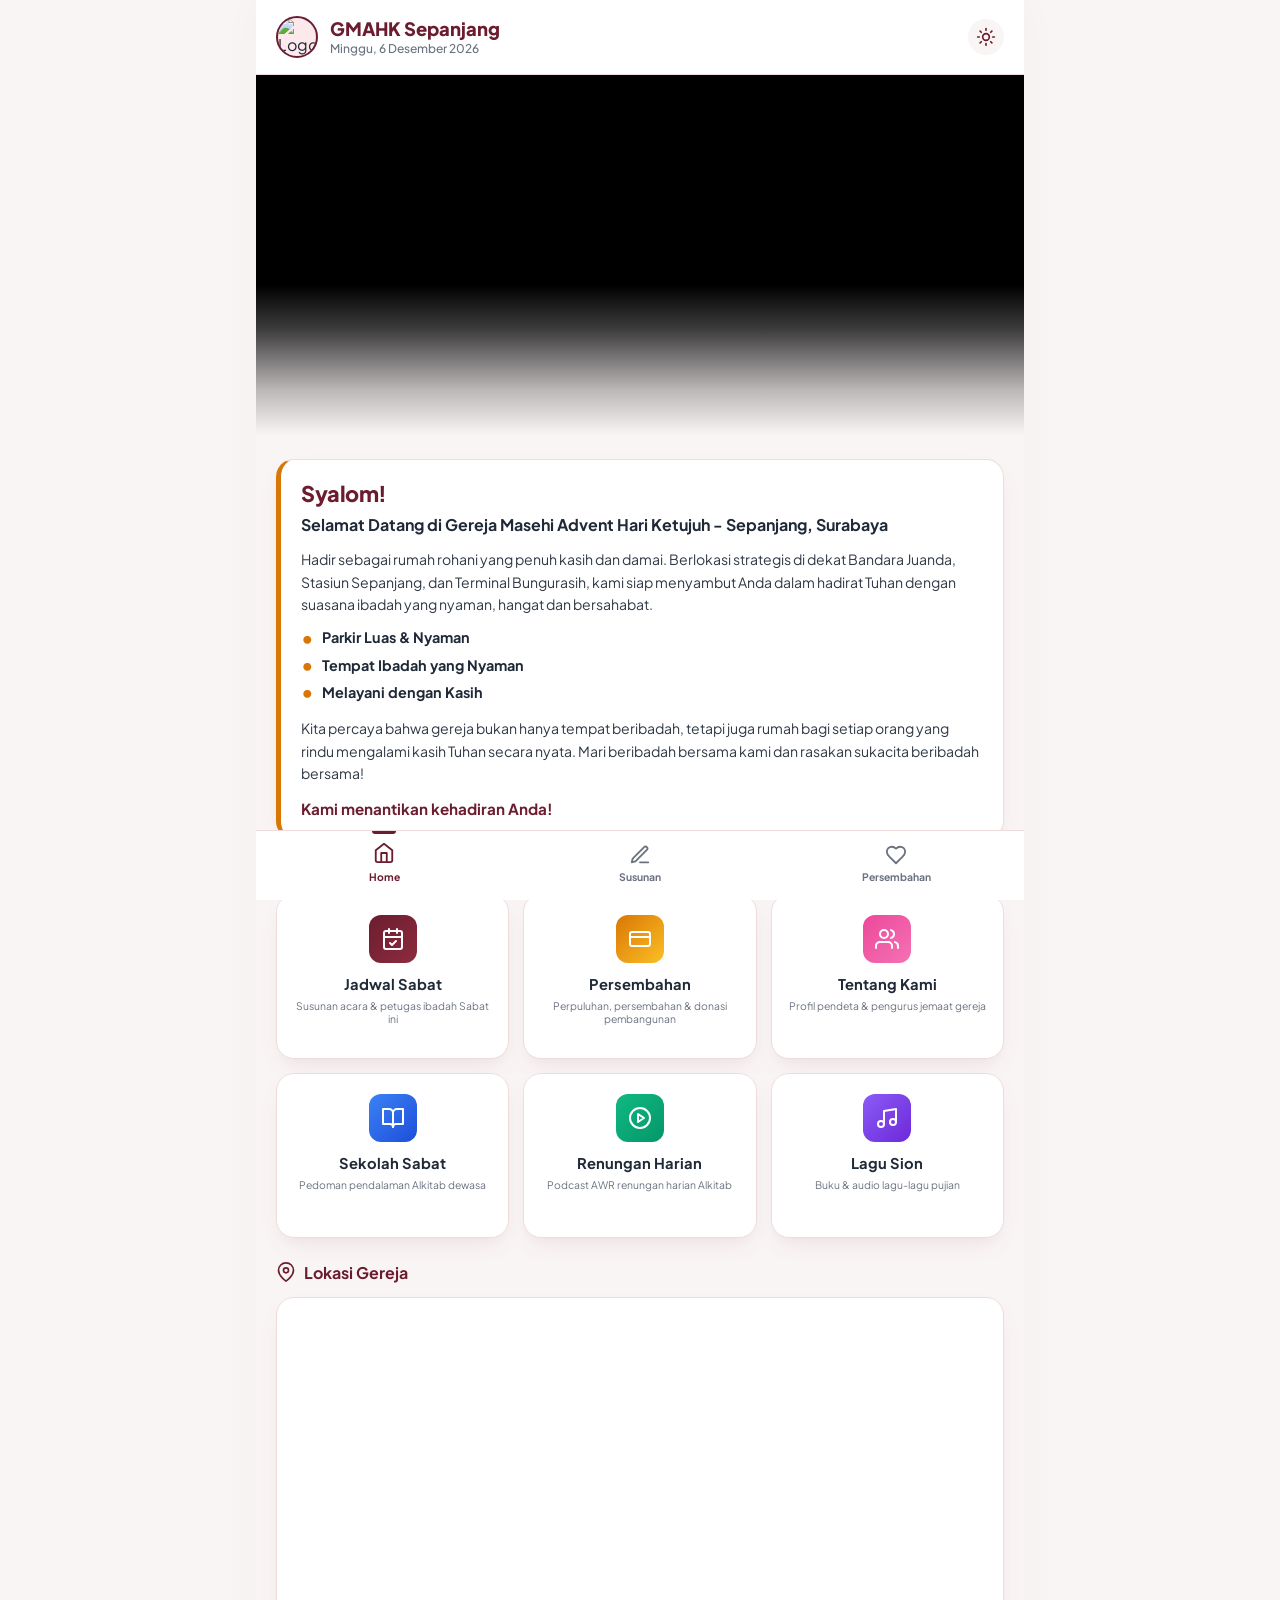
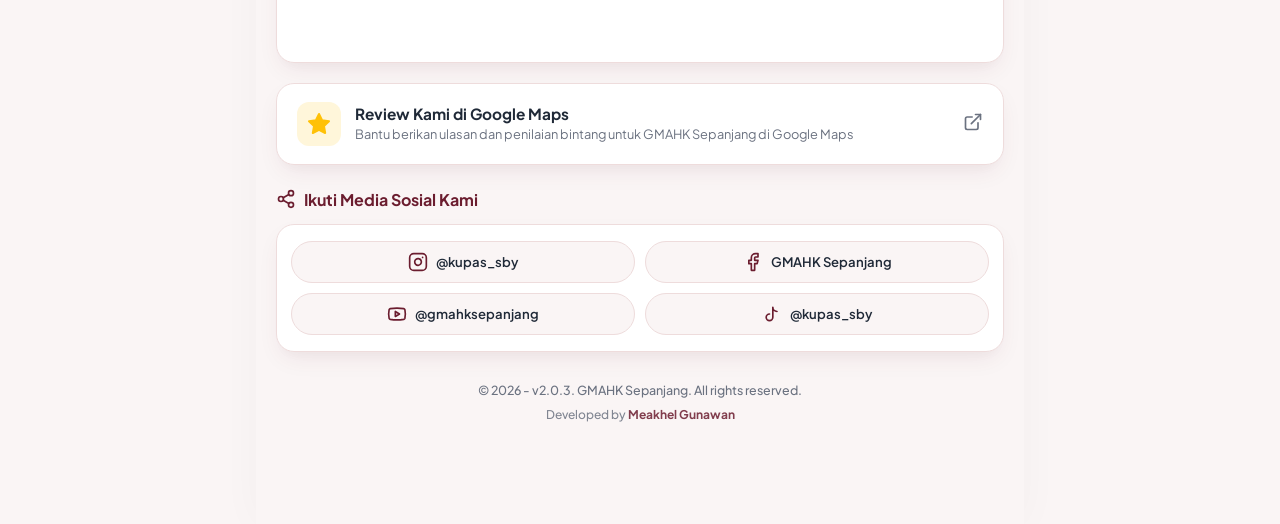
==== index.html @ 657e4d8d "feat: update Zoom meeting details, implement responsive hero slider, and add coming soon status for " ====
<!DOCTYPE html>
<html lang="id">

<head>
    <meta charset="UTF-8">
    <meta name="viewport" content="width=device-width, initial-scale=1.0">
    <title>GMAHK Sepanjang App</title>
    <!-- Favicon / Ikon Website -->
    <link rel="icon" type="image/png" href="icon.png">

    <!-- Google Fonts -->
    <link rel="preconnect" href="https://fonts.googleapis.com">
    <link rel="preconnect" href="https://fonts.gstatic.com" crossorigin>
    <link href="https://fonts.googleapis.com/css2?family=Plus+Jakarta+Sans:wght@400;500;600;700;800&display=swap"
        rel="stylesheet">

    <!-- SweetAlert2 for Toast & Modals -->
    <script src="https://cdn.jsdelivr.net/npm/sweetalert2@11"></script>

    <!-- Stylesheet -->
    <link rel="stylesheet" href="style.css">
</head>

<body class="light-theme">
    <div class="app-container">

        <!-- HEADER -->
        <header class="app-header">
            <div class="header-logo-section">
                <div class="logo-circle">
                    <img src="icon.png" alt="Logo GMAHK" class="app-logo">
                </div>
                <div>
                    <h1>GMAHK Sepanjang</h1>
                    <p class="current-date" id="currentDateText">Sabat, 18 Juli 2026</p>
                </div>
            </div>
            <div class="header-actions">
                <button class="action-btn theme-toggle-btn" id="themeToggleBtn" onclick="toggleTheme()"
                    title="Ubah Tema">
                    <!-- Icon Sun (shown in light mode to switch to dark) -->
                    <svg class="sun-icon" xmlns="http://www.w3.org/2000/svg" width="20" height="20" viewBox="0 0 24 24"
                        fill="none" stroke="currentColor" stroke-width="2" stroke-linecap="round"
                        stroke-linejoin="round">
                        <circle cx="12" cy="12" r="4" />
                        <path d="M12 2v2" />
                        <path d="M12 20v2" />
                        <path d="m4.93 4.93 1.41 1.41" />
                        <path d="m17.66 17.66 1.41 1.41" />
                        <path d="M2 12h2" />
                        <path d="M20 12h2" />
                        <path d="m6.34 17.66-1.41 1.41" />
                        <path d="m19.07 4.93-1.41 1.41" />
                    </svg>
                    <!-- Icon Moon (shown in dark mode to switch to light) -->
                    <svg class="moon-icon" xmlns="http://www.w3.org/2000/svg" width="20" height="20" viewBox="0 0 24 24"
                        fill="none" stroke="currentColor" stroke-width="2" stroke-linecap="round"
                        stroke-linejoin="round">
                        <path d="M12 3a6 6 0 0 0 9 9 9 9 0 1 1-9-9Z" />
                    </svg>
                </button>
            </div>
        </header>

        <!-- MAIN CONTENT AREA -->
        <main class="main-content">

            <!-- ================= HOME TAB ================= -->
            <section id="tab-home" class="tab-pane active">
                <!-- Hero Google Slideshow (Clean Auto-Slide 3s & Gradient Bottom Fade) -->
                <div class="hero-slideshow-container">
                    <div class="hero-slideshow-iframe-wrapper">
                        <iframe id="heroSlideshowIframe" class="hero-slideshow-iframe"
                            src="https://docs.google.com/presentation/d/1YHwJryRsK3Zit8VUBBv2Rwn1OAdzSVZghIzhLAUXP0Q/embed?start=true&loop=true&delayms=3000&rm=minimal"
                            frameborder="0" allowfullscreen="true" mozallowfullscreen="true"
                            webkitallowfullscreen="true" title="Slideshow GMAHK Sepanjang">
                        </iframe>
                    </div>

                    <!-- Bottom Gradient Fade into --bg-app -->
                    <div class="hero-slideshow-fade"></div>
                </div>

                <!-- Greeting Card -->
                <div class="card greeting-card">
                    <div class="greeting-header">
                        <h3 class="greeting-title-main">Syalom!</h3>
                    </div>
                    <h4 class="greeting-subtitle">Selamat Datang di Gereja Masehi Advent Hari Ketujuh - Sepanjang,
                        Surabaya</h4>
                    <p class="greeting-desc">
                        Hadir sebagai rumah rohani yang penuh kasih dan damai. Berlokasi strategis di dekat Bandara
                        Juanda, Stasiun Sepanjang, dan Terminal Bungurasih, kami siap menyambut Anda dalam hadirat Tuhan
                        dengan suasana ibadah yang nyaman, hangat dan bersahabat.
                    </p>
                    <ul class="greeting-features">
                        <li><span class="bullet">•</span> <strong>Parkir Luas & Nyaman</strong></li>
                        <li><span class="bullet">•</span> <strong>Tempat Ibadah yang Nyaman</strong></li>
                        <li><span class="bullet">•</span> <strong>Melayani dengan Kasih</strong></li>
                    </ul>
                    <p class="greeting-desc">
                        Kita percaya bahwa gereja bukan hanya tempat beribadah, tetapi juga rumah bagi setiap orang yang
                        rindu mengalami kasih Tuhan secara nyata. Mari beribadah bersama kami dan rasakan sukacita
                        beribadah bersama!
                    </p>
                    <div class="greeting-footer">
                        <strong>Kami menantikan kehadiran Anda!</strong>
                    </div>
                </div>

                <!-- Quick Services Grid (6 Cards) -->
                <h4 class="section-title">Layanan & Informasi Cepat</h4>
                <div class="services-grid">
                    <div class="service-card" onclick="switchTab('susunan')">
                        <div class="service-icon maroon-bg">
                            <svg xmlns="http://www.w3.org/2000/svg" width="24" height="24" viewBox="0 0 24 24"
                                fill="none" stroke="currentColor" stroke-width="2" stroke-linecap="round"
                                stroke-linejoin="round">
                                <path d="M8 2v4" />
                                <path d="M16 2v4" />
                                <rect width="18" height="18" x="3" y="4" rx="2" />
                                <path d="M3 10h18" />
                                <path d="m9 16 2 2 4-4" />
                            </svg>
                        </div>
                        <h5>Jadwal Sabat</h5>
                        <p>Susunan acara & petugas ibadah Sabat ini</p>
                    </div>

                    <div class="service-card" onclick="switchTab('persembahan')">
                        <div class="service-icon gold-bg">
                            <svg xmlns="http://www.w3.org/2000/svg" width="24" height="24" viewBox="0 0 24 24"
                                fill="none" stroke="currentColor" stroke-width="2" stroke-linecap="round"
                                stroke-linejoin="round">
                                <rect width="20" height="14" x="2" y="5" rx="2" />
                                <line x1="2" x2="22" y1="10" y2="10" />
                            </svg>
                        </div>
                        <h5>Persembahan</h5>
                        <p>Perpuluhan, persembahan & donasi pembangunan</p>
                    </div>

                    <div class="service-card" onclick="switchTab('tentang')">
                        <div class="service-icon rose-bg">
                            <svg xmlns="http://www.w3.org/2000/svg" width="24" height="24" viewBox="0 0 24 24"
                                fill="none" stroke="currentColor" stroke-width="2" stroke-linecap="round"
                                stroke-linejoin="round">
                                <path d="M17 21v-2a4 4 0 0 0-4-4H5a4 4 0 0 0-4 4v2" />
                                <circle cx="9" cy="7" r="4" />
                                <path d="M23 21v-2a4 4 0 0 0-3-3.87" />
                                <path d="M16 3.13a4 4 0 0 1 0 7.75" />
                            </svg>
                        </div>
                        <h5>Tentang Kami</h5>
                        <p>Profil pendeta & pengurus jemaat gereja</p>
                    </div>

                    <div class="service-card"
                        onclick="window.open('https://sabbath-school.adventech.io/in/', '_blank')">
                        <div class="service-icon blue-bg">
                            <svg xmlns="http://www.w3.org/2000/svg" width="24" height="24" viewBox="0 0 24 24"
                                fill="none" stroke="currentColor" stroke-width="2" stroke-linecap="round"
                                stroke-linejoin="round">
                                <path d="M2 3h6a4 4 0 0 1 4 4v14a3 3 0 0 0-3-3H2z" />
                                <path d="M22 3h-6a4 4 0 0 0-4 4v14a3 3 0 0 1 3-3h7z" />
                            </svg>
                        </div>
                        <h5>Sekolah Sabat</h5>
                        <p>Pedoman pendalaman Alkitab dewasa</p>
                    </div>

                    <div class="service-card"
                        onclick="window.open('https://open.spotify.com/show/196nKOCMlvczUHFnglak1n?si=116d5b6b32c41fa', '_blank')">
                        <div class="service-icon green-bg">
                            <svg xmlns="http://www.w3.org/2000/svg" width="24" height="24" viewBox="0 0 24 24"
                                fill="none" stroke="currentColor" stroke-width="2" stroke-linecap="round"
                                stroke-linejoin="round">
                                <circle cx="12" cy="12" r="10" />
                                <polygon points="10 8 16 12 10 16 10 8" />
                            </svg>
                        </div>
                        <h5>Renungan Harian</h5>
                        <p>Podcast AWR renungan harian Alkitab</p>
                    </div>

                    <div class="service-card" onclick="window.open('https://play.lagusion.org/', '_blank')">
                        <div class="service-icon purple-bg">
                            <svg xmlns="http://www.w3.org/2000/svg" width="24" height="24" viewBox="0 0 24 24"
                                fill="none" stroke="currentColor" stroke-width="2" stroke-linecap="round"
                                stroke-linejoin="round">
                                <path d="M9 18V5l12-2v13" />
                                <circle cx="6" cy="18" r="3" />
                                <circle cx="18" cy="16" r="3" />
                            </svg>
                        </div>
                        <h5>Lagu Sion</h5>
                        <p>Buku & audio lagu-lagu pujian</p>
                    </div>
                </div>

                <!-- Location Section (Full 100% Width) -->
                <h4 class="section-title">
                    <svg xmlns="http://www.w3.org/2000/svg" width="20" height="20" viewBox="0 0 24 24" fill="none"
                        stroke="currentColor" stroke-width="2" stroke-linecap="round" stroke-linejoin="round">
                        <path d="M21 10c0 7-9 13-9 13s-9-6-9-13a9 9 0 0 1 18 0z" />
                        <circle cx="12" cy="10" r="3" />
                    </svg>
                    Lokasi Gereja
                </h4>
                <div class="card location-card-full">
                    <div class="map-embed-wrapper">
                        <iframe
                            src="https://www.google.com/maps/embed?pb=!1m18!1m12!1m3!1d3957.3409156488!2d112.6976491!3d-7.3391087!2m3!1f0!2f0!3f0!3m2!1i1024!2i768!4f13.1!3m3!1m2!1s0x2dd7fdec438f2ddb%3A0xa82b5101a9f95ebe!2sGereja%20Masehi%20Advent%20Hari%20Ketujuh%20(GMAHK)%20Sepanjang!5e0!3m2!1sid!2sid!4v1700000000000!5m2!1sid!2sid"
                            width="100%" height="320" style="border:0;" allowfullscreen="" loading="lazy"
                            referrerpolicy="no-referrer-when-downgrade" title="Peta Lokasi GMAHK Sepanjang">
                        </iframe>
                    </div>
                </div>

                <!-- Google Maps Review Card (Fully Clickable Card) -->
                <div class="service-card google-review-card-full"
                    onclick="window.open('https://www.google.com/maps/place/Gereja+Masehi+Advent+Hari+Ketujuh+(GMAHK)+Sepanjang/@-7.3391087,112.6976491,2265m/data=!3m1!1e3!4m6!3m5!1s0x2dd7fdec438f2ddb:0xa82b5101a9f95ebe!8m2!3d-7.3391087!4d112.6976491!16s%2Fg%2F11vdh0dg9_?entry=ttu&g_ep=EgoyMDI2MDcyVi4wIKXMDSoASAFQAw%3D%3D', '_blank')">
                    <div class="review-card-content">
                        <div class="review-card-left">
                            <div class="review-icon-badge">
                                <svg xmlns="http://www.w3.org/2000/svg" width="24" height="24" viewBox="0 0 24 24"
                                    fill="#FFC107" stroke="#FFC107" stroke-width="2" stroke-linecap="round"
                                    stroke-linejoin="round">
                                    <polygon
                                        points="12 2 15.09 8.26 22 9.27 17 14.14 18.18 21.02 12 17.77 5.82 21.02 7 14.14 2 9.27 8.91 8.26 12 2" />
                                </svg>
                            </div>
                            <div>
                                <h5>Review Kami di Google Maps</h5>
                                <p>Bantu berikan ulasan dan penilaian bintang untuk GMAHK Sepanjang di Google Maps</p>
                            </div>
                        </div>
                        <div class="review-external-icon">
                            <svg xmlns="http://www.w3.org/2000/svg" width="20" height="20" viewBox="0 0 24 24"
                                fill="none" stroke="currentColor" stroke-width="2" stroke-linecap="round"
                                stroke-linejoin="round">
                                <path d="M18 13v6a2 2 0 0 1-2 2H5a2 2 0 0 1-2-2V8a2 2 0 0 1 2-2h6" />
                                <polyline points="15 3 21 3 21 9" />
                                <line x1="10" y1="14" x2="21" y2="3" />
                            </svg>
                        </div>
                    </div>
                </div>

                <!-- Horizontal Social Media Footer Bar -->
                <h4 class="section-title">
                    <svg xmlns="http://www.w3.org/2000/svg" width="20" height="20" viewBox="0 0 24 24" fill="none"
                        stroke="currentColor" stroke-width="2" stroke-linecap="round" stroke-linejoin="round">
                        <circle cx="18" cy="5" r="3" />
                        <circle cx="6" cy="12" r="3" />
                        <circle cx="18" cy="19" r="3" />
                        <line x1="8.59" y1="13.51" x2="15.42" y2="17.49" />
                        <line x1="15.41" y1="6.51" x2="8.59" y2="10.49" />
                    </svg>
                    Ikuti Media Sosial Kami
                </h4>
                <div class="social-horizontal-bar">
                    <a href="https://www.instagram.com/kupas_sby" target="_blank" rel="noopener" class="social-h-item">
                        <svg xmlns="http://www.w3.org/2000/svg" width="20" height="20" viewBox="0 0 24 24" fill="none"
                            stroke="currentColor" stroke-width="2" stroke-linecap="round" stroke-linejoin="round">
                            <rect width="20" height="20" x="2" y="2" rx="5" ry="5" />
                            <path d="M16 11.37A4 4 0 1 1 12.63 8 4 4 0 0 1 16 11.37z" />
                            <line x1="17.5" x2="17.51" y1="6.5" y2="6.5" />
                        </svg>
                        <span>@kupas_sby</span>
                    </a>

                    <a href="https://www.facebook.com/profile.php?id=61559546713681" target="_blank" rel="noopener"
                        class="social-h-item">
                        <svg xmlns="http://www.w3.org/2000/svg" width="20" height="20" viewBox="0 0 24 24" fill="none"
                            stroke="currentColor" stroke-width="2" stroke-linecap="round" stroke-linejoin="round">
                            <path d="M18 2h-3a5 5 0 0 0-5 5v3H7v4h3v8h4v-8h3l1-4h-4V7a1 1 0 0 1 1-1h3z" />
                        </svg>
                        <span>GMAHK Sepanjang</span>
                    </a>

                    <a href="https://www.youtube.com/@gmahksepanjang" target="_blank" rel="noopener"
                        class="social-h-item">
                        <svg xmlns="http://www.w3.org/2000/svg" width="20" height="20" viewBox="0 0 24 24" fill="none"
                            stroke="currentColor" stroke-width="2" stroke-linecap="round" stroke-linejoin="round">
                            <path
                                d="M2.5 17a24.12 24.12 0 0 1 0-10 2 2 0 0 1 1.4-1.4 49.56 49.56 0 0 1 16.2 0A2 2 0 0 1 21.5 7a24.12 24.12 0 0 1 0 10 2 2 0 0 1-1.4 1.4 49.56 49.56 0 0 1-16.2 0A2 2 0 0 1 2.5 17" />
                            <polygon points="10 15 15 12 10 9 10 15" />
                        </svg>
                        <span>@gmahksepanjang</span>
                    </a>

                    <a href="https://www.tiktok.com/@kupas_sby" target="_blank" rel="noopener" class="social-h-item">
                        <svg xmlns="http://www.w3.org/2000/svg" width="20" height="20" viewBox="0 0 24 24" fill="none"
                            stroke="currentColor" stroke-width="2" stroke-linecap="round" stroke-linejoin="round">
                            <path d="M9 12a4 4 0 1 0 4 4V4a5 5 0 0 0 5 5" />
                        </svg>
                        <span>@kupas_sby</span>
                    </a>
                </div>

                <!-- FOOTER -->
                <footer class="app-footer">
                    <p>&copy; 2026 - v2.0.3. GMAHK Sepanjang. All rights reserved.</p>
                    <p class="developer-credit">Developed by <span>Meakhel Gunawan</span></p>
                </footer>
            </section>

            <!-- ================= SUSUNAN IBADAH TAB ================= -->
            <section id="tab-susunan" class="tab-pane">
                <div class="susunan-header">
                    <div class="susunan-header-title">
                        <h2>Susunan Ibadah Sabat</h2>
                        <p>Jadwal dan Pelayan Ibadah Jemaat GMAHK Sepanjang</p>
                    </div>
                    <button class="btn btn-secondary-outline admin-header-btn" id="adminLoginBtn"
                        onclick="openLoginModal()" title="Login Admin Supabase">
                        <svg xmlns="http://www.w3.org/2000/svg" width="16" height="16" viewBox="0 0 24 24" fill="none"
                            stroke="currentColor" stroke-width="2" stroke-linecap="round" stroke-linejoin="round">
                            <rect width="18" height="11" x="3" y="11" rx="2" ry="2" />
                            <path d="M7 11V7a5 5 0 0 1 10 0v4" />
                        </svg>
                        <span>Admin</span>
                    </button>
                </div>

                <!-- Sekilas Jam Ibadah Card -->
                <div class="card schedule-summary-card">
                    <div class="schedule-summary-header">
                        <div class="schedule-icon-badge">
                            <svg xmlns="http://www.w3.org/2000/svg" width="20" height="20" viewBox="0 0 24 24"
                                fill="none" stroke="currentColor" stroke-width="2" stroke-linecap="round"
                                stroke-linejoin="round">
                                <circle cx="12" cy="12" r="10" />
                                <polyline points="12 6 12 12 16 14" />
                            </svg>
                        </div>
                        <h3>Jam Ibadah</h3>
                    </div>

                    <div class="schedule-summary-grid">
                        <!-- Rabu -->
                        <div class="schedule-day-group">
                            <div class="day-badge wednesday">Setiap Rabu</div>
                            <ul class="schedule-time-list">
                                <li style="border-bottom: none; padding-bottom: 0;">
                                    <span class="time-range">19.00 - 20.00 WIB</span>
                                    <span class="service-name">Ibadah Permintaan Doa</span>
                                </li>
                            </ul>
                            
                            <!-- Zoom Details Box -->
                            <div class="zoom-details-box" style="margin-top: 12px; padding: 12px; background-color: var(--bg-card); border: 1px solid var(--border-color); border-radius: 8px; display: flex; flex-direction: column; gap: 6px; box-shadow: inset 0 1px 2px rgba(0,0,0,0.05);">
                                <div style="display: flex; align-items: center; gap: 6px; margin-bottom: 2px;">
                                    <!-- SVG Zoom Icon -->
                                    <svg viewBox="0 0 24 24" width="18" height="18" fill="#2D8CFF" style="flex-shrink: 0;">
                                        <path d="M4.585 5.907a3.003 3.003 0 012.83-2.065h9.17a3.003 3.003 0 013 3v9.172a3.003 3.003 0 01-3 3h-9.17a3.003 3.003 0 01-3-3V5.907zM18 9.756l3.413-2.56a.998.998 0 01-1.587.8v7.973a.998.998 0 01-1.587.8L18 14.215V9.756z"/>
                                    </svg>
                                    <span style="font-weight: 700; font-size: 0.82rem; color: var(--text-main);">Zoom Meeting</span>
                                </div>
                                <div style="font-size: 0.78rem; color: var(--text-muted); display: flex; flex-direction: column; gap: 4px; padding-left: 2px; line-height: 1.4;">
                                    <div style="display: flex; justify-content: space-between; border-bottom: 1px dashed var(--border-color); padding-bottom: 4px;">
                                        <strong>Meeting ID:</strong> 
                                        <span style="font-family: monospace; color: var(--text-main); font-weight: 600;">821 0118 7786</span>
                                    </div>
                                    <div style="display: flex; justify-content: space-between; padding-top: 2px;">
                                        <strong>Passcode:</strong> 
                                        <span style="font-family: monospace; color: var(--text-main); font-weight: 600;">sepanjang</span>
                                    </div>
                                </div>
                                
                                <!-- Join Button -->
                                <a href="https://us06web.zoom.us/j/82101187786?pwd=dJOh8nzgiWRMFTkMvxByhbSrbnMtiH.1" target="_blank" class="btn btn-primary" style="margin-top: 6px; display: inline-flex; align-items: center; justify-content: center; gap: 8px; padding: 10px 12px; font-size: 0.8rem; text-decoration: none; border-radius: 8px; background-color: #2D8CFF; border-color: #2D8CFF; color: white; font-weight: 700; transition: background-color 0.2s, transform 0.1s; height: auto; box-shadow: 0 2px 4px rgba(45, 140, 255, 0.25);" onmouseover="this.style.backgroundColor='#1a7be6'" onmouseout="this.style.backgroundColor='#2D8CFF'">
                                    <svg xmlns="http://www.w3.org/2000/svg" width="14" height="14" viewBox="0 0 24 24" fill="none" stroke="currentColor" stroke-width="2.5" stroke-linecap="round" stroke-linejoin="round">
                                        <path d="M18 13v6a2 2 0 0 1-2 2H5a2 2 0 0 1-2-2V8a2 2 0 0 1 2-2h6"/>
                                        <polyline points="15 3 21 3 21 9"/>
                                        <line x1="10" y1="14" x2="21" y2="3"/>
                                    </svg>
                                    <span>Gabung Zoom</span>
                                </a>
                            </div>
                        </div>

                        <!-- Sabtu -->
                        <div class="schedule-day-group">
                            <div class="day-badge saturday">Setiap Sabtu</div>
                            <ul class="schedule-time-list">
                                <li>
                                    <span class="time-range">09.00 - 10.30 WIB</span>
                                    <span class="service-name">Ibadah Sekolah Sabat</span>
                                </li>
                                <li>
                                    <span class="time-range">10.30 - 12.00 WIB</span>
                                    <span class="service-name">Ibadah Khotbah</span>
                                </li>
                                <li>
                                    <span class="time-range">13.00 - 14.00 WIB</span>
                                    <span class="service-name">Pendalaman Alkitab</span>
                                </li>
                                <li>
                                    <span class="time-range">14.00 - 16.00 WIB</span>
                                    <span class="service-name">Ibadah Pemuda</span>
                                </li>
                            </ul>
                        </div>
                    </div>
                </div>

                <!-- Sub-tab Switcher (Segment Control) -->
                <div class="sub-tab-switcher">
                    <button class="sub-tab-btn active" id="sub-tab-btn-acara" onclick="switchSubTab('acara')">
                        <svg xmlns="http://www.w3.org/2000/svg" width="16" height="16" viewBox="0 0 24 24" fill="none"
                            stroke="currentColor" stroke-width="2" stroke-linecap="round" stroke-linejoin="round">
                            <line x1="8" x2="21" y1="6" y2="6" />
                            <line x1="8" x2="21" y1="12" y2="12" />
                            <line x1="8" x2="21" y1="18" y2="18" />
                            <line x1="3" x2="3.01" y1="6" y2="6" />
                            <line x1="3" x2="3.01" y1="12" y2="12" />
                            <line x1="3" x2="3.01" y1="18" y2="18" />
                        </svg>
                        Susunan Acara
                    </button>
                    <button class="sub-tab-btn" id="sub-tab-btn-petugas" onclick="switchSubTab('petugas')">
                        <svg xmlns="http://www.w3.org/2000/svg" width="16" height="16" viewBox="0 0 24 24" fill="none"
                            stroke="currentColor" stroke-width="2" stroke-linecap="round" stroke-linejoin="round">
                            <path d="M16 21v-2a4 4 0 0 0-4-4H6a4 4 0 0 0-4 4v2" />
                            <circle cx="9" cy="7" r="4" />
                            <path d="M22 21v-2a4 4 0 0 0-3-3.87" />
                            <path d="M16 3.13a4 4 0 0 1 0 7.75" />
                        </svg>
                        Jadwal Petugas
                    </button>
                </div>

                <!-- SUB-TAB CONTENT 1: SUSUNAN ACARA -->
                <div id="sub-tab-content-acara" class="sub-tab-pane active">
                    <!-- Program Type Switcher untuk Acara -->
                    <div class="program-switcher">
                        <button class="switcher-btn active" id="program-acara-btn-sabat"
                            onclick="filterProgramAcara('sabat')">Sabat Raya</button>
                        <button class="switcher-btn" id="program-acara-btn-pa" onclick="filterProgramAcara('pa')">Pemuda
                            Advent</button>
                        <button class="switcher-btn" id="program-acara-btn-rabu"
                            onclick="filterProgramAcara('rabu')">Rabu Malam</button>
                    </div>

                    <!-- Main Schedule Card (Static, NO Date Arrows) -->
                    <div class="card schedule-main-card">
                        <div class="schedule-card-header">
                            <div class="header-date-info">
                                <div class="date-badge">
                                    <span class="day" id="acaraDayText">18</span>
                                    <span class="month" id="acaraMonthText">Jul</span>
                                </div>
                                <div class="schedule-title-section">
                                    <h4 id="acaraTitleText">Ibadah Sabat Raya</h4>
                                    <p class="schedule-subtitle" id="acaraSubtitleText">Sabat, 18 Juli 2026</p>
                                </div>
                            </div>
                            <div class="header-actions-group">
                                <button class="btn btn-danger header-action-btn" id="btn-reset-edit"
                                    onclick="resetEditSementara()" title="Reset Data" style="display: none;">
                                    <svg xmlns="http://www.w3.org/2000/svg" width="15" height="15" viewBox="0 0 24 24"
                                        fill="none" stroke="currentColor" stroke-width="2" stroke-linecap="round"
                                        stroke-linejoin="round">
                                        <path d="M3 12a9 9 0 1 0 9-9 9.75 9.75 0 0 0-6.74 2.74L3 8" />
                                        <path d="M3 3v5h5" />
                                    </svg>
                                    <span>Reset Data</span>
                                </button>
                                <button class="btn btn-secondary header-action-btn" id="btn-toggle-edit"
                                    onclick="toggleEditSementara()" title="Edit Sementara">
                                    <svg xmlns="http://www.w3.org/2000/svg" width="15" height="15" viewBox="0 0 24 24"
                                        fill="none" stroke="currentColor" stroke-width="2" stroke-linecap="round"
                                        stroke-linejoin="round">
                                        <path d="M17 3a2.85 2.83 0 1 1 4 4L7.5 20.5 2 22l1.5-5.5Z" />
                                        <path d="m15 5 4 4" />
                                    </svg>
                                    <span>Edit Sementara</span>
                                </button>
                                <button class="btn btn-primary header-action-btn copy-wa-header-btn"
                                    onclick="copyScheduleText()" title="Salin Format WA">
                                    <svg xmlns="http://www.w3.org/2000/svg" width="15" height="15" viewBox="0 0 24 24"
                                        fill="none" stroke="currentColor" stroke-width="2" stroke-linecap="round"
                                        stroke-linejoin="round">
                                        <rect width="14" height="14" x="8" y="8" rx="2" ry="2" />
                                        <path d="M4 16c-1.1 0-2-.9-2-2V4c0-1.1.9-2 2-2h10c1.1 0 2 .9 2 2" />
                                    </svg>
                                    <span>Salin Format WA</span>
                                </button>
                            </div>
                        </div>

                        <div class="schedule-timeline" id="acaraTimelineContainer">
                            <!-- Timeline loaded dynamically by JS -->
                        </div>
                    </div>

                    <!-- Quick info card -->
                    <div class="info-alert-card">
                        <svg xmlns="http://www.w3.org/2000/svg" width="20" height="20" viewBox="0 0 24 24" fill="none"
                            stroke="currentColor" stroke-width="2" stroke-linecap="round" stroke-linejoin="round">
                            <circle cx="12" cy="12" r="10" />
                            <line x1="12" x2="12" y1="16" y2="12" />
                            <line x1="12" x2="12.01" y1="8" y2="8" />
                        </svg>
                        <p>Petugas ibadah diharapkan datang 15 menit sebelum acara dimulai untuk berdoa bersama di
                            konsistori.</p>
                    </div>
                </div>

                <!-- SUB-TAB CONTENT 2: JADWAL PETUGAS -->
                <div id="sub-tab-content-petugas" class="sub-tab-pane">
                    <!-- Google Drive Link Card -->
                    <div class="card drive-banner-card">
                        <div class="drive-banner-icon">
                            <svg xmlns="http://www.w3.org/2000/svg" width="28" height="28" viewBox="0 0 24 24"
                                fill="none" stroke="currentColor" stroke-width="2" stroke-linecap="round"
                                stroke-linejoin="round">
                                <path d="M14.5 2H6a2 2 0 0 0-2 2v16a2 2 0 0 0 2 2h12a2 2 0 0 0 2-2V7.5L14.5 2z" />
                                <polyline points="14 2 14 8 20 8" />
                            </svg>
                        </div>
                        <div class="drive-banner-content">
                            <h5>Jadwal Lengkap</h5>
                            <p>Unduh PDF jadwal pelayanan bulanan / triwulan di Google Drive.</p>
                        </div>
                        <a href="https://drive.google.com" target="_blank" class="btn btn-primary btn-sm drive-btn">
                            Buka Drive
                        </a>
                    </div>

                    <!-- Program Type Switcher untuk Roster -->
                    <div class="program-switcher">
                        <button class="switcher-btn active" id="program-petugas-btn-sabat"
                            onclick="filterProgramPetugas('sabat')">Sabat Raya</button>
                        <button class="switcher-btn" id="program-petugas-btn-pa"
                            onclick="filterProgramPetugas('pa')">Pemuda Advent</button>
                        <button class="switcher-btn" id="program-petugas-btn-rabu"
                            onclick="filterProgramPetugas('rabu')">Rabu Malam</button>
                    </div>

                    <!-- Date Navigator (FOR ROSTER ONLY) -->
                    <div class="date-navigator-container">
                        <button class="nav-arrow-btn" onclick="navigateRosterDate('prev')" title="Sebelumnya">
                            <svg xmlns="http://www.w3.org/2000/svg" width="20" height="20" viewBox="0 0 24 24"
                                fill="none" stroke="currentColor" stroke-width="2" stroke-linecap="round"
                                stroke-linejoin="round">
                                <polyline points="15 18 9 12 15 6" />
                            </svg>
                        </button>

                        <div class="navigator-date-info">
                            <h4 id="rosterDateTitle">Sabtu, 18 Juli 2026</h4>
                            <span class="badge-accent" id="rosterProgramTag">IBADAH SABAT RAYA</span>
                        </div>

                        <button class="nav-arrow-btn" onclick="navigateRosterDate('next')" title="Berikutnya">
                            <svg xmlns="http://www.w3.org/2000/svg" width="20" height="20" viewBox="0 0 24 24"
                                fill="none" stroke="currentColor" stroke-width="2" stroke-linecap="round"
                                stroke-linejoin="round">
                                <polyline points="9 18 15 12 9 6" />
                            </svg>
                        </button>
                    </div>

                    <!-- Roster Dynamic Content Card -->
                    <div class="card roster-card" id="rosterDetailsContainer">
                        <!-- Loaded dynamically by JS -->
                    </div>

                    <!-- Action for sharing current duty list -->
                    <div class="roster-share-section">
                        <button class="btn btn-primary" onclick="copyCurrentRosterWA()" style="width: 100%;">
                            <svg xmlns="http://www.w3.org/2000/svg" width="16" height="16" viewBox="0 0 24 24"
                                fill="none" stroke="currentColor" stroke-width="2" stroke-linecap="round"
                                stroke-linejoin="round">
                                <path d="M4 12v8a2 2 0 0 0 2 2h12a2 2 0 0 0 2-2v-8" />
                                <polyline points="16 6 12 2 8 6" />
                                <line x1="12" x2="12" y1="2" y2="15" />
                            </svg>
                            Bagikan Pengumuman Petugas (WA)
                        </button>
                    </div>
                </div>
            </section>

            <!-- ================= PERSEMBAHAN TAB ================= -->
            <section id="tab-persembahan" class="tab-pane">
                <!-- Fitur Segera Hadir (Coming Soon) Card -->
                <div class="card coming-soon-card" style="text-align: center; padding: 48px 24px; display: flex; flex-direction: column; align-items: center; justify-content: center; gap: 20px; min-height: 380px; margin-top: 10px;">
                    <div class="coming-soon-icon-wrapper" style="width: 72px; height: 72px; border-radius: 50%; background: linear-gradient(135deg, var(--primary-color) 0%, var(--primary-light) 100%); color: white; display: flex; align-items: center; justify-content: center; box-shadow: 0 4px 12px rgba(74, 18, 30, 0.2); animation: pulse 2.5s infinite ease-in-out;">
                        <svg xmlns="http://www.w3.org/2000/svg" width="32" height="32" viewBox="0 0 24 24" fill="none" stroke="currentColor" stroke-width="2.5" stroke-linecap="round" stroke-linejoin="round">
                            <circle cx="12" cy="12" r="10"/>
                            <polyline points="12 6 12 12 16 14"/>
                        </svg>
                    </div>
                    <div style="max-width: 420px; display: flex; flex-direction: column; gap: 8px;">
                        <h2 style="font-size: 1.65rem; font-weight: 800; color: var(--primary-color); margin: 0; letter-spacing: -0.02em;">Segera Hadir!</h2>
                        <p style="font-size: 0.95rem; font-weight: 700; color: var(--text-main); margin: 0;">Fitur Persembahan & Perpuluhan online sedang dipersiapkan.</p>
                        <p style="font-size: 0.85rem; color: var(--text-muted); line-height: 1.5; margin: 4px 0 0 0;">Halaman ini sedang dalam pengembangan untuk mempermudah Anda memberikan persembahan secara digital yang aman, praktis, dan transparan.</p>
                    </div>
                    <button class="btn btn-primary" onclick="switchTab('home')" style="margin-top: 10px; display: inline-flex; align-items: center; gap: 8px; padding: 10px 20px; border-radius: 8px; font-weight: 700; font-size: 0.88rem;">
                        <svg xmlns="http://www.w3.org/2000/svg" width="16" height="16" viewBox="0 0 24 24" fill="none" stroke="currentColor" stroke-width="2" stroke-linecap="round" stroke-linejoin="round">
                            <line x1="19" y1="12" x2="5" y2="12"/>
                            <polyline points="12 19 5 12 12 5"/>
                        </svg>
                        <span>Kembali ke Home</span>
                    </button>
                </div>

                <!-- BACKUP ORIGINAL CONTENT (COMMENTED OUT)
                <div class="persembahan-header">
                    <h2>Persembahan & Perpuluhan</h2>
                    <p>Saluran berkat bagi pekerjaan Tuhan di Jemaat Sepanjang</p>
                </div>

                <div class="donation-grid">

                    <div class="card qris-card">
                        <h4>Pindai QRIS Resmi</h4>
                        <p class="qris-subtitle">GMAHK Jemaat Sepanjang</p>

                        <div class="qris-image-container">
                            <div class="qris-mockup">
                                <div class="qris-corner top-left"></div>
                                <div class="qris-corner top-right"></div>
                                <div class="qris-corner bottom-left"></div>
                                <div class="qris-corner bottom-right"></div>
                                <div class="qris-logo-header">
                                    <span class="qris-brand">QRIS</span>
                                    <span class="gpn-brand">GPN</span>
                                </div>
                                <div class="qris-code-box">
                                    <svg viewBox="0 0 100 100" class="qris-svg">
                                        <rect x="10" y="10" width="25" height="25" fill="currentColor" />
                                        <rect x="15" y="15" width="15" height="15" fill="white" />
                                        <rect x="18" y="18" width="9" height="9" fill="currentColor" />

                                        <rect x="65" y="10" width="25" height="25" fill="currentColor" />
                                        <rect x="70" y="15" width="15" height="15" fill="white" />
                                        <rect x="73" y="18" width="9" height="9" fill="currentColor" />

                                        <rect x="10" y="65" width="25" height="25" fill="currentColor" />
                                        <rect x="15" y="70" width="15" height="15" fill="white" />
                                        <rect x="18" y="73" width="9" height="9" fill="currentColor" />

                                        <rect x="40" y="10" width="5" height="10" fill="currentColor" />
                                        <rect x="50" y="15" width="10" height="5" fill="currentColor" />
                                        <rect x="45" y="25" width="5" height="10" fill="currentColor" />
                                        <rect x="40" y="40" width="20" height="20" fill="currentColor" />
                                        <rect x="45" y="45" width="10" height="10" fill="white" />

                                        <rect x="10" y="45" width="10" height="5" fill="currentColor" />
                                        <rect x="25" y="40" width="5" height="15" fill="currentColor" />

                                        <rect x="70" y="45" width="15" height="5" fill="currentColor" />
                                        <rect x="65" y="55" width="5" height="10" fill="currentColor" />

                                        <rect x="45" y="65" width="15" height="5" fill="currentColor" />
                                        <rect x="40" y="75" width="5" height="15" fill="currentColor" />
                                        <rect x="50" y="80" width="15" height="5" fill="currentColor" />

                                        <rect x="70" y="70" width="20" height="20" fill="currentColor" />
                                        <rect x="75" y="75" width="10" height="10" fill="white" />
                                    </svg>
                                </div>
                                <p class="nmID">NMID: ID1020082729101</p>
                            </div>
                        </div>
                        <button class="btn btn-secondary-outline btn-sm" onclick="downloadQRIS()">
                            <svg xmlns="http://www.w3.org/2000/svg" width="14" height="14" viewBox="0 0 24 24"
                                fill="none" stroke="currentColor" stroke-width="2" stroke-linecap="round"
                                stroke-linejoin="round">
                                <path d="M21 15v4a2 2 0 0 1-2 2H5a2 2 0 0 1-2-2v-4" />
                                <polyline points="7 10 12 15 17 10" />
                                <line x1="12" x2="12" y1="15" y2="3" />
                            </svg>
                            Simpan QR Code
                        </button>
                    </div>

                    <div class="card bank-card">
                        <h4>Transfer Rekening Bank</h4>
                        <p class="bank-subtitle">Gereja Masehi Advent Hari Ketujuh Jemaat Sepanjang</p>

                        <div class="account-item">
                            <div class="account-details">
                                <span class="bank-name">BANK MANDIRI</span>
                                <span class="account-number" id="accNumber1">1410-0177-3800-4</span>
                                <span class="account-holder">GMAHK Jemaat Sepanjang</span>
                            </div>
                            <button class="copy-acc-btn" onclick="copyAccount('accNumber1', 'Mandiri')"
                                title="Salin No. Rekening">
                                <svg xmlns="http://www.w3.org/2000/svg" width="18" height="18" viewBox="0 0 24 24"
                                    fill="none" stroke="currentColor" stroke-width="2" stroke-linecap="round"
                                    stroke-linejoin="round">
                                    <rect width="14" height="14" x="8" y="8" rx="2" ry="2" />
                                    <path d="M4 16c-1.1 0-2-.9-2-2V4c0-1.1.9-2 2-2h10c1.1 0 2 .9 2 2" />
                                </svg>
                            </button>
                        </div>

                        <div class="account-item">
                            <div class="account-details">
                                <span class="bank-name">BANK BCA</span>
                                <span class="account-number" id="accNumber2">0183-4929-11</span>
                                <span class="account-holder">Bendahara Jemaat Sepanjang</span>
                            </div>
                            <button class="copy-acc-btn" onclick="copyAccount('accNumber2', 'BCA')"
                                title="Salin No. Rekening">
                                <svg xmlns="http://www.w3.org/2000/svg" width="18" height="18" viewBox="0 0 24 24"
                                    fill="none" stroke="currentColor" stroke-width="2" stroke-linecap="round"
                                    stroke-linejoin="round">
                                    <rect width="14" height="14" x="8" y="8" rx="2" ry="2" />
                                    <path d="M4 16c-1.1 0-2-.9-2-2V4c0-1.1.9-2 2-2h10c1.1 0 2 .9 2 2" />
                                </svg>
                            </button>
                        </div>

                        <div class="donation-instructions">
                            <h5>Konfirmasi Transfer:</h5>
                            <p>Kirimkan bukti transfer beserta rincian alokasi dana (Persepuluhan / Persembahan /
                                Pembangunan) ke Whatsapp Bendahara:</p>
                            <a href="https://wa.me/6281234567890" target="_blank" class="wa-confirm-btn">
                                <svg xmlns="http://www.w3.org/2000/svg" width="16" height="16" viewBox="0 0 24 24"
                                    fill="none" stroke="currentColor" stroke-width="2" stroke-linecap="round"
                                    stroke-linejoin="round">
                                    <path
                                        d="M22 16.92v3a2 2 0 0 1-2.18 2 19.79 19.79 0 0 1-8.63-3.07 19.5 19.5 0 0 1-6-6 19.79 19.79 0 0 1-3.07-8.67A2 2 0 0 1 4.11 2h3a2 2 0 0 1 2 1.72 12.84 12.84 0 0 0 .7 2.81 2 2 0 0 1-.45 2.11L8.09 9.91a16 16 0 0 0 6 6l1.27-1.27a2 2 0 0 1 2.11-.45 12.84 12.84 0 0 0 2.81.7A2 2 0 0 1 22 16.92z" />
                                </svg>
                                Hubungi Bendahara
                            </a>
                        </div>
                    </div>
                </div>
                -->
            </section>

            <!-- ================= TENTANG KAMI TAB ================= -->
            <section id="tab-tentang" class="tab-pane">
                <div class="about-header">
                    <button class="back-home-btn" onclick="switchTab('home')">
                        <svg xmlns="http://www.w3.org/2000/svg" width="16" height="16" viewBox="0 0 24 24" fill="none"
                            stroke="currentColor" stroke-width="2" stroke-linecap="round" stroke-linejoin="round">
                            <line x1="19" y1="12" x2="5" y2="12" />
                            <polyline points="12 19 5 12 12 5" />
                        </svg>
                        Kembali ke Home
                    </button>
                    <h2>Profil & Pengurus</h2>
                    <p>Pelayan dan Pejabat Jemaat GMAHK Sepanjang</p>
                </div>

                <!-- Pendeta Section -->
                <h4 class="section-title">
                    <svg xmlns="http://www.w3.org/2000/svg" width="20" height="20" viewBox="0 0 24 24" fill="none"
                        stroke="currentColor" stroke-width="2" stroke-linecap="round" stroke-linejoin="round">
                        <path d="M19 21v-2a4 4 0 0 0-4-4H9a4 4 0 0 0-4 4v2" />
                        <circle cx="12" cy="7" r="4" />
                    </svg>
                    Pendeta Jemaat
                </h4>
                <div class="officers-container">
                    <div class="card officer-card">
                        <div class="officer-avatar gradient-avatar-2">BL</div>
                        <div class="officer-info">
                            <h5>Pdt. Benny Lumbantobing</h5>
                            <p class="officer-role">Pendeta Jemaat</p>
                            <span class="officer-badge">Aktif</span>
                        </div>
                        <!-- EDIT_DI_SINI: Ganti nomor WA di href di bawah (gunakan kode negara tanpa +, misal: 6281234567890) -->
                        <a href="https://wa.me/6281234567890" target="_blank" class="officer-wa-btn"
                            title="Hubungi Pendeta via WhatsApp">
                            <svg xmlns="http://www.w3.org/2000/svg" width="20" height="20" viewBox="0 0 24 24"
                                fill="none" stroke="currentColor" stroke-width="2" stroke-linecap="round"
                                stroke-linejoin="round">
                                <path
                                    d="M22 16.92v3a2 2 0 0 1-2.18 2 19.79 19.79 0 0 1-8.63-3.07 19.5 19.5 0 0 1-6-6 19.79 19.79 0 0 1-3.07-8.67A2 2 0 0 1 4.11 2h3a2 2 0 0 1 2 1.72 12.84 12.84 0 0 0 .7 2.81 2 2 0 0 1-.45 2.11L8.09 9.91a16 16 0 0 0 6 6l1.27-1.27a2 2 0 0 1 2.11-.45 12.84 12.84 0 0 0 2.81.7A2 2 0 0 1 22 16.92z" />
                            </svg>
                        </a>
                    </div>
                </div>

                <!-- Officers Section (Hanya 4 orang) -->
                <h4 class="section-title">
                    <svg xmlns="http://www.w3.org/2000/svg" width="20" height="20" viewBox="0 0 24 24" fill="none"
                        stroke="currentColor" stroke-width="2" stroke-linecap="round" stroke-linejoin="round">
                        <path d="M16 21v-2a4 4 0 0 0-4-4H6a4 4 0 0 0-4 4v2" />
                        <circle cx="9" cy="7" r="4" />
                        <path d="M22 21v-2a4 4 0 0 0-3-3.87" />
                        <path d="M16 3.13a4 4 0 0 1 0 7.75" />
                    </svg>
                    Officers
                </h4>

                <div class="officers-grid-layout">
                    <!-- Officer 1 -->
                    <div class="card officer-card compact">
                        <div class="officer-avatar gradient-avatar-3">EF</div>
                        <div class="officer-info">
                            <!-- EDIT_DI_SINI: Ganti nama dan jabatan Officer 1 -->
                            <h5>Enas Febriyanto</h5>
                            <p class="officer-role">Ketua Jemaat</p>
                        </div>
                        <!-- EDIT_DI_SINI: Ganti nomor WA di href di bawah -->
                        <a href="https://wa.me/6281234567890" target="_blank" class="officer-wa-btn"
                            title="Hubungi via WhatsApp">
                            <svg xmlns="http://www.w3.org/2000/svg" width="18" height="18" viewBox="0 0 24 24"
                                fill="none" stroke="currentColor" stroke-width="2" stroke-linecap="round"
                                stroke-linejoin="round">
                                <path
                                    d="M22 16.92v3a2 2 0 0 1-2.18 2 19.79 19.79 0 0 1-8.63-3.07 19.5 19.5 0 0 1-6-6 19.79 19.79 0 0 1-3.07-8.67A2 2 0 0 1 4.11 2h3a2 2 0 0 1 2 1.72 12.84 12.84 0 0 0 .7 2.81 2 2 0 0 1-.45 2.11L8.09 9.91a16 16 0 0 0 6 6l1.27-1.27a2 2 0 0 1 2.11-.45 12.84 12.84 0 0 0 2.81.7A2 2 0 0 1 22 16.92z" />
                            </svg>
                        </a>
                    </div>

                    <!-- Officer 2 -->
                    <div class="card officer-card compact">
                        <div class="officer-avatar gradient-avatar-4">IH</div>
                        <div class="officer-info">
                            <!-- EDIT_DI_SINI: Ganti nama dan jabatan Officer 2 -->
                            <h5>Irfan Hanniffa</h5>
                            <p class="officer-role">Ketua Jemaat</p>
                        </div>
                        <!-- EDIT_DI_SINI: Ganti nomor WA di href di bawah -->
                        <a href="https://wa.me/6281234567890" target="_blank" class="officer-wa-btn"
                            title="Hubungi via WhatsApp">
                            <svg xmlns="http://www.w3.org/2000/svg" width="18" height="18" viewBox="0 0 24 24"
                                fill="none" stroke="currentColor" stroke-width="2" stroke-linecap="round"
                                stroke-linejoin="round">
                                <path
                                    d="M22 16.92v3a2 2 0 0 1-2.18 2 19.79 19.79 0 0 1-8.63-3.07 19.5 19.5 0 0 1-6-6 19.79 19.79 0 0 1-3.07-8.67A2 2 0 0 1 4.11 2h3a2 2 0 0 1 2 1.72 12.84 12.84 0 0 0 .7 2.81 2 2 0 0 1-.45 2.11L8.09 9.91a16 16 0 0 0 6 6l1.27-1.27a2 2 0 0 1 2.11-.45 12.84 12.84 0 0 0 2.81.7A2 2 0 0 1 22 16.92z" />
                            </svg>
                        </a>
                    </div>

                    <!-- Officer 3 -->
                    <div class="card officer-card compact">
                        <div class="officer-avatar gradient-avatar-5">AT</div>
                        <div class="officer-info">
                            <!-- EDIT_DI_SINI: Ganti nama dan jabatan Officer 3 -->
                            <h5>Agus Tinus</h5>
                            <p class="officer-role">Sekretaris Jemaat</p>
                        </div>
                        <!-- EDIT_DI_SINI: Ganti nomor WA di href di bawah -->
                        <a href="https://wa.me/6281234567890" target="_blank" class="officer-wa-btn"
                            title="Hubungi via WhatsApp">
                            <svg xmlns="http://www.w3.org/2000/svg" width="18" height="18" viewBox="0 0 24 24"
                                fill="none" stroke="currentColor" stroke-width="2" stroke-linecap="round"
                                stroke-linejoin="round">
                                <path
                                    d="M22 16.92v3a2 2 0 0 1-2.18 2 19.79 19.79 0 0 1-8.63-3.07 19.5 19.5 0 0 1-6-6 19.79 19.79 0 0 1-3.07-8.67A2 2 0 0 1 4.11 2h3a2 2 0 0 1 2 1.72 12.84 12.84 0 0 0 .7 2.81 2 2 0 0 1-.45 2.11L8.09 9.91a16 16 0 0 0 6 6l1.27-1.27a2 2 0 0 1 2.11-.45 12.84 12.84 0 0 0 2.81.7A2 2 0 0 1 22 16.92z" />
                            </svg>
                        </a>
                    </div>

                    <!-- Officer 4 -->
                    <div class="card officer-card compact">
                        <div class="officer-avatar gradient-avatar-6">DA</div>
                        <div class="officer-info">
                            <!-- EDIT_DI_SINI: Ganti nama dan jabatan Officer 4 -->
                            <h5>Daniel Adjinirmala</h5>
                            <p class="officer-role">Bendahara Jemaat</p>
                        </div>
                        <!-- EDIT_DI_SINI: Ganti nomor WA di href di bawah -->
                        <a href="https://wa.me/6281234567890" target="_blank" class="officer-wa-btn"
                            title="Hubungi via WhatsApp">
                            <svg xmlns="http://www.w3.org/2000/svg" width="18" height="18" viewBox="0 0 24 24"
                                fill="none" stroke="currentColor" stroke-width="2" stroke-linecap="round"
                                stroke-linejoin="round">
                                <path
                                    d="M22 16.92v3a2 2 0 0 1-2.18 2 19.79 19.79 0 0 1-8.63-3.07 19.5 19.5 0 0 1-6-6 19.79 19.79 0 0 1-3.07-8.67A2 2 0 0 1 4.11 2h3a2 2 0 0 1 2 1.72 12.84 12.84 0 0 0 .7 2.81 2 2 0 0 1-.45 2.11L8.09 9.91a16 16 0 0 0 6 6l1.27-1.27a2 2 0 0 1 2.11-.45 12.84 12.84 0 0 0 2.81.7A2 2 0 0 1 22 16.92z" />
                            </svg>
                        </a>
                    </div>
                </div>
        </main>


        <!-- ====================================== -->
        <!-- ADMIN DASHBOARD FULL PAGE VIEW         -->
        <!-- ====================================== -->
        <div id="adminDashboardView" class="admin-dashboard-view" style="display: none;">
            <!-- Top Admin Navigation Bar -->
            <div class="admin-top-bar">
                <div class="admin-top-left">
                    <button class="btn btn-secondary" onclick="closeAdminDashboardView()">
                        <svg xmlns="http://www.w3.org/2000/svg" width="16" height="16" viewBox="0 0 24 24" fill="none"
                            stroke="currentColor" stroke-width="2" stroke-linecap="round" stroke-linejoin="round">
                            <line x1="19" y1="12" x2="5" y2="12" />
                            <polyline points="12 19 5 12 12 5" />
                        </svg>
                        <span>Kembali ke Web App</span>
                    </button>
                    <span class="admin-session-badge">🔒 Sesi Admin Aktif</span>
                </div>
                <button class="btn btn-danger" onclick="handleLogout()">
                    <svg xmlns="http://www.w3.org/2000/svg" width="16" height="16" viewBox="0 0 24 24" fill="none"
                        stroke="currentColor" stroke-width="2" stroke-linecap="round" stroke-linejoin="round">
                        <path d="M9 21H5a2 2 0 0 1-2-2V5a2 2 0 0 1 2-2h4" />
                        <polyline points="16 17 21 12 16 7" />
                        <line x1="21" y1="12" x2="9" y2="12" />
                    </svg>
                    <span>Logout</span>
                </button>
            </div>

            <!-- Dashboard Main Layout (Sidebar + Content) -->
            <div class="admin-main-grid">
                <!-- Sidebar Panel -->
                <div class="admin-sidebar-card">
                    <div class="admin-sidebar-title">
                        <h4>TABEL DATABASE</h4>
                    </div>
                    <nav class="admin-nav-menu">
                        <button class="admin-nav-item active" id="btn-adm-pos" onclick="switchAdminTab('pos')">
                            <svg xmlns="http://www.w3.org/2000/svg" width="18" height="18" viewBox="0 0 24 24"
                                fill="none" stroke="currentColor" stroke-width="2" stroke-linecap="round"
                                stroke-linejoin="round">
                                <rect width="18" height="18" x="3" y="3" rx="2" />
                                <path d="M3 9h18" />
                                <path d="M9 21V9" />
                            </svg>
                            <span>Tabel POS</span>
                        </button>
                        <button class="admin-nav-item" id="btn-adm-ss" onclick="switchAdminTab('ss')">
                            <svg xmlns="http://www.w3.org/2000/svg" width="18" height="18" viewBox="0 0 24 24"
                                fill="none" stroke="currentColor" stroke-width="2" stroke-linecap="round"
                                stroke-linejoin="round">
                                <path d="M4 19.5v-15A2.5 2.5 0 0 1 6.5 2H20v20H6.5a2.5 2.5 0 0 1-2.5-2.5Z" />
                                <path d="M6 6h10" />
                            </svg>
                            <span>Sekolah Sabat</span>
                        </button>
                        <button class="admin-nav-item" id="btn-adm-khotbah" onclick="switchAdminTab('khotbah')">
                            <svg xmlns="http://www.w3.org/2000/svg" width="18" height="18" viewBox="0 0 24 24"
                                fill="none" stroke="currentColor" stroke-width="2" stroke-linecap="round"
                                stroke-linejoin="round">
                                <path
                                    d="m12 3-1.912 5.813a2 2 0 0 1-1.275 1.275L3 12l5.813 1.912a2 2 0 0 1 1.275 1.275L12 21l1.912-5.813a2 2 0 0 1 1.275-1.275L21 12l-5.813-1.912a2 2 0 0 1-1.275-1.275L12 3Z" />
                            </svg>
                            <span>Tabel Khotbah</span>
                        </button>
                        <button class="admin-nav-item" id="btn-adm-pa" onclick="switchAdminTab('pa')">
                            <svg xmlns="http://www.w3.org/2000/svg" width="18" height="18" viewBox="0 0 24 24"
                                fill="none" stroke="currentColor" stroke-width="2" stroke-linecap="round"
                                stroke-linejoin="round">
                                <path d="M16 21v-2a4 4 0 0 0-4-4H6a4 4 0 0 0-4 4v2" />
                                <circle cx="9" cy="7" r="4" />
                                <path d="M22 21v-2a4 4 0 0 0-3-3.87" />
                                <path d="M16 3.13a4 4 0 0 1 0 7.75" />
                            </svg>
                            <span>Pemuda Advent</span>
                        </button>
                    </nav>
                </div>

                <!-- Content Panel -->
                <div class="admin-content-card">
                    <div class="admin-content-header">
                        <div>
                            <h3 id="adminTableTitle">Tabel POS</h3>
                            <p>Kelola data jadwal ibadah permanen di database server Supabase</p>
                        </div>
                        <button class="btn btn-primary" onclick="openFormModal()">
                            <svg xmlns="http://www.w3.org/2000/svg" width="16" height="16" viewBox="0 0 24 24"
                                fill="none" stroke="currentColor" stroke-width="2" stroke-linecap="round"
                                stroke-linejoin="round">
                                <line x1="12" y1="5" x2="12" y2="19" />
                                <line x1="5" y1="12" x2="19" y2="12" />
                            </svg>
                            <span>Tambah Jadwal Baru</span>
                        </button>
                    </div>

                    <div class="admin-table-container">
                        <table class="admin-data-table">
                            <thead>
                                <tr id="adminTableHead"></tr>
                            </thead>
                            <tbody id="adminTableBody">
                                <tr>
                                    <td colspan="10" style="text-align: center; padding: 20px;">Memuat data...</td>
                                </tr>
                            </tbody>
                        </table>
                    </div>
                </div>
            </div>
        </div>

        <!-- BOTTOM NAVIGATION BAR -->
        <nav class="bottom-nav">
            <button class="nav-item active" id="nav-home" onclick="switchTab('home')">
                <svg xmlns="http://www.w3.org/2000/svg" width="22" height="22" viewBox="0 0 24 24" fill="none"
                    stroke="currentColor" stroke-width="2" stroke-linecap="round" stroke-linejoin="round">
                    <path d="m3 9 9-7 9 7v11a2 2 0 0 1-2 2H5a2 2 0 0 1-2-2z" />
                    <polyline points="9 22 9 12 15 12 15 22" />
                </svg>
                <span>Home</span>
            </button>
            <button class="nav-item" id="nav-susunan" onclick="switchTab('susunan')">
                <svg xmlns="http://www.w3.org/2000/svg" width="22" height="22" viewBox="0 0 24 24" fill="none"
                    stroke="currentColor" stroke-width="2" stroke-linecap="round" stroke-linejoin="round">
                    <path d="M12 20h9" />
                    <path d="M16.5 3.5a2.12 2.12 0 0 1 3 3L7 19l-4 1 1-4Z" />
                </svg>
                <span>Susunan</span>
            </button>
            <button class="nav-item" id="nav-persembahan" onclick="switchTab('persembahan')">
                <svg xmlns="http://www.w3.org/2000/svg" width="22" height="22" viewBox="0 0 24 24" fill="none"
                    stroke="currentColor" stroke-width="2" stroke-linecap="round" stroke-linejoin="round">
                    <path
                        d="M19 14c1.49-1.46 3-3.21 3-5.5A5.5 5.5 0 0 0 16.5 3c-1.76 0-3 .5-4.5 2-1.5-1.5-2.74-2-4.5-2A5.5 5.5 0 0 0 2 8.5c0 2.3 1.5 4.05 3 5.5l7 7Z" />
                </svg>
                <span>Persembahan</span>
            </button>
        </nav>
    </div>

    <!-- ====================================== -->
    <!-- ADMIN LOGIN MODAL BEAUTIFIED           -->
    <div id="loginModal" class="modal-overlay">
        <div class="modal-content login-modal-card">
            <button class="modal-close" onclick="closeLoginModal()">&times;</button>
            <div class="login-modal-header">
                <div class="login-modal-icon">
                    <svg xmlns="http://www.w3.org/2000/svg" width="24" height="24" viewBox="0 0 24 24" fill="none"
                        stroke="currentColor" stroke-width="2" stroke-linecap="round" stroke-linejoin="round">
                        <rect width="18" height="11" x="3" y="11" rx="2" ry="2" />
                        <path d="M7 11V7a5 5 0 0 1 10 0v4" />
                    </svg>
                </div>
                <h2>Admin Area</h2>
                <p>Silakan login untuk mengelola data jadwal di Supabase secara permanen.</p>
            </div>
            <form onsubmit="event.preventDefault(); handleLogin();">
                <div class="login-form-body">
                    <div class="input-group">
                        <label for="adminEmail">Email Admin</label>
                        <input type="email" id="adminEmail" placeholder="admin@sepanjang.com" required
                            onkeydown="if(event.key === 'Enter') document.getElementById('adminPassword').focus()">
                    </div>
                    <div class="input-group">
                        <label for="adminPassword">Password</label>
                        <input type="password" id="adminPassword" placeholder="••••••••" required
                            onkeydown="if(event.key === 'Enter') handleLogin()">
                    </div>
                </div>
                <button class="btn btn-primary login-submit-btn" id="loginSubmitBtn" type="submit">Login Admin</button>
            </form>
        </div>
    </div>

    <!-- ====================================== -->
    <!-- ADMIN FORM ADD/EDIT MODAL              -->
    <!-- ====================================== -->
    <div id="dataFormModal" class="modal-overlay">
        <div class="modal-content" style="max-width: 520px; border-radius: 20px; padding: 28px;">
            <button class="modal-close" onclick="closeFormModal()">&times;</button>
            <h3 id="formModalTitle" style="font-size: 1.1rem; font-weight: 800; color: var(--primary-color);">Tambah
                Data</h3>
            <p id="formModalSubtitle" style="font-size: 0.78rem; color: var(--text-muted); margin-bottom: 20px;">
                Formulir dinamis database Supabase</p>

            <div class="form-grid form-scroll" id="dynamicFormContainer"
                style="max-height: 55vh; overflow-y: auto; margin-bottom: 20px; padding-right: 6px; display: flex; flex-direction: column; gap: 14px;">
                <!-- Input dinamis akan di-inject lewat JavaScript -->
            </div>

            <button class="btn btn-primary" id="saveDataBtn" style="width: 100%; height: 44px; border-radius: 10px;"
                onclick="simpanDataTabel()">Simpan Data Permanen</button>
        </div>
    </div>

    <!-- Script Files -->
    <script src="https://cdn.jsdelivr.net/npm/@supabase/supabase-js@2"></script>
    <script src="script.js"></script>
</body>

</html>
---- style.css ----
/* ==========================================
   STYLE SYSTEM - GMAHK SEPANJANG
   ========================================== */

/* Design Tokens & Theme Variables */
:root {
    --font-family: 'Plus Jakarta Sans', sans-serif;

    /* Light Theme (Maroon & Warm Accents) */
    --primary-color: #6B1D2F;
    /* Maroon */
    --primary-dark: #4A121E;
    /* Deep Maroon */
    --primary-light: #8E2B3F;
    /* Soft Maroon */
    --primary-rose: #FDE8EB;
    /* Very light pink/rose tint */
    --accent-color: #D97706;
    /* Warm Gold */
    --accent-light: #FBBF24;
    /* Golden Yellow */
    --accent-hover: #B45309;
    /* Deep Gold */

    --bg-app: #FAF5F5;
    /* Light warm background */
    --bg-card: #FFFFFF;
    --text-main: #1F2937;
    --text-muted: #6B7280;
    --border-color: #EEDCDC;
    --shadow: 0 10px 25px -5px rgba(107, 29, 47, 0.08), 0 8px 16px -6px rgba(107, 29, 47, 0.04);
    --shadow-hover: 0 20px 25px -5px rgba(107, 29, 47, 0.15), 0 10px 10px -5px rgba(107, 29, 47, 0.05);
    --card-radius: 18px;
    --transition: all 0.3s cubic-bezier(0.4, 0, 0.2, 1);
}

/* Dark Theme Variables */
body.dark-theme {
    --bg-app: #140507;
    /* Deep maroon-black */
    --bg-card: #20090D;
    /* Deep maroon card */
    --text-main: #F9FAFB;
    --text-muted: #9CA3AF;
    --border-color: #3D151B;
    --primary-rose: #3D1018;
    --shadow: 0 10px 25px -5px rgba(0, 0, 0, 0.5), 0 8px 16px -6px rgba(0, 0, 0, 0.4);
    --shadow-hover: 0 20px 30px -5px rgba(0, 0, 0, 0.6), 0 15px 15px -5px rgba(0, 0, 0, 0.5);
}

/* Base Styles */
* {
    margin: 0;
    padding: 0;
    box-sizing: border-box;
    -webkit-tap-highlight-color: transparent;
}

body {
    font-family: var(--font-family);
    background-color: var(--bg-app);
    color: var(--text-main);
    transition: var(--transition);
    display: flex;
    justify-content: center;
    min-height: 100vh;
    overflow-x: hidden;
}

/* App Container Layout */
.app-container {
    width: 100%;
    max-width: 480px;
    /* Mobile first maximum width */
    background-color: var(--bg-app);
    min-height: 100vh;
    display: flex;
    flex-direction: column;
    position: relative;
    padding-bottom: 85px;
    /* Spacing for bottom nav */
    box-shadow: 0 0 40px rgba(0, 0, 0, 0.03);
}

/* Desktop layout optimization */
@media (min-width: 768px) {
    .app-container {
        max-width: 768px;
        /* Tablet / Small Desktop scale */
    }
}

/* ==========================================
   HEADER STYLE
   ========================================== */
.app-header {
    background-color: var(--bg-card);
    padding: 16px 20px;
    display: flex;
    justify-content: space-between;
    align-items: center;
    border-bottom: 1px solid var(--border-color);
    position: sticky;
    top: 0;
    z-index: 100;
    transition: var(--transition);
}

.header-logo-section {
    display: flex;
    align-items: center;
    gap: 12px;
}

.logo-circle {
    width: 42px;
    height: 42px;
    border-radius: 50%;
    background-color: var(--primary-rose);
    display: flex;
    align-items: center;
    justify-content: center;
    border: 2px solid var(--primary-color);
    overflow: hidden;
}

.app-logo {
    width: 100%;
    height: 100%;
    object-fit: cover;
}

.app-header h1 {
    font-size: 1.15rem;
    font-weight: 800;
    color: var(--primary-color);
    line-height: 1.2;
}

body.dark-theme .app-header h1 {
    color: var(--accent-light);
}

.current-date {
    font-size: 0.75rem;
    color: var(--text-muted);
    font-weight: 500;
}

.action-btn {
    background: none;
    border: none;
    cursor: pointer;
    color: var(--primary-color);
    padding: 8px;
    border-radius: 50%;
    background-color: var(--bg-app);
    display: flex;
    align-items: center;
    justify-content: center;
    transition: var(--transition);
}

.action-btn:hover {
    transform: scale(1.05);
}

/* Toggle Switcher for Sun/Moon Icons */
.sun-icon {
    display: block;
}

.moon-icon {
    display: none;
}

body.dark-theme .sun-icon {
    display: none;
}

body.dark-theme .moon-icon {
    display: block;
    color: var(--accent-light);
}

/* ==========================================
   MAIN CONTENT & TABS
   ========================================== */
.main-content {
    padding: 20px;
    flex-grow: 1;
}

.tab-pane {
    display: none;
    animation: fadeInUp 0.4s cubic-bezier(0.16, 1, 0.3, 1) forwards;
}

.tab-pane.active {
    display: block;
}

@keyframes fadeInUp {
    from {
        opacity: 0;
        transform: translateY(12px);
    }

    to {
        opacity: 1;
        transform: translateY(0);
    }
}

/* Card design system */
.card {
    background-color: var(--bg-card);
    border-radius: var(--card-radius);
    padding: 20px;
    margin-bottom: 20px;
    box-shadow: var(--shadow);
    border: 1px solid var(--border-color);
    transition: var(--transition);
}

.card:hover {
    box-shadow: var(--shadow-hover);
}

.section-title {
    font-size: 1rem;
    font-weight: 700;
    margin-bottom: 14px;
    color: var(--primary-color);
    display: flex;
    align-items: center;
    gap: 8px;
}

body.dark-theme .section-title {
    color: var(--accent-light);
}

--text-main: #F9FAFB;
--text-muted: #9CA3AF;
--border-color: #3D151B;
--primary-rose: #3D1018;
--shadow: 0 10px 25px -5px rgba(0, 0, 0, 0.5),
0 8px 16px -6px rgba(0, 0, 0, 0.4);
--shadow-hover: 0 20px 30px -5px rgba(0, 0, 0, 0.6),
0 15px 15px -5px rgba(0, 0, 0, 0.5);
}

/* Base Styles */
* {
    margin: 0;
    padding: 0;
    box-sizing: border-box;
    -webkit-tap-highlight-color: transparent;
}

body {
    font-family: var(--font-family);
    background-color: var(--bg-app);
    color: var(--text-main);
    transition: var(--transition);
    display: flex;
    justify-content: center;
    min-height: 100vh;
    overflow-x: hidden;
}

/* App Container Layout */
.app-container {
    width: 100%;
    max-width: 480px;
    /* Mobile first maximum width */
    background-color: var(--bg-app);
    min-height: 100vh;
    display: flex;
    flex-direction: column;
    position: relative;
    padding-bottom: 65px;
    /* Spacing for bottom nav */
    box-shadow: 0 0 40px rgba(0, 0, 0, 0.03);
}

/* Desktop layout optimization */
@media (min-width: 768px) {
    .app-container {
        max-width: 768px;
        /* Tablet / Small Desktop scale */
    }
}

/* ==========================================
   HEADER STYLE
   ========================================== */
.app-header {
    background-color: var(--bg-card);
    padding: 16px 20px;
    display: flex;
    justify-content: space-between;
    align-items: center;
    border-bottom: 1px solid var(--border-color);
    position: sticky;
    top: 0;
    z-index: 100;
    transition: var(--transition);
}

.header-logo-section {
    display: flex;
    align-items: center;
    gap: 12px;
}

.logo-circle {
    width: 42px;
    height: 42px;
    border-radius: 50%;
    background-color: var(--primary-rose);
    display: flex;
    align-items: center;
    justify-content: center;
    border: 2px solid var(--primary-color);
    overflow: hidden;
}

.app-logo {
    width: 100%;
    height: 100%;
    object-fit: cover;
}

.app-header h1 {
    font-size: 1.15rem;
    font-weight: 800;
    color: var(--primary-color);
    line-height: 1.2;
}

body.dark-theme .app-header h1 {
    color: var(--accent-light);
}

.current-date {
    font-size: 0.75rem;
    color: var(--text-muted);
    font-weight: 500;
}

.action-btn {
    background: none;
    border: none;
    cursor: pointer;
    color: var(--primary-color);
    padding: 8px;
    border-radius: 50%;
    background-color: var(--bg-app);
    display: flex;
    align-items: center;
    justify-content: center;
    transition: var(--transition);
}

.action-btn:hover {
    transform: scale(1.05);
}

/* Toggle Switcher for Sun/Moon Icons */
.sun-icon {
    display: block;
}

.moon-icon {
    display: none;
}

body.dark-theme .sun-icon {
    display: none;
}

body.dark-theme .moon-icon {
    display: block;
    color: var(--accent-light);
}

/* ==========================================
   MAIN CONTENT & TABS
   ========================================== */
.main-content {
    padding: 20px;
    flex-grow: 1;
}

.tab-pane {
    display: none;
    animation: fadeInUp 0.4s cubic-bezier(0.16, 1, 0.3, 1) forwards;
}

.tab-pane.active {
    display: block;
}

@keyframes fadeInUp {
    from {
        opacity: 0;
        transform: translateY(12px);
    }

    to {
        opacity: 1;
        transform: translateY(0);
    }
}

/* Card design system */
.card {
    background-color: var(--bg-card);
    border-radius: var(--card-radius);
    padding: 20px;
    margin-bottom: 20px;
    box-shadow: var(--shadow);
    border: 1px solid var(--border-color);
    transition: var(--transition);
}

.card:hover {
    box-shadow: var(--shadow-hover);
}

.section-title {
    font-size: 1rem;
    font-weight: 700;
    margin-bottom: 14px;
    color: var(--primary-color);
    display: flex;
    align-items: center;
    gap: 8px;
}

body.dark-theme .section-title {
    color: var(--accent-light);
}

/* ==========================================
   TAB 1: HOME STYLE
   ========================================== */

/* Hero Slideshow Banner (Flush Top/Left/Right, Hidden Embed UI, Smooth Bottom Fade) */
.hero-slideshow-container {
    position: relative;
    width: calc(100% + 40px); /* Bleeds 20px left & right to touch app container edges flush */
    margin-left: -20px;
    margin-right: -20px;
    margin-top: -20px;        /* Bleeds top to touch app-header directly */
    height: 360px;
    border-radius: 0;         /* Rectangular edge-to-edge layout */
    overflow: hidden;
    margin-bottom: 24px;
    background-color: #000;
}

@media (max-width: 600px) {
    .hero-slideshow-container {
        height: auto;
        aspect-ratio: 16 / 7.8;
    }
}

/* Expands and offsets the Google Slides iframe so the bottom toolbar (< 6 > Google Slides) is completely cropped out */
.hero-slideshow-iframe-wrapper {
    position: absolute;
    top: -6%;
    left: -4%;
    width: 108%;
    height: 125%;
    overflow: hidden;
    pointer-events: auto;
}

.hero-slideshow-iframe {
    width: 100%;
    height: 100%;
    border: none;
    display: block;
    object-fit: cover;
    pointer-events: auto;
}

/* Generous bottom gradient fade overlay blending edge into --bg-app */
.hero-slideshow-fade {
    position: absolute;
    bottom: 0;
    left: 0;
    width: 100%;
    height: 150px; /* Deep, smooth transition space into page background */
    background: linear-gradient(to bottom, 
        rgba(250, 245, 245, 0) 0%, 
        rgba(250, 245, 245, 0.25) 30%, 
        rgba(250, 245, 245, 0.75) 70%, 
        var(--bg-app) 100%
    );
    pointer-events: none;
    z-index: 5;
}

body.dark-theme .hero-slideshow-fade {
    background: linear-gradient(to bottom, 
        rgba(20, 5, 7, 0) 0%, 
        rgba(20, 5, 7, 0.3) 30%, 
        rgba(20, 5, 7, 0.8) 70%, 
        var(--bg-app) 100%
    );
}



.home-banner {
    position: relative;
    border-radius: var(--card-radius);
    background: url('cover.jpg');
    background-size: cover;
    background-position: center;
    background-repeat: no-repeat;
    color: white;
    margin-bottom: 20px;
    overflow: hidden;
    box-shadow: var(--shadow);
    height: 260px;
    /* Thicker/larger height to show the cover clearly */
    display: flex;
    flex-direction: column;
    justify-content: flex-end;
    padding: 0;
}

body.dark-theme .home-banner {
    background: url('cover.jpg');
    background-size: cover;
    background-position: center;
    background-repeat: no-repeat;
}

.banner-overlay {
    position: absolute;
    bottom: 0;
    left: 0;
    width: 100%;
    height: 65%;
    /* Fades top down from transparent to solid dark maroon at the bottom */
    background: linear-gradient(to top, rgba(74, 18, 30, 0.95) 0%, rgba(74, 18, 30, 0.4) 60%, transparent 100%);
    pointer-events: none;
    z-index: 1;
}

body.dark-theme .banner-overlay {
    background: linear-gradient(to top, rgba(32, 9, 13, 0.98) 0%, rgba(32, 9, 13, 0.55) 60%, transparent 100%);
}

.banner-content {
    position: relative;
    z-index: 2;
    padding: 20px 20px 16px 20px;
    /* Pad text contents at the bottom */
}

.banner-tag {
    font-size: 0.7rem;
    font-weight: 700;
    text-transform: uppercase;
    letter-spacing: 1.5px;
    background-color: rgba(255, 255, 255, 0.15);
    padding: 4px 8px;
    border-radius: 20px;
    display: inline-block;
    margin-bottom: 12px;
}

.home-banner h2 {
    font-size: 1.4rem;
    font-weight: 800;
    margin-bottom: 8px;
    line-height: 1.3;
}

.home-banner p {
    font-size: 0.85rem;
    opacity: 0.9;
    line-height: 1.5;
}

/* Greeting Card */
.greeting-card {
    border-left: 5px solid var(--accent-color);
    padding: 20px;
}

.greeting-header {
    margin-bottom: 6px;
}

.greeting-title-main {
    font-size: 1.35rem;
    font-weight: 800;
    color: var(--primary-color);
    letter-spacing: -0.02em;
}

body.dark-theme .greeting-title-main {
    color: var(--accent-light);
}

.greeting-subtitle {
    font-size: 1rem;
    font-weight: 700;
    color: var(--text-main);
    line-height: 1.45;
    margin-bottom: 12px;
}

.greeting-desc {
    font-size: 0.88rem;
    color: var(--text-main);
    line-height: 1.6;
    margin-bottom: 12px;
    opacity: 0.92;
}

.greeting-features {
    list-style: none;
    padding: 0;
    margin: 12px 0 16px 0;
    display: flex;
    flex-direction: column;
    gap: 8px;
}

.greeting-features li {
    font-size: 0.9rem;
    color: var(--text-main);
    display: flex;
    align-items: center;
    gap: 8px;
}

.greeting-features .bullet {
    color: var(--accent-color);
    font-size: 1.2rem;
    line-height: 1;
    font-weight: bold;
}

.greeting-footer {
    margin-top: 14px;
    font-size: 0.95rem;
    color: var(--primary-color);
    font-weight: 700;
}

body.dark-theme .greeting-footer {
    color: var(--accent-light);
}

/* Services Grid */
.services-grid {
    display: grid;
    grid-template-columns: repeat(3, 1fr);
    gap: 14px;
    margin-bottom: 24px;
}

.service-card {
    background-color: var(--bg-card);
    border-radius: var(--card-radius);
    padding: 20px 14px;
    text-align: center;
    border: 1px solid var(--border-color);
    box-shadow: var(--shadow);
    cursor: pointer;
    transition: var(--transition);
    display: flex;
    flex-direction: column;
    align-items: center;
    justify-content: flex-start;
    height: 100%;
    min-height: 165px;
}

.service-card:hover {
    transform: translateY(-4px);
    box-shadow: var(--shadow-hover);
    border-color: var(--primary-light);
}

.service-icon {
    width: 48px;
    height: 48px;
    border-radius: 12px;
    display: flex;
    align-items: center;
    justify-content: center;
    margin-bottom: 12px;
    color: white;
    flex-shrink: 0;
}

.maroon-bg {
    background: linear-gradient(135deg, var(--primary-color) 0%, var(--primary-light) 100%);
}

.gold-bg {
    background: linear-gradient(135deg, var(--accent-color) 0%, var(--accent-light) 100%);
}

.rose-bg {
    background: linear-gradient(135deg, #EC4899 0%, #F472B6 100%);
}

.service-card h5 {
    font-size: 0.92rem;
    font-weight: 700;
    margin-bottom: 6px;
    color: var(--text-main);
}

.service-card p {
    font-size: 0.78rem;
    color: var(--text-muted);
    line-height: 1.4;
}

.service-card p {
    font-size: 0.65rem;
    color: var(--text-muted);
    line-height: 1.3;
}

/* Slideshow Card */
.slideshow-card {
    padding: 10px;
    overflow: hidden;
    margin-bottom: 24px;
}

.responsive-iframe-wrapper {
    position: relative;
    width: 100%;
    padding-top: 56.25%;
    /* 16:9 Aspect Ratio */
    border-radius: 12px;
    overflow: hidden;
    background-color: #000;
}

.responsive-iframe-wrapper iframe {
    position: absolute;
    top: 0;
    left: 0;
    width: 100%;
    height: 100%;
    border: none;
}

/* Schedule Summary Card (Jam Ibadah) */
.schedule-summary-card {
    margin-top: 16px;
    margin-bottom: 20px;
    padding: 18px 20px;
    background: var(--bg-card);
    border: 1px solid var(--border-color);
    border-radius: var(--card-radius);
    box-shadow: var(--shadow);
}

.schedule-summary-header {
    display: flex;
    align-items: center;
    gap: 10px;
    margin-bottom: 14px;
    padding-bottom: 10px;
    border-bottom: 1px dashed var(--border-color);
}

.schedule-icon-badge {
    width: 34px;
    height: 34px;
    border-radius: 10px;
    background-color: var(--primary-rose);
    color: var(--primary-color);
    display: flex;
    align-items: center;
    justify-content: center;
    flex-shrink: 0;
}

body.dark-theme .schedule-icon-badge {
    background-color: rgba(217, 119, 6, 0.15);
    color: var(--accent-light);
}

.schedule-summary-header h3 {
    font-size: 1.15rem;
    font-weight: 800;
    color: var(--primary-color);
    margin: 0;
}

body.dark-theme .schedule-summary-header h3 {
    color: var(--accent-light);
}

.schedule-summary-grid {
    display: grid;
    grid-template-columns: repeat(auto-fit, minmax(260px, 1fr));
    gap: 14px;
}

.schedule-day-group {
    background-color: var(--bg-app);
    border-radius: 12px;
    padding: 14px 16px;
    border: 1px solid var(--border-color);
}

.day-badge {
    display: inline-block;
    font-size: 0.75rem;
    font-weight: 700;
    padding: 4px 10px;
    border-radius: 20px;
    margin-bottom: 10px;
    text-transform: uppercase;
    letter-spacing: 0.03em;
}

.day-badge.wednesday {
    background-color: rgba(79, 70, 229, 0.12);
    color: #4F46E5;
}

body.dark-theme .day-badge.wednesday {
    background-color: rgba(99, 102, 241, 0.2);
    color: #818CF8;
}

.day-badge.saturday {
    background-color: var(--primary-rose);
    color: var(--primary-color);
}

body.dark-theme .day-badge.saturday {
    background-color: rgba(217, 119, 6, 0.2);
    color: var(--accent-light);
}

.schedule-time-list {
    list-style: none;
    padding: 0;
    margin: 0;
    display: flex;
    flex-direction: column;
    gap: 8px;
}

.schedule-time-list li {
    display: flex;
    justify-content: space-between;
    align-items: center;
    gap: 8px;
    font-size: 0.88rem;
    padding-bottom: 6px;
    border-bottom: 1px solid var(--border-color);
}

.schedule-time-list li:last-child {
    border-bottom: none;
    padding-bottom: 0;
}

.schedule-time-list .time-range {
    font-weight: 700;
    color: var(--accent-color);
    font-size: 0.84rem;
    white-space: nowrap;
}

body.dark-theme .schedule-time-list .time-range {
    color: var(--accent-light);
}

.schedule-time-list .service-name {
    font-weight: 600;
    color: var(--text-main);
    text-align: right;
}

/* Video Card */
.video-thumbnail-container {
    position: relative;
    height: 160px;
    border-radius: 12px;
    overflow: hidden;
    margin-bottom: 12px;
}

.video-placeholder-bg {
    width: 100%;
    height: 100%;
    background-image: linear-gradient(rgba(107, 29, 47, 0.4), rgba(0, 0, 0, 0.6)), url('icon.png');
    background-size: cover;
    background-position: center;
}

.play-btn {
    position: absolute;
    top: 50%;
    left: 50%;
    transform: translate(-50%, -50%);
    width: 54px;
    height: 54px;
    border-radius: 50%;
    background-color: var(--accent-color);
    color: white;
    border: none;
    display: flex;
    align-items: center;
    justify-content: center;
    cursor: pointer;
    box-shadow: 0 4px 15px rgba(217, 119, 6, 0.4);
    transition: var(--transition);
}

.play-btn:hover {
    background-color: var(--accent-light);
    transform: translate(-50%, -50%) scale(1.1);
}

.video-duration {
    position: absolute;
    bottom: 8px;
    right: 8px;
    background-color: rgba(0, 0, 0, 0.7);
    color: white;
    font-size: 0.65rem;
    padding: 2px 6px;
    border-radius: 4px;
    font-weight: 600;
}

.video-info h5 {
    font-size: 0.9rem;
    font-weight: 700;
    margin-bottom: 4px;
}

.speaker-name {
    font-size: 0.75rem;
    color: var(--accent-color);
    font-weight: 700;
    margin-bottom: 4px;
}

body.dark-theme .speaker-name {
    color: var(--accent-light);
}

.video-desc {
    font-size: 0.75rem;
    color: var(--text-muted);
    line-height: 1.4;
}

/* ==========================================
   TAB 2: SUSUNAN IBADAH STYLE
   ========================================== */
.susunan-header,
.persembahan-header {
    text-align: center;
    margin-bottom: 20px;
}

.susunan-header h2,
.persembahan-header h2 {
    font-size: 1.3rem;
    font-weight: 800;
    color: var(--primary-color);
}

body.dark-theme .susunan-header h2,
body.dark-theme .persembahan-header h2 {
    color: var(--accent-light);
}

.susunan-header p,
.persembahan-header p {
    font-size: 0.8rem;
    color: var(--text-muted);
    margin-top: 4px;
}

/* Switcher Button Group */
.program-switcher {
    display: flex;
    background-color: var(--primary-rose);
    padding: 5px;
    border-radius: 12px;
    margin-bottom: 20px;
    gap: 5px;
}

.switcher-btn {
    flex: 1;
    border: none;
    background: none;
    font-family: var(--font-family);
    font-size: 0.75rem;
    font-weight: 700;
    padding: 8px 4px;
    border-radius: 8px;
    cursor: pointer;
    color: var(--primary-color);
    transition: var(--transition);
}

body.dark-theme .switcher-btn {
    color: var(--text-main);
}

.switcher-btn.active {
    background-color: var(--primary-color);
    color: white;
}

body.dark-theme .switcher-btn.active {
    background-color: var(--accent-color);
    color: white;
}

/* Timeline */
.schedule-main-card {
    position: relative;
    border-top: 4px solid var(--primary-color);
}

body.dark-theme .schedule-main-card {
    border-top-color: var(--accent-color);
}

.schedule-card-header {
    display: flex;
    justify-content: space-between;
    align-items: center;
    gap: 14px;
    margin-bottom: 20px;
    border-bottom: 1px solid var(--border-color);
    padding-bottom: 14px;
}

.date-badge {
    background: linear-gradient(135deg, var(--primary-color) 0%, var(--primary-dark) 100%);
    color: white;
    width: 48px;
    height: 48px;
    border-radius: 12px;
    display: flex;
    flex-direction: column;
    justify-content: center;
    align-items: center;
}

body.dark-theme .date-badge {
    background: linear-gradient(135deg, var(--accent-color) 0%, var(--accent-hover) 100%);
}

.date-badge .day {
    font-size: 1.15rem;
    font-weight: 800;
    line-height: 1;
}

.date-badge .month {
    font-size: 0.6rem;
    text-transform: uppercase;
    font-weight: 700;
}

.schedule-title-section h4 {
    font-size: 0.95rem;
    font-weight: 700;
}

.schedule-subtitle {
    font-size: 0.75rem;
    color: var(--text-muted);
}

.schedule-timeline {
    position: relative;
    margin-bottom: 20px;
}

.schedule-timeline-group {
    position: relative;
    padding-left: 20px;
    border-left: 2px dashed var(--border-color);
    margin-left: 10px;
    margin-bottom: 24px;
}

.timeline-item {
    position: relative;
    margin-bottom: 20px;
}

.timeline-item:last-child {
    margin-bottom: 0;
}

.timeline-item::before {
    content: '';
    position: absolute;
    left: -26px;
    top: 4px;
    width: 10px;
    height: 10px;
    border-radius: 50%;
    background-color: var(--border-color);
    border: 2px solid var(--bg-card);
    transition: var(--transition);
}

.timeline-item.highlight::before {
    background-color: var(--accent-color);
    box-shadow: 0 0 0 3px var(--primary-rose);
}

.timeline-item .time {
    font-size: 0.7rem;
    font-weight: 700;
    color: var(--accent-color);
    display: block;
    margin-bottom: 2px;
}

body.dark-theme .timeline-item .time {
    color: var(--accent-light);
}

.timeline-content {
    display: flex;
    justify-content: space-between;
    align-items: flex-start;
    gap: 16px;
    width: 100%;
}

.timeline-content h6 {
    font-size: 0.85rem;
    font-weight: 700;
    color: var(--text-main);
    margin: 0;
    flex: 1.1;
    line-height: 1.35;
}

.timeline-desc-wrapper {
    flex: 1.3;
    text-align: right;
    display: flex;
    flex-direction: column;
    align-items: flex-end;
}

.timeline-desc-wrapper p {
    font-size: 0.82rem;
    color: var(--text-muted);
    font-weight: 600;
    margin: 0;
    line-height: 1.35;
}

.detail-note {
    font-size: 0.72rem;
    font-style: italic;
    color: var(--primary-color) !important;
    font-weight: 600;
    margin-top: 2px;
}

body.dark-theme .detail-note {
    color: var(--accent-light) !important;
}

/* Button UI Components */
.btn {
    border: none;
    font-family: var(--font-family);
    font-size: 0.8rem;
    font-weight: 700;
    padding: 10px 16px;
    border-radius: 10px;
    cursor: pointer;
    display: inline-flex;
    align-items: center;
    justify-content: center;
    gap: 8px;
    transition: var(--transition);
}

.btn-primary {
    background-color: var(--primary-color);
    color: white;
}

.btn-primary:hover {
    background-color: var(--primary-dark);
}

body.dark-theme .btn-primary {
    background-color: var(--accent-color);
}

body.dark-theme .btn-primary:hover {
    background-color: var(--accent-hover);
}

.btn-secondary-outline {
    background: none;
    border: 1px solid var(--primary-color);
    color: var(--primary-color);
}

.btn-secondary-outline:hover {
    background-color: var(--primary-rose);
}

body.dark-theme .btn-secondary-outline {
    border-color: var(--accent-color);
    color: var(--accent-color);
}

body.dark-theme .btn-secondary-outline:hover {
    background-color: var(--primary-rose);
}

.btn-sm {
    padding: 6px 12px;
    font-size: 0.7rem;
    border-radius: 8px;
}

.schedule-actions {
    display: flex;
    gap: 10px;
    margin-top: 24px;
}

.schedule-actions button {
    flex: 1;
}

/* Info Alert */
.info-alert-card {
    background-color: var(--primary-rose);
    border-radius: 12px;
    padding: 12px 16px;
    display: flex;
    gap: 12px;
    align-items: center;
    color: var(--primary-color);
}

body.dark-theme .info-alert-card {
    color: #F87171;
}

.info-alert-card p {
    font-size: 0.75rem;
    line-height: 1.4;
    font-weight: 500;
}

.info-alert-card svg {
    flex-shrink: 0;
}

/* ==========================================
   TAB 3: PERSEMBAHAN STYLE
   ========================================== */
.donation-grid {
    display: flex;
    flex-direction: column;
    gap: 20px;
}

/* QRIS UI Card */
.qris-card {
    text-align: center;
    border-top: 4px solid var(--accent-color);
}

.qris-subtitle {
    font-size: 0.75rem;
    color: var(--text-muted);
    margin-top: 2px;
    margin-bottom: 20px;
}

.qris-image-container {
    background-color: white;
    padding: 16px;
    border-radius: 12px;
    display: inline-block;
    box-shadow: 0 4px 12px rgba(0, 0, 0, 0.04);
    margin-bottom: 16px;
}

.qris-mockup {
    border: 1px solid #E5E7EB;
    border-radius: 8px;
    padding: 14px 12px;
    width: 210px;
    position: relative;
    background-color: white;
}

/* QRIS Styling Details */
.qris-logo-header {
    display: flex;
    justify-content: space-between;
    font-size: 0.65rem;
    font-weight: 800;
    color: #1E3A8A;
    margin-bottom: 8px;
    border-bottom: 1px solid #F3F4F6;
    padding-bottom: 4px;
}

.qris-brand {
    color: #EF4444;
}

.gpn-brand {
    color: #2563EB;
}

.qris-code-box {
    width: 150px;
    height: 150px;
    margin: 10px auto;
    color: #111827;
}

.qris-svg {
    width: 100%;
    height: 100%;
}

.nmID {
    font-size: 0.55rem;
    color: var(--text-muted);
    font-weight: 600;
    margin-top: 4px;
}

.qris-corner {
    position: absolute;
    width: 10px;
    height: 10px;
    border: 2px solid var(--accent-color);
}

.top-left {
    top: 6px;
    left: 6px;
    border-right: none;
    border-bottom: none;
}

.top-right {
    top: 6px;
    right: 6px;
    border-left: none;
    border-bottom: none;
}

.bottom-left {
    bottom: 6px;
    left: 6px;
    border-right: none;
    border-top: none;
}

.bottom-right {
    bottom: 6px;
    right: 6px;
    border-left: none;
    border-top: none;
}

/* Bank cards styling */
.bank-card {
    border-top: 4px solid var(--primary-color);
}

body.dark-theme .bank-card {
    border-top-color: var(--accent-color);
}

.bank-subtitle {
    font-size: 0.75rem;
    color: var(--text-muted);
    margin-bottom: 20px;
}

.account-item {
    background-color: var(--bg-app);
    border-radius: 12px;
    padding: 16px;
    display: flex;
    justify-content: space-between;
    align-items: center;
    margin-bottom: 12px;
    border: 1px solid var(--border-color);
}

.account-details {
    display: flex;
    flex-direction: column;
    gap: 4px;
}

.bank-name {
    font-size: 0.7rem;
    font-weight: 800;
    color: var(--accent-color);
    letter-spacing: 0.5px;
}

body.dark-theme .bank-name {
    color: var(--accent-light);
}

.account-number {
    font-size: 1.05rem;
    font-weight: 800;
    font-family: monospace;
    letter-spacing: 0.5px;
}

.account-holder {
    font-size: 0.75rem;
    color: var(--text-muted);
    font-weight: 500;
}

.copy-acc-btn {
    background: none;
    border: none;
    color: var(--primary-color);
    cursor: pointer;
    padding: 10px;
    border-radius: 8px;
    background-color: var(--bg-card);
    display: flex;
    align-items: center;
    justify-content: center;
    box-shadow: 0 2px 6px rgba(0, 0, 0, 0.03);
    transition: var(--transition);
}

body.dark-theme .copy-acc-btn {
    color: var(--accent-color);
}

.copy-acc-btn:hover {
    transform: scale(1.05);
    background-color: var(--primary-rose);
}

.donation-instructions {
    margin-top: 20px;
    padding-top: 16px;
    border-top: 1px solid var(--border-color);
}

.donation-instructions h5 {
    font-size: 0.8rem;
    font-weight: 700;
    margin-bottom: 6px;
}

.donation-instructions p {
    font-size: 0.75rem;
    color: var(--text-muted);
    line-height: 1.4;
    margin-bottom: 12px;
}

.wa-confirm-btn {
    display: inline-flex;
    align-items: center;
    gap: 8px;
    background-color: #25D366;
    color: white;
    text-decoration: none;
    font-size: 0.75rem;
    font-weight: 700;
    padding: 8px 14px;
    border-radius: 8px;
    transition: var(--transition);
}

.wa-confirm-btn:hover {
    transform: translateY(-2px);
    box-shadow: 0 4px 12px rgba(37, 211, 102, 0.35);
}

/* ==========================================
   BOTTOM NAVIGATION BAR
   ========================================== */
.bottom-nav {
    position: fixed;
    bottom: 0;
    left: 50%;
    transform: translateX(-50%);
    width: 100%;
    max-width: 480px;
    /* Aligns with app container maximum width */
    height: 70px;
    background-color: var(--bg-card);
    border-top: 1px solid var(--border-color);
    display: flex;
    justify-content: space-around;
    align-items: center;
    z-index: 100;
    padding-bottom: 4px;
    transition: var(--transition);
}

@media (min-width: 768px) {
    .bottom-nav {
        max-width: 768px;
        /* Tablet / Small Desktop scale */
    }
}

.nav-item {
    background: none;
    border: none;
    font-family: var(--font-family);
    display: flex;
    flex-direction: column;
    align-items: center;
    justify-content: center;
    gap: 4px;
    color: var(--text-muted);
    cursor: pointer;
    height: 100%;
    width: 33.33%;
    transition: var(--transition);
    position: relative;
}

.nav-item svg {
    transition: var(--transition);
}

.nav-item span {
    font-size: 0.65rem;
    font-weight: 700;
}

/* Active bottom navigation tab styles */
.nav-item.active {
    color: var(--primary-color);
}

body.dark-theme .nav-item.active {
    color: var(--accent-light);
}

.nav-item.active svg {
    transform: translateY(-2px);
}

.nav-item.active::after {
    content: '';
    position: absolute;
    top: 0;
    width: 24px;
    height: 3px;
    background-color: var(--primary-color);
    border-radius: 0 0 4px 4px;
}

body.dark-theme .nav-item.active::after {
    background-color: var(--accent-color);
}

/* ==========================================
   INLINE DATE NAVIGATOR & CARD HEADER UTILITIES
   ========================================== */
.header-date-info {
    display: flex;
    align-items: center;
    gap: 14px;
}

.nav-arrow-btn {
    width: 36px;
    height: 36px;
    border-radius: 50%;
    border: none;
    background-color: var(--bg-app);
    color: var(--primary-color);
    display: flex;
    align-items: center;
    justify-content: center;
    cursor: pointer;
    transition: var(--transition);
    box-shadow: 0 2px 4px rgba(0, 0, 0, 0.02);
    flex-shrink: 0;
}

body.dark-theme .nav-arrow-btn {
    color: var(--accent-light);
}

.nav-arrow-btn:hover {
    background-color: var(--primary-color);
    color: white;
    transform: scale(1.05);
}

body.dark-theme .nav-arrow-btn:hover {
    background-color: var(--accent-color);
}

/* ==========================================
   SUB-TABS SWITCHER IN SUSUNAN TAB
   ========================================== */
.sub-tab-switcher {
    display: flex;
    justify-content: center;
    border-bottom: 2px solid var(--border-color);
    margin-bottom: 20px;
    gap: 15px;
}

.sub-tab-btn {
    border: none;
    background: none;
    font-family: var(--font-family);
    font-size: 0.85rem;
    font-weight: 700;
    padding: 10px 16px;
    cursor: pointer;
    color: var(--text-muted);
    transition: var(--transition);
    display: flex;
    align-items: center;
    gap: 8px;
    position: relative;
    bottom: -2px;
    /* Aligns active border with container border */
    border-bottom: 2px solid transparent;
}

.sub-tab-btn:hover {
    color: var(--primary-color);
}

body.dark-theme .sub-tab-btn:hover {
    color: var(--accent-light);
}

.sub-tab-btn.active {
    color: var(--primary-color);
    border-bottom-color: var(--primary-color);
}

body.dark-theme .sub-tab-btn.active {
    color: var(--accent-light);
    border-bottom-color: var(--accent-color);
}

.sub-tab-pane {
    display: none;
    animation: fadeInUp 0.4s cubic-bezier(0.16, 1, 0.3, 1) forwards;
}

.sub-tab-pane.active {
    display: block;
}

/* ==========================================
   GOOGLE DRIVE BANNER
   ========================================== */
.drive-banner-card {
    display: flex;
    align-items: center;
    gap: 15px;
    padding: 16px;
    background-color: var(--primary-rose);
    border-left: 5px solid var(--primary-color);
    margin-bottom: 20px;
}

body.dark-theme .drive-banner-card {
    border-left-color: var(--accent-color);
}

.drive-banner-icon {
    width: 44px;
    height: 44px;
    border-radius: 50%;
    background-color: var(--bg-card);
    display: flex;
    align-items: center;
    justify-content: center;
    color: var(--primary-color);
    box-shadow: 0 2px 8px rgba(0, 0, 0, 0.05);
    flex-shrink: 0;
}

body.dark-theme .drive-banner-icon {
    color: var(--accent-color);
}

.drive-banner-content {
    flex-grow: 1;
}

.drive-banner-content h5 {
    font-size: 0.85rem;
    font-weight: 700;
    margin-bottom: 2px;
}

.drive-banner-content p {
    font-size: 0.7rem;
    color: var(--text-muted);
    line-height: 1.3;
}

.drive-btn {
    flex-shrink: 0;
}

/* ==========================================
   DATE NAVIGATOR IN ROSTER
   ========================================== */
.date-navigator-container {
    display: flex;
    align-items: center;
    justify-content: space-between;
    background-color: var(--bg-card);
    border: 1px solid var(--border-color);
    border-radius: var(--card-radius);
    padding: 12px 20px;
    margin-bottom: 20px;
    box-shadow: var(--shadow);
}

.navigator-date-info {
    text-align: center;
}

.navigator-date-info h4 {
    font-size: 0.95rem;
    font-weight: 800;
    margin-bottom: 4px;
}

.navigator-date-info .badge-accent {
    font-size: 0.65rem;
    padding: 2px 8px;
}

/* ==========================================
   ROSTER CARD & GRID TABLES
   ========================================== */
.roster-card {
    padding: 0;
    overflow: hidden;
    margin-bottom: 20px;
}

.roster-department-section {
    border-bottom: 1px solid var(--border-color);
}

.roster-department-section:last-child {
    border-bottom: none;
}

.roster-dept-header {
    background-color: var(--primary-rose);
    padding: 10px 20px;
    display: flex;
    justify-content: space-between;
    align-items: center;
}

.roster-dept-header h5 {
    font-size: 0.8rem;
    font-weight: 800;
    color: var(--primary-color);
    letter-spacing: 0.5px;
}

body.dark-theme .roster-dept-header h5 {
    color: var(--accent-light);
}

.roster-dept-time {
    font-size: 0.65rem;
    font-weight: 700;
    background-color: var(--bg-card);
    color: var(--text-muted);
    padding: 2px 8px;
    border-radius: 4px;
    border: 1px solid var(--border-color);
}

.roster-rows-list {
    padding: 10px 20px;
}

.roster-row {
    display: flex;
    justify-content: space-between;
    align-items: center;
    padding: 10px 0;
    border-bottom: 1px dashed var(--border-color);
    font-size: 0.8rem;
}

.roster-row:last-child {
    border-bottom: none;
    padding-bottom: 5px;
}

.roster-role {
    color: var(--text-muted);
    font-weight: 500;
}

.roster-name {
    font-weight: 700;
    text-align: right;
}

.roster-share-section {
    margin-bottom: 25px;
}

/* ==========================================
   TENTANG KAMI TAB STYLE
   ========================================== */
.back-home-btn {
    display: inline-flex;
    align-items: center;
    gap: 6px;
    background: var(--bg-card);
    border: 1px solid var(--border-color);
    padding: 6px 12px;
    border-radius: 20px;
    font-size: 0.75rem;
    font-weight: 600;
    color: var(--primary-color);
    cursor: pointer;
    margin-bottom: 12px;
    transition: var(--transition);
}

body.dark-theme .back-home-btn {
    color: var(--accent-light);
}

.back-home-btn:hover {
    transform: translateX(-4px);
    background-color: var(--primary-rose);
}

.about-header {
    background: linear-gradient(135deg, var(--primary-rose) 0%, var(--bg-card) 100%);
    border-radius: var(--card-radius);
    padding: 24px 20px;
    margin-bottom: 24px;
    border: 1px solid var(--border-color);
    text-align: center;
    position: relative;
}

.about-header h2 {
    color: var(--primary-color);
    font-size: 1.4rem;
    font-weight: 800;
    margin-bottom: 6px;
}

body.dark-theme .about-header h2 {
    color: var(--accent-light);
}

.about-header p {
    color: var(--text-muted);
    font-size: 0.85rem;
    font-weight: 500;
}

.officers-container {
    display: flex;
    flex-direction: column;
    gap: 16px;
    margin-bottom: 24px;
}

.officers-grid-layout {
    display: grid;
    grid-template-columns: repeat(1, 1fr);
    gap: 12px;
    margin-bottom: 24px;
}

@media (min-width: 480px) {
    .officers-grid-layout {
        grid-template-columns: repeat(2, 1fr);
    }
}

.officer-card {
    display: flex;
    align-items: center;
    gap: 16px;
    padding: 16px;
    margin-bottom: 0;
    /* Override default card margin */
}

.officer-card.compact {
    padding: 12px 16px;
}

.officer-avatar {
    width: 50px;
    height: 50px;
    border-radius: 50%;
    display: flex;
    align-items: center;
    justify-content: center;
    color: white;
    font-weight: 700;
    font-size: 1.1rem;
    flex-shrink: 0;
    box-shadow: 0 4px 10px rgba(0, 0, 0, 0.1);
}

.officer-card.compact .officer-avatar {
    width: 42px;
    height: 42px;
    font-size: 0.95rem;
}

.officer-info {
    flex-grow: 1;
    display: flex;
    flex-direction: column;
    gap: 2px;
}

.officer-info h5 {
    font-size: 0.95rem;
    font-weight: 700;
    color: var(--text-main);
    margin: 0;
}

.officer-card.compact .officer-info h5 {
    font-size: 0.85rem;
}

.officer-role {
    font-size: 0.8rem;
    color: var(--text-muted);
    margin: 0;
}

.officer-card.compact .officer-role {
    font-size: 0.75rem;
}

.officer-badge {
    align-self: flex-start;
    font-size: 0.65rem;
    font-weight: 700;
    background-color: #DEF7EC;
    color: #03543F;
    padding: 2px 8px;
    border-radius: 10px;
    margin-top: 4px;
}

body.dark-theme .officer-badge {
    background-color: #053023;
    color: #31C48D;
}

/* Gradients for avatars */
.gradient-avatar-1 {
    background: linear-gradient(135deg, #6B1D2F, #8E2B3F);
}

.gradient-avatar-2 {
    background: linear-gradient(135deg, #D97706, #FBBF24);
}

.gradient-avatar-3 {
    background: linear-gradient(135deg, #1E3A8A, #3B82F6);
}

.gradient-avatar-4 {
    background: linear-gradient(135deg, #10B981, #34D399);
}

.gradient-avatar-5 {
    background: linear-gradient(135deg, #8B5CF6, #A78BFA);
}

.gradient-avatar-6 {
    background: linear-gradient(135deg, #EC4899, #F472B6);
}

.gradient-avatar-7 {
    background: linear-gradient(135deg, #06B6D4, #22D3EE);
}

.gradient-avatar-8 {
    background: linear-gradient(135deg, #F59E0B, #D97706);
}

.gradient-avatar-9 {
    background: linear-gradient(135deg, #14B8A6, #2DD4BF);
}

.officer-wa-btn {
    display: flex;
    align-items: center;
    justify-content: center;
    width: 36px;
    height: 36px;
    border-radius: 50%;
    background-color: rgba(37, 211, 102, 0.12);
    color: #25D366;
    border: 1px solid rgba(37, 211, 102, 0.2);
    transition: var(--transition);
    text-decoration: none;
    flex-shrink: 0;
}

.officer-wa-btn:hover {
    background-color: #25D366;
    color: white;
    transform: scale(1.08);
}

.timeline-group-header {
    font-size: 0.85rem;
    font-weight: 800;
    color: var(--primary-color);
    background-color: var(--primary-rose);
    padding: 6px 12px;
    border-radius: 8px;
    margin: 20px 0 12px 0;
    border-left: 4px solid var(--accent-color);
    position: relative;
    z-index: 2;
    display: block;
}

body.dark-theme .timeline-group-header {
    color: var(--accent-light);
    background-color: var(--primary-rose);
    border-left-color: var(--accent-color);
}

/* Header Action Buttons - Responsive Group */
.header-actions-group {
    display: flex;
    align-items: center;
    gap: 6px;
    flex-shrink: 0;
}

.header-action-btn span {
    display: none;
}

.header-action-btn {
    padding: 8px !important;
    border-radius: 10px !important;
    width: 36px;
    height: 36px;
    aspect-ratio: 1 / 1;
    display: inline-flex;
    align-items: center;
    justify-content: center;
    flex-shrink: 0;
    font-size: 0.75rem;
}

@media (min-width: 520px) {
    .header-action-btn span {
        display: inline-block;
        margin-left: 5px;
    }

    .header-action-btn {
        padding: 8px 14px !important;
        width: auto;
        height: 36px;
        aspect-ratio: auto;
    }
}

/* ==========================================
   FOOTER STYLE
   ========================================== */
.app-footer {
    text-align: center;
    padding: 24px 20px 30px 20px;
    margin-top: 30px;
    display: flex;
    flex-direction: column;
    gap: 4px;
    transition: var(--transition);
}

.app-footer p {
    font-size: 0.7rem;
    color: var(--text-muted);
    font-weight: 500;
    line-height: 1.4;
}

.app-footer .developer-credit {
    font-size: 0.65rem;
    opacity: 0.85;
}

.app-footer .developer-credit span {
    color: var(--primary-color);
    font-weight: 700;
}

body.dark-theme .app-footer .developer-credit span {
    color: var(--accent-light);
}

/* Edit Sementara Button Variants */
.btn-secondary {
    background-color: var(--border-color);
    color: var(--primary-color);
}

body.dark-theme .btn-secondary {
    background-color: var(--primary-rose);
    color: var(--text-main);
}

.btn-secondary:hover {
    background-color: var(--primary-rose);
    color: var(--text-main);
}

.btn-danger {
    background-color: #EF4444;
    color: white;
}

.btn-danger:hover {
    background-color: #DC2626;
}

/* Inline Editing Interactive Fields */
.editable-field {
    outline: none;
    border-bottom: 1px dashed var(--accent-color);
    background-color: rgba(217, 119, 6, 0.06);
    padding: 1px 4px;
    border-radius: 4px;
    transition: var(--transition);
    cursor: text;
}

.editable-field:focus {
    background-color: rgba(217, 119, 6, 0.12);
    border-bottom-style: solid;
    box-shadow: 0 0 0 2px rgba(217, 119, 6, 0.2);
}

.placeholder-note {
    opacity: 0.55;
    color: var(--text-muted) !important;
}

/* ==========================================
   ADMIN SIDE & FULL PAGE DASHBOARD (TIPE 2)
   ========================================== */

.susunan-header {
    display: flex;
    justify-content: space-between;
    align-items: center;
    gap: 16px;
    margin-bottom: 24px;
    text-align: left;
}

.susunan-header-title {
    text-align: left;
}

.susunan-header-title h2 {
    font-size: 1.35rem;
    font-weight: 800;
    color: var(--primary-color);
    text-align: left;
    margin: 0;
}

body.dark-theme .susunan-header-title h2 {
    color: var(--accent-light);
}

.susunan-header-title p {
    font-size: 0.82rem;
    color: var(--text-muted);
    margin-top: 4px;
    text-align: left;
}

.admin-header-btn {
    font-size: 0.78rem;
    padding: 8px 16px;
    border-radius: 10px;
    flex-shrink: 0;
}

/* Modal Overlays */
.modal-overlay {
    position: fixed;
    top: 0;
    left: 0;
    width: 100vw;
    height: 100vh;
    background-color: rgba(0, 0, 0, 0.65);
    backdrop-filter: blur(8px);
    -webkit-backdrop-filter: blur(8px);
    display: flex;
    justify-content: center;
    align-items: center;
    z-index: 9999;
    opacity: 0;
    pointer-events: none;
    transition: opacity 0.25s ease;
}

.modal-overlay.active {
    opacity: 1;
    pointer-events: auto;
}

.modal-content {
    background-color: var(--bg-card);
    border: 1px solid var(--border-color);
    border-radius: 16px;
    padding: 24px;
    position: relative;
    max-width: 440px;
    width: 90%;
    box-shadow: 0 20px 40px rgba(0, 0, 0, 0.3);
    color: var(--text-main);
}

.modal-close {
    position: absolute;
    top: 16px;
    right: 18px;
    background: none;
    border: none;
    font-size: 1.5rem;
    color: var(--text-muted);
    cursor: pointer;
    line-height: 1;
    transition: var(--transition);
}

.modal-close:hover {
    color: var(--primary-color);
}

/* Login Modal Beautified */
.login-modal-card {
    max-width: 400px;
    width: 90%;
    padding: 32px 28px;
    border-radius: 20px;
    border: 1px solid var(--border-color);
    background-color: var(--bg-card);
    box-shadow: 0 20px 50px rgba(0, 0, 0, 0.35);
}

.login-modal-header {
    text-align: center;
    margin-bottom: 24px;
}

.login-modal-icon {
    width: 50px;
    height: 50px;
    border-radius: 14px;
    background-color: var(--primary-rose);
    color: var(--primary-color);
    display: inline-flex;
    align-items: center;
    justify-content: center;
    margin-bottom: 12px;
}

body.dark-theme .login-modal-icon {
    color: var(--accent-light);
}

.login-modal-header h2 {
    font-size: 1.25rem;
    font-weight: 800;
    color: var(--text-main);
    margin-bottom: 6px;
}

.login-modal-header p {
    font-size: 0.78rem;
    color: var(--text-muted);
    line-height: 1.45;
}

.login-form-body {
    display: flex;
    flex-direction: column;
    gap: 16px;
    margin-bottom: 24px;
}

.login-form-body .input-group {
    display: flex;
    flex-direction: column;
    gap: 6px;
    text-align: left;
}

.login-form-body label {
    font-size: 0.78rem;
    font-weight: 700;
    color: var(--text-main);
}

.login-form-body input {
    width: 100%;
    padding: 12px 14px;
    border: 1px solid var(--border-color);
    border-radius: 10px;
    background-color: var(--bg-card);
    color: var(--text-main);
    font-family: inherit;
    font-size: 0.85rem;
    outline: none;
    transition: var(--transition);
}

.login-form-body input:focus {
    border-color: var(--accent-color);
    box-shadow: 0 0 0 3px rgba(217, 119, 6, 0.2);
}

.login-submit-btn {
    width: 100%;
    height: 44px;
    font-size: 0.88rem;
    border-radius: 10px;
}

/* Admin Dashboard Mode 100% Viewport Expansion */
body.admin-mode-active {
    display: flex !important;
    justify-content: flex-start !important;
    align-items: stretch !important;
    width: 100% !important;
}

.app-container.admin-mode-active {
    max-width: 100% !important;
    width: 100% !important;
    padding: 20px 32px !important;
    margin: 0 !important;
    box-shadow: none !important;
    transition: max-width 0.3s ease;
}

@media (max-width: 640px) {
    .app-container.admin-mode-active {
        padding: 12px 14px !important;
    }
}

/* FULL PAGE ADMIN DASHBOARD VIEW (V1 STYLE) */
.admin-dashboard-view {
    animation: fadeIn 0.3s ease;
    padding-bottom: 40px;
    width: 100%;
}

.admin-top-bar {
    display: flex;
    justify-content: space-between;
    align-items: center;
    padding: 14px 20px;
    background-color: var(--bg-card);
    border: 1px solid var(--border-color);
    border-radius: 16px;
    margin-bottom: 24px;
    box-shadow: var(--shadow);
    width: 100%;
}

.admin-top-left {
    display: flex;
    align-items: center;
    gap: 12px;
}

.admin-session-badge {
    font-size: 0.75rem;
    font-weight: 700;
    color: #10B981;
    background-color: rgba(16, 185, 129, 0.12);
    padding: 4px 10px;
    border-radius: 20px;
}

.admin-main-grid {
    display: grid;
    grid-template-columns: 220px 1fr;
    gap: 24px;
    align-items: start;
    width: 100%;
}

@media (max-width: 768px) {
    .admin-main-grid {
        grid-template-columns: 1fr;
    }
}

/* Sidebar Card */
.admin-sidebar-card {
    background-color: var(--bg-card);
    border: 1px solid var(--border-color);
    border-radius: 16px;
    padding: 20px 16px;
    box-shadow: var(--shadow);
}

.admin-sidebar-title h4 {
    font-size: 0.7rem;
    font-weight: 800;
    letter-spacing: 0.08em;
    color: var(--text-muted);
    margin-bottom: 14px;
    padding-bottom: 8px;
    border-bottom: 1px dashed var(--border-color);
}

.admin-nav-menu {
    display: flex;
    flex-direction: column;
    gap: 6px;
}

.admin-nav-item {
    display: flex;
    align-items: center;
    gap: 10px;
    padding: 12px 14px;
    border: 1px solid transparent;
    border-radius: 10px;
    background: transparent;
    color: var(--text-muted);
    font-size: 0.85rem;
    font-weight: 600;
    cursor: pointer;
    transition: var(--transition);
    text-align: left;
}

.admin-nav-item:hover {
    background-color: var(--primary-rose);
    color: var(--text-main);
}

.admin-nav-item.active {
    background-color: var(--primary-rose);
    color: var(--primary-color);
    border-color: var(--border-color);
    font-weight: 700;
}

body.dark-theme .admin-nav-item.active {
    color: var(--accent-light);
}

/* Content Panel Card */
.admin-content-card {
    background-color: var(--bg-card);
    border: 1px solid var(--border-color);
    border-radius: 16px;
    padding: 24px;
    box-shadow: var(--shadow);
}

.admin-content-header {
    display: flex;
    justify-content: space-between;
    align-items: center;
    flex-wrap: wrap;
    gap: 16px;
    margin-bottom: 20px;
    padding-bottom: 16px;
    border-bottom: 1px solid var(--border-color);
}

.admin-content-header h3 {
    font-size: 1.15rem;
    font-weight: 800;
    color: var(--primary-color);
    margin: 0;
}

body.dark-theme .admin-content-header h3 {
    color: var(--accent-light);
}

.admin-content-header p {
    font-size: 0.78rem;
    color: var(--text-muted);
    margin-top: 4px;
}

.admin-table-container {
    overflow-x: auto;
    border: 1px solid var(--border-color);
    border-radius: 12px;
}

.admin-data-table {
    width: 100%;
    border-collapse: collapse;
    font-size: 0.82rem;
    text-align: left;
}

.admin-data-table th,
.admin-data-table td {
    padding: 12px 14px;
    border-bottom: 1px solid var(--border-color);
    white-space: nowrap;
}

.admin-data-table th {
    font-weight: 700;
    color: var(--primary-color);
    background-color: var(--primary-rose);
}

body.dark-theme .admin-data-table th {
    color: var(--accent-light);
}

.admin-data-table tbody tr:hover {
    background-color: var(--primary-rose);
}

.date-tag-badge {
    background-color: rgba(16, 185, 129, 0.12);
    color: #059669;
    font-weight: 700;
    padding: 3px 8px;
    border-radius: 6px;
    font-size: 0.75rem;
}

/* Color Background Gradients for Service Cards */
.blue-bg {
    background: linear-gradient(135deg, #3B82F6 0%, #1D4ED8 100%);
}

.green-bg {
    background: linear-gradient(135deg, #10B981 0%, #059669 100%);
}

.purple-bg {
    background: linear-gradient(135deg, #8B5CF6 0%, #6D28D9 100%);
}

/* Services Grid Responsiveness (6 Cards) */
@media (max-width: 580px) {
    .services-grid {
        grid-template-columns: repeat(2, 1fr);
    }
}

/* Full Width Location & Google Review Cards */
.location-card-full {
    padding: 20px;
    margin-bottom: 20px;
}

.google-review-card-full {
    padding: 18px 20px;
    margin-bottom: 24px;
    cursor: pointer;
    align-items: stretch;
    min-height: auto;
    text-align: left;
    width: 100%;
}

.google-review-card-full .review-card-content {
    display: flex;
    justify-content: space-between;
    align-items: center;
    gap: 16px;
    width: 100%;
}

.review-card-left {
    display: flex;
    align-items: center;
    gap: 14px;
}

.review-icon-badge {
    width: 44px;
    height: 44px;
    border-radius: 12px;
    background-color: rgba(255, 193, 7, 0.15);
    display: flex;
    align-items: center;
    justify-content: center;
    flex-shrink: 0;
}

.review-card-left h5 {
    font-size: 0.96rem;
    font-weight: 700;
    color: var(--text-main);
    margin-bottom: 3px;
}

.review-card-left p {
    font-size: 0.8rem;
    color: var(--text-muted);
    line-height: 1.4;
}

.review-external-icon {
    color: var(--text-muted);
    transition: var(--transition);
    flex-shrink: 0;
}

.google-review-card-full:hover .review-external-icon {
    color: var(--primary-color);
    transform: translateX(4px);
}

body.dark-theme .google-review-card-full:hover .review-external-icon {
    color: var(--accent-light);
}

/* Horizontal Social Media Grid (2x2 Balanced Pills so text never overlaps) */
.social-horizontal-bar {
    display: grid;
    grid-template-columns: repeat(2, 1fr);
    gap: 10px;
    padding: 16px 14px;
    background-color: var(--bg-card);
    border-radius: var(--card-radius);
    border: 1px solid var(--border-color);
    box-shadow: var(--shadow);
    margin-bottom: 20px;
}

.social-h-item {
    display: flex;
    align-items: center;
    justify-content: center;
    gap: 8px;
    font-size: 0.82rem;
    font-weight: 600;
    color: var(--text-main);
    text-decoration: none;
    padding: 10px 12px;
    border-radius: 24px;
    background-color: var(--bg-app);
    border: 1px solid var(--border-color);
    transition: var(--transition);
    white-space: nowrap;
    overflow: hidden;
    text-overflow: ellipsis;
}

.social-h-item svg {
    color: var(--primary-color);
    transition: var(--transition);
    flex-shrink: 0;
}

body.dark-theme .social-h-item svg {
    color: var(--accent-light);
}

.social-h-item:hover {
    background-color: var(--primary-rose);
    border-color: var(--primary-color);
    transform: translateY(-2px);
}

/* Compact Footer Styling with Balanced Spacing */
.app-footer {
    text-align: center;
    padding: 8px 0 14px 0;
    margin-top: 0;
}

.app-footer p {
    font-size: 0.78rem;
    color: var(--text-muted);
    margin: 2px 0;
    line-height: 1.35;
}

.app-footer .developer-credit {
    font-size: 0.75rem;
}

.app-footer .developer-credit span {
    font-weight: 700;
    color: var(--primary-color);
}

body.dark-theme .app-footer .developer-credit span {
    color: var(--accent-light);
}

@keyframes pulse {
    0%, 100% {
        transform: scale(1);
        box-shadow: 0 4px 12px rgba(74, 18, 30, 0.2);
    }
    50% {
        transform: scale(1.05);
        box-shadow: 0 6px 18px rgba(74, 18, 30, 0.35);
    }
}
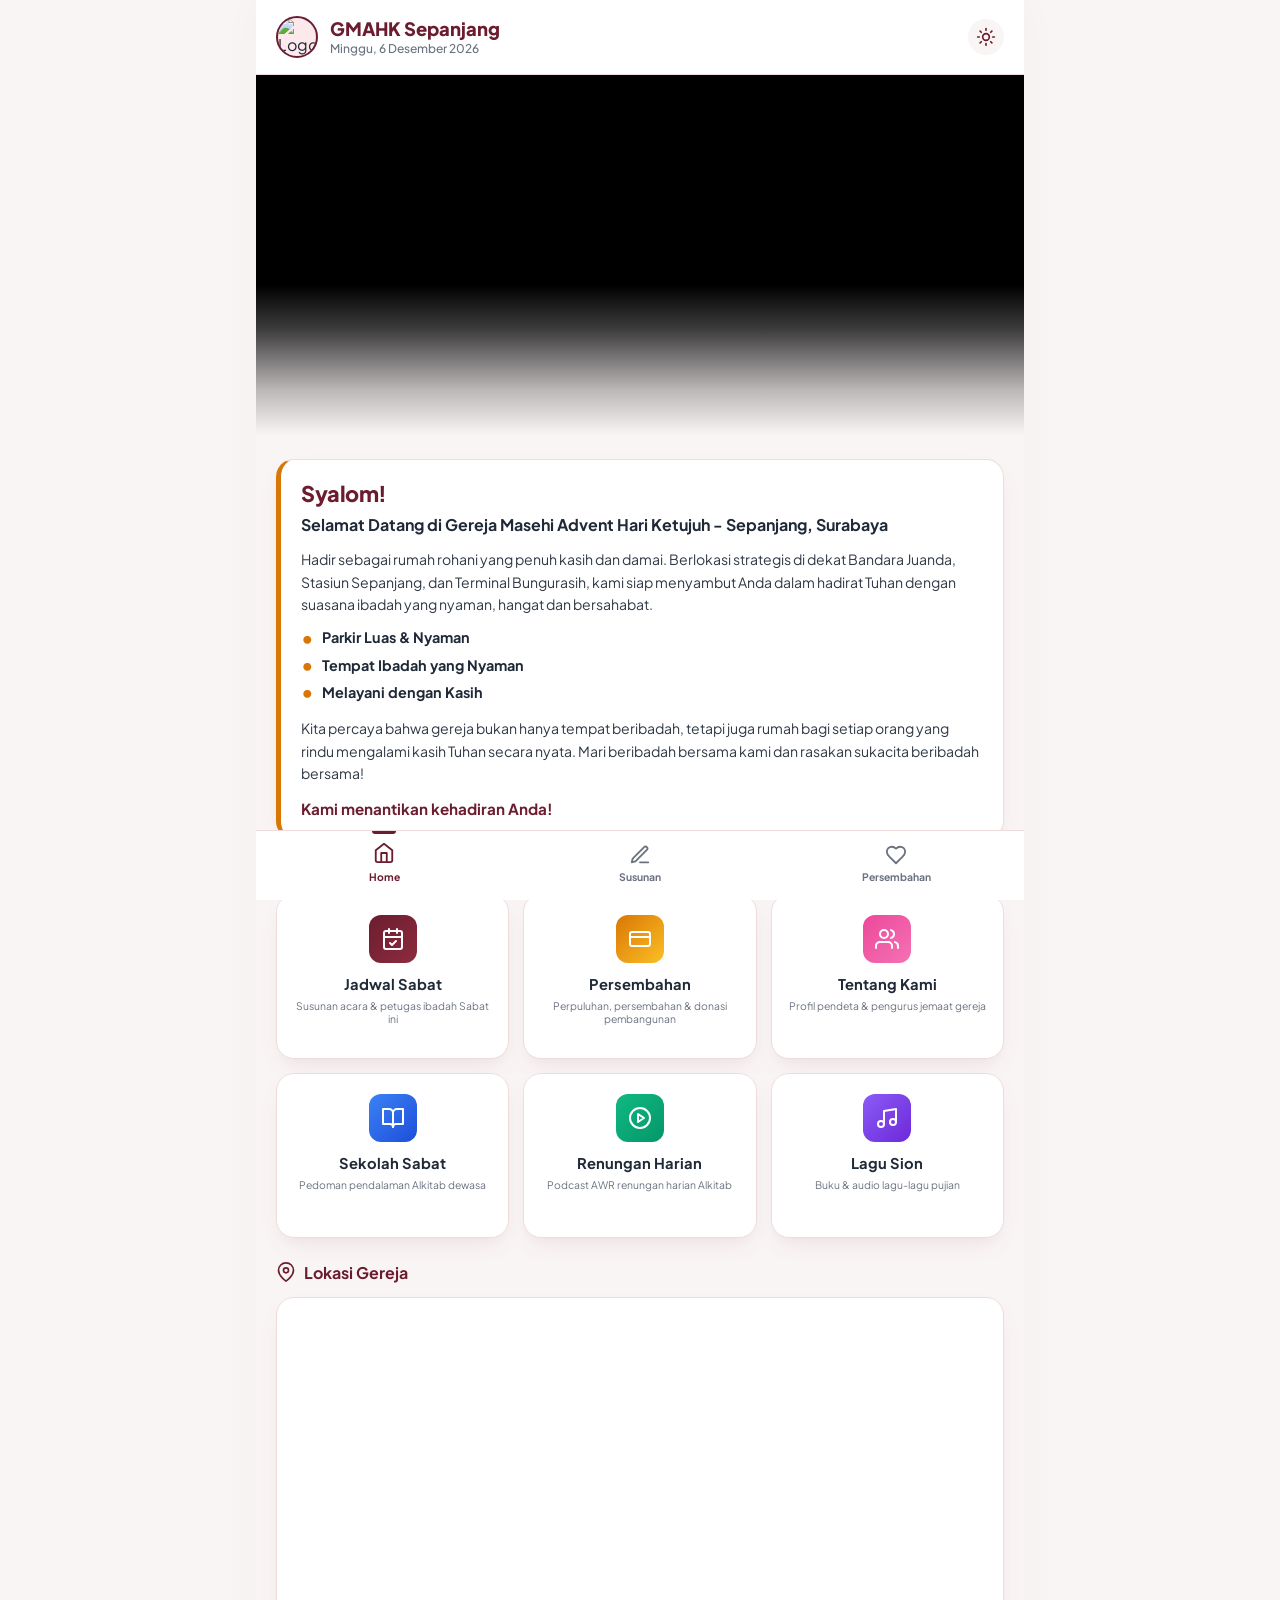
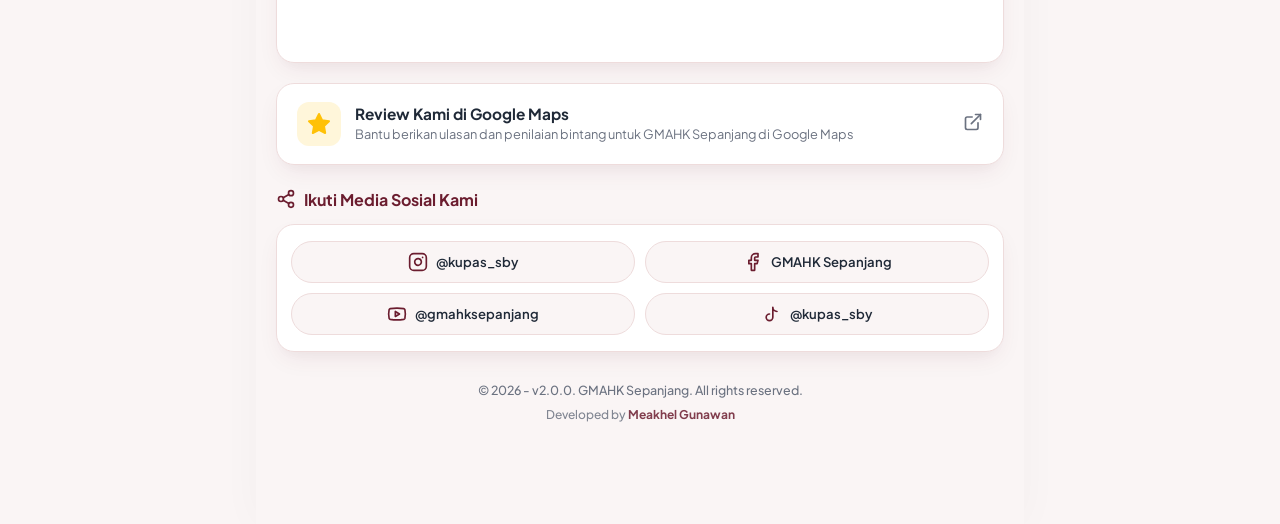
==== commit 2208e9d0: "feat: upgrade UI to v2.0.0 with interactive inline editing, automatic song autocomplete, and enhance" ====
--- a/index.html
+++ b/index.html
@@ -301,7 +301,7 @@
 
                 <!-- FOOTER -->
                 <footer class="app-footer">
-                    <p>&copy; 2026 - v2.0.3. GMAHK Sepanjang. All rights reserved.</p>
+                    <p>&copy; 2026 - v2.0.0. GMAHK Sepanjang. All rights reserved.</p>
                     <p class="developer-credit">Developed by <span>Meakhel Gunawan</span></p>
                 </footer>
             </section>
@@ -348,33 +348,48 @@
                                     <span class="service-name">Ibadah Permintaan Doa</span>
                                 </li>
                             </ul>
-                            
+
                             <!-- Zoom Details Box -->
-                            <div class="zoom-details-box" style="margin-top: 12px; padding: 12px; background-color: var(--bg-card); border: 1px solid var(--border-color); border-radius: 8px; display: flex; flex-direction: column; gap: 6px; box-shadow: inset 0 1px 2px rgba(0,0,0,0.05);">
+                            <div class="zoom-details-box"
+                                style="margin-top: 12px; padding: 12px; background-color: var(--bg-card); border: 1px solid var(--border-color); border-radius: 8px; display: flex; flex-direction: column; gap: 6px; box-shadow: inset 0 1px 2px rgba(0,0,0,0.05);">
                                 <div style="display: flex; align-items: center; gap: 6px; margin-bottom: 2px;">
                                     <!-- SVG Zoom Icon -->
-                                    <svg viewBox="0 0 24 24" width="18" height="18" fill="#2D8CFF" style="flex-shrink: 0;">
-                                        <path d="M4.585 5.907a3.003 3.003 0 012.83-2.065h9.17a3.003 3.003 0 013 3v9.172a3.003 3.003 0 01-3 3h-9.17a3.003 3.003 0 01-3-3V5.907zM18 9.756l3.413-2.56a.998.998 0 01-1.587.8v7.973a.998.998 0 01-1.587.8L18 14.215V9.756z"/>
+                                    <svg viewBox="0 0 24 24" width="18" height="18" fill="#2D8CFF"
+                                        style="flex-shrink: 0;">
+                                        <path
+                                            d="M4.585 5.907a3.003 3.003 0 012.83-2.065h9.17a3.003 3.003 0 013 3v9.172a3.003 3.003 0 01-3 3h-9.17a3.003 3.003 0 01-3-3V5.907zM18 9.756l3.413-2.56a.998.998 0 01-1.587.8v7.973a.998.998 0 01-1.587.8L18 14.215V9.756z" />
                                     </svg>
-                                    <span style="font-weight: 700; font-size: 0.82rem; color: var(--text-main);">Zoom Meeting</span>
+                                    <span style="font-weight: 700; font-size: 0.82rem; color: var(--text-main);">Zoom
+                                        Meeting</span>
                                 </div>
-                                <div style="font-size: 0.78rem; color: var(--text-muted); display: flex; flex-direction: column; gap: 4px; padding-left: 2px; line-height: 1.4;">
-                                    <div style="display: flex; justify-content: space-between; border-bottom: 1px dashed var(--border-color); padding-bottom: 4px;">
-                                        <strong>Meeting ID:</strong> 
-                                        <span style="font-family: monospace; color: var(--text-main); font-weight: 600;">821 0118 7786</span>
+                                <div
+                                    style="font-size: 0.78rem; color: var(--text-muted); display: flex; flex-direction: column; gap: 4px; padding-left: 2px; line-height: 1.4;">
+                                    <div
+                                        style="display: flex; justify-content: space-between; border-bottom: 1px dashed var(--border-color); padding-bottom: 4px;">
+                                        <strong>Meeting ID:</strong>
+                                        <span
+                                            style="font-family: monospace; color: var(--text-main); font-weight: 600;">821
+                                            0118 7786</span>
                                     </div>
                                     <div style="display: flex; justify-content: space-between; padding-top: 2px;">
-                                        <strong>Passcode:</strong> 
-                                        <span style="font-family: monospace; color: var(--text-main); font-weight: 600;">sepanjang</span>
+                                        <strong>Passcode:</strong>
+                                        <span
+                                            style="font-family: monospace; color: var(--text-main); font-weight: 600;">sepanjang</span>
                                     </div>
                                 </div>
-                                
+
                                 <!-- Join Button -->
-                                <a href="https://us06web.zoom.us/j/82101187786?pwd=dJOh8nzgiWRMFTkMvxByhbSrbnMtiH.1" target="_blank" class="btn btn-primary" style="margin-top: 6px; display: inline-flex; align-items: center; justify-content: center; gap: 8px; padding: 10px 12px; font-size: 0.8rem; text-decoration: none; border-radius: 8px; background-color: #2D8CFF; border-color: #2D8CFF; color: white; font-weight: 700; transition: background-color 0.2s, transform 0.1s; height: auto; box-shadow: 0 2px 4px rgba(45, 140, 255, 0.25);" onmouseover="this.style.backgroundColor='#1a7be6'" onmouseout="this.style.backgroundColor='#2D8CFF'">
-                                    <svg xmlns="http://www.w3.org/2000/svg" width="14" height="14" viewBox="0 0 24 24" fill="none" stroke="currentColor" stroke-width="2.5" stroke-linecap="round" stroke-linejoin="round">
-                                        <path d="M18 13v6a2 2 0 0 1-2 2H5a2 2 0 0 1-2-2V8a2 2 0 0 1 2-2h6"/>
-                                        <polyline points="15 3 21 3 21 9"/>
-                                        <line x1="10" y1="14" x2="21" y2="3"/>
+                                <a href="https://us06web.zoom.us/j/82101187786?pwd=dJOh8nzgiWRMFTkMvxByhbSrbnMtiH.1"
+                                    target="_blank" class="btn btn-primary"
+                                    style="margin-top: 6px; display: inline-flex; align-items: center; justify-content: center; gap: 8px; padding: 10px 12px; font-size: 0.8rem; text-decoration: none; border-radius: 8px; background-color: #2D8CFF; border-color: #2D8CFF; color: white; font-weight: 700; transition: background-color 0.2s, transform 0.1s; height: auto; box-shadow: 0 2px 4px rgba(45, 140, 255, 0.25);"
+                                    onmouseover="this.style.backgroundColor='#1a7be6'"
+                                    onmouseout="this.style.backgroundColor='#2D8CFF'">
+                                    <svg xmlns="http://www.w3.org/2000/svg" width="14" height="14" viewBox="0 0 24 24"
+                                        fill="none" stroke="currentColor" stroke-width="2.5" stroke-linecap="round"
+                                        stroke-linejoin="round">
+                                        <path d="M18 13v6a2 2 0 0 1-2 2H5a2 2 0 0 1-2-2V8a2 2 0 0 1 2-2h6" />
+                                        <polyline points="15 3 21 3 21 9" />
+                                        <line x1="10" y1="14" x2="21" y2="3" />
                                     </svg>
                                     <span>Gabung Zoom</span>
                                 </a>
@@ -505,39 +520,45 @@
                             <line x1="12" x2="12.01" y1="8" y2="8" />
                         </svg>
                         <p>Petugas ibadah diharapkan datang 15 menit sebelum acara dimulai untuk berdoa bersama di
-                            konsistori.</p>
+                            ruang persiapan.</p>
                     </div>
                 </div>
 
                 <!-- SUB-TAB CONTENT 2: JADWAL PETUGAS -->
                 <div id="sub-tab-content-petugas" class="sub-tab-pane">
-                    <!-- Google Drive Link Card -->
-                    <div class="card drive-banner-card">
-                        <div class="drive-banner-icon">
-                            <svg xmlns="http://www.w3.org/2000/svg" width="28" height="28" viewBox="0 0 24 24"
-                                fill="none" stroke="currentColor" stroke-width="2" stroke-linecap="round"
-                                stroke-linejoin="round">
-                                <path d="M14.5 2H6a2 2 0 0 0-2 2v16a2 2 0 0 0 2 2h12a2 2 0 0 0 2-2V7.5L14.5 2z" />
-                                <polyline points="14 2 14 8 20 8" />
-                            </svg>
-                        </div>
-                        <div class="drive-banner-content">
-                            <h5>Jadwal Lengkap</h5>
-                            <p>Unduh PDF jadwal pelayanan bulanan / triwulan di Google Drive.</p>
-                        </div>
-                        <a href="https://drive.google.com" target="_blank" class="btn btn-primary btn-sm drive-btn">
-                            Buka Drive
-                        </a>
-                    </div>
-
-                    <!-- Program Type Switcher untuk Roster -->
+                    <!-- Google Drive Link Card (Seluruh Kartu Bisa Diklik) -->
+                    <a href="https://drive.google.com" target="_blank" class="card drive-banner-card">
+                        <div class="drive-banner-left">
+                            <div class="drive-banner-icon">
+                                <svg xmlns="http://www.w3.org/2000/svg" width="24" height="24" viewBox="0 0 24 24"
+                                    fill="none" stroke="currentColor" stroke-width="2" stroke-linecap="round"
+                                    stroke-linejoin="round">
+                                    <path d="M14.5 2H6a2 2 0 0 0-2 2v16a2 2 0 0 0 2 2h12a2 2 0 0 0 2-2V7.5L14.5 2z" />
+                                    <polyline points="14 2 14 8 20 8" />
+                                </svg>
+                            </div>
+                            <div class="drive-banner-content">
+                                <h5>Jadwal Lengkap</h5>
+                                <p>Unduh PDF jadwal pelayanan bulanan / triwulan di Google Drive.</p>
+                            </div>
+                        </div>
+                        <div class="drive-redirect-action">
+                            <svg xmlns="http://www.w3.org/2000/svg" width="20" height="20" viewBox="0 0 24 24"
+                                fill="none" stroke="currentColor" stroke-width="2" stroke-linecap="round"
+                                stroke-linejoin="round">
+                                <path d="M18 13v6a2 2 0 0 1-2 2H5a2 2 0 0 1-2-2V8a2 2 0 0 1 2-2h6"></path>
+                                <polyline points="15 3 21 3 21 9"></polyline>
+                                <line x1="10" y1="14" x2="21" y2="3"></line>
+                            </svg>
+                        </div>
+                    </a>
+
+                    <!-- Program Type Switcher untuk Roster (Hanya Sabat Raya & Pemuda Advent) -->
                     <div class="program-switcher">
                         <button class="switcher-btn active" id="program-petugas-btn-sabat"
                             onclick="filterProgramPetugas('sabat')">Sabat Raya</button>
                         <button class="switcher-btn" id="program-petugas-btn-pa"
                             onclick="filterProgramPetugas('pa')">Pemuda Advent</button>
-                        <button class="switcher-btn" id="program-petugas-btn-rabu"
-                            onclick="filterProgramPetugas('rabu')">Rabu Malam</button>
                     </div>
 
                     <!-- Date Navigator (FOR ROSTER ONLY) -->
@@ -588,22 +609,32 @@
             <!-- ================= PERSEMBAHAN TAB ================= -->
             <section id="tab-persembahan" class="tab-pane">
                 <!-- Fitur Segera Hadir (Coming Soon) Card -->
-                <div class="card coming-soon-card" style="text-align: center; padding: 48px 24px; display: flex; flex-direction: column; align-items: center; justify-content: center; gap: 20px; min-height: 380px; margin-top: 10px;">
-                    <div class="coming-soon-icon-wrapper" style="width: 72px; height: 72px; border-radius: 50%; background: linear-gradient(135deg, var(--primary-color) 0%, var(--primary-light) 100%); color: white; display: flex; align-items: center; justify-content: center; box-shadow: 0 4px 12px rgba(74, 18, 30, 0.2); animation: pulse 2.5s infinite ease-in-out;">
-                        <svg xmlns="http://www.w3.org/2000/svg" width="32" height="32" viewBox="0 0 24 24" fill="none" stroke="currentColor" stroke-width="2.5" stroke-linecap="round" stroke-linejoin="round">
-                            <circle cx="12" cy="12" r="10"/>
-                            <polyline points="12 6 12 12 16 14"/>
+                <div class="card coming-soon-card"
+                    style="text-align: center; padding: 48px 24px; display: flex; flex-direction: column; align-items: center; justify-content: center; gap: 20px; min-height: 380px; margin-top: 10px;">
+                    <div class="coming-soon-icon-wrapper"
+                        style="width: 72px; height: 72px; border-radius: 50%; background: linear-gradient(135deg, var(--primary-color) 0%, var(--primary-light) 100%); color: white; display: flex; align-items: center; justify-content: center; box-shadow: 0 4px 12px rgba(74, 18, 30, 0.2); animation: pulse 2.5s infinite ease-in-out;">
+                        <svg xmlns="http://www.w3.org/2000/svg" width="32" height="32" viewBox="0 0 24 24" fill="none"
+                            stroke="currentColor" stroke-width="2.5" stroke-linecap="round" stroke-linejoin="round">
+                            <circle cx="12" cy="12" r="10" />
+                            <polyline points="12 6 12 12 16 14" />
                         </svg>
                     </div>
                     <div style="max-width: 420px; display: flex; flex-direction: column; gap: 8px;">
-                        <h2 style="font-size: 1.65rem; font-weight: 800; color: var(--primary-color); margin: 0; letter-spacing: -0.02em;">Segera Hadir!</h2>
-                        <p style="font-size: 0.95rem; font-weight: 700; color: var(--text-main); margin: 0;">Fitur Persembahan & Perpuluhan online sedang dipersiapkan.</p>
-                        <p style="font-size: 0.85rem; color: var(--text-muted); line-height: 1.5; margin: 4px 0 0 0;">Halaman ini sedang dalam pengembangan untuk mempermudah Anda memberikan persembahan secara digital yang aman, praktis, dan transparan.</p>
-                    </div>
-                    <button class="btn btn-primary" onclick="switchTab('home')" style="margin-top: 10px; display: inline-flex; align-items: center; gap: 8px; padding: 10px 20px; border-radius: 8px; font-weight: 700; font-size: 0.88rem;">
-                        <svg xmlns="http://www.w3.org/2000/svg" width="16" height="16" viewBox="0 0 24 24" fill="none" stroke="currentColor" stroke-width="2" stroke-linecap="round" stroke-linejoin="round">
-                            <line x1="19" y1="12" x2="5" y2="12"/>
-                            <polyline points="12 19 5 12 12 5"/>
+                        <h2
+                            style="font-size: 1.65rem; font-weight: 800; color: var(--primary-color); margin: 0; letter-spacing: -0.02em;">
+                            Segera Hadir!</h2>
+                        <p style="font-size: 0.95rem; font-weight: 700; color: var(--text-main); margin: 0;">Fitur
+                            Persembahan & Perpuluhan online sedang dipersiapkan.</p>
+                        <p style="font-size: 0.85rem; color: var(--text-muted); line-height: 1.5; margin: 4px 0 0 0;">
+                            Halaman ini sedang dalam pengembangan untuk mempermudah Anda memberikan persembahan secara
+                            digital yang aman, praktis, dan transparan.</p>
+                    </div>
+                    <button class="btn btn-primary" onclick="switchTab('home')"
+                        style="margin-top: 10px; display: inline-flex; align-items: center; gap: 8px; padding: 10px 20px; border-radius: 8px; font-weight: 700; font-size: 0.88rem;">
+                        <svg xmlns="http://www.w3.org/2000/svg" width="16" height="16" viewBox="0 0 24 24" fill="none"
+                            stroke="currentColor" stroke-width="2" stroke-linecap="round" stroke-linejoin="round">
+                            <line x1="19" y1="12" x2="5" y2="12" />
+                            <polyline points="12 19 5 12 12 5" />
                         </svg>
                         <span>Kembali ke Home</span>
                     </button>
--- a/style.css
+++ b/style.css
@@ -520,10 +520,7 @@
 .home-banner {
     position: relative;
     border-radius: var(--card-radius);
-    background: url('cover.jpg');
-    background-size: cover;
-    background-position: center;
-    background-repeat: no-repeat;
+    background: linear-gradient(135deg, var(--primary-color) 0%, var(--primary-light) 100%);
     color: white;
     margin-bottom: 20px;
     overflow: hidden;
@@ -537,10 +534,7 @@
 }
 
 body.dark-theme .home-banner {
-    background: url('cover.jpg');
-    background-size: cover;
-    background-position: center;
-    background-repeat: no-repeat;
+    background: linear-gradient(135deg, var(--bg-card) 0%, var(--primary-rose) 100%);
 }
 
 .banner-overlay {
@@ -2776,4 +2770,211 @@
         transform: scale(1.05);
         box-shadow: 0 6px 18px rgba(74, 18, 30, 0.35);
     }
+}
+
+/* Song Edit Container (Modern Interactive Song Editor) */
+.song-edit-container {
+    display: flex;
+    align-items: center;
+    gap: 8px;
+    background-color: var(--bg-app);
+    padding: 6px 12px;
+    border-radius: 10px;
+    border: 1px dashed var(--primary-color);
+    margin-top: 4px;
+    flex-wrap: wrap;
+    transition: var(--transition);
+}
+
+.song-prefix-label {
+    font-size: 0.78rem;
+    font-weight: 700;
+    color: var(--primary-color);
+    white-space: nowrap;
+}
+
+body.dark-theme .song-prefix-label {
+    color: var(--accent-light);
+}
+
+.song-num-input {
+    width: 70px;
+    padding: 5px 8px;
+    font-size: 0.82rem;
+    font-weight: 700;
+    border-radius: 6px;
+    border: 1px solid var(--border-color);
+    background-color: var(--bg-card);
+    color: var(--text-main);
+    text-align: center;
+}
+
+.song-dash {
+    color: var(--text-muted);
+    font-weight: bold;
+}
+
+.song-title-input {
+    flex: 1;
+    min-width: 140px;
+    padding: 5px 10px;
+    font-size: 0.82rem;
+    border-radius: 6px;
+    border: 1px solid var(--border-color);
+    background-color: var(--bg-card);
+    color: var(--text-main);
+}
+
+.song-num-input:focus,
+.song-title-input:focus {
+    outline: none;
+    border-color: var(--primary-color);
+    box-shadow: 0 0 0 2px var(--primary-rose);
+}
+
+/* Song Suggestions Autocomplete Dropdown */
+.song-edit-container {
+    position: relative;
+}
+
+.song-suggestions-dropdown {
+    position: absolute;
+    top: 100%;
+    left: 0;
+    right: 0;
+    max-height: 220px;
+    overflow-y: auto;
+    background-color: var(--bg-card);
+    border: 1px solid var(--border-color);
+    border-radius: 10px;
+    box-shadow: 0 10px 25px rgba(0, 0, 0, 0.15);
+    z-index: 999;
+    margin-top: 4px;
+    padding: 4px 0;
+}
+
+.song-suggestion-item {
+    padding: 8px 12px;
+    font-size: 0.8rem;
+    color: var(--text-main);
+    cursor: pointer;
+    display: flex;
+    align-items: center;
+    gap: 8px;
+    transition: background-color 0.15s ease;
+}
+
+.song-suggestion-item:hover {
+    background-color: var(--primary-rose);
+    color: var(--primary-color);
+}
+
+.song-suggestion-item .suggestion-num {
+    font-weight: 700;
+    color: var(--primary-color);
+    background-color: var(--bg-app);
+    padding: 2px 6px;
+    border-radius: 4px;
+    font-size: 0.75rem;
+}
+
+body.dark-theme .song-suggestion-item:hover {
+    background-color: rgba(217, 119, 6, 0.15);
+    color: var(--accent-light);
+}
+
+body.dark-theme .song-suggestion-item .suggestion-num {
+    color: var(--accent-light);
+}
+
+/* Placeholder for ContentEditable Fields */
+.editable-field[data-placeholder]:empty:before {
+    content: attr(data-placeholder);
+    color: var(--text-muted);
+    opacity: 0.65;
+    font-style: italic;
+    pointer-events: none;
+}
+
+/* Google Drive Banner Card (Clickable Entire Card) */
+.drive-banner-card {
+    display: flex;
+    align-items: center;
+    justify-content: space-between;
+    gap: 16px;
+    padding: 16px 20px;
+    text-decoration: none !important;
+    background-color: var(--primary-rose);
+    border: 1px solid var(--border-color);
+    border-radius: 16px;
+    cursor: pointer;
+    transition: transform 0.2s ease, box-shadow 0.2s ease, background-color 0.2s ease;
+    margin-bottom: 20px;
+}
+
+.drive-banner-card:hover {
+    transform: translateY(-2px);
+    box-shadow: 0 8px 24px rgba(0, 0, 0, 0.08);
+}
+
+.drive-banner-left {
+    display: flex;
+    align-items: center;
+    gap: 14px;
+    flex: 1;
+}
+
+.drive-banner-icon {
+    width: 44px;
+    height: 44px;
+    border-radius: 12px;
+    background-color: #FFFFFF;
+    color: var(--primary-color);
+    display: flex;
+    align-items: center;
+    justify-content: center;
+    box-shadow: 0 2px 8px rgba(0, 0, 0, 0.06);
+    flex-shrink: 0;
+}
+
+body.dark-theme .drive-banner-icon {
+    background-color: var(--bg-card);
+    color: var(--accent-light);
+}
+
+.drive-banner-content h5 {
+    font-size: 0.95rem;
+    font-weight: 700;
+    color: var(--primary-color);
+    margin: 0 0 2px 0;
+}
+
+body.dark-theme .drive-banner-content h5 {
+    color: var(--accent-light);
+}
+
+.drive-banner-content p {
+    font-size: 0.82rem;
+    color: var(--text-muted);
+    margin: 0;
+    line-height: 1.4;
+}
+
+.drive-redirect-action {
+    color: var(--primary-color);
+    opacity: 0.7;
+    display: flex;
+    align-items: center;
+    justify-content: center;
+    transition: opacity 0.2s ease, transform 0.2s ease;
+    flex-shrink: 0;
+}
+
+body.dark-theme .drive-redirect-action {
+    color: var(--accent-light);
+}
+
+.drive-banner-card:hover .drive-redirect-action {
+    opacity: 1;
+    transform: translate(2px, -2px);
 }
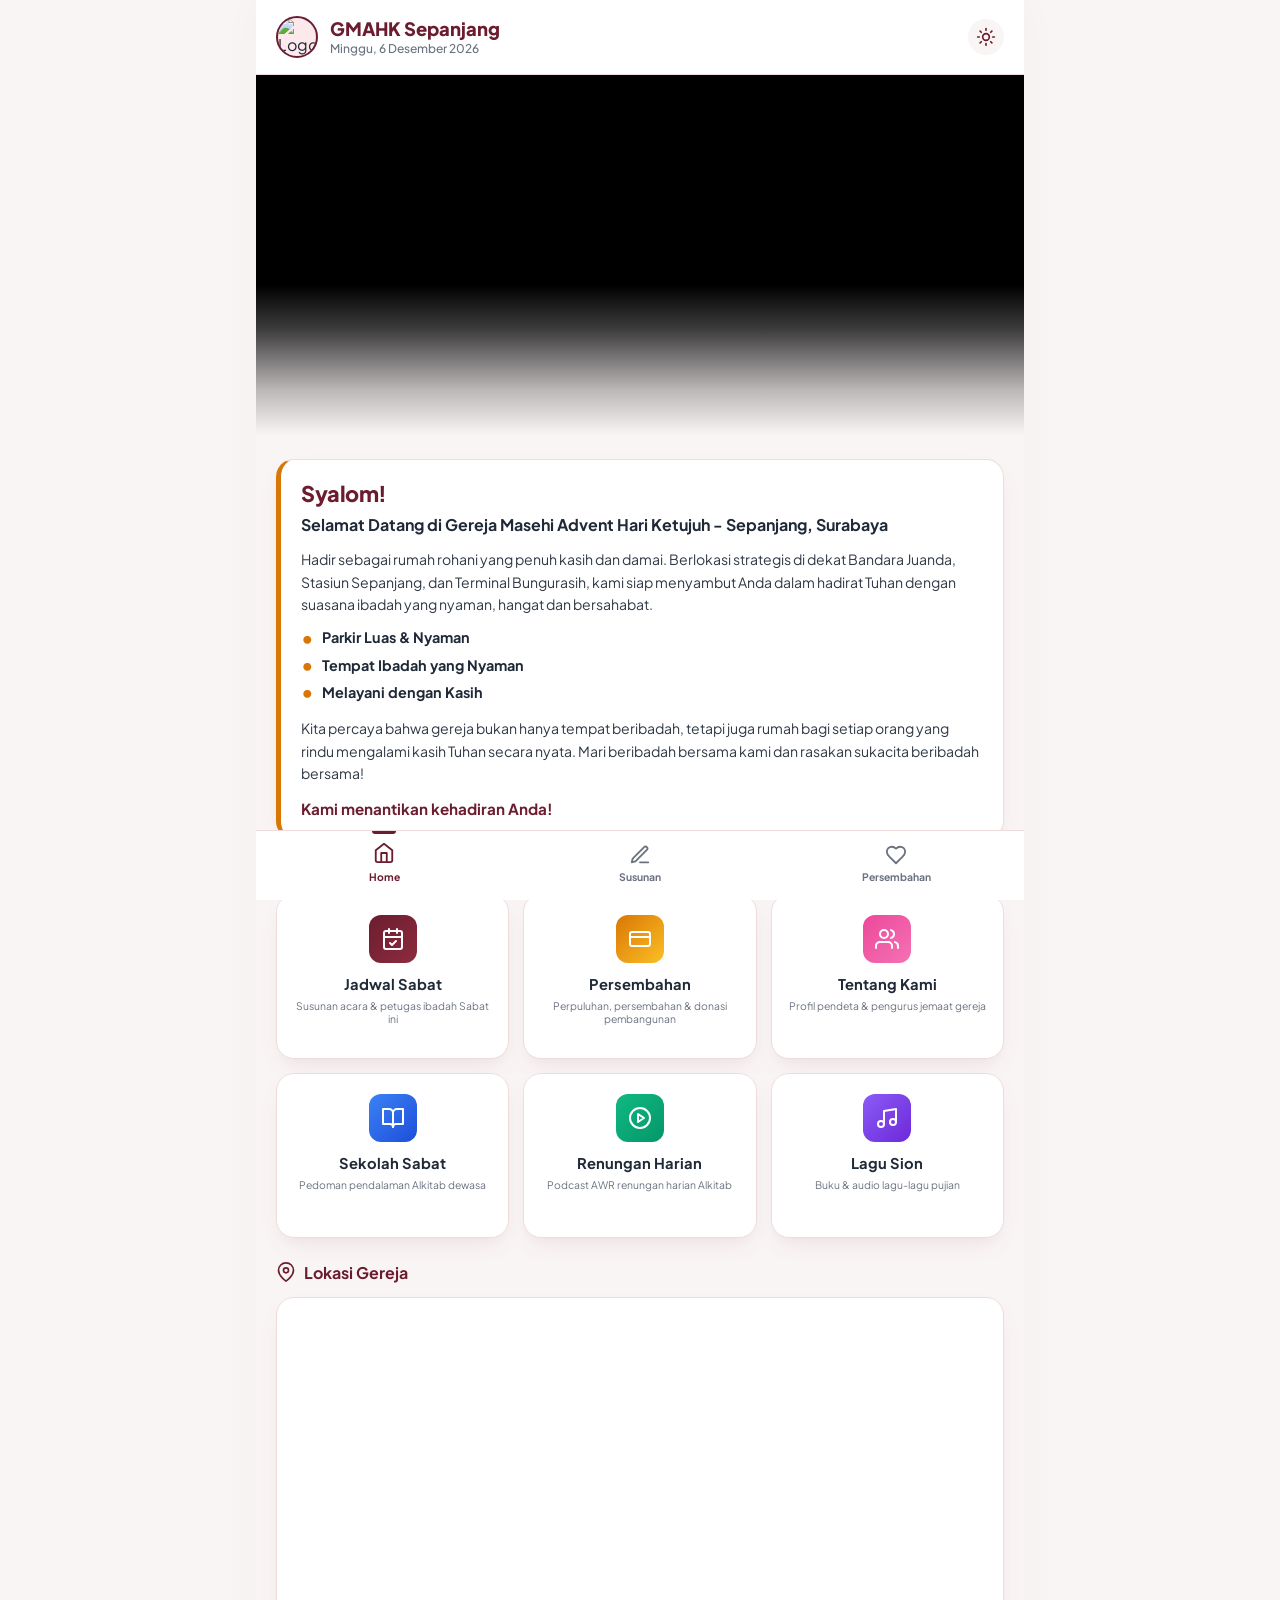
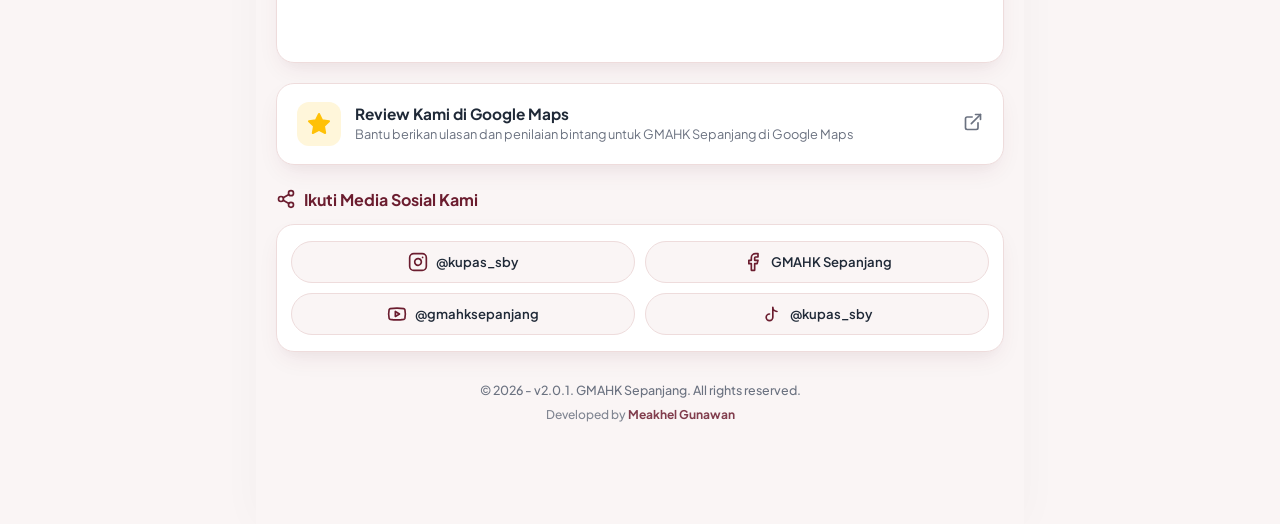
==== commit 0a32c8a6: "feat: add automated WhatsApp song title formatting and update UI layout and version" ====
--- a/index.html
+++ b/index.html
@@ -301,7 +301,7 @@
 
                 <!-- FOOTER -->
                 <footer class="app-footer">
-                    <p>&copy; 2026 - v2.0.0. GMAHK Sepanjang. All rights reserved.</p>
+                    <p>&copy; 2026 - v2.0.1. GMAHK Sepanjang. All rights reserved.</p>
                     <p class="developer-credit">Developed by <span>Meakhel Gunawan</span></p>
                 </footer>
             </section>
@@ -792,28 +792,35 @@
                     </svg>
                     Pendeta Jemaat
                 </h4>
-                <div class="officers-container">
-                    <div class="card officer-card">
-                        <div class="officer-avatar gradient-avatar-2">BL</div>
-                        <div class="officer-info">
-                            <h5>Pdt. Benny Lumbantobing</h5>
-                            <p class="officer-role">Pendeta Jemaat</p>
-                            <span class="officer-badge">Aktif</span>
-                        </div>
-                        <!-- EDIT_DI_SINI: Ganti nomor WA di href di bawah (gunakan kode negara tanpa +, misal: 6281234567890) -->
-                        <a href="https://wa.me/6281234567890" target="_blank" class="officer-wa-btn"
-                            title="Hubungi Pendeta via WhatsApp">
-                            <svg xmlns="http://www.w3.org/2000/svg" width="20" height="20" viewBox="0 0 24 24"
-                                fill="none" stroke="currentColor" stroke-width="2" stroke-linecap="round"
-                                stroke-linejoin="round">
-                                <path
-                                    d="M22 16.92v3a2 2 0 0 1-2.18 2 19.79 19.79 0 0 1-8.63-3.07 19.5 19.5 0 0 1-6-6 19.79 19.79 0 0 1-3.07-8.67A2 2 0 0 1 4.11 2h3a2 2 0 0 1 2 1.72 12.84 12.84 0 0 0 .7 2.81 2 2 0 0 1-.45 2.11L8.09 9.91a16 16 0 0 0 6 6l1.27-1.27a2 2 0 0 1 2.11-.45 12.84 12.84 0 0 0 2.81.7A2 2 0 0 1 22 16.92z" />
-                            </svg>
-                        </a>
-                    </div>
-                </div>
-
-                <!-- Officers Section (Hanya 4 orang) -->
+                <div class="officers-list-single">
+                    <div class="card officer-card-row">
+                        <div class="officer-photo-wrapper">
+                            <img src="avatars/benny-lumbantobing.jpg" alt="Pdt. Benny Lumbantobing"
+                                class="officer-photo"
+                                onerror="if(!this.dataset.tried){this.dataset.tried=1;this.src='avatars/benny-lumbantobing.svg';}else{this.classList.add('hide-img');this.nextElementSibling.classList.add('show-fallback');}">
+                            <div class="officer-photo-fallback gradient-avatar-2">BL</div>
+                            <div class="officer-photo-gradient"></div>
+                        </div>
+                        <div class="officer-details">
+                            <div class="officer-info">
+                                <h5>Pdt. Benny Lumbantobing</h5>
+                                <p class="officer-role">Pendeta Jemaat</p>
+                                <span class="officer-badge">Aktif</span>
+                            </div>
+                            <a href="https://wa.me/6281805590988" target="_blank" class="officer-wa-btn"
+                                title="Hubungi Pendeta via WhatsApp">
+                                <svg xmlns="http://www.w3.org/2000/svg" width="18" height="18" viewBox="0 0 24 24"
+                                    fill="none" stroke="currentColor" stroke-width="2" stroke-linecap="round"
+                                    stroke-linejoin="round">
+                                    <path
+                                        d="M22 16.92v3a2 2 0 0 1-2.18 2 19.79 19.79 0 0 1-8.63-3.07 19.5 19.5 0 0 1-6-6 19.79 19.79 0 0 1-3.07-8.67A2 2 0 0 1 4.11 2h3a2 2 0 0 1 2 1.72 12.84 12.84 0 0 0 .7 2.81 2 2 0 0 1-.45 2.11L8.09 9.91a16 16 0 0 0 6 6l1.27-1.27a2 2 0 0 1 2.11-.45 12.84 12.84 0 0 0 2.81.7A2 2 0 0 1 22 16.92z" />
+                                </svg>
+                            </a>
+                        </div>
+                    </div>
+                </div>
+
+                <!-- Officers Section -->
                 <h4 class="section-title">
                     <svg xmlns="http://www.w3.org/2000/svg" width="20" height="20" viewBox="0 0 24 24" fill="none"
                         stroke="currentColor" stroke-width="2" stroke-linecap="round" stroke-linejoin="round">
@@ -825,87 +832,108 @@
                     Officers
                 </h4>
 
-                <div class="officers-grid-layout">
+                <div class="officers-list-single">
                     <!-- Officer 1 -->
-                    <div class="card officer-card compact">
-                        <div class="officer-avatar gradient-avatar-3">EF</div>
-                        <div class="officer-info">
-                            <!-- EDIT_DI_SINI: Ganti nama dan jabatan Officer 1 -->
-                            <h5>Enas Febriyanto</h5>
-                            <p class="officer-role">Ketua Jemaat</p>
-                        </div>
-                        <!-- EDIT_DI_SINI: Ganti nomor WA di href di bawah -->
-                        <a href="https://wa.me/6281234567890" target="_blank" class="officer-wa-btn"
-                            title="Hubungi via WhatsApp">
-                            <svg xmlns="http://www.w3.org/2000/svg" width="18" height="18" viewBox="0 0 24 24"
-                                fill="none" stroke="currentColor" stroke-width="2" stroke-linecap="round"
-                                stroke-linejoin="round">
-                                <path
-                                    d="M22 16.92v3a2 2 0 0 1-2.18 2 19.79 19.79 0 0 1-8.63-3.07 19.5 19.5 0 0 1-6-6 19.79 19.79 0 0 1-3.07-8.67A2 2 0 0 1 4.11 2h3a2 2 0 0 1 2 1.72 12.84 12.84 0 0 0 .7 2.81 2 2 0 0 1-.45 2.11L8.09 9.91a16 16 0 0 0 6 6l1.27-1.27a2 2 0 0 1 2.11-.45 12.84 12.84 0 0 0 2.81.7A2 2 0 0 1 22 16.92z" />
-                            </svg>
-                        </a>
+                    <div class="card officer-card-row">
+                        <div class="officer-photo-wrapper">
+                            <img src="avatars/enas-febriyanto.jpg" alt="Enas Febriyanto" class="officer-photo"
+                                onerror="if(!this.dataset.tried){this.dataset.tried=1;this.src='avatars/enas-febriyanto.svg';}else{this.classList.add('hide-img');this.nextElementSibling.classList.add('show-fallback');}">
+                            <div class="officer-photo-fallback gradient-avatar-3">EF</div>
+                            <div class="officer-photo-gradient"></div>
+                        </div>
+                        <div class="officer-details">
+                            <div class="officer-info">
+                                <h5>Enas Febriyanto</h5>
+                                <p class="officer-role">Ketua Jemaat</p>
+                            </div>
+                            <a href="https://wa.me/6281234000556" target="_blank" class="officer-wa-btn"
+                                title="Hubungi via WhatsApp">
+                                <svg xmlns="http://www.w3.org/2000/svg" width="18" height="18" viewBox="0 0 24 24"
+                                    fill="none" stroke="currentColor" stroke-width="2" stroke-linecap="round"
+                                    stroke-linejoin="round">
+                                    <path
+                                        d="M22 16.92v3a2 2 0 0 1-2.18 2 19.79 19.79 0 0 1-8.63-3.07 19.5 19.5 0 0 1-6-6 19.79 19.79 0 0 1-3.07-8.67A2 2 0 0 1 4.11 2h3a2 2 0 0 1 2 1.72 12.84 12.84 0 0 0 .7 2.81 2 2 0 0 1-.45 2.11L8.09 9.91a16 16 0 0 0 6 6l1.27-1.27a2 2 0 0 1 2.11-.45 12.84 12.84 0 0 0 2.81.7A2 2 0 0 1 22 16.92z" />
+                                </svg>
+                            </a>
+                        </div>
                     </div>
 
                     <!-- Officer 2 -->
-                    <div class="card officer-card compact">
-                        <div class="officer-avatar gradient-avatar-4">IH</div>
-                        <div class="officer-info">
-                            <!-- EDIT_DI_SINI: Ganti nama dan jabatan Officer 2 -->
-                            <h5>Irfan Hanniffa</h5>
-                            <p class="officer-role">Ketua Jemaat</p>
-                        </div>
-                        <!-- EDIT_DI_SINI: Ganti nomor WA di href di bawah -->
-                        <a href="https://wa.me/6281234567890" target="_blank" class="officer-wa-btn"
-                            title="Hubungi via WhatsApp">
-                            <svg xmlns="http://www.w3.org/2000/svg" width="18" height="18" viewBox="0 0 24 24"
-                                fill="none" stroke="currentColor" stroke-width="2" stroke-linecap="round"
-                                stroke-linejoin="round">
-                                <path
-                                    d="M22 16.92v3a2 2 0 0 1-2.18 2 19.79 19.79 0 0 1-8.63-3.07 19.5 19.5 0 0 1-6-6 19.79 19.79 0 0 1-3.07-8.67A2 2 0 0 1 4.11 2h3a2 2 0 0 1 2 1.72 12.84 12.84 0 0 0 .7 2.81 2 2 0 0 1-.45 2.11L8.09 9.91a16 16 0 0 0 6 6l1.27-1.27a2 2 0 0 1 2.11-.45 12.84 12.84 0 0 0 2.81.7A2 2 0 0 1 22 16.92z" />
-                            </svg>
-                        </a>
+                    <div class="card officer-card-row">
+                        <div class="officer-photo-wrapper">
+                            <img src="avatars/irfan-hanniffa.jpg" alt="Irfan Hanniffa" class="officer-photo"
+                                onerror="if(!this.dataset.tried){this.dataset.tried=1;this.src='avatars/irfan-hanniffa.svg';}else{this.classList.add('hide-img');this.nextElementSibling.classList.add('show-fallback');}">
+                            <div class="officer-photo-fallback gradient-avatar-4">IH</div>
+                            <div class="officer-photo-gradient"></div>
+                        </div>
+                        <div class="officer-details">
+                            <div class="officer-info">
+                                <h5>Irfan Hanniffa</h5>
+                                <p class="officer-role">Ketua Jemaat</p>
+                            </div>
+                            <a href="https://wa.me/6281295416165" target="_blank" class="officer-wa-btn"
+                                title="Hubungi via WhatsApp">
+                                <svg xmlns="http://www.w3.org/2000/svg" width="18" height="18" viewBox="0 0 24 24"
+                                    fill="none" stroke="currentColor" stroke-width="2" stroke-linecap="round"
+                                    stroke-linejoin="round">
+                                    <path
+                                        d="M22 16.92v3a2 2 0 0 1-2.18 2 19.79 19.79 0 0 1-8.63-3.07 19.5 19.5 0 0 1-6-6 19.79 19.79 0 0 1-3.07-8.67A2 2 0 0 1 4.11 2h3a2 2 0 0 1 2 1.72 12.84 12.84 0 0 0 .7 2.81 2 2 0 0 1-.45 2.11L8.09 9.91a16 16 0 0 0 6 6l1.27-1.27a2 2 0 0 1 2.11-.45 12.84 12.84 0 0 0 2.81.7A2 2 0 0 1 22 16.92z" />
+                                </svg>
+                            </a>
+                        </div>
                     </div>
 
                     <!-- Officer 3 -->
-                    <div class="card officer-card compact">
-                        <div class="officer-avatar gradient-avatar-5">AT</div>
-                        <div class="officer-info">
-                            <!-- EDIT_DI_SINI: Ganti nama dan jabatan Officer 3 -->
-                            <h5>Agus Tinus</h5>
-                            <p class="officer-role">Sekretaris Jemaat</p>
-                        </div>
-                        <!-- EDIT_DI_SINI: Ganti nomor WA di href di bawah -->
-                        <a href="https://wa.me/6281234567890" target="_blank" class="officer-wa-btn"
-                            title="Hubungi via WhatsApp">
-                            <svg xmlns="http://www.w3.org/2000/svg" width="18" height="18" viewBox="0 0 24 24"
-                                fill="none" stroke="currentColor" stroke-width="2" stroke-linecap="round"
-                                stroke-linejoin="round">
-                                <path
-                                    d="M22 16.92v3a2 2 0 0 1-2.18 2 19.79 19.79 0 0 1-8.63-3.07 19.5 19.5 0 0 1-6-6 19.79 19.79 0 0 1-3.07-8.67A2 2 0 0 1 4.11 2h3a2 2 0 0 1 2 1.72 12.84 12.84 0 0 0 .7 2.81 2 2 0 0 1-.45 2.11L8.09 9.91a16 16 0 0 0 6 6l1.27-1.27a2 2 0 0 1 2.11-.45 12.84 12.84 0 0 0 2.81.7A2 2 0 0 1 22 16.92z" />
-                            </svg>
-                        </a>
+                    <div class="card officer-card-row">
+                        <div class="officer-photo-wrapper">
+                            <img src="avatars/agus-tinus.jpg" alt="Agus Tinus" class="officer-photo"
+                                onerror="if(!this.dataset.tried){this.dataset.tried=1;this.src='avatars/agus-tinus.svg';}else{this.classList.add('hide-img');this.nextElementSibling.classList.add('show-fallback');}">
+                            <div class="officer-photo-fallback gradient-avatar-5">AT</div>
+                            <div class="officer-photo-gradient"></div>
+                        </div>
+                        <div class="officer-details">
+                            <div class="officer-info">
+                                <h5>Agus Tinus</h5>
+                                <p class="officer-role">Sekretaris Jemaat</p>
+                            </div>
+                            <a href="https://wa.me/6281330035598" target="_blank" class="officer-wa-btn"
+                                title="Hubungi via WhatsApp">
+                                <svg xmlns="http://www.w3.org/2000/svg" width="18" height="18" viewBox="0 0 24 24"
+                                    fill="none" stroke="currentColor" stroke-width="2" stroke-linecap="round"
+                                    stroke-linejoin="round">
+                                    <path
+                                        d="M22 16.92v3a2 2 0 0 1-2.18 2 19.79 19.79 0 0 1-8.63-3.07 19.5 19.5 0 0 1-6-6 19.79 19.79 0 0 1-3.07-8.67A2 2 0 0 1 4.11 2h3a2 2 0 0 1 2 1.72 12.84 12.84 0 0 0 .7 2.81 2 2 0 0 1-.45 2.11L8.09 9.91a16 16 0 0 0 6 6l1.27-1.27a2 2 0 0 1 2.11-.45 12.84 12.84 0 0 0 2.81.7A2 2 0 0 1 22 16.92z" />
+                                </svg>
+                            </a>
+                        </div>
                     </div>
 
                     <!-- Officer 4 -->
-                    <div class="card officer-card compact">
-                        <div class="officer-avatar gradient-avatar-6">DA</div>
-                        <div class="officer-info">
-                            <!-- EDIT_DI_SINI: Ganti nama dan jabatan Officer 4 -->
-                            <h5>Daniel Adjinirmala</h5>
-                            <p class="officer-role">Bendahara Jemaat</p>
-                        </div>
-                        <!-- EDIT_DI_SINI: Ganti nomor WA di href di bawah -->
-                        <a href="https://wa.me/6281234567890" target="_blank" class="officer-wa-btn"
-                            title="Hubungi via WhatsApp">
-                            <svg xmlns="http://www.w3.org/2000/svg" width="18" height="18" viewBox="0 0 24 24"
-                                fill="none" stroke="currentColor" stroke-width="2" stroke-linecap="round"
-                                stroke-linejoin="round">
-                                <path
-                                    d="M22 16.92v3a2 2 0 0 1-2.18 2 19.79 19.79 0 0 1-8.63-3.07 19.5 19.5 0 0 1-6-6 19.79 19.79 0 0 1-3.07-8.67A2 2 0 0 1 4.11 2h3a2 2 0 0 1 2 1.72 12.84 12.84 0 0 0 .7 2.81 2 2 0 0 1-.45 2.11L8.09 9.91a16 16 0 0 0 6 6l1.27-1.27a2 2 0 0 1 2.11-.45 12.84 12.84 0 0 0 2.81.7A2 2 0 0 1 22 16.92z" />
-                            </svg>
-                        </a>
-                    </div>
-                </div>
+                    <div class="card officer-card-row">
+                        <div class="officer-photo-wrapper">
+                            <img src="avatars/daniel-adjinirmala.jpg" alt="Daniel Adjinirmala" class="officer-photo"
+                                onerror="if(!this.dataset.tried){this.dataset.tried=1;this.src='avatars/daniel-adjinirmala.svg';}else{this.classList.add('hide-img');this.nextElementSibling.classList.add('show-fallback');}">
+                            <div class="officer-photo-fallback gradient-avatar-6">DA</div>
+                            <div class="officer-photo-gradient"></div>
+                        </div>
+                        <div class="officer-details">
+                            <div class="officer-info">
+                                <h5>Daniel Adjinirmala</h5>
+                                <p class="officer-role">Bendahara Jemaat</p>
+                            </div>
+                            <a href="https://wa.me/6289695631078" target="_blank" class="officer-wa-btn"
+                                title="Hubungi via WhatsApp">
+                                <svg xmlns="http://www.w3.org/2000/svg" width="18" height="18" viewBox="0 0 24 24"
+                                    fill="none" stroke="currentColor" stroke-width="2" stroke-linecap="round"
+                                    stroke-linejoin="round">
+                                    <path
+                                        d="M22 16.92v3a2 2 0 0 1-2.18 2 19.79 19.79 0 0 1-8.63-3.07 19.5 19.5 0 0 1-6-6 19.79 19.79 0 0 1-3.07-8.67A2 2 0 0 1 4.11 2h3a2 2 0 0 1 2 1.72 12.84 12.84 0 0 0 .7 2.81 2 2 0 0 1-.45 2.11L8.09 9.91a16 16 0 0 0 6 6l1.27-1.27a2 2 0 0 1 2.11-.45 12.84 12.84 0 0 0 2.81.7A2 2 0 0 1 22 16.92z" />
+                                </svg>
+                            </a>
+                        </div>
+                    </div>
+                </div>
+            </section>
         </main>
 
 
@@ -994,15 +1022,27 @@
                             <h3 id="adminTableTitle">Tabel POS</h3>
                             <p>Kelola data jadwal ibadah permanen di database server Supabase</p>
                         </div>
-                        <button class="btn btn-primary" onclick="openFormModal()">
-                            <svg xmlns="http://www.w3.org/2000/svg" width="16" height="16" viewBox="0 0 24 24"
-                                fill="none" stroke="currentColor" stroke-width="2" stroke-linecap="round"
-                                stroke-linejoin="round">
-                                <line x1="12" y1="5" x2="12" y2="19" />
-                                <line x1="5" y1="12" x2="19" y2="12" />
-                            </svg>
-                            <span>Tambah Jadwal Baru</span>
-                        </button>
+                        <div style="display: flex; gap: 8px; flex-wrap: wrap; align-items: center;">
+                            <button class="btn btn-secondary" style="padding: 6px 12px; font-size: 0.8rem;"
+                                onclick="shiftActiveTableSchedule(-7)"
+                                title="Majukan seluruh tanggal jadwal 1 minggu (-7 hari)">
+                                ◀ Majukan 1 Minggu
+                            </button>
+                            <button class="btn btn-secondary" style="padding: 6px 12px; font-size: 0.8rem;"
+                                onclick="shiftActiveTableSchedule(7)"
+                                title="Mundurkan seluruh tanggal jadwal 1 minggu (+7 hari)">
+                                Mundurkan 1 Minggu ▶
+                            </button>
+                            <button class="btn btn-primary" onclick="openFormModal()">
+                                <svg xmlns="http://www.w3.org/2000/svg" width="16" height="16" viewBox="0 0 24 24"
+                                    fill="none" stroke="currentColor" stroke-width="2" stroke-linecap="round"
+                                    stroke-linejoin="round">
+                                    <line x1="12" y1="5" x2="12" y2="19" />
+                                    <line x1="5" y1="12" x2="19" y2="12" />
+                                </svg>
+                                <span>Tambah Data</span>
+                            </button>
+                        </div>
                     </div>
 
                     <div class="admin-table-container">
--- a/style.css
+++ b/style.css
@@ -241,16 +241,6 @@
     color: var(--accent-light);
 }
 
---text-main: #F9FAFB;
---text-muted: #9CA3AF;
---border-color: #3D151B;
---primary-rose: #3D1018;
---shadow: 0 10px 25px -5px rgba(0, 0, 0, 0.5),
-0 8px 16px -6px rgba(0, 0, 0, 0.4);
---shadow-hover: 0 20px 30px -5px rgba(0, 0, 0, 0.6),
-0 15px 15px -5px rgba(0, 0, 0, 0.5);
-}
-
 /* Base Styles */
 * {
     margin: 0;
@@ -451,12 +441,15 @@
 /* Hero Slideshow Banner (Flush Top/Left/Right, Hidden Embed UI, Smooth Bottom Fade) */
 .hero-slideshow-container {
     position: relative;
-    width: calc(100% + 40px); /* Bleeds 20px left & right to touch app container edges flush */
+    width: calc(100% + 40px);
+    /* Bleeds 20px left & right to touch app container edges flush */
     margin-left: -20px;
     margin-right: -20px;
-    margin-top: -20px;        /* Bleeds top to touch app-header directly */
+    margin-top: -20px;
+    /* Bleeds top to touch app-header directly */
     height: 360px;
-    border-radius: 0;         /* Rectangular edge-to-edge layout */
+    border-radius: 0;
+    /* Rectangular edge-to-edge layout */
     overflow: hidden;
     margin-bottom: 24px;
     background-color: #000;
@@ -495,24 +488,23 @@
     bottom: 0;
     left: 0;
     width: 100%;
-    height: 150px; /* Deep, smooth transition space into page background */
-    background: linear-gradient(to bottom, 
-        rgba(250, 245, 245, 0) 0%, 
-        rgba(250, 245, 245, 0.25) 30%, 
-        rgba(250, 245, 245, 0.75) 70%, 
-        var(--bg-app) 100%
-    );
+    height: 150px;
+    /* Deep, smooth transition space into page background */
+    background: linear-gradient(to bottom,
+            rgba(250, 245, 245, 0) 0%,
+            rgba(250, 245, 245, 0.25) 30%,
+            rgba(250, 245, 245, 0.75) 70%,
+            var(--bg-app) 100%);
     pointer-events: none;
     z-index: 5;
 }
 
 body.dark-theme .hero-slideshow-fade {
-    background: linear-gradient(to bottom, 
-        rgba(20, 5, 7, 0) 0%, 
-        rgba(20, 5, 7, 0.3) 30%, 
-        rgba(20, 5, 7, 0.8) 70%, 
-        var(--bg-app) 100%
-    );
+    background: linear-gradient(to bottom,
+            rgba(20, 5, 7, 0) 0%,
+            rgba(20, 5, 7, 0.3) 30%,
+            rgba(20, 5, 7, 0.8) 70%,
+            var(--bg-app) 100%);
 }
 
 
@@ -1907,96 +1899,134 @@
     font-weight: 500;
 }
 
-.officers-container {
+.officers-list-single {
     display: flex;
     flex-direction: column;
     gap: 16px;
     margin-bottom: 24px;
 }
 
-.officers-grid-layout {
-    display: grid;
-    grid-template-columns: repeat(1, 1fr);
-    gap: 12px;
-    margin-bottom: 24px;
-}
-
-@media (min-width: 480px) {
-    .officers-grid-layout {
-        grid-template-columns: repeat(2, 1fr);
+.officer-card-row {
+    display: flex;
+    align-items: center;
+    position: relative;
+    padding: 0 !important;
+    overflow: hidden;
+    background-color: var(--bg-card);
+    border-radius: var(--card-radius);
+    border: 1px solid var(--border-color);
+    box-shadow: var(--shadow);
+    min-height: 120px;
+    margin-bottom: 0 !important;
+    transition: var(--transition);
+}
+
+.officer-card-row:hover {
+    transform: translateY(-2px);
+    box-shadow: 0 10px 28px rgba(0, 0, 0, 0.09);
+}
+
+.officer-photo-wrapper {
+    position: relative;
+    width: 180px;
+    min-width: 180px;
+    height: 120px;
+    align-self: stretch;
+    overflow: hidden;
+    flex-shrink: 0;
+    background-color: var(--primary-rose);
+}
+
+@media (max-width: 480px) {
+    .officer-photo-wrapper {
+        width: 140px;
+        min-width: 140px;
     }
 }
 
-.officer-card {
-    display: flex;
-    align-items: center;
-    gap: 16px;
-    padding: 16px;
-    margin-bottom: 0;
-    /* Override default card margin */
-}
-
-.officer-card.compact {
-    padding: 12px 16px;
-}
-
-.officer-avatar {
-    width: 50px;
-    height: 50px;
-    border-radius: 50%;
-    display: flex;
+.officer-photo {
+    width: 100%;
+    height: 100%;
+    object-fit: cover;
+    object-position: center 20%;
+    display: block;
+}
+
+.officer-photo.hide-img {
+    display: none !important;
+}
+
+.officer-photo-fallback {
+    width: 100%;
+    height: 100%;
+    display: none;
     align-items: center;
     justify-content: center;
     color: white;
-    font-weight: 700;
-    font-size: 1.1rem;
-    flex-shrink: 0;
-    box-shadow: 0 4px 10px rgba(0, 0, 0, 0.1);
-}
-
-.officer-card.compact .officer-avatar {
-    width: 42px;
-    height: 42px;
-    font-size: 0.95rem;
+    font-weight: 800;
+    font-size: 1.4rem;
+    letter-spacing: 1px;
+}
+
+.officer-photo-fallback.show-fallback {
+    display: flex !important;
+}
+
+/* Gradient transition overlay: moved further right so face remains crystal clear */
+.officer-photo-gradient {
+    position: absolute;
+    top: 0;
+    bottom: 0;
+    left: 0;
+    right: 0;
+    background: linear-gradient(to right, rgba(255, 255, 255, 0) 0%, rgba(255, 255, 255, 0) 45%, rgba(255, 255, 255, 0.5) 80%, var(--bg-card) 100%);
+    pointer-events: none;
+}
+
+body.dark-theme .officer-photo-gradient {
+    background: linear-gradient(to right, rgba(0, 0, 0, 0) 0%, rgba(0, 0, 0, 0) 45%, rgba(30, 27, 30, 0.5) 80%, var(--bg-card) 100%);
+}
+
+.officer-details {
+    flex: 1;
+    display: flex;
+    align-items: center;
+    justify-content: space-between;
+    padding: 16px 20px 16px 16px;
+    z-index: 1;
+    gap: 14px;
 }
 
 .officer-info {
-    flex-grow: 1;
     display: flex;
     flex-direction: column;
-    gap: 2px;
+    gap: 4px;
 }
 
 .officer-info h5 {
-    font-size: 0.95rem;
-    font-weight: 700;
+    font-size: 1.05rem;
+    font-weight: 800;
     color: var(--text-main);
     margin: 0;
-}
-
-.officer-card.compact .officer-info h5 {
+    line-height: 1.25;
+}
+
+.officer-role {
     font-size: 0.85rem;
-}
-
-.officer-role {
-    font-size: 0.8rem;
+    font-weight: 600;
     color: var(--text-muted);
     margin: 0;
-}
-
-.officer-card.compact .officer-role {
-    font-size: 0.75rem;
 }
 
 .officer-badge {
     align-self: flex-start;
-    font-size: 0.65rem;
+    font-size: 0.7rem;
     font-weight: 700;
     background-color: #DEF7EC;
     color: #03543F;
-    padding: 2px 8px;
-    border-radius: 10px;
-    margin-top: 4px;
+    padding: 3px 10px;
+    border-radius: 12px;
+    margin-top: 2px;
 }
 
 body.dark-theme .officer-badge {
@@ -2045,8 +2075,8 @@
     display: flex;
     align-items: center;
     justify-content: center;
-    width: 36px;
-    height: 36px;
+    width: 42px;
+    height: 42px;
     border-radius: 50%;
     background-color: rgba(37, 211, 102, 0.12);
     color: #25D366;
@@ -2762,10 +2792,13 @@
 }
 
 @keyframes pulse {
-    0%, 100% {
+
+    0%,
+    100% {
         transform: scale(1);
         box-shadow: 0 4px 12px rgba(74, 18, 30, 0.2);
     }
+
     50% {
         transform: scale(1.05);
         box-shadow: 0 6px 18px rgba(74, 18, 30, 0.35);
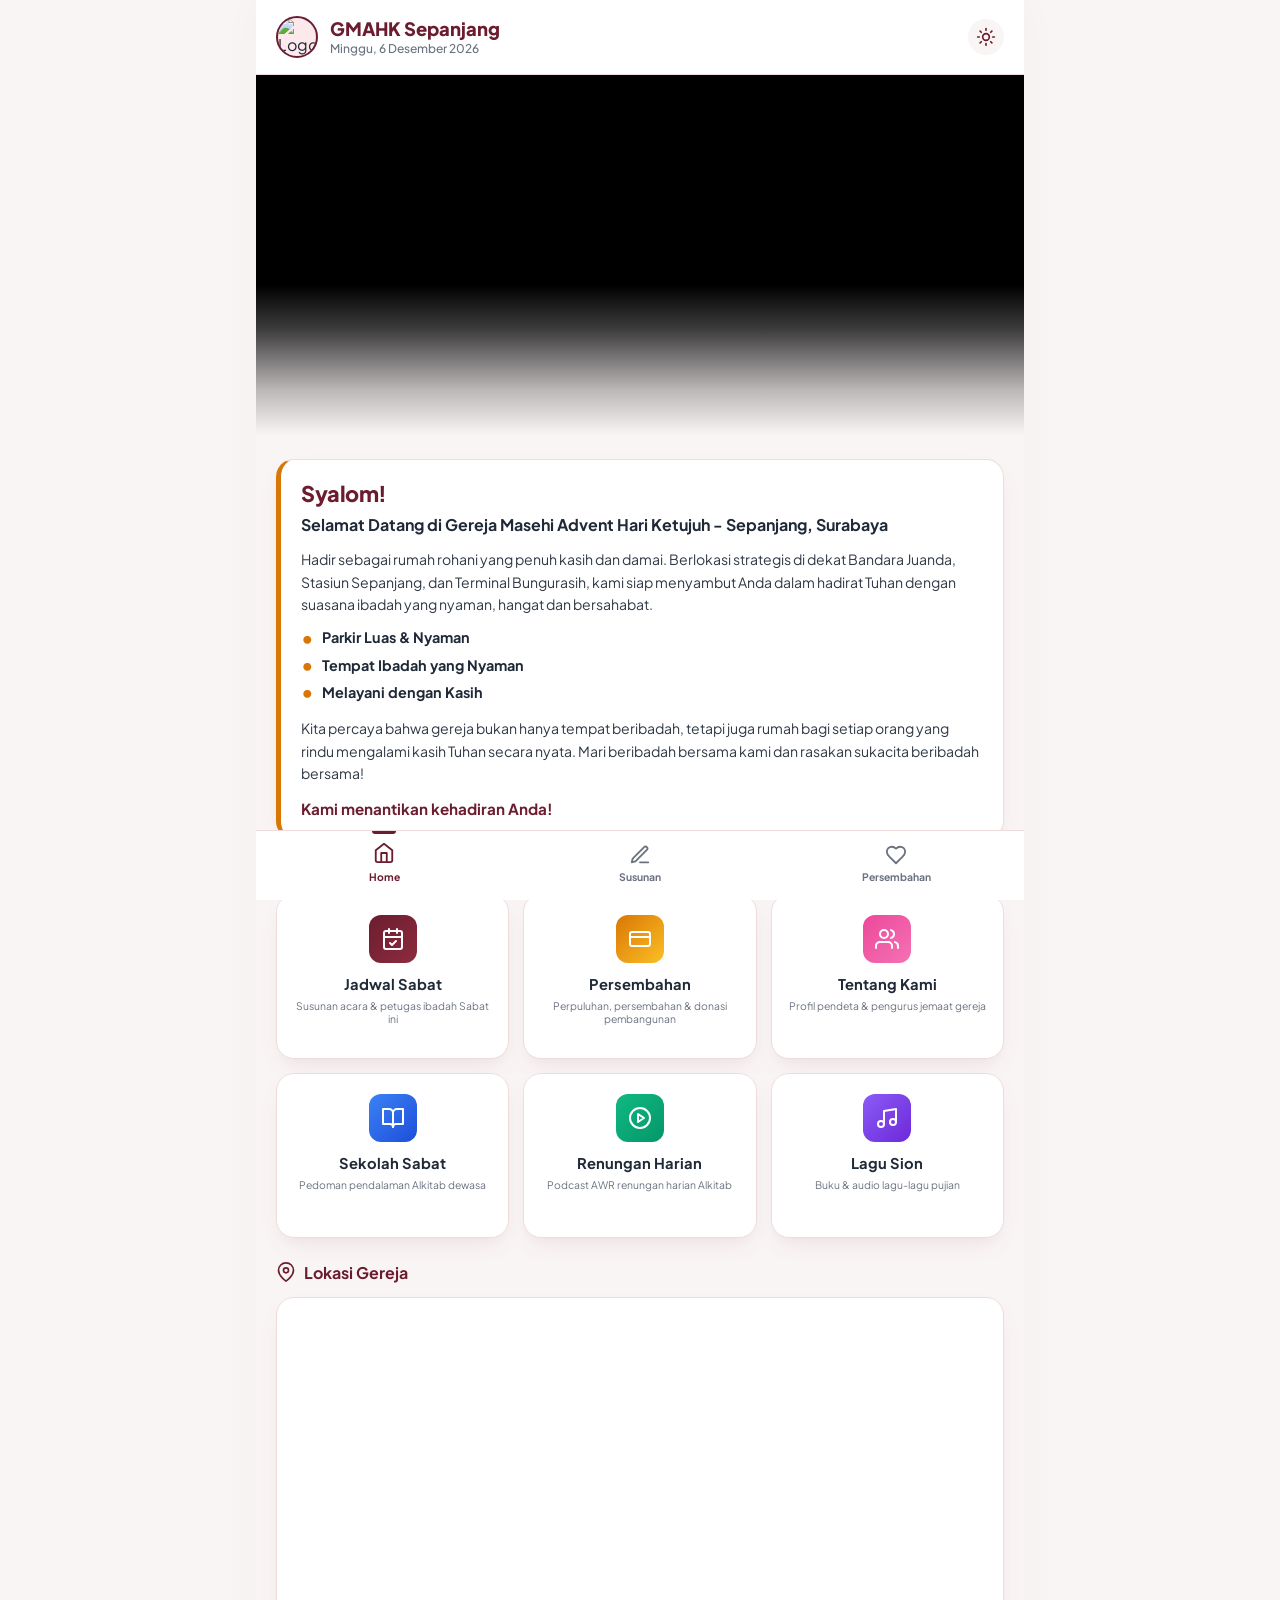
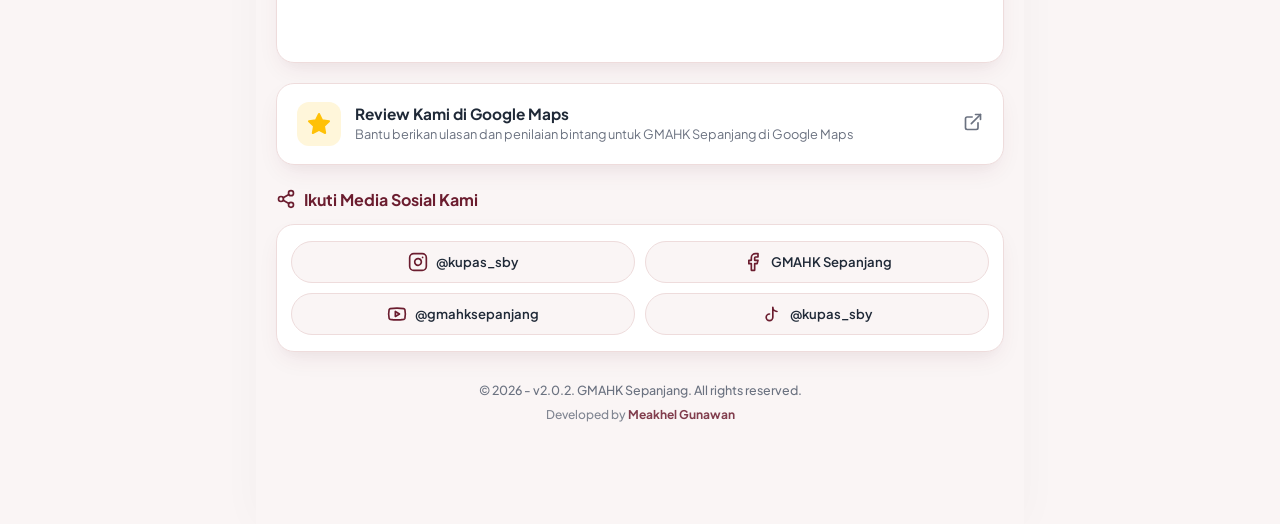
==== commit 8a7ee54f: "refactor: replace local storage schedule overrides with cloud-based synchronization via Supabase" ====
--- a/index.html
+++ b/index.html
@@ -301,7 +301,7 @@
 
                 <!-- FOOTER -->
                 <footer class="app-footer">
-                    <p>&copy; 2026 - v2.0.1. GMAHK Sepanjang. All rights reserved.</p>
+                    <p>&copy; 2026 - v2.0.2. GMAHK Sepanjang. All rights reserved.</p>
                     <p class="developer-credit">Developed by <span>Meakhel Gunawan</span></p>
                 </footer>
             </section>
@@ -484,14 +484,14 @@
                                     <span>Reset Data</span>
                                 </button>
                                 <button class="btn btn-secondary header-action-btn" id="btn-toggle-edit"
-                                    onclick="toggleEditSementara()" title="Edit Sementara">
+                                    onclick="toggleEditSementara()" title="Edit" style="display: none;">
                                     <svg xmlns="http://www.w3.org/2000/svg" width="15" height="15" viewBox="0 0 24 24"
                                         fill="none" stroke="currentColor" stroke-width="2" stroke-linecap="round"
                                         stroke-linejoin="round">
                                         <path d="M17 3a2.85 2.83 0 1 1 4 4L7.5 20.5 2 22l1.5-5.5Z" />
                                         <path d="m15 5 4 4" />
                                     </svg>
-                                    <span>Edit Sementara</span>
+                                    <span>Edit</span>
                                 </button>
                                 <button class="btn btn-primary header-action-btn copy-wa-header-btn"
                                     onclick="copyScheduleText()" title="Salin Format WA">
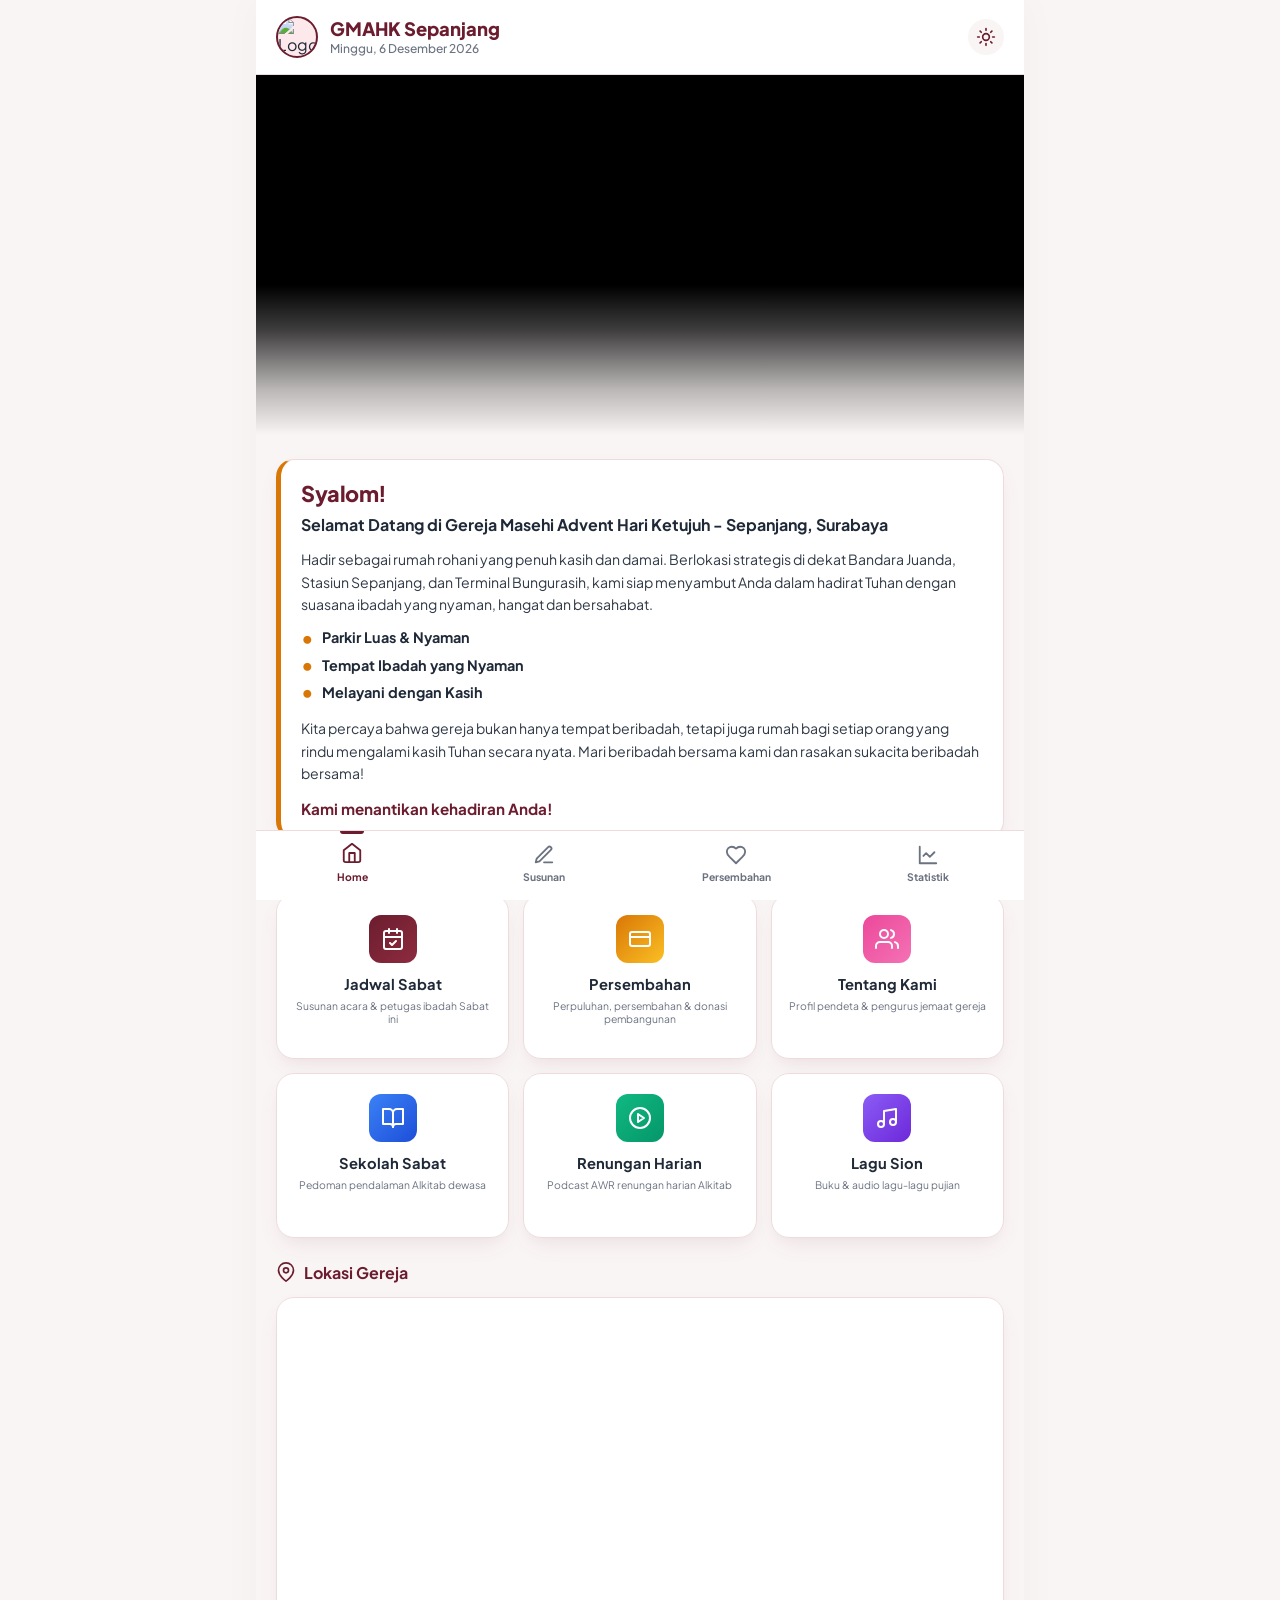
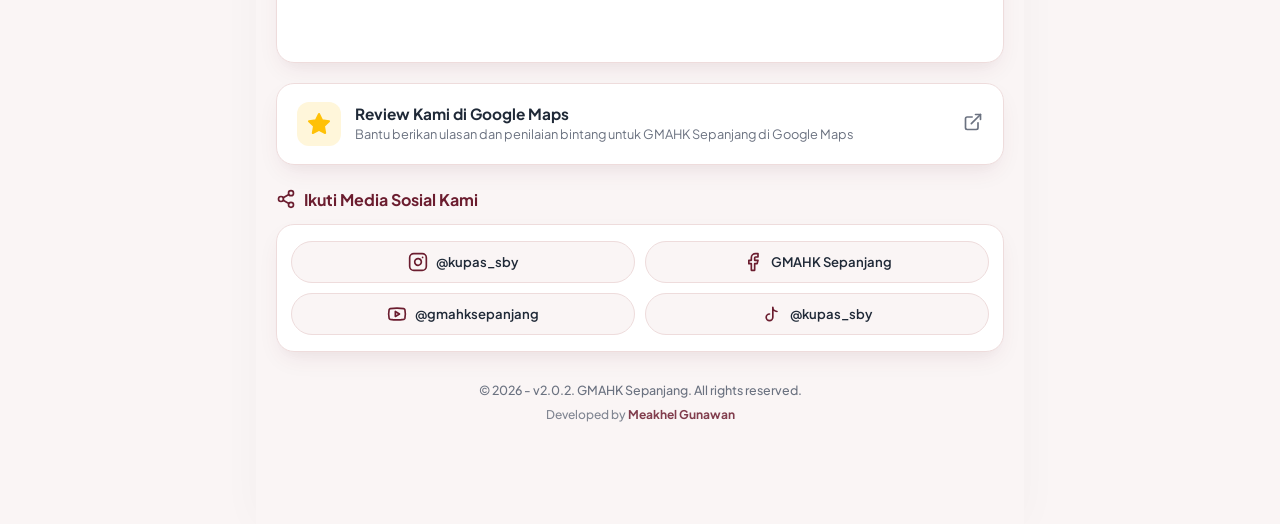
==== commit 1bfd98ac: "feat: add admin-only statistics dashboard tab with membership and attendance analytics" ====
--- a/index.html
+++ b/index.html
@@ -934,6 +934,452 @@
                     </div>
                 </div>
             </section>
+
+            <!-- ================= STATISTIK TAB (ADMIN ONLY) ================= -->
+            <section id="tab-statistik" class="tab-pane">
+                <!-- Header Tab Statistik -->
+                <div class="statistik-header">
+                    <div class="statistik-header-title">
+                        <h2>Statistik Jemaat & Kehadiran</h2>
+                        <p>Dashboard analitik keanggotaan dan tren kehadiran ibadah</p>
+                    </div>
+                    <div class="statistik-header-actions" id="statistikHeaderActions">
+                        <div class="statistik-header-badge" id="statistikSessionStatus">
+                            <span class="badge-lock">🔒 Akses Terbatas</span>
+                        </div>
+                        <button class="btn btn-primary btn-sm edit-stats-btn" id="editStatsBtn"
+                            onclick="openEditStatsActionModal()" style="display: none;"
+                            title="Edit data statistik atau catat kehadiran">
+                            <svg xmlns="http://www.w3.org/2000/svg" width="14" height="14" viewBox="0 0 24 24"
+                                fill="none" stroke="currentColor" stroke-width="2" stroke-linecap="round"
+                                stroke-linejoin="round">
+                                <path d="M17 3a2.85 2.83 0 1 1 4 4L7.5 20.5 2 22l1.5-5.5Z" />
+                                <path d="m15 5 4 4" />
+                            </svg>
+                            <span>Edit Data</span>
+                        </button>
+                    </div>
+                </div>
+
+                <!-- 1. LOCKED VIEW (Shown when NOT logged in as admin) -->
+                <div id="statistikLockState" class="card statistik-lock-card">
+                    <div class="lock-icon-circle">
+                        <svg xmlns="http://www.w3.org/2000/svg" width="36" height="36" viewBox="0 0 24 24" fill="none"
+                            stroke="currentColor" stroke-width="2" stroke-linecap="round" stroke-linejoin="round">
+                            <rect width="18" height="11" x="3" y="11" rx="2" ry="2" />
+                            <path d="M7 11V7a5 5 0 0 1 10 0v4" />
+                        </svg>
+                    </div>
+                    <div class="lock-content-text">
+                        <h3>Akses Khusus Admin</h3>
+                        <p>Halaman statistik keanggotaan jemaat dan analitik kehadiran ibadah hanya dapat diakses oleh
+                            Admin atau Pengurus Jemaat GMAHK Sepanjang.</p>
+                    </div>
+                    <button class="btn btn-primary lock-login-btn" onclick="openLoginModal()">
+                        <svg xmlns="http://www.w3.org/2000/svg" width="16" height="16" viewBox="0 0 24 24" fill="none"
+                            stroke="currentColor" stroke-width="2" stroke-linecap="round" stroke-linejoin="round">
+                            <path d="M15 3h4a2 2 0 0 1 2 2v14a2 2 0 0 1-2 2h-4" />
+                            <polyline points="10 17 15 12 10 7" />
+                            <line x1="15" y1="12" x2="3" y2="12" />
+                        </svg>
+                        <span>Login Sebagai Admin</span>
+                    </button>
+                </div>
+
+                <!-- 2. AUTHENTICATED DASHBOARD VIEW (Shown when logged in as admin) -->
+                <div id="statistikDashboardContent" class="statistik-dashboard-content" style="display: none;">
+
+                    <!-- KPI Cards (4 Cards Grid) -->
+                    <div class="analytics-kpi-grid">
+                        <!-- Card 1: Total Anggota -->
+                        <div class="card stat-kpi-card total-kpi">
+                            <div class="stat-kpi-header">
+                                <span class="stat-kpi-label">Total Anggota</span>
+                                <div class="stat-kpi-icon maroon-soft">
+                                    <svg xmlns="http://www.w3.org/2000/svg" width="18" height="18" viewBox="0 0 24 24"
+                                        fill="none" stroke="currentColor" stroke-width="2" stroke-linecap="round"
+                                        stroke-linejoin="round">
+                                        <path d="M16 21v-2a4 4 0 0 0-4-4H6a4 4 0 0 0-4 4v2" />
+                                        <circle cx="9" cy="7" r="4" />
+                                        <path d="M22 21v-2a4 4 0 0 0-3-3.87" />
+                                        <path d="M16 3.13a4 4 0 0 1 0 7.75" />
+                                    </svg>
+                                </div>
+                            </div>
+                            <div class="stat-kpi-body">
+                                <h3 class="stat-kpi-value" id="statTotalJemaat">158</h3>
+                                <span class="stat-kpi-unit">Jiwa</span>
+                            </div>
+                            <div class="stat-kpi-footer">
+                                <span class="trend-badge positive">
+                                    <svg xmlns="http://www.w3.org/2000/svg" width="12" height="12" viewBox="0 0 24 24"
+                                        fill="none" stroke="currentColor" stroke-width="3" stroke-linecap="round"
+                                        stroke-linejoin="round">
+                                        <polyline points="18 15 12 9 6 15" />
+                                    </svg>
+                                    +3 Jiwa (2026)
+                                </span>
+                                <span class="stat-footer-text">Jemaat Terdaftar</span>
+                            </div>
+                        </div>
+
+                        <!-- Card 2: Rata-rata Kehadiran Sabat -->
+                        <div class="card stat-kpi-card attendance-kpi">
+                            <div class="stat-kpi-header">
+                                <span class="stat-kpi-label">Rata-rata Hadir</span>
+                                <div class="stat-kpi-icon gold-soft">
+                                    <svg xmlns="http://www.w3.org/2000/svg" width="18" height="18" viewBox="0 0 24 24"
+                                        fill="none" stroke="currentColor" stroke-width="2" stroke-linecap="round"
+                                        stroke-linejoin="round">
+                                        <path d="M3 3v18h18" />
+                                        <path d="m19 9-5 5-4-4-3 3" />
+                                    </svg>
+                                </div>
+                            </div>
+                            <div class="stat-kpi-body">
+                                <h3 class="stat-kpi-value" id="statAvgAttendance">112</h3>
+                                <span class="stat-kpi-unit">Jiwa / Sabat</span>
+                            </div>
+                            <div class="stat-kpi-footer">
+                                <span class="trend-badge positive">
+                                    <svg xmlns="http://www.w3.org/2000/svg" width="12" height="12" viewBox="0 0 24 24"
+                                        fill="none" stroke="currentColor" stroke-width="3" stroke-linecap="round"
+                                        stroke-linejoin="round">
+                                        <polyline points="18 15 12 9 6 15" />
+                                    </svg>
+                                    70.9%
+                                </span>
+                                <span class="stat-footer-text">Rasio Partisipasi</span>
+                            </div>
+                        </div>
+
+                        <!-- Card 3: Laki-laki -->
+                        <div class="card stat-kpi-card male-kpi">
+                            <div class="stat-kpi-header">
+                                <span class="stat-kpi-label">Laki-laki</span>
+                                <div class="stat-kpi-icon blue-soft">
+                                    <svg xmlns="http://www.w3.org/2000/svg" width="18" height="18" viewBox="0 0 24 24"
+                                        fill="none" stroke="currentColor" stroke-width="2" stroke-linecap="round"
+                                        stroke-linejoin="round">
+                                        <circle cx="10" cy="14" r="5" />
+                                        <line x1="19" y1="5" x2="13.6" y2="10.4" />
+                                        <polyline points="15 5 19 5 19 9" />
+                                    </svg>
+                                </div>
+                            </div>
+                            <div class="stat-kpi-body">
+                                <h3 class="stat-kpi-value" id="statMaleCount">74</h3>
+                                <span class="stat-kpi-unit">Jiwa</span>
+                            </div>
+                            <div class="stat-kpi-footer">
+                                <span class="ratio-pill blue" id="statMalePct">46.8%</span>
+                                <span class="stat-footer-text">dari Total Jemaat</span>
+                            </div>
+                        </div>
+
+                        <!-- Card 4: Perempuan -->
+                        <div class="card stat-kpi-card female-kpi">
+                            <div class="stat-kpi-header">
+                                <span class="stat-kpi-label">Perempuan</span>
+                                <div class="stat-kpi-icon pink-soft">
+                                    <svg xmlns="http://www.w3.org/2000/svg" width="18" height="18" viewBox="0 0 24 24"
+                                        fill="none" stroke="currentColor" stroke-width="2" stroke-linecap="round"
+                                        stroke-linejoin="round">
+                                        <circle cx="12" cy="9" r="5" />
+                                        <line x1="12" y1="14" x2="12" y2="21" />
+                                        <line x1="9" y1="18" x2="15" y2="18" />
+                                    </svg>
+                                </div>
+                            </div>
+                            <div class="stat-kpi-body">
+                                <h3 class="stat-kpi-value" id="statFemaleCount">84</h3>
+                                <span class="stat-kpi-unit">Jiwa</span>
+                            </div>
+                            <div class="stat-kpi-footer">
+                                <span class="ratio-pill pink" id="statFemalePct">53.2%</span>
+                                <span class="stat-footer-text">dari Total Jemaat</span>
+                            </div>
+                        </div>
+                    </div>
+
+                    <!-- Gender & Demographic Breakdown Card -->
+                    <div class="card gender-demographic-card">
+                        <div class="card-section-header">
+                            <div class="header-with-icon">
+                                <div class="mini-icon-circle maroon">
+                                    <svg xmlns="http://www.w3.org/2000/svg" width="16" height="16" viewBox="0 0 24 24"
+                                        fill="none" stroke="currentColor" stroke-width="2" stroke-linecap="round"
+                                        stroke-linejoin="round">
+                                        <path d="M17 21v-2a4 4 0 0 0-4-4H5a4 4 0 0 0-4 4v2" />
+                                        <circle cx="9" cy="7" r="4" />
+                                        <path d="M23 21v-2a4 4 0 0 0-3-3.87" />
+                                        <path d="M16 3.13a4 4 0 0 1 0 7.75" />
+                                    </svg>
+                                </div>
+                                <div>
+                                    <h4>Komposisi Gender & Usia</h4>
+                                    <p>Proporsi pria & wanita serta kelompok pelayanan jemaat</p>
+                                </div>
+                            </div>
+                        </div>
+
+                        <!-- Gender Ratio Progress Bar -->
+                        <div class="gender-bar-wrapper">
+                            <div class="gender-bar-labels">
+                                <div class="gender-label-item male">
+                                    <span class="dot blue"></span>
+                                    <span>Pria: <strong id="barMaleText">74 Jiwa</strong> (<span
+                                            id="barMalePct">46.8%</span>)</span>
+                                </div>
+                                <div class="gender-label-item female">
+                                    <span>Wanita: <strong id="barFemaleText">84 Jiwa</strong> (<span
+                                            id="barFemalePct">53.2%</span>)</span>
+                                    <span class="dot pink"></span>
+                                </div>
+                            </div>
+                            <div class="gender-progress-track">
+                                <div class="gender-progress-segment male" id="progressMale" style="width: 46.8%;"></div>
+                                <div class="gender-progress-segment female" id="progressFemale" style="width: 53.2%;">
+                                </div>
+                            </div>
+                        </div>
+
+                        <!-- Demographics Age Group Grid -->
+                        <div class="age-demographics-grid">
+                            <div class="age-item">
+                                <span class="age-icon">👶</span>
+                                <div class="age-details">
+                                    <span class="age-label">Anak-anak (SS)</span>
+                                    <strong class="age-count">32 Jiwa</strong>
+                                </div>
+                                <span class="age-pct">20%</span>
+                            </div>
+                            <div class="age-item">
+                                <span class="age-icon">🧑</span>
+                                <div class="age-details">
+                                    <span class="age-label">Pemuda (PA)</span>
+                                    <strong class="age-count">41 Jiwa</strong>
+                                </div>
+                                <span class="age-pct">26%</span>
+                            </div>
+                            <div class="age-item">
+                                <span class="age-icon">👨‍💼</span>
+                                <div class="age-details">
+                                    <span class="age-label">Dewasa</span>
+                                    <strong class="age-count">59 Jiwa</strong>
+                                </div>
+                                <span class="age-pct">37%</span>
+                            </div>
+                            <div class="age-item">
+                                <span class="age-icon">🧓</span>
+                                <div class="age-details">
+                                    <span class="age-label">Senior / Lansia</span>
+                                    <strong class="age-count">26 Jiwa</strong>
+                                </div>
+                                <span class="age-pct">17%</span>
+                            </div>
+                        </div>
+                    </div>
+
+                    <!-- YOUTUBE ANALYTICS STYLE ATTENDANCE LINE CHART CARD -->
+                    <div class="card analytics-chart-card">
+                        <div class="chart-card-header">
+                            <div class="chart-title-area">
+                                <div class="header-with-icon">
+                                    <div class="mini-icon-circle gold">
+                                        <svg xmlns="http://www.w3.org/2000/svg" width="16" height="16"
+                                            viewBox="0 0 24 24" fill="none" stroke="currentColor" stroke-width="2"
+                                            stroke-linecap="round" stroke-linejoin="round">
+                                            <polyline points="22 12 18 12 15 21 9 3 6 12 2 12" />
+                                        </svg>
+                                    </div>
+                                    <div>
+                                        <h4>Tren Kehadiran Ibadah Sabat</h4>
+                                        <p>Grafik metrik kehadiran per minggu (YouTube Analytics style)</p>
+                                    </div>
+                                </div>
+                            </div>
+
+                            <!-- Time Filter Segment Buttons (Triwulan Ini & Triwulan Sebelumnya) -->
+                            <div class="chart-time-switcher">
+                                <button class="time-filter-btn active" id="filter-current-tw"
+                                    onclick="switchAnalyticsRange('current-tw')">Triwulan Ini (TW 3)</button>
+                                <button class="time-filter-btn" id="filter-prev-tw"
+                                    onclick="switchAnalyticsRange('prev-tw')">Triwulan Sebelumnya (TW 2)</button>
+                            </div>
+                        </div>
+
+                        <!-- Chart Summary Highlight Numbers (Berdasarkan Ibadah Khotbah) -->
+                        <div class="chart-metrics-highlight">
+                            <div class="chart-metric-item">
+                                <span class="chart-metric-label">Rata-rata Sekolah Sabat</span>
+                                <div class="chart-metric-value-wrap">
+                                    <strong class="chart-metric-val" id="chartAvgSSVal"
+                                        style="color: #3B82F6;">101</strong>
+                                    <span class="chart-metric-unit">hadir / Sabat</span>
+                                </div>
+                            </div>
+                            <div class="chart-metric-item">
+                                <span class="chart-metric-label">Rata-rata Khotbah</span>
+                                <div class="chart-metric-value-wrap">
+                                    <strong class="chart-metric-val" id="chartAvgVal">122</strong>
+                                    <span class="chart-metric-unit">hadir / Sabat</span>
+                                    <span class="trend-badge positive" id="chartTrendBadge">+6.4%</span>
+                                </div>
+                            </div>
+                            <div class="chart-metric-item">
+                                <span class="chart-metric-label">Puncak Kehadiran</span>
+                                <div class="chart-metric-value-wrap">
+                                    <strong class="chart-metric-val" id="chartPeakVal">138</strong>
+                                    <span class="chart-metric-unit" id="chartPeakDate">(Sabat ke-2, 11 Jul)</span>
+                                </div>
+                            </div>
+                        </div>
+
+                        <!-- SVG Interactive Dual-Line Chart Canvas -->
+                        <div class="chart-canvas-container" id="attendanceChartContainer">
+                            <div class="chart-tooltip" id="chartTooltip" style="display: none;">
+                                <div class="tooltip-header" id="tooltipHeader">Sabat ke-2 • 11 Juli 2026</div>
+                                <div class="tooltip-theme" id="tooltipTheme">Sabat Pelayanan Khusus</div>
+                                <div class="tooltip-stat-row khotbah-row">
+                                    <span class="dot maroon"></span>
+                                    <span>Ibadah Khotbah: <strong id="tooltipKhotbah">138</strong> Jiwa</span>
+                                </div>
+                                <div class="tooltip-stat-row ss-row">
+                                    <span class="dot blue"></span>
+                                    <span>Sekolah Sabat: <strong id="tooltipSS">118</strong> Jiwa</span>
+                                </div>
+                                <div class="tooltip-sub" id="tooltipSub">Pria: 64 | Wanita: 74 | Anak: 28</div>
+                            </div>
+                            <svg id="attendanceSvgChart" class="attendance-svg-chart" viewBox="0 0 700 290">
+                                <!-- Generated dynamically via JavaScript -->
+                            </svg>
+                        </div>
+
+                        <!-- Chart Legend / Details -->
+                        <div class="chart-footer-legend">
+                            <div class="legend-item">
+                                <span class="legend-line secondary"></span>
+                                <span>Sekolah Sabat (09:00)</span>
+                            </div>
+                            <div class="legend-item">
+                                <span class="legend-line dashed-secondary"></span>
+                                <span>Rata-rata SS</span>
+                            </div>
+                            <div class="legend-item">
+                                <span class="legend-line primary"></span>
+                                <span>Ibadah Khotbah (10:30)</span>
+                            </div>
+                            <div class="legend-item">
+                                <span class="legend-line dashed"></span>
+                                <span>Rata-rata Khotbah</span>
+                            </div>
+                            <div class="legend-item highlight-legend">
+                                <span class="legend-star">🌟</span>
+                                <span>Highlight Sabat ke-2 & ke-7</span>
+                            </div>
+                            <div class="legend-hint">
+                                <svg xmlns="http://www.w3.org/2000/svg" width="12" height="12" viewBox="0 0 24 24"
+                                    fill="none" stroke="currentColor" stroke-width="2" stroke-linecap="round"
+                                    stroke-linejoin="round">
+                                    <circle cx="12" cy="12" r="10" />
+                                    <line x1="12" y1="16" x2="12" y2="12" />
+                                    <line x1="12" y1="8" x2="12.01" y2="8" />
+                                </svg>
+                                Sentuh titik grafik untuk detail
+                            </div>
+                        </div>
+                    </div>
+
+                    <!-- Department Attendance Averages -->
+                    <h4 class="section-title">
+                        <svg xmlns="http://www.w3.org/2000/svg" width="20" height="20" viewBox="0 0 24 24" fill="none"
+                            stroke="currentColor" stroke-width="2" stroke-linecap="round" stroke-linejoin="round">
+                            <rect width="18" height="18" x="3" y="3" rx="2" />
+                            <path d="M3 9h18" />
+                            <path d="M9 21V9" />
+                        </svg>
+                        Rata-rata Partisipasi per Ibadah
+                    </h4>
+                    <div class="dept-attendance-grid">
+                        <div class="card dept-card">
+                            <div class="dept-icon blue-bg">📖</div>
+                            <div class="dept-info">
+                                <div class="dept-name-row">
+                                    <h5>Sekolah Sabat</h5>
+                                    <span class="dept-pct">62%</span>
+                                </div>
+                                <p>09.00 - 10.30 WIB</p>
+                                <strong>98 Jiwa</strong>
+                            </div>
+                        </div>
+                        <div class="card dept-card">
+                            <div class="dept-icon maroon-bg">⛪</div>
+                            <div class="dept-info">
+                                <div class="dept-name-row">
+                                    <h5>Ibadah Khotbah</h5>
+                                    <span class="dept-pct">75%</span>
+                                </div>
+                                <p>10.30 - 12.00 WIB</p>
+                                <strong>118 Jiwa</strong>
+                            </div>
+                        </div>
+                        <div class="card dept-card">
+                            <div class="dept-icon purple-bg">🔥</div>
+                            <div class="dept-info">
+                                <div class="dept-name-row">
+                                    <h5>Pemuda Advent</h5>
+                                    <span class="dept-pct">29%</span>
+                                </div>
+                                <p>14.00 - 16.00 WIB</p>
+                                <strong>46 Jiwa</strong>
+                            </div>
+                        </div>
+                        <div class="card dept-card">
+                            <div class="dept-icon green-bg">🙏</div>
+                            <div class="dept-info">
+                                <div class="dept-name-row">
+                                    <h5>Rabu Malam</h5>
+                                    <span class="dept-pct">24%</span>
+                                </div>
+                                <p>19.00 - 20.00 WIB</p>
+                                <strong>38 Jiwa</strong>
+                            </div>
+                        </div>
+                    </div>
+
+                    <!-- Recent Sabbath Attendance Log Table -->
+                    <h4 class="section-title">
+                        <svg xmlns="http://www.w3.org/2000/svg" width="20" height="20" viewBox="0 0 24 24" fill="none"
+                            stroke="currentColor" stroke-width="2" stroke-linecap="round" stroke-linejoin="round">
+                            <path d="M14 2H6a2 2 0 0 0-2 2v16a2 2 0 0 0 2 2h12a2 2 0 0 0 2-2V8z" />
+                            <polyline points="14 2 14 8 20 8" />
+                            <line x1="16" y1="13" x2="8" y2="13" />
+                            <line x1="16" y1="17" x2="8" y2="17" />
+                            <polyline points="10 9 9 9 8 9" />
+                        </svg>
+                        Log Kehadiran Sabat Terkini
+                    </h4>
+                    <div class="card recent-attendance-card">
+                        <div class="table-scroll-wrapper">
+                            <table class="attendance-table">
+                                <thead>
+                                    <tr>
+                                        <th>Tanggal Sabat</th>
+                                        <th>Acara / Tema</th>
+                                        <th>Total Jam SS</th>
+                                        <th>Total Jam Khotbah</th>
+                                    </tr>
+                                </thead>
+                                <tbody id="attendanceTableBody">
+                                    <!-- Populated dynamically via JS -->
+                                </tbody>
+                            </table>
+                        </div>
+                    </div>
+
+                </div>
+            </section>
         </main>
 
 
@@ -1011,6 +1457,26 @@
                                 <path d="M16 3.13a4 4 0 0 1 0 7.75" />
                             </svg>
                             <span>Pemuda Advent</span>
+                        </button>
+                        <button class="admin-nav-item" id="btn-adm-kehadiran" onclick="switchAdminTab('kehadiran')">
+                            <svg xmlns="http://www.w3.org/2000/svg" width="18" height="18" viewBox="0 0 24 24"
+                                fill="none" stroke="currentColor" stroke-width="2" stroke-linecap="round"
+                                stroke-linejoin="round">
+                                <path d="M3 3v18h18" />
+                                <path d="m19 9-5 5-4-4-3 3" />
+                            </svg>
+                            <span>Kehadiran Sabat</span>
+                        </button>
+                        <button class="admin-nav-item" id="btn-adm-jemaat" onclick="switchAdminTab('jemaat')">
+                            <svg xmlns="http://www.w3.org/2000/svg" width="18" height="18" viewBox="0 0 24 24"
+                                fill="none" stroke="currentColor" stroke-width="2" stroke-linecap="round"
+                                stroke-linejoin="round">
+                                <path d="M16 21v-2a4 4 0 0 0-4-4H6a4 4 0 0 0-4 4v2" />
+                                <circle cx="9" cy="7" r="4" />
+                                <path d="M22 21v-2a4 4 0 0 0-3-3.87" />
+                                <path d="M16 3.13a4 4 0 0 1 0 7.75" />
+                            </svg>
+                            <span>Profil Jemaat</span>
                         </button>
                     </nav>
                 </div>
@@ -1087,6 +1553,14 @@
                 </svg>
                 <span>Persembahan</span>
             </button>
+            <button class="nav-item" id="nav-statistik" onclick="switchTab('statistik')">
+                <svg xmlns="http://www.w3.org/2000/svg" width="22" height="22" viewBox="0 0 24 24" fill="none"
+                    stroke="currentColor" stroke-width="2" stroke-linecap="round" stroke-linejoin="round">
+                    <path d="M3 3v18h18" />
+                    <path d="m19 9-5 5-4-4-3 3" />
+                </svg>
+                <span>Statistik</span>
+            </button>
         </nav>
     </div>
 
@@ -1145,6 +1619,207 @@
         </div>
     </div>
 
+    <!-- ====================================== -->
+    <!-- 1. STATISTIK ACTION SELECTOR MODAL     -->
+    <!-- ====================================== -->
+    <div id="modalStatistikAction" class="modal-overlay">
+        <div class="modal-content login-modal-card" style="max-width: 440px;">
+            <button class="modal-close" onclick="closeModalStatistikAction()">&times;</button>
+            <div class="login-modal-header">
+                <div class="login-modal-icon">
+                    <svg xmlns="http://www.w3.org/2000/svg" width="24" height="24" viewBox="0 0 24 24" fill="none"
+                        stroke="currentColor" stroke-width="2" stroke-linecap="round" stroke-linejoin="round">
+                        <path d="M3 3v18h18" />
+                        <path d="m19 9-5 5-4-4-3 3" />
+                    </svg>
+                </div>
+                <h2>Kelola Data Statistik</h2>
+                <p>Pilih data analitik jemaat atau kehadiran ibadah yang ingin Anda kelola.</p>
+            </div>
+            <div class="stats-action-button-list">
+                <button class="stats-action-card-btn" onclick="closeModalStatistikAction(); openModalInputKehadiran();">
+                    <div class="stats-action-icon blue">
+                        <svg xmlns="http://www.w3.org/2000/svg" width="20" height="20" viewBox="0 0 24 24" fill="none"
+                            stroke="currentColor" stroke-width="2" stroke-linecap="round" stroke-linejoin="round">
+                            <rect width="18" height="18" x="3" y="4" rx="2" ry="2" />
+                            <line x1="16" y1="2" x2="16" y2="6" />
+                            <line x1="8" y1="2" x2="8" y2="6" />
+                            <line x1="3" y1="10" x2="21" y2="10" />
+                            <line x1="12" y1="14" x2="12" y2="18" />
+                            <line x1="10" y1="16" x2="14" y2="16" />
+                        </svg>
+                    </div>
+                    <div class="stats-action-text">
+                        <h5>Catat Kehadiran Sabat</h5>
+                        <p>Input kehadiran Sekolah Sabat & Ibadah Khotbah per Sabat</p>
+                    </div>
+                    <span class="stats-action-arrow">➜</span>
+                </button>
+
+                <button class="stats-action-card-btn"
+                    onclick="closeModalStatistikAction(); openModalEditProfilJemaat();">
+                    <div class="stats-action-icon pink">
+                        <svg xmlns="http://www.w3.org/2000/svg" width="20" height="20" viewBox="0 0 24 24" fill="none"
+                            stroke="currentColor" stroke-width="2" stroke-linecap="round" stroke-linejoin="round">
+                            <path d="M17 21v-2a4 4 0 0 0-4-4H5a4 4 0 0 0-4 4v2" />
+                            <circle cx="9" cy="7" r="4" />
+                            <path d="M23 21v-2a4 4 0 0 0-3-3.87" />
+                            <path d="M16 3.13a4 4 0 0 1 0 7.75" />
+                        </svg>
+                    </div>
+                    <div class="stats-action-text">
+                        <h5>Ubah Profil & Jumlah Jemaat</h5>
+                        <p>Update total anggota jemaat terdaftar, pria, & wanita</p>
+                    </div>
+                    <span class="stats-action-arrow">➜</span>
+                </button>
+
+                <button class="stats-action-card-btn"
+                    onclick="closeModalStatistikAction(); openAdminDashboardView(); switchAdminTab('kehadiran');">
+                    <div class="stats-action-icon maroon">
+                        <svg xmlns="http://www.w3.org/2000/svg" width="20" height="20" viewBox="0 0 24 24" fill="none"
+                            stroke="currentColor" stroke-width="2" stroke-linecap="round" stroke-linejoin="round">
+                            <rect width="18" height="18" x="3" y="3" rx="2" />
+                            <path d="M3 9h18" />
+                            <path d="M9 21V9" />
+                        </svg>
+                    </div>
+                    <div class="stats-action-text">
+                        <h5>Buka Database Admin Penuh</h5>
+                        <p>Lihat dan edit seluruh baris data di spreadsheet admin</p>
+                    </div>
+                    <span class="stats-action-arrow">➜</span>
+                </button>
+            </div>
+        </div>
+    </div>
+
+    <!-- ====================================== -->
+    <!-- 2. INPUT KEHADIRAN SABAT MODAL         -->
+    <!-- ====================================== -->
+    <div id="modalInputKehadiran" class="modal-overlay">
+        <div class="modal-content login-modal-card" style="max-width: 480px;">
+            <button class="modal-close" onclick="closeModalInputKehadiran()">&times;</button>
+            <div class="login-modal-header">
+                <div class="login-modal-icon">
+                    <svg xmlns="http://www.w3.org/2000/svg" width="24" height="24" viewBox="0 0 24 24" fill="none"
+                        stroke="currentColor" stroke-width="2" stroke-linecap="round" stroke-linejoin="round">
+                        <rect width="18" height="18" x="3" y="4" rx="2" ry="2" />
+                        <line x1="16" y1="2" x2="16" y2="6" />
+                        <line x1="8" y1="2" x2="8" y2="6" />
+                        <line x1="3" y1="10" x2="21" y2="10" />
+                    </svg>
+                </div>
+                <h2>Catat Kehadiran Sabat</h2>
+                <p>Input absensi Ibadah Khotbah dan Sekolah Sabat.</p>
+            </div>
+            <form onsubmit="event.preventDefault(); handleSimpanKehadiran();">
+                <div class="login-form-body">
+                    <div class="input-group">
+                        <label for="inpKehadiranTanggal">Tanggal Sabat</label>
+                        <input type="date" id="inpKehadiranTanggal" required>
+                    </div>
+                    <div class="input-group">
+                        <label for="inpKehadiranTema">Tema Ibadah / Keterangan</label>
+                        <input type="text" id="inpKehadiranTema" placeholder="Contoh: Ibadah Sabat Raya"
+                            value="Ibadah Sabat Raya" required>
+                    </div>
+
+                    <!-- Dual Session Card Box -->
+                    <div class="form-dual-section-box">
+                        <!-- Sesi 1: Sekolah Sabat -->
+                        <div class="session-input-header blue-accent">
+                            <span class="session-dot blue"></span>
+                            <strong>1. Ibadah Sekolah Sabat (09.00 WIB)</strong>
+                        </div>
+                        <div class="input-group" style="margin-top: 6px;">
+                            <label for="inpKehadiranSS">Jumlah Hadir Sekolah Sabat (Jiwa)</label>
+                            <input type="number" id="inpKehadiranSS" placeholder="0" min="0" value="98" required>
+                        </div>
+
+                        <!-- Sesi 2: Ibadah Khotbah (Patokan Utama) -->
+                        <div class="session-input-header maroon-accent" style="margin-top: 14px;">
+                            <span class="session-dot maroon"></span>
+                            <strong>2. Ibadah Khotbah (10.30 WIB - Patokan Utama)</strong>
+                        </div>
+                        <div style="display: grid; grid-template-columns: 1fr 1fr 1fr; gap: 8px; margin-top: 6px;">
+                            <div class="input-group">
+                                <label for="inpKehadiranPria">Pria</label>
+                                <input type="number" id="inpKehadiranPria" placeholder="0" min="0" value="55"
+                                    oninput="hitungTotalKhotbahModal()" required>
+                            </div>
+                            <div class="input-group">
+                                <label for="inpKehadiranWanita">Wanita</label>
+                                <input type="number" id="inpKehadiranWanita" placeholder="0" min="0" value="63"
+                                    oninput="hitungTotalKhotbahModal()" required>
+                            </div>
+                            <div class="input-group">
+                                <label for="inpKehadiranAnak">Anak</label>
+                                <input type="number" id="inpKehadiranAnak" placeholder="0" min="0" value="24"
+                                    oninput="hitungTotalKhotbahModal()" required>
+                            </div>
+                        </div>
+
+                        <div class="live-total-pill">
+                            <span>Total Hadir Ibadah Khotbah:</span>
+                            <strong id="modalKhotbahTotalPreview">142 Jiwa</strong>
+                        </div>
+                    </div>
+                </div>
+                <button class="btn btn-primary login-submit-btn" id="btnSimpanKehadiran" type="submit">Simpan Kehadiran
+                    Sabat</button>
+            </form>
+        </div>
+    </div>
+
+    <!-- ====================================== -->
+    <!-- 3. EDIT PROFIL JEMAAT MODAL            -->
+    <!-- ====================================== -->
+    <div id="modalEditProfilJemaat" class="modal-overlay">
+        <div class="modal-content login-modal-card" style="max-width: 440px;">
+            <button class="modal-close" onclick="closeModalEditProfilJemaat()">&times;</button>
+            <div class="login-modal-header">
+                <div class="login-modal-icon">
+                    <svg xmlns="http://www.w3.org/2000/svg" width="24" height="24" viewBox="0 0 24 24" fill="none"
+                        stroke="currentColor" stroke-width="2" stroke-linecap="round" stroke-linejoin="round">
+                        <path d="M17 21v-2a4 4 0 0 0-4-4H5a4 4 0 0 0-4 4v2" />
+                        <circle cx="9" cy="7" r="4" />
+                        <path d="M23 21v-2a4 4 0 0 0-3-3.87" />
+                        <path d="M16 3.13a4 4 0 0 1 0 7.75" />
+                    </svg>
+                </div>
+                <h2>Profil & Anggota Jemaat</h2>
+                <p>Kelola data master jumlah keanggotaan jemaat GMAHK Sepanjang.</p>
+            </div>
+            <form onsubmit="event.preventDefault(); handleSimpanProfilJemaat();">
+                <div class="login-form-body">
+                    <div style="display: grid; grid-template-columns: 1fr 1fr; gap: 10px;">
+                        <div class="input-group">
+                            <label for="inpProfilTotal">Total Seluruh Jemaat</label>
+                            <input type="number" id="inpProfilTotal" min="1" value="158" required>
+                        </div>
+                        <div class="input-group">
+                            <label for="inpProfilTahun">Tahun Periode</label>
+                            <input type="number" id="inpProfilTahun" min="2020" max="2099" value="2026" required>
+                        </div>
+                    </div>
+                    <div style="display: grid; grid-template-columns: 1fr 1fr; gap: 10px;">
+                        <div class="input-group">
+                            <label for="inpProfilPria">Laki-laki (Pria)</label>
+                            <input type="number" id="inpProfilPria" min="0" value="74" required>
+                        </div>
+                        <div class="input-group">
+                            <label for="inpProfilWanita">Perempuan (Wanita)</label>
+                            <input type="number" id="inpProfilWanita" min="0" value="84" required>
+                        </div>
+                    </div>
+                </div>
+                <button class="btn btn-primary login-submit-btn" id="btnSimpanProfil" type="submit">Simpan Profil
+                    Jemaat</button>
+            </form>
+        </div>
+    </div>
+
     <!-- Script Files -->
     <script src="https://cdn.jsdelivr.net/npm/@supabase/supabase-js@2"></script>
     <script src="script.js"></script>
--- a/style.css
+++ b/style.css
@@ -1,3013 +1,4139 @@
-/* ==========================================
-   STYLE SYSTEM - GMAHK SEPANJANG
-   ========================================== */
-
-/* Design Tokens & Theme Variables */
-:root {
-    --font-family: 'Plus Jakarta Sans', sans-serif;
-
-    /* Light Theme (Maroon & Warm Accents) */
-    --primary-color: #6B1D2F;
-    /* Maroon */
-    --primary-dark: #4A121E;
-    /* Deep Maroon */
-    --primary-light: #8E2B3F;
-    /* Soft Maroon */
-    --primary-rose: #FDE8EB;
-    /* Very light pink/rose tint */
-    --accent-color: #D97706;
-    /* Warm Gold */
-    --accent-light: #FBBF24;
-    /* Golden Yellow */
-    --accent-hover: #B45309;
-    /* Deep Gold */
-
-    --bg-app: #FAF5F5;
-    /* Light warm background */
-    --bg-card: #FFFFFF;
-    --text-main: #1F2937;
-    --text-muted: #6B7280;
-    --border-color: #EEDCDC;
-    --shadow: 0 10px 25px -5px rgba(107, 29, 47, 0.08), 0 8px 16px -6px rgba(107, 29, 47, 0.04);
-    --shadow-hover: 0 20px 25px -5px rgba(107, 29, 47, 0.15), 0 10px 10px -5px rgba(107, 29, 47, 0.05);
-    --card-radius: 18px;
-    --transition: all 0.3s cubic-bezier(0.4, 0, 0.2, 1);
-}
-
-/* Dark Theme Variables */
-body.dark-theme {
-    --bg-app: #140507;
-    /* Deep maroon-black */
-    --bg-card: #20090D;
-    /* Deep maroon card */
-    --text-main: #F9FAFB;
-    --text-muted: #9CA3AF;
-    --border-color: #3D151B;
-    --primary-rose: #3D1018;
-    --shadow: 0 10px 25px -5px rgba(0, 0, 0, 0.5), 0 8px 16px -6px rgba(0, 0, 0, 0.4);
-    --shadow-hover: 0 20px 30px -5px rgba(0, 0, 0, 0.6), 0 15px 15px -5px rgba(0, 0, 0, 0.5);
-}
-
-/* Base Styles */
-* {
-    margin: 0;
-    padding: 0;
-    box-sizing: border-box;
-    -webkit-tap-highlight-color: transparent;
-}
-
-body {
-    font-family: var(--font-family);
-    background-color: var(--bg-app);
-    color: var(--text-main);
-    transition: var(--transition);
-    display: flex;
-    justify-content: center;
-    min-height: 100vh;
-    overflow-x: hidden;
-}
-
-/* App Container Layout */
-.app-container {
-    width: 100%;
-    max-width: 480px;
-    /* Mobile first maximum width */
-    background-color: var(--bg-app);
-    min-height: 100vh;
-    display: flex;
-    flex-direction: column;
-    position: relative;
-    padding-bottom: 85px;
-    /* Spacing for bottom nav */
-    box-shadow: 0 0 40px rgba(0, 0, 0, 0.03);
-}
-
-/* Desktop layout optimization */
-@media (min-width: 768px) {
-    .app-container {
-        max-width: 768px;
-        /* Tablet / Small Desktop scale */
-    }
-}
-
-/* ==========================================
-   HEADER STYLE
-   ========================================== */
-.app-header {
-    background-color: var(--bg-card);
-    padding: 16px 20px;
-    display: flex;
-    justify-content: space-between;
-    align-items: center;
-    border-bottom: 1px solid var(--border-color);
-    position: sticky;
-    top: 0;
-    z-index: 100;
-    transition: var(--transition);
-}
-
-.header-logo-section {
-    display: flex;
-    align-items: center;
-    gap: 12px;
-}
-
-.logo-circle {
-    width: 42px;
-    height: 42px;
-    border-radius: 50%;
-    background-color: var(--primary-rose);
-    display: flex;
-    align-items: center;
-    justify-content: center;
-    border: 2px solid var(--primary-color);
-    overflow: hidden;
-}
-
-.app-logo {
-    width: 100%;
-    height: 100%;
-    object-fit: cover;
-}
-
-.app-header h1 {
-    font-size: 1.15rem;
-    font-weight: 800;
-    color: var(--primary-color);
-    line-height: 1.2;
-}
-
-body.dark-theme .app-header h1 {
-    color: var(--accent-light);
-}
-
-.current-date {
-    font-size: 0.75rem;
-    color: var(--text-muted);
-    font-weight: 500;
-}
-
-.action-btn {
-    background: none;
-    border: none;
-    cursor: pointer;
-    color: var(--primary-color);
-    padding: 8px;
-    border-radius: 50%;
-    background-color: var(--bg-app);
-    display: flex;
-    align-items: center;
-    justify-content: center;
-    transition: var(--transition);
-}
-
-.action-btn:hover {
-    transform: scale(1.05);
-}
-
-/* Toggle Switcher for Sun/Moon Icons */
-.sun-icon {
-    display: block;
-}
-
-.moon-icon {
-    display: none;
-}
-
-body.dark-theme .sun-icon {
-    display: none;
-}
-
-body.dark-theme .moon-icon {
-    display: block;
-    color: var(--accent-light);
-}
-
-/* ==========================================
-   MAIN CONTENT & TABS
-   ========================================== */
-.main-content {
-    padding: 20px;
-    flex-grow: 1;
-}
-
-.tab-pane {
-    display: none;
-    animation: fadeInUp 0.4s cubic-bezier(0.16, 1, 0.3, 1) forwards;
-}
-
-.tab-pane.active {
-    display: block;
-}
-
-@keyframes fadeInUp {
-    from {
-        opacity: 0;
-        transform: translateY(12px);
-    }
-
-    to {
-        opacity: 1;
-        transform: translateY(0);
-    }
-}
-
-/* Card design system */
-.card {
-    background-color: var(--bg-card);
-    border-radius: var(--card-radius);
-    padding: 20px;
-    margin-bottom: 20px;
-    box-shadow: var(--shadow);
-    border: 1px solid var(--border-color);
-    transition: var(--transition);
-}
-
-.card:hover {
-    box-shadow: var(--shadow-hover);
-}
-
-.section-title {
-    font-size: 1rem;
-    font-weight: 700;
-    margin-bottom: 14px;
-    color: var(--primary-color);
-    display: flex;
-    align-items: center;
-    gap: 8px;
-}
-
-body.dark-theme .section-title {
-    color: var(--accent-light);
-}
-
-/* Base Styles */
-* {
-    margin: 0;
-    padding: 0;
-    box-sizing: border-box;
-    -webkit-tap-highlight-color: transparent;
-}
-
-body {
-    font-family: var(--font-family);
-    background-color: var(--bg-app);
-    color: var(--text-main);
-    transition: var(--transition);
-    display: flex;
-    justify-content: center;
-    min-height: 100vh;
-    overflow-x: hidden;
-}
-
-/* App Container Layout */
-.app-container {
-    width: 100%;
-    max-width: 480px;
-    /* Mobile first maximum width */
-    background-color: var(--bg-app);
-    min-height: 100vh;
-    display: flex;
-    flex-direction: column;
-    position: relative;
-    padding-bottom: 65px;
-    /* Spacing for bottom nav */
-    box-shadow: 0 0 40px rgba(0, 0, 0, 0.03);
-}
-
-/* Desktop layout optimization */
-@media (min-width: 768px) {
-    .app-container {
-        max-width: 768px;
-        /* Tablet / Small Desktop scale */
-    }
-}
-
-/* ==========================================
-   HEADER STYLE
-   ========================================== */
-.app-header {
-    background-color: var(--bg-card);
-    padding: 16px 20px;
-    display: flex;
-    justify-content: space-between;
-    align-items: center;
-    border-bottom: 1px solid var(--border-color);
-    position: sticky;
-    top: 0;
-    z-index: 100;
-    transition: var(--transition);
-}
-
-.header-logo-section {
-    display: flex;
-    align-items: center;
-    gap: 12px;
-}
-
-.logo-circle {
-    width: 42px;
-    height: 42px;
-    border-radius: 50%;
-    background-color: var(--primary-rose);
-    display: flex;
-    align-items: center;
-    justify-content: center;
-    border: 2px solid var(--primary-color);
-    overflow: hidden;
-}
-
-.app-logo {
-    width: 100%;
-    height: 100%;
-    object-fit: cover;
-}
-
-.app-header h1 {
-    font-size: 1.15rem;
-    font-weight: 800;
-    color: var(--primary-color);
-    line-height: 1.2;
-}
-
-body.dark-theme .app-header h1 {
-    color: var(--accent-light);
-}
-
-.current-date {
-    font-size: 0.75rem;
-    color: var(--text-muted);
-    font-weight: 500;
-}
-
-.action-btn {
-    background: none;
-    border: none;
-    cursor: pointer;
-    color: var(--primary-color);
-    padding: 8px;
-    border-radius: 50%;
-    background-color: var(--bg-app);
-    display: flex;
-    align-items: center;
-    justify-content: center;
-    transition: var(--transition);
-}
-
-.action-btn:hover {
-    transform: scale(1.05);
-}
-
-/* Toggle Switcher for Sun/Moon Icons */
-.sun-icon {
-    display: block;
-}
-
-.moon-icon {
-    display: none;
-}
-
-body.dark-theme .sun-icon {
-    display: none;
-}
-
-body.dark-theme .moon-icon {
-    display: block;
-    color: var(--accent-light);
-}
-
-/* ==========================================
-   MAIN CONTENT & TABS
-   ========================================== */
-.main-content {
-    padding: 20px;
-    flex-grow: 1;
-}
-
-.tab-pane {
-    display: none;
-    animation: fadeInUp 0.4s cubic-bezier(0.16, 1, 0.3, 1) forwards;
-}
-
-.tab-pane.active {
-    display: block;
-}
-
-@keyframes fadeInUp {
-    from {
-        opacity: 0;
-        transform: translateY(12px);
-    }
-
-    to {
-        opacity: 1;
-        transform: translateY(0);
-    }
-}
-
-/* Card design system */
-.card {
-    background-color: var(--bg-card);
-    border-radius: var(--card-radius);
-    padding: 20px;
-    margin-bottom: 20px;
-    box-shadow: var(--shadow);
-    border: 1px solid var(--border-color);
-    transition: var(--transition);
-}
-
-.card:hover {
-    box-shadow: var(--shadow-hover);
-}
-
-.section-title {
-    font-size: 1rem;
-    font-weight: 700;
-    margin-bottom: 14px;
-    color: var(--primary-color);
-    display: flex;
-    align-items: center;
-    gap: 8px;
-}
-
-body.dark-theme .section-title {
-    color: var(--accent-light);
-}
-
-/* ==========================================
-   TAB 1: HOME STYLE
-   ========================================== */
-
-/* Hero Slideshow Banner (Flush Top/Left/Right, Hidden Embed UI, Smooth Bottom Fade) */
-.hero-slideshow-container {
-    position: relative;
-    width: calc(100% + 40px);
-    /* Bleeds 20px left & right to touch app container edges flush */
-    margin-left: -20px;
-    margin-right: -20px;
-    margin-top: -20px;
-    /* Bleeds top to touch app-header directly */
-    height: 360px;
-    border-radius: 0;
-    /* Rectangular edge-to-edge layout */
-    overflow: hidden;
-    margin-bottom: 24px;
-    background-color: #000;
-}
-
-@media (max-width: 600px) {
-    .hero-slideshow-container {
-        height: auto;
-        aspect-ratio: 16 / 7.8;
-    }
-}
-
-/* Expands and offsets the Google Slides iframe so the bottom toolbar (< 6 > Google Slides) is completely cropped out */
-.hero-slideshow-iframe-wrapper {
-    position: absolute;
-    top: -6%;
-    left: -4%;
-    width: 108%;
-    height: 125%;
-    overflow: hidden;
-    pointer-events: auto;
-}
-
-.hero-slideshow-iframe {
-    width: 100%;
-    height: 100%;
-    border: none;
-    display: block;
-    object-fit: cover;
-    pointer-events: auto;
-}
-
-/* Generous bottom gradient fade overlay blending edge into --bg-app */
-.hero-slideshow-fade {
-    position: absolute;
-    bottom: 0;
-    left: 0;
-    width: 100%;
-    height: 150px;
-    /* Deep, smooth transition space into page background */
-    background: linear-gradient(to bottom,
-            rgba(250, 245, 245, 0) 0%,
-            rgba(250, 245, 245, 0.25) 30%,
-            rgba(250, 245, 245, 0.75) 70%,
-            var(--bg-app) 100%);
-    pointer-events: none;
-    z-index: 5;
-}
-
-body.dark-theme .hero-slideshow-fade {
-    background: linear-gradient(to bottom,
-            rgba(20, 5, 7, 0) 0%,
-            rgba(20, 5, 7, 0.3) 30%,
-            rgba(20, 5, 7, 0.8) 70%,
-            var(--bg-app) 100%);
-}
-
-
-
-.home-banner {
-    position: relative;
-    border-radius: var(--card-radius);
-    background: linear-gradient(135deg, var(--primary-color) 0%, var(--primary-light) 100%);
-    color: white;
-    margin-bottom: 20px;
-    overflow: hidden;
-    box-shadow: var(--shadow);
-    height: 260px;
-    /* Thicker/larger height to show the cover clearly */
-    display: flex;
-    flex-direction: column;
-    justify-content: flex-end;
-    padding: 0;
-}
-
-body.dark-theme .home-banner {
-    background: linear-gradient(135deg, var(--bg-card) 0%, var(--primary-rose) 100%);
-}
-
-.banner-overlay {
-    position: absolute;
-    bottom: 0;
-    left: 0;
-    width: 100%;
-    height: 65%;
-    /* Fades top down from transparent to solid dark maroon at the bottom */
-    background: linear-gradient(to top, rgba(74, 18, 30, 0.95) 0%, rgba(74, 18, 30, 0.4) 60%, transparent 100%);
-    pointer-events: none;
-    z-index: 1;
-}
-
-body.dark-theme .banner-overlay {
-    background: linear-gradient(to top, rgba(32, 9, 13, 0.98) 0%, rgba(32, 9, 13, 0.55) 60%, transparent 100%);
-}
-
-.banner-content {
-    position: relative;
-    z-index: 2;
-    padding: 20px 20px 16px 20px;
-    /* Pad text contents at the bottom */
-}
-
-.banner-tag {
-    font-size: 0.7rem;
-    font-weight: 700;
-    text-transform: uppercase;
-    letter-spacing: 1.5px;
-    background-color: rgba(255, 255, 255, 0.15);
-    padding: 4px 8px;
-    border-radius: 20px;
-    display: inline-block;
-    margin-bottom: 12px;
-}
-
-.home-banner h2 {
-    font-size: 1.4rem;
-    font-weight: 800;
-    margin-bottom: 8px;
-    line-height: 1.3;
-}
-
-.home-banner p {
-    font-size: 0.85rem;
-    opacity: 0.9;
-    line-height: 1.5;
-}
-
-/* Greeting Card */
-.greeting-card {
-    border-left: 5px solid var(--accent-color);
-    padding: 20px;
-}
-
-.greeting-header {
-    margin-bottom: 6px;
-}
-
-.greeting-title-main {
-    font-size: 1.35rem;
-    font-weight: 800;
-    color: var(--primary-color);
-    letter-spacing: -0.02em;
-}
-
-body.dark-theme .greeting-title-main {
-    color: var(--accent-light);
-}
-
-.greeting-subtitle {
-    font-size: 1rem;
-    font-weight: 700;
-    color: var(--text-main);
-    line-height: 1.45;
-    margin-bottom: 12px;
-}
-
-.greeting-desc {
-    font-size: 0.88rem;
-    color: var(--text-main);
-    line-height: 1.6;
-    margin-bottom: 12px;
-    opacity: 0.92;
-}
-
-.greeting-features {
-    list-style: none;
-    padding: 0;
-    margin: 12px 0 16px 0;
-    display: flex;
-    flex-direction: column;
-    gap: 8px;
-}
-
-.greeting-features li {
-    font-size: 0.9rem;
-    color: var(--text-main);
-    display: flex;
-    align-items: center;
-    gap: 8px;
-}
-
-.greeting-features .bullet {
-    color: var(--accent-color);
-    font-size: 1.2rem;
-    line-height: 1;
-    font-weight: bold;
-}
-
-.greeting-footer {
-    margin-top: 14px;
-    font-size: 0.95rem;
-    color: var(--primary-color);
-    font-weight: 700;
-}
-
-body.dark-theme .greeting-footer {
-    color: var(--accent-light);
-}
-
-/* Services Grid */
-.services-grid {
-    display: grid;
-    grid-template-columns: repeat(3, 1fr);
-    gap: 14px;
-    margin-bottom: 24px;
-}
-
-.service-card {
-    background-color: var(--bg-card);
-    border-radius: var(--card-radius);
-    padding: 20px 14px;
-    text-align: center;
-    border: 1px solid var(--border-color);
-    box-shadow: var(--shadow);
-    cursor: pointer;
-    transition: var(--transition);
-    display: flex;
-    flex-direction: column;
-    align-items: center;
-    justify-content: flex-start;
-    height: 100%;
-    min-height: 165px;
-}
-
-.service-card:hover {
-    transform: translateY(-4px);
-    box-shadow: var(--shadow-hover);
-    border-color: var(--primary-light);
-}
-
-.service-icon {
-    width: 48px;
-    height: 48px;
-    border-radius: 12px;
-    display: flex;
-    align-items: center;
-    justify-content: center;
-    margin-bottom: 12px;
-    color: white;
-    flex-shrink: 0;
-}
-
-.maroon-bg {
-    background: linear-gradient(135deg, var(--primary-color) 0%, var(--primary-light) 100%);
-}
-
-.gold-bg {
-    background: linear-gradient(135deg, var(--accent-color) 0%, var(--accent-light) 100%);
-}
-
-.rose-bg {
-    background: linear-gradient(135deg, #EC4899 0%, #F472B6 100%);
-}
-
-.service-card h5 {
-    font-size: 0.92rem;
-    font-weight: 700;
-    margin-bottom: 6px;
-    color: var(--text-main);
-}
-
-.service-card p {
-    font-size: 0.78rem;
-    color: var(--text-muted);
-    line-height: 1.4;
-}
-
-.service-card p {
-    font-size: 0.65rem;
-    color: var(--text-muted);
-    line-height: 1.3;
-}
-
-/* Slideshow Card */
-.slideshow-card {
-    padding: 10px;
-    overflow: hidden;
-    margin-bottom: 24px;
-}
-
-.responsive-iframe-wrapper {
-    position: relative;
-    width: 100%;
-    padding-top: 56.25%;
-    /* 16:9 Aspect Ratio */
-    border-radius: 12px;
-    overflow: hidden;
-    background-color: #000;
-}
-
-.responsive-iframe-wrapper iframe {
-    position: absolute;
-    top: 0;
-    left: 0;
-    width: 100%;
-    height: 100%;
-    border: none;
-}
-
-/* Schedule Summary Card (Jam Ibadah) */
-.schedule-summary-card {
-    margin-top: 16px;
-    margin-bottom: 20px;
-    padding: 18px 20px;
-    background: var(--bg-card);
-    border: 1px solid var(--border-color);
-    border-radius: var(--card-radius);
-    box-shadow: var(--shadow);
-}
-
-.schedule-summary-header {
-    display: flex;
-    align-items: center;
-    gap: 10px;
-    margin-bottom: 14px;
-    padding-bottom: 10px;
-    border-bottom: 1px dashed var(--border-color);
-}
-
-.schedule-icon-badge {
-    width: 34px;
-    height: 34px;
-    border-radius: 10px;
-    background-color: var(--primary-rose);
-    color: var(--primary-color);
-    display: flex;
-    align-items: center;
-    justify-content: center;
-    flex-shrink: 0;
-}
-
-body.dark-theme .schedule-icon-badge {
-    background-color: rgba(217, 119, 6, 0.15);
-    color: var(--accent-light);
-}
-
-.schedule-summary-header h3 {
-    font-size: 1.15rem;
-    font-weight: 800;
-    color: var(--primary-color);
-    margin: 0;
-}
-
-body.dark-theme .schedule-summary-header h3 {
-    color: var(--accent-light);
-}
-
-.schedule-summary-grid {
-    display: grid;
-    grid-template-columns: repeat(auto-fit, minmax(260px, 1fr));
-    gap: 14px;
-}
-
-.schedule-day-group {
-    background-color: var(--bg-app);
-    border-radius: 12px;
-    padding: 14px 16px;
-    border: 1px solid var(--border-color);
-}
-
-.day-badge {
-    display: inline-block;
-    font-size: 0.75rem;
-    font-weight: 700;
-    padding: 4px 10px;
-    border-radius: 20px;
-    margin-bottom: 10px;
-    text-transform: uppercase;
-    letter-spacing: 0.03em;
-}
-
-.day-badge.wednesday {
-    background-color: rgba(79, 70, 229, 0.12);
-    color: #4F46E5;
-}
-
-body.dark-theme .day-badge.wednesday {
-    background-color: rgba(99, 102, 241, 0.2);
-    color: #818CF8;
-}
-
-.day-badge.saturday {
-    background-color: var(--primary-rose);
-    color: var(--primary-color);
-}
-
-body.dark-theme .day-badge.saturday {
-    background-color: rgba(217, 119, 6, 0.2);
-    color: var(--accent-light);
-}
-
-.schedule-time-list {
-    list-style: none;
-    padding: 0;
-    margin: 0;
-    display: flex;
-    flex-direction: column;
-    gap: 8px;
-}
-
-.schedule-time-list li {
-    display: flex;
-    justify-content: space-between;
-    align-items: center;
-    gap: 8px;
-    font-size: 0.88rem;
-    padding-bottom: 6px;
-    border-bottom: 1px solid var(--border-color);
-}
-
-.schedule-time-list li:last-child {
-    border-bottom: none;
-    padding-bottom: 0;
-}
-
-.schedule-time-list .time-range {
-    font-weight: 700;
-    color: var(--accent-color);
-    font-size: 0.84rem;
-    white-space: nowrap;
-}
-
-body.dark-theme .schedule-time-list .time-range {
-    color: var(--accent-light);
-}
-
-.schedule-time-list .service-name {
-    font-weight: 600;
-    color: var(--text-main);
-    text-align: right;
-}
-
-/* Video Card */
-.video-thumbnail-container {
-    position: relative;
-    height: 160px;
-    border-radius: 12px;
-    overflow: hidden;
-    margin-bottom: 12px;
-}
-
-.video-placeholder-bg {
-    width: 100%;
-    height: 100%;
-    background-image: linear-gradient(rgba(107, 29, 47, 0.4), rgba(0, 0, 0, 0.6)), url('icon.png');
-    background-size: cover;
-    background-position: center;
-}
-
-.play-btn {
-    position: absolute;
-    top: 50%;
-    left: 50%;
-    transform: translate(-50%, -50%);
-    width: 54px;
-    height: 54px;
-    border-radius: 50%;
-    background-color: var(--accent-color);
-    color: white;
-    border: none;
-    display: flex;
-    align-items: center;
-    justify-content: center;
-    cursor: pointer;
-    box-shadow: 0 4px 15px rgba(217, 119, 6, 0.4);
-    transition: var(--transition);
-}
-
-.play-btn:hover {
-    background-color: var(--accent-light);
-    transform: translate(-50%, -50%) scale(1.1);
-}
-
-.video-duration {
-    position: absolute;
-    bottom: 8px;
-    right: 8px;
-    background-color: rgba(0, 0, 0, 0.7);
-    color: white;
-    font-size: 0.65rem;
-    padding: 2px 6px;
-    border-radius: 4px;
-    font-weight: 600;
-}
-
-.video-info h5 {
-    font-size: 0.9rem;
-    font-weight: 700;
-    margin-bottom: 4px;
-}
-
-.speaker-name {
-    font-size: 0.75rem;
-    color: var(--accent-color);
-    font-weight: 700;
-    margin-bottom: 4px;
-}
-
-body.dark-theme .speaker-name {
-    color: var(--accent-light);
-}
-
-.video-desc {
-    font-size: 0.75rem;
-    color: var(--text-muted);
-    line-height: 1.4;
-}
-
-/* ==========================================
-   TAB 2: SUSUNAN IBADAH STYLE
-   ========================================== */
-.susunan-header,
-.persembahan-header {
-    text-align: center;
-    margin-bottom: 20px;
-}
-
-.susunan-header h2,
-.persembahan-header h2 {
-    font-size: 1.3rem;
-    font-weight: 800;
-    color: var(--primary-color);
-}
-
-body.dark-theme .susunan-header h2,
-body.dark-theme .persembahan-header h2 {
-    color: var(--accent-light);
-}
-
-.susunan-header p,
-.persembahan-header p {
-    font-size: 0.8rem;
-    color: var(--text-muted);
-    margin-top: 4px;
-}
-
-/* Switcher Button Group */
-.program-switcher {
-    display: flex;
-    background-color: var(--primary-rose);
-    padding: 5px;
-    border-radius: 12px;
-    margin-bottom: 20px;
-    gap: 5px;
-}
-
-.switcher-btn {
-    flex: 1;
-    border: none;
-    background: none;
-    font-family: var(--font-family);
-    font-size: 0.75rem;
-    font-weight: 700;
-    padding: 8px 4px;
-    border-radius: 8px;
-    cursor: pointer;
-    color: var(--primary-color);
-    transition: var(--transition);
-}
-
-body.dark-theme .switcher-btn {
-    color: var(--text-main);
-}
-
-.switcher-btn.active {
-    background-color: var(--primary-color);
-    color: white;
-}
-
-body.dark-theme .switcher-btn.active {
-    background-color: var(--accent-color);
-    color: white;
-}
-
-/* Timeline */
-.schedule-main-card {
-    position: relative;
-    border-top: 4px solid var(--primary-color);
-}
-
-body.dark-theme .schedule-main-card {
-    border-top-color: var(--accent-color);
-}
-
-.schedule-card-header {
-    display: flex;
-    justify-content: space-between;
-    align-items: center;
-    gap: 14px;
-    margin-bottom: 20px;
-    border-bottom: 1px solid var(--border-color);
-    padding-bottom: 14px;
-}
-
-.date-badge {
-    background: linear-gradient(135deg, var(--primary-color) 0%, var(--primary-dark) 100%);
-    color: white;
-    width: 48px;
-    height: 48px;
-    border-radius: 12px;
-    display: flex;
-    flex-direction: column;
-    justify-content: center;
-    align-items: center;
-}
-
-body.dark-theme .date-badge {
-    background: linear-gradient(135deg, var(--accent-color) 0%, var(--accent-hover) 100%);
-}
-
-.date-badge .day {
-    font-size: 1.15rem;
-    font-weight: 800;
-    line-height: 1;
-}
-
-.date-badge .month {
-    font-size: 0.6rem;
-    text-transform: uppercase;
-    font-weight: 700;
-}
-
-.schedule-title-section h4 {
-    font-size: 0.95rem;
-    font-weight: 700;
-}
-
-.schedule-subtitle {
-    font-size: 0.75rem;
-    color: var(--text-muted);
-}
-
-.schedule-timeline {
-    position: relative;
-    margin-bottom: 20px;
-}
-
-.schedule-timeline-group {
-    position: relative;
-    padding-left: 20px;
-    border-left: 2px dashed var(--border-color);
-    margin-left: 10px;
-    margin-bottom: 24px;
-}
-
-.timeline-item {
-    position: relative;
-    margin-bottom: 20px;
-}
-
-.timeline-item:last-child {
-    margin-bottom: 0;
-}
-
-.timeline-item::before {
-    content: '';
-    position: absolute;
-    left: -26px;
-    top: 4px;
-    width: 10px;
-    height: 10px;
-    border-radius: 50%;
-    background-color: var(--border-color);
-    border: 2px solid var(--bg-card);
-    transition: var(--transition);
-}
-
-.timeline-item.highlight::before {
-    background-color: var(--accent-color);
-    box-shadow: 0 0 0 3px var(--primary-rose);
-}
-
-.timeline-item .time {
-    font-size: 0.7rem;
-    font-weight: 700;
-    color: var(--accent-color);
-    display: block;
-    margin-bottom: 2px;
-}
-
-body.dark-theme .timeline-item .time {
-    color: var(--accent-light);
-}
-
-.timeline-content {
-    display: flex;
-    justify-content: space-between;
-    align-items: flex-start;
-    gap: 16px;
-    width: 100%;
-}
-
-.timeline-content h6 {
-    font-size: 0.85rem;
-    font-weight: 700;
-    color: var(--text-main);
-    margin: 0;
-    flex: 1.1;
-    line-height: 1.35;
-}
-
-.timeline-desc-wrapper {
-    flex: 1.3;
-    text-align: right;
-    display: flex;
-    flex-direction: column;
-    align-items: flex-end;
-}
-
-.timeline-desc-wrapper p {
-    font-size: 0.82rem;
-    color: var(--text-muted);
-    font-weight: 600;
-    margin: 0;
-    line-height: 1.35;
-}
-
-.detail-note {
-    font-size: 0.72rem;
-    font-style: italic;
-    color: var(--primary-color) !important;
-    font-weight: 600;
-    margin-top: 2px;
-}
-
-body.dark-theme .detail-note {
-    color: var(--accent-light) !important;
-}
-
-/* Button UI Components */
-.btn {
-    border: none;
-    font-family: var(--font-family);
-    font-size: 0.8rem;
-    font-weight: 700;
-    padding: 10px 16px;
-    border-radius: 10px;
-    cursor: pointer;
-    display: inline-flex;
-    align-items: center;
-    justify-content: center;
-    gap: 8px;
-    transition: var(--transition);
-}
-
-.btn-primary {
-    background-color: var(--primary-color);
-    color: white;
-}
-
-.btn-primary:hover {
-    background-color: var(--primary-dark);
-}
-
-body.dark-theme .btn-primary {
-    background-color: var(--accent-color);
-}
-
-body.dark-theme .btn-primary:hover {
-    background-color: var(--accent-hover);
-}
-
-.btn-secondary-outline {
-    background: none;
-    border: 1px solid var(--primary-color);
-    color: var(--primary-color);
-}
-
-.btn-secondary-outline:hover {
-    background-color: var(--primary-rose);
-}
-
-body.dark-theme .btn-secondary-outline {
-    border-color: var(--accent-color);
-    color: var(--accent-color);
-}
-
-body.dark-theme .btn-secondary-outline:hover {
-    background-color: var(--primary-rose);
-}
-
-.btn-sm {
-    padding: 6px 12px;
-    font-size: 0.7rem;
-    border-radius: 8px;
-}
-
-.schedule-actions {
-    display: flex;
-    gap: 10px;
-    margin-top: 24px;
-}
-
-.schedule-actions button {
-    flex: 1;
-}
-
-/* Info Alert */
-.info-alert-card {
-    background-color: var(--primary-rose);
-    border-radius: 12px;
-    padding: 12px 16px;
-    display: flex;
-    gap: 12px;
-    align-items: center;
-    color: var(--primary-color);
-}
-
-body.dark-theme .info-alert-card {
-    color: #F87171;
-}
-
-.info-alert-card p {
-    font-size: 0.75rem;
-    line-height: 1.4;
-    font-weight: 500;
-}
-
-.info-alert-card svg {
-    flex-shrink: 0;
-}
-
-/* ==========================================
-   TAB 3: PERSEMBAHAN STYLE
-   ========================================== */
-.donation-grid {
-    display: flex;
-    flex-direction: column;
-    gap: 20px;
-}
-
-/* QRIS UI Card */
-.qris-card {
-    text-align: center;
-    border-top: 4px solid var(--accent-color);
-}
-
-.qris-subtitle {
-    font-size: 0.75rem;
-    color: var(--text-muted);
-    margin-top: 2px;
-    margin-bottom: 20px;
-}
-
-.qris-image-container {
-    background-color: white;
-    padding: 16px;
-    border-radius: 12px;
-    display: inline-block;
-    box-shadow: 0 4px 12px rgba(0, 0, 0, 0.04);
-    margin-bottom: 16px;
-}
-
-.qris-mockup {
-    border: 1px solid #E5E7EB;
-    border-radius: 8px;
-    padding: 14px 12px;
-    width: 210px;
-    position: relative;
-    background-color: white;
-}
-
-/* QRIS Styling Details */
-.qris-logo-header {
-    display: flex;
-    justify-content: space-between;
-    font-size: 0.65rem;
-    font-weight: 800;
-    color: #1E3A8A;
-    margin-bottom: 8px;
-    border-bottom: 1px solid #F3F4F6;
-    padding-bottom: 4px;
-}
-
-.qris-brand {
-    color: #EF4444;
-}
-
-.gpn-brand {
-    color: #2563EB;
-}
-
-.qris-code-box {
-    width: 150px;
-    height: 150px;
-    margin: 10px auto;
-    color: #111827;
-}
-
-.qris-svg {
-    width: 100%;
-    height: 100%;
-}
-
-.nmID {
-    font-size: 0.55rem;
-    color: var(--text-muted);
-    font-weight: 600;
-    margin-top: 4px;
-}
-
-.qris-corner {
-    position: absolute;
-    width: 10px;
-    height: 10px;
-    border: 2px solid var(--accent-color);
-}
-
-.top-left {
-    top: 6px;
-    left: 6px;
-    border-right: none;
-    border-bottom: none;
-}
-
-.top-right {
-    top: 6px;
-    right: 6px;
-    border-left: none;
-    border-bottom: none;
-}
-
-.bottom-left {
-    bottom: 6px;
-    left: 6px;
-    border-right: none;
-    border-top: none;
-}
-
-.bottom-right {
-    bottom: 6px;
-    right: 6px;
-    border-left: none;
-    border-top: none;
-}
-
-/* Bank cards styling */
-.bank-card {
-    border-top: 4px solid var(--primary-color);
-}
-
-body.dark-theme .bank-card {
-    border-top-color: var(--accent-color);
-}
-
-.bank-subtitle {
-    font-size: 0.75rem;
-    color: var(--text-muted);
-    margin-bottom: 20px;
-}
-
-.account-item {
-    background-color: var(--bg-app);
-    border-radius: 12px;
-    padding: 16px;
-    display: flex;
-    justify-content: space-between;
-    align-items: center;
-    margin-bottom: 12px;
-    border: 1px solid var(--border-color);
-}
-
-.account-details {
-    display: flex;
-    flex-direction: column;
-    gap: 4px;
-}
-
-.bank-name {
-    font-size: 0.7rem;
-    font-weight: 800;
-    color: var(--accent-color);
-    letter-spacing: 0.5px;
-}
-
-body.dark-theme .bank-name {
-    color: var(--accent-light);
-}
-
-.account-number {
-    font-size: 1.05rem;
-    font-weight: 800;
-    font-family: monospace;
-    letter-spacing: 0.5px;
-}
-
-.account-holder {
-    font-size: 0.75rem;
-    color: var(--text-muted);
-    font-weight: 500;
-}
-
-.copy-acc-btn {
-    background: none;
-    border: none;
-    color: var(--primary-color);
-    cursor: pointer;
-    padding: 10px;
-    border-radius: 8px;
-    background-color: var(--bg-card);
-    display: flex;
-    align-items: center;
-    justify-content: center;
-    box-shadow: 0 2px 6px rgba(0, 0, 0, 0.03);
-    transition: var(--transition);
-}
-
-body.dark-theme .copy-acc-btn {
-    color: var(--accent-color);
-}
-
-.copy-acc-btn:hover {
-    transform: scale(1.05);
-    background-color: var(--primary-rose);
-}
-
-.donation-instructions {
-    margin-top: 20px;
-    padding-top: 16px;
-    border-top: 1px solid var(--border-color);
-}
-
-.donation-instructions h5 {
-    font-size: 0.8rem;
-    font-weight: 700;
-    margin-bottom: 6px;
-}
-
-.donation-instructions p {
-    font-size: 0.75rem;
-    color: var(--text-muted);
-    line-height: 1.4;
-    margin-bottom: 12px;
-}
-
-.wa-confirm-btn {
-    display: inline-flex;
-    align-items: center;
-    gap: 8px;
-    background-color: #25D366;
-    color: white;
-    text-decoration: none;
-    font-size: 0.75rem;
-    font-weight: 700;
-    padding: 8px 14px;
-    border-radius: 8px;
-    transition: var(--transition);
-}
-
-.wa-confirm-btn:hover {
-    transform: translateY(-2px);
-    box-shadow: 0 4px 12px rgba(37, 211, 102, 0.35);
-}
-
-/* ==========================================
-   BOTTOM NAVIGATION BAR
-   ========================================== */
-.bottom-nav {
-    position: fixed;
-    bottom: 0;
-    left: 50%;
-    transform: translateX(-50%);
-    width: 100%;
-    max-width: 480px;
-    /* Aligns with app container maximum width */
-    height: 70px;
-    background-color: var(--bg-card);
-    border-top: 1px solid var(--border-color);
-    display: flex;
-    justify-content: space-around;
-    align-items: center;
-    z-index: 100;
-    padding-bottom: 4px;
-    transition: var(--transition);
-}
-
-@media (min-width: 768px) {
-    .bottom-nav {
-        max-width: 768px;
-        /* Tablet / Small Desktop scale */
-    }
-}
-
-.nav-item {
-    background: none;
-    border: none;
-    font-family: var(--font-family);
-    display: flex;
-    flex-direction: column;
-    align-items: center;
-    justify-content: center;
-    gap: 4px;
-    color: var(--text-muted);
-    cursor: pointer;
-    height: 100%;
-    width: 33.33%;
-    transition: var(--transition);
-    position: relative;
-}
-
-.nav-item svg {
-    transition: var(--transition);
-}
-
-.nav-item span {
-    font-size: 0.65rem;
-    font-weight: 700;
-}
-
-/* Active bottom navigation tab styles */
-.nav-item.active {
-    color: var(--primary-color);
-}
-
-body.dark-theme .nav-item.active {
-    color: var(--accent-light);
-}
-
-.nav-item.active svg {
-    transform: translateY(-2px);
-}
-
-.nav-item.active::after {
-    content: '';
-    position: absolute;
-    top: 0;
-    width: 24px;
-    height: 3px;
-    background-color: var(--primary-color);
-    border-radius: 0 0 4px 4px;
-}
-
-body.dark-theme .nav-item.active::after {
-    background-color: var(--accent-color);
-}
-
-/* ==========================================
-   INLINE DATE NAVIGATOR & CARD HEADER UTILITIES
-   ========================================== */
-.header-date-info {
-    display: flex;
-    align-items: center;
-    gap: 14px;
-}
-
-.nav-arrow-btn {
-    width: 36px;
-    height: 36px;
-    border-radius: 50%;
-    border: none;
-    background-color: var(--bg-app);
-    color: var(--primary-color);
-    display: flex;
-    align-items: center;
-    justify-content: center;
-    cursor: pointer;
-    transition: var(--transition);
-    box-shadow: 0 2px 4px rgba(0, 0, 0, 0.02);
-    flex-shrink: 0;
-}
-
-body.dark-theme .nav-arrow-btn {
-    color: var(--accent-light);
-}
-
-.nav-arrow-btn:hover {
-    background-color: var(--primary-color);
-    color: white;
-    transform: scale(1.05);
-}
-
-body.dark-theme .nav-arrow-btn:hover {
-    background-color: var(--accent-color);
-}
-
-/* ==========================================
-   SUB-TABS SWITCHER IN SUSUNAN TAB
-   ========================================== */
-.sub-tab-switcher {
-    display: flex;
-    justify-content: center;
-    border-bottom: 2px solid var(--border-color);
-    margin-bottom: 20px;
-    gap: 15px;
-}
-
-.sub-tab-btn {
-    border: none;
-    background: none;
-    font-family: var(--font-family);
-    font-size: 0.85rem;
-    font-weight: 700;
-    padding: 10px 16px;
-    cursor: pointer;
-    color: var(--text-muted);
-    transition: var(--transition);
-    display: flex;
-    align-items: center;
-    gap: 8px;
-    position: relative;
-    bottom: -2px;
-    /* Aligns active border with container border */
-    border-bottom: 2px solid transparent;
-}
-
-.sub-tab-btn:hover {
-    color: var(--primary-color);
-}
-
-body.dark-theme .sub-tab-btn:hover {
-    color: var(--accent-light);
-}
-
-.sub-tab-btn.active {
-    color: var(--primary-color);
-    border-bottom-color: var(--primary-color);
-}
-
-body.dark-theme .sub-tab-btn.active {
-    color: var(--accent-light);
-    border-bottom-color: var(--accent-color);
-}
-
-.sub-tab-pane {
-    display: none;
-    animation: fadeInUp 0.4s cubic-bezier(0.16, 1, 0.3, 1) forwards;
-}
-
-.sub-tab-pane.active {
-    display: block;
-}
-
-/* ==========================================
-   GOOGLE DRIVE BANNER
-   ========================================== */
-.drive-banner-card {
-    display: flex;
-    align-items: center;
-    gap: 15px;
-    padding: 16px;
-    background-color: var(--primary-rose);
-    border-left: 5px solid var(--primary-color);
-    margin-bottom: 20px;
-}
-
-body.dark-theme .drive-banner-card {
-    border-left-color: var(--accent-color);
-}
-
-.drive-banner-icon {
-    width: 44px;
-    height: 44px;
-    border-radius: 50%;
-    background-color: var(--bg-card);
-    display: flex;
-    align-items: center;
-    justify-content: center;
-    color: var(--primary-color);
-    box-shadow: 0 2px 8px rgba(0, 0, 0, 0.05);
-    flex-shrink: 0;
-}
-
-body.dark-theme .drive-banner-icon {
-    color: var(--accent-color);
-}
-
-.drive-banner-content {
-    flex-grow: 1;
-}
-
-.drive-banner-content h5 {
-    font-size: 0.85rem;
-    font-weight: 700;
-    margin-bottom: 2px;
-}
-
-.drive-banner-content p {
-    font-size: 0.7rem;
-    color: var(--text-muted);
-    line-height: 1.3;
-}
-
-.drive-btn {
-    flex-shrink: 0;
-}
-
-/* ==========================================
-   DATE NAVIGATOR IN ROSTER
-   ========================================== */
-.date-navigator-container {
-    display: flex;
-    align-items: center;
-    justify-content: space-between;
-    background-color: var(--bg-card);
-    border: 1px solid var(--border-color);
-    border-radius: var(--card-radius);
-    padding: 12px 20px;
-    margin-bottom: 20px;
-    box-shadow: var(--shadow);
-}
-
-.navigator-date-info {
-    text-align: center;
-}
-
-.navigator-date-info h4 {
-    font-size: 0.95rem;
-    font-weight: 800;
-    margin-bottom: 4px;
-}
-
-.navigator-date-info .badge-accent {
-    font-size: 0.65rem;
-    padding: 2px 8px;
-}
-
-/* ==========================================
-   ROSTER CARD & GRID TABLES
-   ========================================== */
-.roster-card {
-    padding: 0;
-    overflow: hidden;
-    margin-bottom: 20px;
-}
-
-.roster-department-section {
-    border-bottom: 1px solid var(--border-color);
-}
-
-.roster-department-section:last-child {
-    border-bottom: none;
-}
-
-.roster-dept-header {
-    background-color: var(--primary-rose);
-    padding: 10px 20px;
-    display: flex;
-    justify-content: space-between;
-    align-items: center;
-}
-
-.roster-dept-header h5 {
-    font-size: 0.8rem;
-    font-weight: 800;
-    color: var(--primary-color);
-    letter-spacing: 0.5px;
-}
-
-body.dark-theme .roster-dept-header h5 {
-    color: var(--accent-light);
-}
-
-.roster-dept-time {
-    font-size: 0.65rem;
-    font-weight: 700;
-    background-color: var(--bg-card);
-    color: var(--text-muted);
-    padding: 2px 8px;
-    border-radius: 4px;
-    border: 1px solid var(--border-color);
-}
-
-.roster-rows-list {
-    padding: 10px 20px;
-}
-
-.roster-row {
-    display: flex;
-    justify-content: space-between;
-    align-items: center;
-    padding: 10px 0;
-    border-bottom: 1px dashed var(--border-color);
-    font-size: 0.8rem;
-}
-
-.roster-row:last-child {
-    border-bottom: none;
-    padding-bottom: 5px;
-}
-
-.roster-role {
-    color: var(--text-muted);
-    font-weight: 500;
-}
-
-.roster-name {
-    font-weight: 700;
-    text-align: right;
-}
-
-.roster-share-section {
-    margin-bottom: 25px;
-}
-
-/* ==========================================
-   TENTANG KAMI TAB STYLE
-   ========================================== */
-.back-home-btn {
-    display: inline-flex;
-    align-items: center;
-    gap: 6px;
-    background: var(--bg-card);
-    border: 1px solid var(--border-color);
-    padding: 6px 12px;
-    border-radius: 20px;
-    font-size: 0.75rem;
-    font-weight: 600;
-    color: var(--primary-color);
-    cursor: pointer;
-    margin-bottom: 12px;
-    transition: var(--transition);
-}
-
-body.dark-theme .back-home-btn {
-    color: var(--accent-light);
-}
-
-.back-home-btn:hover {
-    transform: translateX(-4px);
-    background-color: var(--primary-rose);
-}
-
-.about-header {
-    background: linear-gradient(135deg, var(--primary-rose) 0%, var(--bg-card) 100%);
-    border-radius: var(--card-radius);
-    padding: 24px 20px;
-    margin-bottom: 24px;
-    border: 1px solid var(--border-color);
-    text-align: center;
-    position: relative;
-}
-
-.about-header h2 {
-    color: var(--primary-color);
-    font-size: 1.4rem;
-    font-weight: 800;
-    margin-bottom: 6px;
-}
-
-body.dark-theme .about-header h2 {
-    color: var(--accent-light);
-}
-
-.about-header p {
-    color: var(--text-muted);
-    font-size: 0.85rem;
-    font-weight: 500;
-}
-
-.officers-list-single {
-    display: flex;
-    flex-direction: column;
-    gap: 16px;
-    margin-bottom: 24px;
-}
-
-.officer-card-row {
-    display: flex;
-    align-items: center;
-    position: relative;
-    padding: 0 !important;
-    overflow: hidden;
-    background-color: var(--bg-card);
-    border-radius: var(--card-radius);
-    border: 1px solid var(--border-color);
-    box-shadow: var(--shadow);
-    min-height: 120px;
-    margin-bottom: 0 !important;
-    transition: var(--transition);
-}
-
-.officer-card-row:hover {
-    transform: translateY(-2px);
-    box-shadow: 0 10px 28px rgba(0, 0, 0, 0.09);
-}
-
-.officer-photo-wrapper {
-    position: relative;
-    width: 180px;
-    min-width: 180px;
-    height: 120px;
-    align-self: stretch;
-    overflow: hidden;
-    flex-shrink: 0;
-    background-color: var(--primary-rose);
-}
-
-@media (max-width: 480px) {
-    .officer-photo-wrapper {
-        width: 140px;
-        min-width: 140px;
-    }
-}
-
-.officer-photo {
-    width: 100%;
-    height: 100%;
-    object-fit: cover;
-    object-position: center 20%;
-    display: block;
-}
-
-.officer-photo.hide-img {
-    display: none !important;
-}
-
-.officer-photo-fallback {
-    width: 100%;
-    height: 100%;
-    display: none;
-    align-items: center;
-    justify-content: center;
-    color: white;
-    font-weight: 800;
-    font-size: 1.4rem;
-    letter-spacing: 1px;
-}
-
-.officer-photo-fallback.show-fallback {
-    display: flex !important;
-}
-
-/* Gradient transition overlay: moved further right so face remains crystal clear */
-.officer-photo-gradient {
-    position: absolute;
-    top: 0;
-    bottom: 0;
-    left: 0;
-    right: 0;
-    background: linear-gradient(to right, rgba(255, 255, 255, 0) 0%, rgba(255, 255, 255, 0) 45%, rgba(255, 255, 255, 0.5) 80%, var(--bg-card) 100%);
-    pointer-events: none;
-}
-
-body.dark-theme .officer-photo-gradient {
-    background: linear-gradient(to right, rgba(0, 0, 0, 0) 0%, rgba(0, 0, 0, 0) 45%, rgba(30, 27, 30, 0.5) 80%, var(--bg-card) 100%);
-}
-
-.officer-details {
-    flex: 1;
-    display: flex;
-    align-items: center;
-    justify-content: space-between;
-    padding: 16px 20px 16px 16px;
-    z-index: 1;
-    gap: 14px;
-}
-
-.officer-info {
-    display: flex;
-    flex-direction: column;
-    gap: 4px;
-}
-
-.officer-info h5 {
-    font-size: 1.05rem;
-    font-weight: 800;
-    color: var(--text-main);
-    margin: 0;
-    line-height: 1.25;
-}
-
-.officer-role {
-    font-size: 0.85rem;
-    font-weight: 600;
-    color: var(--text-muted);
-    margin: 0;
-}
-
-.officer-badge {
-    align-self: flex-start;
-    font-size: 0.7rem;
-    font-weight: 700;
-    background-color: #DEF7EC;
-    color: #03543F;
-    padding: 3px 10px;
-    border-radius: 12px;
-    margin-top: 2px;
-}
-
-body.dark-theme .officer-badge {
-    background-color: #053023;
-    color: #31C48D;
-}
-
-/* Gradients for avatars */
-.gradient-avatar-1 {
-    background: linear-gradient(135deg, #6B1D2F, #8E2B3F);
-}
-
-.gradient-avatar-2 {
-    background: linear-gradient(135deg, #D97706, #FBBF24);
-}
-
-.gradient-avatar-3 {
-    background: linear-gradient(135deg, #1E3A8A, #3B82F6);
-}
-
-.gradient-avatar-4 {
-    background: linear-gradient(135deg, #10B981, #34D399);
-}
-
-.gradient-avatar-5 {
-    background: linear-gradient(135deg, #8B5CF6, #A78BFA);
-}
-
-.gradient-avatar-6 {
-    background: linear-gradient(135deg, #EC4899, #F472B6);
-}
-
-.gradient-avatar-7 {
-    background: linear-gradient(135deg, #06B6D4, #22D3EE);
-}
-
-.gradient-avatar-8 {
-    background: linear-gradient(135deg, #F59E0B, #D97706);
-}
-
-.gradient-avatar-9 {
-    background: linear-gradient(135deg, #14B8A6, #2DD4BF);
-}
-
-.officer-wa-btn {
-    display: flex;
-    align-items: center;
-    justify-content: center;
-    width: 42px;
-    height: 42px;
-    border-radius: 50%;
-    background-color: rgba(37, 211, 102, 0.12);
-    color: #25D366;
-    border: 1px solid rgba(37, 211, 102, 0.2);
-    transition: var(--transition);
-    text-decoration: none;
-    flex-shrink: 0;
-}
-
-.officer-wa-btn:hover {
-    background-color: #25D366;
-    color: white;
-    transform: scale(1.08);
-}
-
-.timeline-group-header {
-    font-size: 0.85rem;
-    font-weight: 800;
-    color: var(--primary-color);
-    background-color: var(--primary-rose);
-    padding: 6px 12px;
-    border-radius: 8px;
-    margin: 20px 0 12px 0;
-    border-left: 4px solid var(--accent-color);
-    position: relative;
-    z-index: 2;
-    display: block;
-}
-
-body.dark-theme .timeline-group-header {
-    color: var(--accent-light);
-    background-color: var(--primary-rose);
-    border-left-color: var(--accent-color);
-}
-
-/* Header Action Buttons - Responsive Group */
-.header-actions-group {
-    display: flex;
-    align-items: center;
-    gap: 6px;
-    flex-shrink: 0;
-}
-
-.header-action-btn span {
-    display: none;
-}
-
-.header-action-btn {
-    padding: 8px !important;
-    border-radius: 10px !important;
-    width: 36px;
-    height: 36px;
-    aspect-ratio: 1 / 1;
-    display: inline-flex;
-    align-items: center;
-    justify-content: center;
-    flex-shrink: 0;
-    font-size: 0.75rem;
-}
-
-@media (min-width: 520px) {
-    .header-action-btn span {
-        display: inline-block;
-        margin-left: 5px;
-    }
-
-    .header-action-btn {
-        padding: 8px 14px !important;
-        width: auto;
-        height: 36px;
-        aspect-ratio: auto;
-    }
-}
-
-/* ==========================================
-   FOOTER STYLE
-   ========================================== */
-.app-footer {
-    text-align: center;
-    padding: 24px 20px 30px 20px;
-    margin-top: 30px;
-    display: flex;
-    flex-direction: column;
-    gap: 4px;
-    transition: var(--transition);
-}
-
-.app-footer p {
-    font-size: 0.7rem;
-    color: var(--text-muted);
-    font-weight: 500;
-    line-height: 1.4;
-}
-
-.app-footer .developer-credit {
-    font-size: 0.65rem;
-    opacity: 0.85;
-}
-
-.app-footer .developer-credit span {
-    color: var(--primary-color);
-    font-weight: 700;
-}
-
-body.dark-theme .app-footer .developer-credit span {
-    color: var(--accent-light);
-}
-
-/* Edit Sementara Button Variants */
-.btn-secondary {
-    background-color: var(--border-color);
-    color: var(--primary-color);
-}
-
-body.dark-theme .btn-secondary {
-    background-color: var(--primary-rose);
-    color: var(--text-main);
-}
-
-.btn-secondary:hover {
-    background-color: var(--primary-rose);
-    color: var(--text-main);
-}
-
-.btn-danger {
-    background-color: #EF4444;
-    color: white;
-}
-
-.btn-danger:hover {
-    background-color: #DC2626;
-}
-
-/* Inline Editing Interactive Fields */
-.editable-field {
-    outline: none;
-    border-bottom: 1px dashed var(--accent-color);
-    background-color: rgba(217, 119, 6, 0.06);
-    padding: 1px 4px;
-    border-radius: 4px;
-    transition: var(--transition);
-    cursor: text;
-}
-
-.editable-field:focus {
-    background-color: rgba(217, 119, 6, 0.12);
-    border-bottom-style: solid;
-    box-shadow: 0 0 0 2px rgba(217, 119, 6, 0.2);
-}
-
-.placeholder-note {
-    opacity: 0.55;
-    color: var(--text-muted) !important;
-}
-
-/* ==========================================
-   ADMIN SIDE & FULL PAGE DASHBOARD (TIPE 2)
-   ========================================== */
-
-.susunan-header {
-    display: flex;
-    justify-content: space-between;
-    align-items: center;
-    gap: 16px;
-    margin-bottom: 24px;
-    text-align: left;
-}
-
-.susunan-header-title {
-    text-align: left;
-}
-
-.susunan-header-title h2 {
-    font-size: 1.35rem;
-    font-weight: 800;
-    color: var(--primary-color);
-    text-align: left;
-    margin: 0;
-}
-
-body.dark-theme .susunan-header-title h2 {
-    color: var(--accent-light);
-}
-
-.susunan-header-title p {
-    font-size: 0.82rem;
-    color: var(--text-muted);
-    margin-top: 4px;
-    text-align: left;
-}
-
-.admin-header-btn {
-    font-size: 0.78rem;
-    padding: 8px 16px;
-    border-radius: 10px;
-    flex-shrink: 0;
-}
-
-/* Modal Overlays */
-.modal-overlay {
-    position: fixed;
-    top: 0;
-    left: 0;
-    width: 100vw;
-    height: 100vh;
-    background-color: rgba(0, 0, 0, 0.65);
-    backdrop-filter: blur(8px);
-    -webkit-backdrop-filter: blur(8px);
-    display: flex;
-    justify-content: center;
-    align-items: center;
-    z-index: 9999;
-    opacity: 0;
-    pointer-events: none;
-    transition: opacity 0.25s ease;
-}
-
-.modal-overlay.active {
-    opacity: 1;
-    pointer-events: auto;
-}
-
-.modal-content {
-    background-color: var(--bg-card);
-    border: 1px solid var(--border-color);
-    border-radius: 16px;
-    padding: 24px;
-    position: relative;
-    max-width: 440px;
-    width: 90%;
-    box-shadow: 0 20px 40px rgba(0, 0, 0, 0.3);
-    color: var(--text-main);
-}
-
-.modal-close {
-    position: absolute;
-    top: 16px;
-    right: 18px;
-    background: none;
-    border: none;
-    font-size: 1.5rem;
-    color: var(--text-muted);
-    cursor: pointer;
-    line-height: 1;
-    transition: var(--transition);
-}
-
-.modal-close:hover {
-    color: var(--primary-color);
-}
-
-/* Login Modal Beautified */
-.login-modal-card {
-    max-width: 400px;
-    width: 90%;
-    padding: 32px 28px;
-    border-radius: 20px;
-    border: 1px solid var(--border-color);
-    background-color: var(--bg-card);
-    box-shadow: 0 20px 50px rgba(0, 0, 0, 0.35);
-}
-
-.login-modal-header {
-    text-align: center;
-    margin-bottom: 24px;
-}
-
-.login-modal-icon {
-    width: 50px;
-    height: 50px;
-    border-radius: 14px;
-    background-color: var(--primary-rose);
-    color: var(--primary-color);
-    display: inline-flex;
-    align-items: center;
-    justify-content: center;
-    margin-bottom: 12px;
-}
-
-body.dark-theme .login-modal-icon {
-    color: var(--accent-light);
-}
-
-.login-modal-header h2 {
-    font-size: 1.25rem;
-    font-weight: 800;
-    color: var(--text-main);
-    margin-bottom: 6px;
-}
-
-.login-modal-header p {
-    font-size: 0.78rem;
-    color: var(--text-muted);
-    line-height: 1.45;
-}
-
-.login-form-body {
-    display: flex;
-    flex-direction: column;
-    gap: 16px;
-    margin-bottom: 24px;
-}
-
-.login-form-body .input-group {
-    display: flex;
-    flex-direction: column;
-    gap: 6px;
-    text-align: left;
-}
-
-.login-form-body label {
-    font-size: 0.78rem;
-    font-weight: 700;
-    color: var(--text-main);
-}
-
-.login-form-body input {
-    width: 100%;
-    padding: 12px 14px;
-    border: 1px solid var(--border-color);
-    border-radius: 10px;
-    background-color: var(--bg-card);
-    color: var(--text-main);
-    font-family: inherit;
-    font-size: 0.85rem;
-    outline: none;
-    transition: var(--transition);
-}
-
-.login-form-body input:focus {
-    border-color: var(--accent-color);
-    box-shadow: 0 0 0 3px rgba(217, 119, 6, 0.2);
-}
-
-.login-submit-btn {
-    width: 100%;
-    height: 44px;
-    font-size: 0.88rem;
-    border-radius: 10px;
-}
-
-/* Admin Dashboard Mode 100% Viewport Expansion */
-body.admin-mode-active {
-    display: flex !important;
-    justify-content: flex-start !important;
-    align-items: stretch !important;
-    width: 100% !important;
-}
-
-.app-container.admin-mode-active {
-    max-width: 100% !important;
-    width: 100% !important;
-    padding: 20px 32px !important;
-    margin: 0 !important;
-    box-shadow: none !important;
-    transition: max-width 0.3s ease;
-}
-
-@media (max-width: 640px) {
-    .app-container.admin-mode-active {
-        padding: 12px 14px !important;
-    }
-}
-
-/* FULL PAGE ADMIN DASHBOARD VIEW (V1 STYLE) */
-.admin-dashboard-view {
-    animation: fadeIn 0.3s ease;
-    padding-bottom: 40px;
-    width: 100%;
-}
-
-.admin-top-bar {
-    display: flex;
-    justify-content: space-between;
-    align-items: center;
-    padding: 14px 20px;
-    background-color: var(--bg-card);
-    border: 1px solid var(--border-color);
-    border-radius: 16px;
-    margin-bottom: 24px;
-    box-shadow: var(--shadow);
-    width: 100%;
-}
-
-.admin-top-left {
-    display: flex;
-    align-items: center;
-    gap: 12px;
-}
-
-.admin-session-badge {
-    font-size: 0.75rem;
-    font-weight: 700;
-    color: #10B981;
-    background-color: rgba(16, 185, 129, 0.12);
-    padding: 4px 10px;
-    border-radius: 20px;
-}
-
-.admin-main-grid {
-    display: grid;
-    grid-template-columns: 220px 1fr;
-    gap: 24px;
-    align-items: start;
-    width: 100%;
-}
-
-@media (max-width: 768px) {
-    .admin-main-grid {
-        grid-template-columns: 1fr;
-    }
-}
-
-/* Sidebar Card */
-.admin-sidebar-card {
-    background-color: var(--bg-card);
-    border: 1px solid var(--border-color);
-    border-radius: 16px;
-    padding: 20px 16px;
-    box-shadow: var(--shadow);
-}
-
-.admin-sidebar-title h4 {
-    font-size: 0.7rem;
-    font-weight: 800;
-    letter-spacing: 0.08em;
-    color: var(--text-muted);
-    margin-bottom: 14px;
-    padding-bottom: 8px;
-    border-bottom: 1px dashed var(--border-color);
-}
-
-.admin-nav-menu {
-    display: flex;
-    flex-direction: column;
-    gap: 6px;
-}
-
-.admin-nav-item {
-    display: flex;
-    align-items: center;
-    gap: 10px;
-    padding: 12px 14px;
-    border: 1px solid transparent;
-    border-radius: 10px;
-    background: transparent;
-    color: var(--text-muted);
-    font-size: 0.85rem;
-    font-weight: 600;
-    cursor: pointer;
-    transition: var(--transition);
-    text-align: left;
-}
-
-.admin-nav-item:hover {
-    background-color: var(--primary-rose);
-    color: var(--text-main);
-}
-
-.admin-nav-item.active {
-    background-color: var(--primary-rose);
-    color: var(--primary-color);
-    border-color: var(--border-color);
-    font-weight: 700;
-}
-
-body.dark-theme .admin-nav-item.active {
-    color: var(--accent-light);
-}
-
-/* Content Panel Card */
-.admin-content-card {
-    background-color: var(--bg-card);
-    border: 1px solid var(--border-color);
-    border-radius: 16px;
-    padding: 24px;
-    box-shadow: var(--shadow);
-}
-
-.admin-content-header {
-    display: flex;
-    justify-content: space-between;
-    align-items: center;
-    flex-wrap: wrap;
-    gap: 16px;
-    margin-bottom: 20px;
-    padding-bottom: 16px;
-    border-bottom: 1px solid var(--border-color);
-}
-
-.admin-content-header h3 {
-    font-size: 1.15rem;
-    font-weight: 800;
-    color: var(--primary-color);
-    margin: 0;
-}
-
-body.dark-theme .admin-content-header h3 {
-    color: var(--accent-light);
-}
-
-.admin-content-header p {
-    font-size: 0.78rem;
-    color: var(--text-muted);
-    margin-top: 4px;
-}
-
-.admin-table-container {
-    overflow-x: auto;
-    border: 1px solid var(--border-color);
-    border-radius: 12px;
-}
-
-.admin-data-table {
-    width: 100%;
-    border-collapse: collapse;
-    font-size: 0.82rem;
-    text-align: left;
-}
-
-.admin-data-table th,
-.admin-data-table td {
-    padding: 12px 14px;
-    border-bottom: 1px solid var(--border-color);
-    white-space: nowrap;
-}
-
-.admin-data-table th {
-    font-weight: 700;
-    color: var(--primary-color);
-    background-color: var(--primary-rose);
-}
-
-body.dark-theme .admin-data-table th {
-    color: var(--accent-light);
-}
-
-.admin-data-table tbody tr:hover {
-    background-color: var(--primary-rose);
-}
-
-.date-tag-badge {
-    background-color: rgba(16, 185, 129, 0.12);
-    color: #059669;
-    font-weight: 700;
-    padding: 3px 8px;
-    border-radius: 6px;
-    font-size: 0.75rem;
-}
-
-/* Color Background Gradients for Service Cards */
-.blue-bg {
-    background: linear-gradient(135deg, #3B82F6 0%, #1D4ED8 100%);
-}
-
-.green-bg {
-    background: linear-gradient(135deg, #10B981 0%, #059669 100%);
-}
-
-.purple-bg {
-    background: linear-gradient(135deg, #8B5CF6 0%, #6D28D9 100%);
-}
-
-/* Services Grid Responsiveness (6 Cards) */
-@media (max-width: 580px) {
-    .services-grid {
-        grid-template-columns: repeat(2, 1fr);
-    }
-}
-
-/* Full Width Location & Google Review Cards */
-.location-card-full {
-    padding: 20px;
-    margin-bottom: 20px;
-}
-
-.google-review-card-full {
-    padding: 18px 20px;
-    margin-bottom: 24px;
-    cursor: pointer;
-    align-items: stretch;
-    min-height: auto;
-    text-align: left;
-    width: 100%;
-}
-
-.google-review-card-full .review-card-content {
-    display: flex;
-    justify-content: space-between;
-    align-items: center;
-    gap: 16px;
-    width: 100%;
-}
-
-.review-card-left {
-    display: flex;
-    align-items: center;
-    gap: 14px;
-}
-
-.review-icon-badge {
-    width: 44px;
-    height: 44px;
-    border-radius: 12px;
-    background-color: rgba(255, 193, 7, 0.15);
-    display: flex;
-    align-items: center;
-    justify-content: center;
-    flex-shrink: 0;
-}
-
-.review-card-left h5 {
-    font-size: 0.96rem;
-    font-weight: 700;
-    color: var(--text-main);
-    margin-bottom: 3px;
-}
-
-.review-card-left p {
-    font-size: 0.8rem;
-    color: var(--text-muted);
-    line-height: 1.4;
-}
-
-.review-external-icon {
-    color: var(--text-muted);
-    transition: var(--transition);
-    flex-shrink: 0;
-}
-
-.google-review-card-full:hover .review-external-icon {
-    color: var(--primary-color);
-    transform: translateX(4px);
-}
-
-body.dark-theme .google-review-card-full:hover .review-external-icon {
-    color: var(--accent-light);
-}
-
-/* Horizontal Social Media Grid (2x2 Balanced Pills so text never overlaps) */
-.social-horizontal-bar {
-    display: grid;
-    grid-template-columns: repeat(2, 1fr);
-    gap: 10px;
-    padding: 16px 14px;
-    background-color: var(--bg-card);
-    border-radius: var(--card-radius);
-    border: 1px solid var(--border-color);
-    box-shadow: var(--shadow);
-    margin-bottom: 20px;
-}
-
-.social-h-item {
-    display: flex;
-    align-items: center;
-    justify-content: center;
-    gap: 8px;
-    font-size: 0.82rem;
-    font-weight: 600;
-    color: var(--text-main);
-    text-decoration: none;
-    padding: 10px 12px;
-    border-radius: 24px;
-    background-color: var(--bg-app);
-    border: 1px solid var(--border-color);
-    transition: var(--transition);
-    white-space: nowrap;
-    overflow: hidden;
-    text-overflow: ellipsis;
-}
-
-.social-h-item svg {
-    color: var(--primary-color);
-    transition: var(--transition);
-    flex-shrink: 0;
-}
-
-body.dark-theme .social-h-item svg {
-    color: var(--accent-light);
-}
-
-.social-h-item:hover {
-    background-color: var(--primary-rose);
-    border-color: var(--primary-color);
-    transform: translateY(-2px);
-}
-
-/* Compact Footer Styling with Balanced Spacing */
-.app-footer {
-    text-align: center;
-    padding: 8px 0 14px 0;
-    margin-top: 0;
-}
-
-.app-footer p {
-    font-size: 0.78rem;
-    color: var(--text-muted);
-    margin: 2px 0;
-    line-height: 1.35;
-}
-
-.app-footer .developer-credit {
-    font-size: 0.75rem;
-}
-
-.app-footer .developer-credit span {
-    font-weight: 700;
-    color: var(--primary-color);
-}
-
-body.dark-theme .app-footer .developer-credit span {
-    color: var(--accent-light);
-}
-
-@keyframes pulse {
-
-    0%,
-    100% {
-        transform: scale(1);
-        box-shadow: 0 4px 12px rgba(74, 18, 30, 0.2);
-    }
-
-    50% {
-        transform: scale(1.05);
-        box-shadow: 0 6px 18px rgba(74, 18, 30, 0.35);
-    }
-}
-
-/* Song Edit Container (Modern Interactive Song Editor) */
-.song-edit-container {
-    display: flex;
-    align-items: center;
-    gap: 8px;
-    background-color: var(--bg-app);
-    padding: 6px 12px;
-    border-radius: 10px;
-    border: 1px dashed var(--primary-color);
-    margin-top: 4px;
-    flex-wrap: wrap;
-    transition: var(--transition);
-}
-
-.song-prefix-label {
-    font-size: 0.78rem;
-    font-weight: 700;
-    color: var(--primary-color);
-    white-space: nowrap;
-}
-
-body.dark-theme .song-prefix-label {
-    color: var(--accent-light);
-}
-
-.song-num-input {
-    width: 70px;
-    padding: 5px 8px;
-    font-size: 0.82rem;
-    font-weight: 700;
-    border-radius: 6px;
-    border: 1px solid var(--border-color);
-    background-color: var(--bg-card);
-    color: var(--text-main);
-    text-align: center;
-}
-
-.song-dash {
-    color: var(--text-muted);
-    font-weight: bold;
-}
-
-.song-title-input {
-    flex: 1;
-    min-width: 140px;
-    padding: 5px 10px;
-    font-size: 0.82rem;
-    border-radius: 6px;
-    border: 1px solid var(--border-color);
-    background-color: var(--bg-card);
-    color: var(--text-main);
-}
-
-.song-num-input:focus,
-.song-title-input:focus {
-    outline: none;
-    border-color: var(--primary-color);
-    box-shadow: 0 0 0 2px var(--primary-rose);
-}
-
-/* Song Suggestions Autocomplete Dropdown */
-.song-edit-container {
-    position: relative;
-}
-
-.song-suggestions-dropdown {
-    position: absolute;
-    top: 100%;
-    left: 0;
-    right: 0;
-    max-height: 220px;
-    overflow-y: auto;
-    background-color: var(--bg-card);
-    border: 1px solid var(--border-color);
-    border-radius: 10px;
-    box-shadow: 0 10px 25px rgba(0, 0, 0, 0.15);
-    z-index: 999;
-    margin-top: 4px;
-    padding: 4px 0;
-}
-
-.song-suggestion-item {
-    padding: 8px 12px;
-    font-size: 0.8rem;
-    color: var(--text-main);
-    cursor: pointer;
-    display: flex;
-    align-items: center;
-    gap: 8px;
-    transition: background-color 0.15s ease;
-}
-
-.song-suggestion-item:hover {
-    background-color: var(--primary-rose);
-    color: var(--primary-color);
-}
-
-.song-suggestion-item .suggestion-num {
-    font-weight: 700;
-    color: var(--primary-color);
-    background-color: var(--bg-app);
-    padding: 2px 6px;
-    border-radius: 4px;
-    font-size: 0.75rem;
-}
-
-body.dark-theme .song-suggestion-item:hover {
-    background-color: rgba(217, 119, 6, 0.15);
-    color: var(--accent-light);
-}
-
-body.dark-theme .song-suggestion-item .suggestion-num {
-    color: var(--accent-light);
-}
-
-/* Placeholder for ContentEditable Fields */
-.editable-field[data-placeholder]:empty:before {
-    content: attr(data-placeholder);
-    color: var(--text-muted);
-    opacity: 0.65;
-    font-style: italic;
-    pointer-events: none;
-}
-
-/* Google Drive Banner Card (Clickable Entire Card) */
-.drive-banner-card {
-    display: flex;
-    align-items: center;
-    justify-content: space-between;
-    gap: 16px;
-    padding: 16px 20px;
-    text-decoration: none !important;
-    background-color: var(--primary-rose);
-    border: 1px solid var(--border-color);
-    border-radius: 16px;
-    cursor: pointer;
-    transition: transform 0.2s ease, box-shadow 0.2s ease, background-color 0.2s ease;
-    margin-bottom: 20px;
-}
-
-.drive-banner-card:hover {
-    transform: translateY(-2px);
-    box-shadow: 0 8px 24px rgba(0, 0, 0, 0.08);
-}
-
-.drive-banner-left {
-    display: flex;
-    align-items: center;
-    gap: 14px;
-    flex: 1;
-}
-
-.drive-banner-icon {
-    width: 44px;
-    height: 44px;
-    border-radius: 12px;
-    background-color: #FFFFFF;
-    color: var(--primary-color);
-    display: flex;
-    align-items: center;
-    justify-content: center;
-    box-shadow: 0 2px 8px rgba(0, 0, 0, 0.06);
-    flex-shrink: 0;
-}
-
-body.dark-theme .drive-banner-icon {
-    background-color: var(--bg-card);
-    color: var(--accent-light);
-}
-
-.drive-banner-content h5 {
-    font-size: 0.95rem;
-    font-weight: 700;
-    color: var(--primary-color);
-    margin: 0 0 2px 0;
-}
-
-body.dark-theme .drive-banner-content h5 {
-    color: var(--accent-light);
-}
-
-.drive-banner-content p {
-    font-size: 0.82rem;
-    color: var(--text-muted);
-    margin: 0;
-    line-height: 1.4;
-}
-
-.drive-redirect-action {
-    color: var(--primary-color);
-    opacity: 0.7;
-    display: flex;
-    align-items: center;
-    justify-content: center;
-    transition: opacity 0.2s ease, transform 0.2s ease;
-    flex-shrink: 0;
-}
-
-body.dark-theme .drive-redirect-action {
-    color: var(--accent-light);
-}
-
-.drive-banner-card:hover .drive-redirect-action {
-    opacity: 1;
-    transform: translate(2px, -2px);
-}+/* ==========================================
+   STYLE SYSTEM - GMAHK SEPANJANG
+   ========================================== */
+
+/* Design Tokens & Theme Variables */
+:root {
+    --font-family: 'Plus Jakarta Sans', sans-serif;
+
+    /* Light Theme (Maroon & Warm Accents) */
+    --primary-color: #6B1D2F;
+    /* Maroon */
+    --primary-dark: #4A121E;
+    /* Deep Maroon */
+    --primary-light: #8E2B3F;
+    /* Soft Maroon */
+    --primary-rose: #FDE8EB;
+    /* Very light pink/rose tint */
+    --accent-color: #D97706;
+    /* Warm Gold */
+    --accent-light: #FBBF24;
+    /* Golden Yellow */
+    --accent-hover: #B45309;
+    /* Deep Gold */
+
+    --bg-app: #FAF5F5;
+    /* Light warm background */
+    --bg-card: #FFFFFF;
+    --text-main: #1F2937;
+    --text-muted: #6B7280;
+    --border-color: #EEDCDC;
+    --shadow: 0 10px 25px -5px rgba(107, 29, 47, 0.08), 0 8px 16px -6px rgba(107, 29, 47, 0.04);
+    --shadow-hover: 0 20px 25px -5px rgba(107, 29, 47, 0.15), 0 10px 10px -5px rgba(107, 29, 47, 0.05);
+    --card-radius: 18px;
+    --transition: all 0.3s cubic-bezier(0.4, 0, 0.2, 1);
+}
+
+/* Dark Theme Variables */
+body.dark-theme {
+    --bg-app: #140507;
+    /* Deep maroon-black */
+    --bg-card: #20090D;
+    /* Deep maroon card */
+    --text-main: #F9FAFB;
+    --text-muted: #9CA3AF;
+    --border-color: #3D151B;
+    --primary-rose: #3D1018;
+    --shadow: 0 10px 25px -5px rgba(0, 0, 0, 0.5), 0 8px 16px -6px rgba(0, 0, 0, 0.4);
+    --shadow-hover: 0 20px 30px -5px rgba(0, 0, 0, 0.6), 0 15px 15px -5px rgba(0, 0, 0, 0.5);
+}
+
+/* Base Styles */
+* {
+    margin: 0;
+    padding: 0;
+    box-sizing: border-box;
+    -webkit-tap-highlight-color: transparent;
+}
+
+body {
+    font-family: var(--font-family);
+    background-color: var(--bg-app);
+    color: var(--text-main);
+    transition: var(--transition);
+    display: flex;
+    justify-content: center;
+    min-height: 100vh;
+    overflow-x: hidden;
+}
+
+/* App Container Layout */
+.app-container {
+    width: 100%;
+    max-width: 480px;
+    /* Mobile first maximum width */
+    background-color: var(--bg-app);
+    min-height: 100vh;
+    display: flex;
+    flex-direction: column;
+    position: relative;
+    padding-bottom: 85px;
+    /* Spacing for bottom nav */
+    box-shadow: 0 0 40px rgba(0, 0, 0, 0.03);
+}
+
+/* Desktop layout optimization */
+@media (min-width: 768px) {
+    .app-container {
+        max-width: 768px;
+        /* Tablet / Small Desktop scale */
+    }
+}
+
+/* ==========================================
+   HEADER STYLE
+   ========================================== */
+.app-header {
+    background-color: var(--bg-card);
+    padding: 16px 20px;
+    display: flex;
+    justify-content: space-between;
+    align-items: center;
+    border-bottom: 1px solid var(--border-color);
+    position: sticky;
+    top: 0;
+    z-index: 100;
+    transition: var(--transition);
+}
+
+.header-logo-section {
+    display: flex;
+    align-items: center;
+    gap: 12px;
+}
+
+.logo-circle {
+    width: 42px;
+    height: 42px;
+    border-radius: 50%;
+    background-color: var(--primary-rose);
+    display: flex;
+    align-items: center;
+    justify-content: center;
+    border: 2px solid var(--primary-color);
+    overflow: hidden;
+}
+
+.app-logo {
+    width: 100%;
+    height: 100%;
+    object-fit: cover;
+}
+
+.app-header h1 {
+    font-size: 1.15rem;
+    font-weight: 800;
+    color: var(--primary-color);
+    line-height: 1.2;
+}
+
+body.dark-theme .app-header h1 {
+    color: var(--accent-light);
+}
+
+.current-date {
+    font-size: 0.75rem;
+    color: var(--text-muted);
+    font-weight: 500;
+}
+
+.action-btn {
+    background: none;
+    border: none;
+    cursor: pointer;
+    color: var(--primary-color);
+    padding: 8px;
+    border-radius: 50%;
+    background-color: var(--bg-app);
+    display: flex;
+    align-items: center;
+    justify-content: center;
+    transition: var(--transition);
+}
+
+.action-btn:hover {
+    transform: scale(1.05);
+}
+
+/* Toggle Switcher for Sun/Moon Icons */
+.sun-icon {
+    display: block;
+}
+
+.moon-icon {
+    display: none;
+}
+
+body.dark-theme .sun-icon {
+    display: none;
+}
+
+body.dark-theme .moon-icon {
+    display: block;
+    color: var(--accent-light);
+}
+
+/* ==========================================
+   MAIN CONTENT & TABS
+   ========================================== */
+.main-content {
+    padding: 20px;
+    flex-grow: 1;
+}
+
+.tab-pane {
+    display: none;
+    animation: fadeInUp 0.4s cubic-bezier(0.16, 1, 0.3, 1) forwards;
+}
+
+.tab-pane.active {
+    display: block;
+}
+
+@keyframes fadeInUp {
+    from {
+        opacity: 0;
+        transform: translateY(12px);
+    }
+
+    to {
+        opacity: 1;
+        transform: translateY(0);
+    }
+}
+
+/* Card design system */
+.card {
+    background-color: var(--bg-card);
+    border-radius: var(--card-radius);
+    padding: 20px;
+    margin-bottom: 20px;
+    box-shadow: var(--shadow);
+    border: 1px solid var(--border-color);
+    transition: var(--transition);
+}
+
+.card:hover {
+    box-shadow: var(--shadow-hover);
+}
+
+.section-title {
+    font-size: 1rem;
+    font-weight: 700;
+    margin-bottom: 14px;
+    color: var(--primary-color);
+    display: flex;
+    align-items: center;
+    gap: 8px;
+}
+
+body.dark-theme .section-title {
+    color: var(--accent-light);
+}
+
+/* Base Styles */
+* {
+    margin: 0;
+    padding: 0;
+    box-sizing: border-box;
+    -webkit-tap-highlight-color: transparent;
+}
+
+body {
+    font-family: var(--font-family);
+    background-color: var(--bg-app);
+    color: var(--text-main);
+    transition: var(--transition);
+    display: flex;
+    justify-content: center;
+    min-height: 100vh;
+    overflow-x: hidden;
+}
+
+/* App Container Layout */
+.app-container {
+    width: 100%;
+    max-width: 480px;
+    /* Mobile first maximum width */
+    background-color: var(--bg-app);
+    min-height: 100vh;
+    display: flex;
+    flex-direction: column;
+    position: relative;
+    padding-bottom: 65px;
+    /* Spacing for bottom nav */
+    box-shadow: 0 0 40px rgba(0, 0, 0, 0.03);
+}
+
+/* Desktop layout optimization */
+@media (min-width: 768px) {
+    .app-container {
+        max-width: 768px;
+        /* Tablet / Small Desktop scale */
+    }
+}
+
+/* ==========================================
+   HEADER STYLE
+   ========================================== */
+.app-header {
+    background-color: var(--bg-card);
+    padding: 16px 20px;
+    display: flex;
+    justify-content: space-between;
+    align-items: center;
+    border-bottom: 1px solid var(--border-color);
+    position: sticky;
+    top: 0;
+    z-index: 100;
+    transition: var(--transition);
+}
+
+.header-logo-section {
+    display: flex;
+    align-items: center;
+    gap: 12px;
+}
+
+.logo-circle {
+    width: 42px;
+    height: 42px;
+    border-radius: 50%;
+    background-color: var(--primary-rose);
+    display: flex;
+    align-items: center;
+    justify-content: center;
+    border: 2px solid var(--primary-color);
+    overflow: hidden;
+}
+
+.app-logo {
+    width: 100%;
+    height: 100%;
+    object-fit: cover;
+}
+
+.app-header h1 {
+    font-size: 1.15rem;
+    font-weight: 800;
+    color: var(--primary-color);
+    line-height: 1.2;
+}
+
+body.dark-theme .app-header h1 {
+    color: var(--accent-light);
+}
+
+.current-date {
+    font-size: 0.75rem;
+    color: var(--text-muted);
+    font-weight: 500;
+}
+
+.action-btn {
+    background: none;
+    border: none;
+    cursor: pointer;
+    color: var(--primary-color);
+    padding: 8px;
+    border-radius: 50%;
+    background-color: var(--bg-app);
+    display: flex;
+    align-items: center;
+    justify-content: center;
+    transition: var(--transition);
+}
+
+.action-btn:hover {
+    transform: scale(1.05);
+}
+
+/* Toggle Switcher for Sun/Moon Icons */
+.sun-icon {
+    display: block;
+}
+
+.moon-icon {
+    display: none;
+}
+
+body.dark-theme .sun-icon {
+    display: none;
+}
+
+body.dark-theme .moon-icon {
+    display: block;
+    color: var(--accent-light);
+}
+
+/* ==========================================
+   MAIN CONTENT & TABS
+   ========================================== */
+.main-content {
+    padding: 20px;
+    flex-grow: 1;
+}
+
+.tab-pane {
+    display: none;
+    animation: fadeInUp 0.4s cubic-bezier(0.16, 1, 0.3, 1) forwards;
+}
+
+.tab-pane.active {
+    display: block;
+}
+
+@keyframes fadeInUp {
+    from {
+        opacity: 0;
+        transform: translateY(12px);
+    }
+
+    to {
+        opacity: 1;
+        transform: translateY(0);
+    }
+}
+
+/* Card design system */
+.card {
+    background-color: var(--bg-card);
+    border-radius: var(--card-radius);
+    padding: 20px;
+    margin-bottom: 20px;
+    box-shadow: var(--shadow);
+    border: 1px solid var(--border-color);
+    transition: var(--transition);
+}
+
+.card:hover {
+    box-shadow: var(--shadow-hover);
+}
+
+.section-title {
+    font-size: 1rem;
+    font-weight: 700;
+    margin-bottom: 14px;
+    color: var(--primary-color);
+    display: flex;
+    align-items: center;
+    gap: 8px;
+}
+
+body.dark-theme .section-title {
+    color: var(--accent-light);
+}
+
+/* ==========================================
+   TAB 1: HOME STYLE
+   ========================================== */
+
+/* Hero Slideshow Banner (Flush Top/Left/Right, Hidden Embed UI, Smooth Bottom Fade) */
+.hero-slideshow-container {
+    position: relative;
+    width: calc(100% + 40px);
+    /* Bleeds 20px left & right to touch app container edges flush */
+    margin-left: -20px;
+    margin-right: -20px;
+    margin-top: -20px;
+    /* Bleeds top to touch app-header directly */
+    height: 360px;
+    border-radius: 0;
+    /* Rectangular edge-to-edge layout */
+    overflow: hidden;
+    margin-bottom: 24px;
+    background-color: #000;
+}
+
+@media (max-width: 600px) {
+    .hero-slideshow-container {
+        height: auto;
+        aspect-ratio: 16 / 7.8;
+    }
+}
+
+/* Expands and offsets the Google Slides iframe so the bottom toolbar (< 6 > Google Slides) is completely cropped out */
+.hero-slideshow-iframe-wrapper {
+    position: absolute;
+    top: -6%;
+    left: -4%;
+    width: 108%;
+    height: 125%;
+    overflow: hidden;
+    pointer-events: auto;
+}
+
+.hero-slideshow-iframe {
+    width: 100%;
+    height: 100%;
+    border: none;
+    display: block;
+    object-fit: cover;
+    pointer-events: auto;
+}
+
+/* Generous bottom gradient fade overlay blending edge into --bg-app */
+.hero-slideshow-fade {
+    position: absolute;
+    bottom: 0;
+    left: 0;
+    width: 100%;
+    height: 150px;
+    /* Deep, smooth transition space into page background */
+    background: linear-gradient(to bottom,
+            rgba(250, 245, 245, 0) 0%,
+            rgba(250, 245, 245, 0.25) 30%,
+            rgba(250, 245, 245, 0.75) 70%,
+            var(--bg-app) 100%);
+    pointer-events: none;
+    z-index: 5;
+}
+
+body.dark-theme .hero-slideshow-fade {
+    background: linear-gradient(to bottom,
+            rgba(20, 5, 7, 0) 0%,
+            rgba(20, 5, 7, 0.3) 30%,
+            rgba(20, 5, 7, 0.8) 70%,
+            var(--bg-app) 100%);
+}
+
+
+
+.home-banner {
+    position: relative;
+    border-radius: var(--card-radius);
+    background: linear-gradient(135deg, var(--primary-color) 0%, var(--primary-light) 100%);
+    color: white;
+    margin-bottom: 20px;
+    overflow: hidden;
+    box-shadow: var(--shadow);
+    height: 260px;
+    /* Thicker/larger height to show the cover clearly */
+    display: flex;
+    flex-direction: column;
+    justify-content: flex-end;
+    padding: 0;
+}
+
+body.dark-theme .home-banner {
+    background: linear-gradient(135deg, var(--bg-card) 0%, var(--primary-rose) 100%);
+}
+
+.banner-overlay {
+    position: absolute;
+    bottom: 0;
+    left: 0;
+    width: 100%;
+    height: 65%;
+    /* Fades top down from transparent to solid dark maroon at the bottom */
+    background: linear-gradient(to top, rgba(74, 18, 30, 0.95) 0%, rgba(74, 18, 30, 0.4) 60%, transparent 100%);
+    pointer-events: none;
+    z-index: 1;
+}
+
+body.dark-theme .banner-overlay {
+    background: linear-gradient(to top, rgba(32, 9, 13, 0.98) 0%, rgba(32, 9, 13, 0.55) 60%, transparent 100%);
+}
+
+.banner-content {
+    position: relative;
+    z-index: 2;
+    padding: 20px 20px 16px 20px;
+    /* Pad text contents at the bottom */
+}
+
+.banner-tag {
+    font-size: 0.7rem;
+    font-weight: 700;
+    text-transform: uppercase;
+    letter-spacing: 1.5px;
+    background-color: rgba(255, 255, 255, 0.15);
+    padding: 4px 8px;
+    border-radius: 20px;
+    display: inline-block;
+    margin-bottom: 12px;
+}
+
+.home-banner h2 {
+    font-size: 1.4rem;
+    font-weight: 800;
+    margin-bottom: 8px;
+    line-height: 1.3;
+}
+
+.home-banner p {
+    font-size: 0.85rem;
+    opacity: 0.9;
+    line-height: 1.5;
+}
+
+/* Greeting Card */
+.greeting-card {
+    border-left: 5px solid var(--accent-color);
+    padding: 20px;
+}
+
+.greeting-header {
+    margin-bottom: 6px;
+}
+
+.greeting-title-main {
+    font-size: 1.35rem;
+    font-weight: 800;
+    color: var(--primary-color);
+    letter-spacing: -0.02em;
+}
+
+body.dark-theme .greeting-title-main {
+    color: var(--accent-light);
+}
+
+.greeting-subtitle {
+    font-size: 1rem;
+    font-weight: 700;
+    color: var(--text-main);
+    line-height: 1.45;
+    margin-bottom: 12px;
+}
+
+.greeting-desc {
+    font-size: 0.88rem;
+    color: var(--text-main);
+    line-height: 1.6;
+    margin-bottom: 12px;
+    opacity: 0.92;
+}
+
+.greeting-features {
+    list-style: none;
+    padding: 0;
+    margin: 12px 0 16px 0;
+    display: flex;
+    flex-direction: column;
+    gap: 8px;
+}
+
+.greeting-features li {
+    font-size: 0.9rem;
+    color: var(--text-main);
+    display: flex;
+    align-items: center;
+    gap: 8px;
+}
+
+.greeting-features .bullet {
+    color: var(--accent-color);
+    font-size: 1.2rem;
+    line-height: 1;
+    font-weight: bold;
+}
+
+.greeting-footer {
+    margin-top: 14px;
+    font-size: 0.95rem;
+    color: var(--primary-color);
+    font-weight: 700;
+}
+
+body.dark-theme .greeting-footer {
+    color: var(--accent-light);
+}
+
+/* Services Grid */
+.services-grid {
+    display: grid;
+    grid-template-columns: repeat(3, 1fr);
+    gap: 14px;
+    margin-bottom: 24px;
+}
+
+.service-card {
+    background-color: var(--bg-card);
+    border-radius: var(--card-radius);
+    padding: 20px 14px;
+    text-align: center;
+    border: 1px solid var(--border-color);
+    box-shadow: var(--shadow);
+    cursor: pointer;
+    transition: var(--transition);
+    display: flex;
+    flex-direction: column;
+    align-items: center;
+    justify-content: flex-start;
+    height: 100%;
+    min-height: 165px;
+}
+
+.service-card:hover {
+    transform: translateY(-4px);
+    box-shadow: var(--shadow-hover);
+    border-color: var(--primary-light);
+}
+
+.service-icon {
+    width: 48px;
+    height: 48px;
+    border-radius: 12px;
+    display: flex;
+    align-items: center;
+    justify-content: center;
+    margin-bottom: 12px;
+    color: white;
+    flex-shrink: 0;
+}
+
+.maroon-bg {
+    background: linear-gradient(135deg, var(--primary-color) 0%, var(--primary-light) 100%);
+}
+
+.gold-bg {
+    background: linear-gradient(135deg, var(--accent-color) 0%, var(--accent-light) 100%);
+}
+
+.rose-bg {
+    background: linear-gradient(135deg, #EC4899 0%, #F472B6 100%);
+}
+
+.service-card h5 {
+    font-size: 0.92rem;
+    font-weight: 700;
+    margin-bottom: 6px;
+    color: var(--text-main);
+}
+
+.service-card p {
+    font-size: 0.78rem;
+    color: var(--text-muted);
+    line-height: 1.4;
+}
+
+.service-card p {
+    font-size: 0.65rem;
+    color: var(--text-muted);
+    line-height: 1.3;
+}
+
+/* Slideshow Card */
+.slideshow-card {
+    padding: 10px;
+    overflow: hidden;
+    margin-bottom: 24px;
+}
+
+.responsive-iframe-wrapper {
+    position: relative;
+    width: 100%;
+    padding-top: 56.25%;
+    /* 16:9 Aspect Ratio */
+    border-radius: 12px;
+    overflow: hidden;
+    background-color: #000;
+}
+
+.responsive-iframe-wrapper iframe {
+    position: absolute;
+    top: 0;
+    left: 0;
+    width: 100%;
+    height: 100%;
+    border: none;
+}
+
+/* Schedule Summary Card (Jam Ibadah) */
+.schedule-summary-card {
+    margin-top: 16px;
+    margin-bottom: 20px;
+    padding: 18px 20px;
+    background: var(--bg-card);
+    border: 1px solid var(--border-color);
+    border-radius: var(--card-radius);
+    box-shadow: var(--shadow);
+}
+
+.schedule-summary-header {
+    display: flex;
+    align-items: center;
+    gap: 10px;
+    margin-bottom: 14px;
+    padding-bottom: 10px;
+    border-bottom: 1px dashed var(--border-color);
+}
+
+.schedule-icon-badge {
+    width: 34px;
+    height: 34px;
+    border-radius: 10px;
+    background-color: var(--primary-rose);
+    color: var(--primary-color);
+    display: flex;
+    align-items: center;
+    justify-content: center;
+    flex-shrink: 0;
+}
+
+body.dark-theme .schedule-icon-badge {
+    background-color: rgba(217, 119, 6, 0.15);
+    color: var(--accent-light);
+}
+
+.schedule-summary-header h3 {
+    font-size: 1.15rem;
+    font-weight: 800;
+    color: var(--primary-color);
+    margin: 0;
+}
+
+body.dark-theme .schedule-summary-header h3 {
+    color: var(--accent-light);
+}
+
+.schedule-summary-grid {
+    display: grid;
+    grid-template-columns: repeat(auto-fit, minmax(260px, 1fr));
+    gap: 14px;
+}
+
+.schedule-day-group {
+    background-color: var(--bg-app);
+    border-radius: 12px;
+    padding: 14px 16px;
+    border: 1px solid var(--border-color);
+}
+
+.day-badge {
+    display: inline-block;
+    font-size: 0.75rem;
+    font-weight: 700;
+    padding: 4px 10px;
+    border-radius: 20px;
+    margin-bottom: 10px;
+    text-transform: uppercase;
+    letter-spacing: 0.03em;
+}
+
+.day-badge.wednesday {
+    background-color: rgba(79, 70, 229, 0.12);
+    color: #4F46E5;
+}
+
+body.dark-theme .day-badge.wednesday {
+    background-color: rgba(99, 102, 241, 0.2);
+    color: #818CF8;
+}
+
+.day-badge.saturday {
+    background-color: var(--primary-rose);
+    color: var(--primary-color);
+}
+
+body.dark-theme .day-badge.saturday {
+    background-color: rgba(217, 119, 6, 0.2);
+    color: var(--accent-light);
+}
+
+.schedule-time-list {
+    list-style: none;
+    padding: 0;
+    margin: 0;
+    display: flex;
+    flex-direction: column;
+    gap: 8px;
+}
+
+.schedule-time-list li {
+    display: flex;
+    justify-content: space-between;
+    align-items: center;
+    gap: 8px;
+    font-size: 0.88rem;
+    padding-bottom: 6px;
+    border-bottom: 1px solid var(--border-color);
+}
+
+.schedule-time-list li:last-child {
+    border-bottom: none;
+    padding-bottom: 0;
+}
+
+.schedule-time-list .time-range {
+    font-weight: 700;
+    color: var(--accent-color);
+    font-size: 0.84rem;
+    white-space: nowrap;
+}
+
+body.dark-theme .schedule-time-list .time-range {
+    color: var(--accent-light);
+}
+
+.schedule-time-list .service-name {
+    font-weight: 600;
+    color: var(--text-main);
+    text-align: right;
+}
+
+/* Video Card */
+.video-thumbnail-container {
+    position: relative;
+    height: 160px;
+    border-radius: 12px;
+    overflow: hidden;
+    margin-bottom: 12px;
+}
+
+.video-placeholder-bg {
+    width: 100%;
+    height: 100%;
+    background-image: linear-gradient(rgba(107, 29, 47, 0.4), rgba(0, 0, 0, 0.6)), url('icon.png');
+    background-size: cover;
+    background-position: center;
+}
+
+.play-btn {
+    position: absolute;
+    top: 50%;
+    left: 50%;
+    transform: translate(-50%, -50%);
+    width: 54px;
+    height: 54px;
+    border-radius: 50%;
+    background-color: var(--accent-color);
+    color: white;
+    border: none;
+    display: flex;
+    align-items: center;
+    justify-content: center;
+    cursor: pointer;
+    box-shadow: 0 4px 15px rgba(217, 119, 6, 0.4);
+    transition: var(--transition);
+}
+
+.play-btn:hover {
+    background-color: var(--accent-light);
+    transform: translate(-50%, -50%) scale(1.1);
+}
+
+.video-duration {
+    position: absolute;
+    bottom: 8px;
+    right: 8px;
+    background-color: rgba(0, 0, 0, 0.7);
+    color: white;
+    font-size: 0.65rem;
+    padding: 2px 6px;
+    border-radius: 4px;
+    font-weight: 600;
+}
+
+.video-info h5 {
+    font-size: 0.9rem;
+    font-weight: 700;
+    margin-bottom: 4px;
+}
+
+.speaker-name {
+    font-size: 0.75rem;
+    color: var(--accent-color);
+    font-weight: 700;
+    margin-bottom: 4px;
+}
+
+body.dark-theme .speaker-name {
+    color: var(--accent-light);
+}
+
+.video-desc {
+    font-size: 0.75rem;
+    color: var(--text-muted);
+    line-height: 1.4;
+}
+
+/* ==========================================
+   TAB 2: SUSUNAN IBADAH STYLE
+   ========================================== */
+.susunan-header,
+.persembahan-header {
+    text-align: center;
+    margin-bottom: 20px;
+}
+
+.susunan-header h2,
+.persembahan-header h2 {
+    font-size: 1.3rem;
+    font-weight: 800;
+    color: var(--primary-color);
+}
+
+body.dark-theme .susunan-header h2,
+body.dark-theme .persembahan-header h2 {
+    color: var(--accent-light);
+}
+
+.susunan-header p,
+.persembahan-header p {
+    font-size: 0.8rem;
+    color: var(--text-muted);
+    margin-top: 4px;
+}
+
+/* Switcher Button Group */
+.program-switcher {
+    display: flex;
+    background-color: var(--primary-rose);
+    padding: 5px;
+    border-radius: 12px;
+    margin-bottom: 20px;
+    gap: 5px;
+}
+
+.switcher-btn {
+    flex: 1;
+    border: none;
+    background: none;
+    font-family: var(--font-family);
+    font-size: 0.75rem;
+    font-weight: 700;
+    padding: 8px 4px;
+    border-radius: 8px;
+    cursor: pointer;
+    color: var(--primary-color);
+    transition: var(--transition);
+}
+
+body.dark-theme .switcher-btn {
+    color: var(--text-main);
+}
+
+.switcher-btn.active {
+    background-color: var(--primary-color);
+    color: white;
+}
+
+body.dark-theme .switcher-btn.active {
+    background-color: var(--accent-color);
+    color: white;
+}
+
+/* Timeline */
+.schedule-main-card {
+    position: relative;
+    border-top: 4px solid var(--primary-color);
+}
+
+body.dark-theme .schedule-main-card {
+    border-top-color: var(--accent-color);
+}
+
+.schedule-card-header {
+    display: flex;
+    justify-content: space-between;
+    align-items: center;
+    gap: 14px;
+    margin-bottom: 20px;
+    border-bottom: 1px solid var(--border-color);
+    padding-bottom: 14px;
+}
+
+.date-badge {
+    background: linear-gradient(135deg, var(--primary-color) 0%, var(--primary-dark) 100%);
+    color: white;
+    width: 48px;
+    height: 48px;
+    border-radius: 12px;
+    display: flex;
+    flex-direction: column;
+    justify-content: center;
+    align-items: center;
+}
+
+body.dark-theme .date-badge {
+    background: linear-gradient(135deg, var(--accent-color) 0%, var(--accent-hover) 100%);
+}
+
+.date-badge .day {
+    font-size: 1.15rem;
+    font-weight: 800;
+    line-height: 1;
+}
+
+.date-badge .month {
+    font-size: 0.6rem;
+    text-transform: uppercase;
+    font-weight: 700;
+}
+
+.schedule-title-section h4 {
+    font-size: 0.95rem;
+    font-weight: 700;
+}
+
+.schedule-subtitle {
+    font-size: 0.75rem;
+    color: var(--text-muted);
+}
+
+.schedule-timeline {
+    position: relative;
+    margin-bottom: 20px;
+}
+
+.schedule-timeline-group {
+    position: relative;
+    padding-left: 20px;
+    border-left: 2px dashed var(--border-color);
+    margin-left: 10px;
+    margin-bottom: 24px;
+}
+
+.timeline-item {
+    position: relative;
+    margin-bottom: 20px;
+}
+
+.timeline-item:last-child {
+    margin-bottom: 0;
+}
+
+.timeline-item::before {
+    content: '';
+    position: absolute;
+    left: -26px;
+    top: 4px;
+    width: 10px;
+    height: 10px;
+    border-radius: 50%;
+    background-color: var(--border-color);
+    border: 2px solid var(--bg-card);
+    transition: var(--transition);
+}
+
+.timeline-item.highlight::before {
+    background-color: var(--accent-color);
+    box-shadow: 0 0 0 3px var(--primary-rose);
+}
+
+.timeline-item .time {
+    font-size: 0.7rem;
+    font-weight: 700;
+    color: var(--accent-color);
+    display: block;
+    margin-bottom: 2px;
+}
+
+body.dark-theme .timeline-item .time {
+    color: var(--accent-light);
+}
+
+.timeline-content {
+    display: flex;
+    justify-content: space-between;
+    align-items: flex-start;
+    gap: 16px;
+    width: 100%;
+}
+
+.timeline-content h6 {
+    font-size: 0.85rem;
+    font-weight: 700;
+    color: var(--text-main);
+    margin: 0;
+    flex: 1.1;
+    line-height: 1.35;
+}
+
+.timeline-desc-wrapper {
+    flex: 1.3;
+    text-align: right;
+    display: flex;
+    flex-direction: column;
+    align-items: flex-end;
+}
+
+.timeline-desc-wrapper p {
+    font-size: 0.82rem;
+    color: var(--text-muted);
+    font-weight: 600;
+    margin: 0;
+    line-height: 1.35;
+}
+
+.detail-note {
+    font-size: 0.72rem;
+    font-style: italic;
+    color: var(--primary-color) !important;
+    font-weight: 600;
+    margin-top: 2px;
+}
+
+body.dark-theme .detail-note {
+    color: var(--accent-light) !important;
+}
+
+/* Button UI Components */
+.btn {
+    border: none;
+    font-family: var(--font-family);
+    font-size: 0.8rem;
+    font-weight: 700;
+    padding: 10px 16px;
+    border-radius: 10px;
+    cursor: pointer;
+    display: inline-flex;
+    align-items: center;
+    justify-content: center;
+    gap: 8px;
+    transition: var(--transition);
+}
+
+.btn-primary {
+    background-color: var(--primary-color);
+    color: white;
+}
+
+.btn-primary:hover {
+    background-color: var(--primary-dark);
+}
+
+body.dark-theme .btn-primary {
+    background-color: var(--accent-color);
+}
+
+body.dark-theme .btn-primary:hover {
+    background-color: var(--accent-hover);
+}
+
+.btn-secondary-outline {
+    background: none;
+    border: 1px solid var(--primary-color);
+    color: var(--primary-color);
+}
+
+.btn-secondary-outline:hover {
+    background-color: var(--primary-rose);
+}
+
+body.dark-theme .btn-secondary-outline {
+    border-color: var(--accent-color);
+    color: var(--accent-color);
+}
+
+body.dark-theme .btn-secondary-outline:hover {
+    background-color: var(--primary-rose);
+}
+
+.btn-sm {
+    padding: 6px 12px;
+    font-size: 0.7rem;
+    border-radius: 8px;
+}
+
+.schedule-actions {
+    display: flex;
+    gap: 10px;
+    margin-top: 24px;
+}
+
+.schedule-actions button {
+    flex: 1;
+}
+
+/* Info Alert */
+.info-alert-card {
+    background-color: var(--primary-rose);
+    border-radius: 12px;
+    padding: 12px 16px;
+    display: flex;
+    gap: 12px;
+    align-items: center;
+    color: var(--primary-color);
+}
+
+body.dark-theme .info-alert-card {
+    color: #F87171;
+}
+
+.info-alert-card p {
+    font-size: 0.75rem;
+    line-height: 1.4;
+    font-weight: 500;
+}
+
+.info-alert-card svg {
+    flex-shrink: 0;
+}
+
+/* ==========================================
+   TAB 3: PERSEMBAHAN STYLE
+   ========================================== */
+.donation-grid {
+    display: flex;
+    flex-direction: column;
+    gap: 20px;
+}
+
+/* QRIS UI Card */
+.qris-card {
+    text-align: center;
+    border-top: 4px solid var(--accent-color);
+}
+
+.qris-subtitle {
+    font-size: 0.75rem;
+    color: var(--text-muted);
+    margin-top: 2px;
+    margin-bottom: 20px;
+}
+
+.qris-image-container {
+    background-color: white;
+    padding: 16px;
+    border-radius: 12px;
+    display: inline-block;
+    box-shadow: 0 4px 12px rgba(0, 0, 0, 0.04);
+    margin-bottom: 16px;
+}
+
+.qris-mockup {
+    border: 1px solid #E5E7EB;
+    border-radius: 8px;
+    padding: 14px 12px;
+    width: 210px;
+    position: relative;
+    background-color: white;
+}
+
+/* QRIS Styling Details */
+.qris-logo-header {
+    display: flex;
+    justify-content: space-between;
+    font-size: 0.65rem;
+    font-weight: 800;
+    color: #1E3A8A;
+    margin-bottom: 8px;
+    border-bottom: 1px solid #F3F4F6;
+    padding-bottom: 4px;
+}
+
+.qris-brand {
+    color: #EF4444;
+}
+
+.gpn-brand {
+    color: #2563EB;
+}
+
+.qris-code-box {
+    width: 150px;
+    height: 150px;
+    margin: 10px auto;
+    color: #111827;
+}
+
+.qris-svg {
+    width: 100%;
+    height: 100%;
+}
+
+.nmID {
+    font-size: 0.55rem;
+    color: var(--text-muted);
+    font-weight: 600;
+    margin-top: 4px;
+}
+
+.qris-corner {
+    position: absolute;
+    width: 10px;
+    height: 10px;
+    border: 2px solid var(--accent-color);
+}
+
+.top-left {
+    top: 6px;
+    left: 6px;
+    border-right: none;
+    border-bottom: none;
+}
+
+.top-right {
+    top: 6px;
+    right: 6px;
+    border-left: none;
+    border-bottom: none;
+}
+
+.bottom-left {
+    bottom: 6px;
+    left: 6px;
+    border-right: none;
+    border-top: none;
+}
+
+.bottom-right {
+    bottom: 6px;
+    right: 6px;
+    border-left: none;
+    border-top: none;
+}
+
+/* Bank cards styling */
+.bank-card {
+    border-top: 4px solid var(--primary-color);
+}
+
+body.dark-theme .bank-card {
+    border-top-color: var(--accent-color);
+}
+
+.bank-subtitle {
+    font-size: 0.75rem;
+    color: var(--text-muted);
+    margin-bottom: 20px;
+}
+
+.account-item {
+    background-color: var(--bg-app);
+    border-radius: 12px;
+    padding: 16px;
+    display: flex;
+    justify-content: space-between;
+    align-items: center;
+    margin-bottom: 12px;
+    border: 1px solid var(--border-color);
+}
+
+.account-details {
+    display: flex;
+    flex-direction: column;
+    gap: 4px;
+}
+
+.bank-name {
+    font-size: 0.7rem;
+    font-weight: 800;
+    color: var(--accent-color);
+    letter-spacing: 0.5px;
+}
+
+body.dark-theme .bank-name {
+    color: var(--accent-light);
+}
+
+.account-number {
+    font-size: 1.05rem;
+    font-weight: 800;
+    font-family: monospace;
+    letter-spacing: 0.5px;
+}
+
+.account-holder {
+    font-size: 0.75rem;
+    color: var(--text-muted);
+    font-weight: 500;
+}
+
+.copy-acc-btn {
+    background: none;
+    border: none;
+    color: var(--primary-color);
+    cursor: pointer;
+    padding: 10px;
+    border-radius: 8px;
+    background-color: var(--bg-card);
+    display: flex;
+    align-items: center;
+    justify-content: center;
+    box-shadow: 0 2px 6px rgba(0, 0, 0, 0.03);
+    transition: var(--transition);
+}
+
+body.dark-theme .copy-acc-btn {
+    color: var(--accent-color);
+}
+
+.copy-acc-btn:hover {
+    transform: scale(1.05);
+    background-color: var(--primary-rose);
+}
+
+.donation-instructions {
+    margin-top: 20px;
+    padding-top: 16px;
+    border-top: 1px solid var(--border-color);
+}
+
+.donation-instructions h5 {
+    font-size: 0.8rem;
+    font-weight: 700;
+    margin-bottom: 6px;
+}
+
+.donation-instructions p {
+    font-size: 0.75rem;
+    color: var(--text-muted);
+    line-height: 1.4;
+    margin-bottom: 12px;
+}
+
+.wa-confirm-btn {
+    display: inline-flex;
+    align-items: center;
+    gap: 8px;
+    background-color: #25D366;
+    color: white;
+    text-decoration: none;
+    font-size: 0.75rem;
+    font-weight: 700;
+    padding: 8px 14px;
+    border-radius: 8px;
+    transition: var(--transition);
+}
+
+.wa-confirm-btn:hover {
+    transform: translateY(-2px);
+    box-shadow: 0 4px 12px rgba(37, 211, 102, 0.35);
+}
+
+/* ==========================================
+   BOTTOM NAVIGATION BAR
+   ========================================== */
+.bottom-nav {
+    position: fixed;
+    bottom: 0;
+    left: 50%;
+    transform: translateX(-50%);
+    width: 100%;
+    max-width: 480px;
+    /* Aligns with app container maximum width */
+    height: 70px;
+    background-color: var(--bg-card);
+    border-top: 1px solid var(--border-color);
+    display: flex;
+    justify-content: space-around;
+    align-items: center;
+    z-index: 100;
+    padding-bottom: 4px;
+    transition: var(--transition);
+}
+
+@media (min-width: 768px) {
+    .bottom-nav {
+        max-width: 768px;
+        /* Tablet / Small Desktop scale */
+    }
+}
+
+.nav-item {
+    background: none;
+    border: none;
+    font-family: var(--font-family);
+    display: flex;
+    flex-direction: column;
+    align-items: center;
+    justify-content: center;
+    gap: 4px;
+    color: var(--text-muted);
+    cursor: pointer;
+    height: 100%;
+    flex: 1;
+    min-width: 0;
+    transition: var(--transition);
+    position: relative;
+}
+
+.nav-item svg {
+    transition: var(--transition);
+}
+
+.nav-item span {
+    font-size: 0.65rem;
+    font-weight: 700;
+}
+
+/* Active bottom navigation tab styles */
+.nav-item.active {
+    color: var(--primary-color);
+}
+
+body.dark-theme .nav-item.active {
+    color: var(--accent-light);
+}
+
+.nav-item.active svg {
+    transform: translateY(-2px);
+}
+
+.nav-item.active::after {
+    content: '';
+    position: absolute;
+    top: 0;
+    width: 24px;
+    height: 3px;
+    background-color: var(--primary-color);
+    border-radius: 0 0 4px 4px;
+}
+
+body.dark-theme .nav-item.active::after {
+    background-color: var(--accent-color);
+}
+
+/* ==========================================
+   INLINE DATE NAVIGATOR & CARD HEADER UTILITIES
+   ========================================== */
+.header-date-info {
+    display: flex;
+    align-items: center;
+    gap: 14px;
+}
+
+.nav-arrow-btn {
+    width: 36px;
+    height: 36px;
+    border-radius: 50%;
+    border: none;
+    background-color: var(--bg-app);
+    color: var(--primary-color);
+    display: flex;
+    align-items: center;
+    justify-content: center;
+    cursor: pointer;
+    transition: var(--transition);
+    box-shadow: 0 2px 4px rgba(0, 0, 0, 0.02);
+    flex-shrink: 0;
+}
+
+body.dark-theme .nav-arrow-btn {
+    color: var(--accent-light);
+}
+
+.nav-arrow-btn:hover {
+    background-color: var(--primary-color);
+    color: white;
+    transform: scale(1.05);
+}
+
+body.dark-theme .nav-arrow-btn:hover {
+    background-color: var(--accent-color);
+}
+
+/* ==========================================
+   SUB-TABS SWITCHER IN SUSUNAN TAB
+   ========================================== */
+.sub-tab-switcher {
+    display: flex;
+    justify-content: center;
+    border-bottom: 2px solid var(--border-color);
+    margin-bottom: 20px;
+    gap: 15px;
+}
+
+.sub-tab-btn {
+    border: none;
+    background: none;
+    font-family: var(--font-family);
+    font-size: 0.85rem;
+    font-weight: 700;
+    padding: 10px 16px;
+    cursor: pointer;
+    color: var(--text-muted);
+    transition: var(--transition);
+    display: flex;
+    align-items: center;
+    gap: 8px;
+    position: relative;
+    bottom: -2px;
+    /* Aligns active border with container border */
+    border-bottom: 2px solid transparent;
+}
+
+.sub-tab-btn:hover {
+    color: var(--primary-color);
+}
+
+body.dark-theme .sub-tab-btn:hover {
+    color: var(--accent-light);
+}
+
+.sub-tab-btn.active {
+    color: var(--primary-color);
+    border-bottom-color: var(--primary-color);
+}
+
+body.dark-theme .sub-tab-btn.active {
+    color: var(--accent-light);
+    border-bottom-color: var(--accent-color);
+}
+
+.sub-tab-pane {
+    display: none;
+    animation: fadeInUp 0.4s cubic-bezier(0.16, 1, 0.3, 1) forwards;
+}
+
+.sub-tab-pane.active {
+    display: block;
+}
+
+/* ==========================================
+   GOOGLE DRIVE BANNER
+   ========================================== */
+.drive-banner-card {
+    display: flex;
+    align-items: center;
+    gap: 15px;
+    padding: 16px;
+    background-color: var(--primary-rose);
+    border-left: 5px solid var(--primary-color);
+    margin-bottom: 20px;
+}
+
+body.dark-theme .drive-banner-card {
+    border-left-color: var(--accent-color);
+}
+
+.drive-banner-icon {
+    width: 44px;
+    height: 44px;
+    border-radius: 50%;
+    background-color: var(--bg-card);
+    display: flex;
+    align-items: center;
+    justify-content: center;
+    color: var(--primary-color);
+    box-shadow: 0 2px 8px rgba(0, 0, 0, 0.05);
+    flex-shrink: 0;
+}
+
+body.dark-theme .drive-banner-icon {
+    color: var(--accent-color);
+}
+
+.drive-banner-content {
+    flex-grow: 1;
+}
+
+.drive-banner-content h5 {
+    font-size: 0.85rem;
+    font-weight: 700;
+    margin-bottom: 2px;
+}
+
+.drive-banner-content p {
+    font-size: 0.7rem;
+    color: var(--text-muted);
+    line-height: 1.3;
+}
+
+.drive-btn {
+    flex-shrink: 0;
+}
+
+/* ==========================================
+   DATE NAVIGATOR IN ROSTER
+   ========================================== */
+.date-navigator-container {
+    display: flex;
+    align-items: center;
+    justify-content: space-between;
+    background-color: var(--bg-card);
+    border: 1px solid var(--border-color);
+    border-radius: var(--card-radius);
+    padding: 12px 20px;
+    margin-bottom: 20px;
+    box-shadow: var(--shadow);
+}
+
+.navigator-date-info {
+    text-align: center;
+}
+
+.navigator-date-info h4 {
+    font-size: 0.95rem;
+    font-weight: 800;
+    margin-bottom: 4px;
+}
+
+.navigator-date-info .badge-accent {
+    font-size: 0.65rem;
+    padding: 2px 8px;
+}
+
+/* ==========================================
+   ROSTER CARD & GRID TABLES
+   ========================================== */
+.roster-card {
+    padding: 0;
+    overflow: hidden;
+    margin-bottom: 20px;
+}
+
+.roster-department-section {
+    border-bottom: 1px solid var(--border-color);
+}
+
+.roster-department-section:last-child {
+    border-bottom: none;
+}
+
+.roster-dept-header {
+    background-color: var(--primary-rose);
+    padding: 10px 20px;
+    display: flex;
+    justify-content: space-between;
+    align-items: center;
+}
+
+.roster-dept-header h5 {
+    font-size: 0.8rem;
+    font-weight: 800;
+    color: var(--primary-color);
+    letter-spacing: 0.5px;
+}
+
+body.dark-theme .roster-dept-header h5 {
+    color: var(--accent-light);
+}
+
+.roster-dept-time {
+    font-size: 0.65rem;
+    font-weight: 700;
+    background-color: var(--bg-card);
+    color: var(--text-muted);
+    padding: 2px 8px;
+    border-radius: 4px;
+    border: 1px solid var(--border-color);
+}
+
+.roster-rows-list {
+    padding: 10px 20px;
+}
+
+.roster-row {
+    display: flex;
+    justify-content: space-between;
+    align-items: center;
+    padding: 10px 0;
+    border-bottom: 1px dashed var(--border-color);
+    font-size: 0.8rem;
+}
+
+.roster-row:last-child {
+    border-bottom: none;
+    padding-bottom: 5px;
+}
+
+.roster-role {
+    color: var(--text-muted);
+    font-weight: 500;
+}
+
+.roster-name {
+    font-weight: 700;
+    text-align: right;
+}
+
+.roster-share-section {
+    margin-bottom: 25px;
+}
+
+/* ==========================================
+   TENTANG KAMI TAB STYLE
+   ========================================== */
+.back-home-btn {
+    display: inline-flex;
+    align-items: center;
+    gap: 6px;
+    background: var(--bg-card);
+    border: 1px solid var(--border-color);
+    padding: 6px 12px;
+    border-radius: 20px;
+    font-size: 0.75rem;
+    font-weight: 600;
+    color: var(--primary-color);
+    cursor: pointer;
+    margin-bottom: 12px;
+    transition: var(--transition);
+}
+
+body.dark-theme .back-home-btn {
+    color: var(--accent-light);
+}
+
+.back-home-btn:hover {
+    transform: translateX(-4px);
+    background-color: var(--primary-rose);
+}
+
+.about-header {
+    background: linear-gradient(135deg, var(--primary-rose) 0%, var(--bg-card) 100%);
+    border-radius: var(--card-radius);
+    padding: 24px 20px;
+    margin-bottom: 24px;
+    border: 1px solid var(--border-color);
+    text-align: center;
+    position: relative;
+}
+
+.about-header h2 {
+    color: var(--primary-color);
+    font-size: 1.4rem;
+    font-weight: 800;
+    margin-bottom: 6px;
+}
+
+body.dark-theme .about-header h2 {
+    color: var(--accent-light);
+}
+
+.about-header p {
+    color: var(--text-muted);
+    font-size: 0.85rem;
+    font-weight: 500;
+}
+
+.officers-list-single {
+    display: flex;
+    flex-direction: column;
+    gap: 16px;
+    margin-bottom: 24px;
+}
+
+.officer-card-row {
+    display: flex;
+    align-items: center;
+    position: relative;
+    padding: 0 !important;
+    overflow: hidden;
+    background-color: var(--bg-card);
+    border-radius: var(--card-radius);
+    border: 1px solid var(--border-color);
+    box-shadow: var(--shadow);
+    min-height: 120px;
+    margin-bottom: 0 !important;
+    transition: var(--transition);
+}
+
+.officer-card-row:hover {
+    transform: translateY(-2px);
+    box-shadow: 0 10px 28px rgba(0, 0, 0, 0.09);
+}
+
+.officer-photo-wrapper {
+    position: relative;
+    width: 180px;
+    min-width: 180px;
+    height: 120px;
+    align-self: stretch;
+    overflow: hidden;
+    flex-shrink: 0;
+    background-color: var(--primary-rose);
+}
+
+@media (max-width: 480px) {
+    .officer-photo-wrapper {
+        width: 140px;
+        min-width: 140px;
+    }
+}
+
+.officer-photo {
+    width: 100%;
+    height: 100%;
+    object-fit: cover;
+    object-position: center 20%;
+    display: block;
+}
+
+.officer-photo.hide-img {
+    display: none !important;
+}
+
+.officer-photo-fallback {
+    width: 100%;
+    height: 100%;
+    display: none;
+    align-items: center;
+    justify-content: center;
+    color: white;
+    font-weight: 800;
+    font-size: 1.4rem;
+    letter-spacing: 1px;
+}
+
+.officer-photo-fallback.show-fallback {
+    display: flex !important;
+}
+
+/* Gradient transition overlay: moved further right so face remains crystal clear */
+.officer-photo-gradient {
+    position: absolute;
+    top: 0;
+    bottom: 0;
+    left: 0;
+    right: 0;
+    background: linear-gradient(to right, rgba(255, 255, 255, 0) 0%, rgba(255, 255, 255, 0) 45%, rgba(255, 255, 255, 0.5) 80%, var(--bg-card) 100%);
+    pointer-events: none;
+}
+
+body.dark-theme .officer-photo-gradient {
+    background: linear-gradient(to right, rgba(0, 0, 0, 0) 0%, rgba(0, 0, 0, 0) 45%, rgba(30, 27, 30, 0.5) 80%, var(--bg-card) 100%);
+}
+
+.officer-details {
+    flex: 1;
+    display: flex;
+    align-items: center;
+    justify-content: space-between;
+    padding: 16px 20px 16px 16px;
+    z-index: 1;
+    gap: 14px;
+}
+
+.officer-info {
+    display: flex;
+    flex-direction: column;
+    gap: 4px;
+}
+
+.officer-info h5 {
+    font-size: 1.05rem;
+    font-weight: 800;
+    color: var(--text-main);
+    margin: 0;
+    line-height: 1.25;
+}
+
+.officer-role {
+    font-size: 0.85rem;
+    font-weight: 600;
+    color: var(--text-muted);
+    margin: 0;
+}
+
+.officer-badge {
+    align-self: flex-start;
+    font-size: 0.7rem;
+    font-weight: 700;
+    background-color: #DEF7EC;
+    color: #03543F;
+    padding: 3px 10px;
+    border-radius: 12px;
+    margin-top: 2px;
+}
+
+body.dark-theme .officer-badge {
+    background-color: #053023;
+    color: #31C48D;
+}
+
+/* Gradients for avatars */
+.gradient-avatar-1 {
+    background: linear-gradient(135deg, #6B1D2F, #8E2B3F);
+}
+
+.gradient-avatar-2 {
+    background: linear-gradient(135deg, #D97706, #FBBF24);
+}
+
+.gradient-avatar-3 {
+    background: linear-gradient(135deg, #1E3A8A, #3B82F6);
+}
+
+.gradient-avatar-4 {
+    background: linear-gradient(135deg, #10B981, #34D399);
+}
+
+.gradient-avatar-5 {
+    background: linear-gradient(135deg, #8B5CF6, #A78BFA);
+}
+
+.gradient-avatar-6 {
+    background: linear-gradient(135deg, #EC4899, #F472B6);
+}
+
+.gradient-avatar-7 {
+    background: linear-gradient(135deg, #06B6D4, #22D3EE);
+}
+
+.gradient-avatar-8 {
+    background: linear-gradient(135deg, #F59E0B, #D97706);
+}
+
+.gradient-avatar-9 {
+    background: linear-gradient(135deg, #14B8A6, #2DD4BF);
+}
+
+.officer-wa-btn {
+    display: flex;
+    align-items: center;
+    justify-content: center;
+    width: 42px;
+    height: 42px;
+    border-radius: 50%;
+    background-color: rgba(37, 211, 102, 0.12);
+    color: #25D366;
+    border: 1px solid rgba(37, 211, 102, 0.2);
+    transition: var(--transition);
+    text-decoration: none;
+    flex-shrink: 0;
+}
+
+.officer-wa-btn:hover {
+    background-color: #25D366;
+    color: white;
+    transform: scale(1.08);
+}
+
+.timeline-group-header {
+    font-size: 0.85rem;
+    font-weight: 800;
+    color: var(--primary-color);
+    background-color: var(--primary-rose);
+    padding: 6px 12px;
+    border-radius: 8px;
+    margin: 20px 0 12px 0;
+    border-left: 4px solid var(--accent-color);
+    position: relative;
+    z-index: 2;
+    display: block;
+}
+
+body.dark-theme .timeline-group-header {
+    color: var(--accent-light);
+    background-color: var(--primary-rose);
+    border-left-color: var(--accent-color);
+}
+
+/* Header Action Buttons - Responsive Group */
+.header-actions-group {
+    display: flex;
+    align-items: center;
+    gap: 6px;
+    flex-shrink: 0;
+}
+
+.header-action-btn span {
+    display: none;
+}
+
+.header-action-btn {
+    padding: 8px !important;
+    border-radius: 10px !important;
+    width: 36px;
+    height: 36px;
+    aspect-ratio: 1 / 1;
+    display: inline-flex;
+    align-items: center;
+    justify-content: center;
+    flex-shrink: 0;
+    font-size: 0.75rem;
+}
+
+@media (min-width: 520px) {
+    .header-action-btn span {
+        display: inline-block;
+        margin-left: 5px;
+    }
+
+    .header-action-btn {
+        padding: 8px 14px !important;
+        width: auto;
+        height: 36px;
+        aspect-ratio: auto;
+    }
+}
+
+/* ==========================================
+   FOOTER STYLE
+   ========================================== */
+.app-footer {
+    text-align: center;
+    padding: 24px 20px 30px 20px;
+    margin-top: 30px;
+    display: flex;
+    flex-direction: column;
+    gap: 4px;
+    transition: var(--transition);
+}
+
+.app-footer p {
+    font-size: 0.7rem;
+    color: var(--text-muted);
+    font-weight: 500;
+    line-height: 1.4;
+}
+
+.app-footer .developer-credit {
+    font-size: 0.65rem;
+    opacity: 0.85;
+}
+
+.app-footer .developer-credit span {
+    color: var(--primary-color);
+    font-weight: 700;
+}
+
+body.dark-theme .app-footer .developer-credit span {
+    color: var(--accent-light);
+}
+
+/* Edit Sementara Button Variants */
+.btn-secondary {
+    background-color: var(--border-color);
+    color: var(--primary-color);
+}
+
+body.dark-theme .btn-secondary {
+    background-color: var(--primary-rose);
+    color: var(--text-main);
+}
+
+.btn-secondary:hover {
+    background-color: var(--primary-rose);
+    color: var(--text-main);
+}
+
+.btn-danger {
+    background-color: #EF4444;
+    color: white;
+}
+
+.btn-danger:hover {
+    background-color: #DC2626;
+}
+
+/* Inline Editing Interactive Fields */
+.editable-field {
+    outline: none;
+    border-bottom: 1px dashed var(--accent-color);
+    background-color: rgba(217, 119, 6, 0.06);
+    padding: 1px 4px;
+    border-radius: 4px;
+    transition: var(--transition);
+    cursor: text;
+}
+
+.editable-field:focus {
+    background-color: rgba(217, 119, 6, 0.12);
+    border-bottom-style: solid;
+    box-shadow: 0 0 0 2px rgba(217, 119, 6, 0.2);
+}
+
+.placeholder-note {
+    opacity: 0.55;
+    color: var(--text-muted) !important;
+}
+
+/* ==========================================
+   ADMIN SIDE & FULL PAGE DASHBOARD (TIPE 2)
+   ========================================== */
+
+.susunan-header {
+    display: flex;
+    justify-content: space-between;
+    align-items: center;
+    gap: 16px;
+    margin-bottom: 24px;
+    text-align: left;
+}
+
+.susunan-header-title {
+    text-align: left;
+}
+
+.susunan-header-title h2 {
+    font-size: 1.35rem;
+    font-weight: 800;
+    color: var(--primary-color);
+    text-align: left;
+    margin: 0;
+}
+
+body.dark-theme .susunan-header-title h2 {
+    color: var(--accent-light);
+}
+
+.susunan-header-title p {
+    font-size: 0.82rem;
+    color: var(--text-muted);
+    margin-top: 4px;
+    text-align: left;
+}
+
+.admin-header-btn {
+    font-size: 0.78rem;
+    padding: 8px 16px;
+    border-radius: 10px;
+    flex-shrink: 0;
+}
+
+/* Modal Overlays */
+.modal-overlay {
+    position: fixed;
+    top: 0;
+    left: 0;
+    width: 100vw;
+    height: 100vh;
+    background-color: rgba(0, 0, 0, 0.65);
+    backdrop-filter: blur(8px);
+    -webkit-backdrop-filter: blur(8px);
+    display: flex;
+    justify-content: center;
+    align-items: center;
+    z-index: 9999;
+    opacity: 0;
+    pointer-events: none;
+    transition: opacity 0.25s ease;
+}
+
+.modal-overlay.active {
+    opacity: 1;
+    pointer-events: auto;
+}
+
+.modal-content {
+    background-color: var(--bg-card);
+    border: 1px solid var(--border-color);
+    border-radius: 16px;
+    padding: 24px;
+    position: relative;
+    max-width: 440px;
+    width: 90%;
+    box-shadow: 0 20px 40px rgba(0, 0, 0, 0.3);
+    color: var(--text-main);
+}
+
+.modal-close {
+    position: absolute;
+    top: 16px;
+    right: 18px;
+    background: none;
+    border: none;
+    font-size: 1.5rem;
+    color: var(--text-muted);
+    cursor: pointer;
+    line-height: 1;
+    transition: var(--transition);
+}
+
+.modal-close:hover {
+    color: var(--primary-color);
+}
+
+/* Login Modal Beautified */
+.login-modal-card {
+    max-width: 400px;
+    width: 90%;
+    padding: 32px 28px;
+    border-radius: 20px;
+    border: 1px solid var(--border-color);
+    background-color: var(--bg-card);
+    box-shadow: 0 20px 50px rgba(0, 0, 0, 0.35);
+}
+
+.login-modal-header {
+    text-align: center;
+    margin-bottom: 24px;
+}
+
+.login-modal-icon {
+    width: 50px;
+    height: 50px;
+    border-radius: 14px;
+    background-color: var(--primary-rose);
+    color: var(--primary-color);
+    display: inline-flex;
+    align-items: center;
+    justify-content: center;
+    margin-bottom: 12px;
+}
+
+body.dark-theme .login-modal-icon {
+    color: var(--accent-light);
+}
+
+.login-modal-header h2 {
+    font-size: 1.25rem;
+    font-weight: 800;
+    color: var(--text-main);
+    margin-bottom: 6px;
+}
+
+.login-modal-header p {
+    font-size: 0.78rem;
+    color: var(--text-muted);
+    line-height: 1.45;
+}
+
+.login-form-body {
+    display: flex;
+    flex-direction: column;
+    gap: 16px;
+    margin-bottom: 24px;
+}
+
+.login-form-body .input-group {
+    display: flex;
+    flex-direction: column;
+    gap: 6px;
+    text-align: left;
+}
+
+.login-form-body label {
+    font-size: 0.78rem;
+    font-weight: 700;
+    color: var(--text-main);
+}
+
+.login-form-body input {
+    width: 100%;
+    padding: 12px 14px;
+    border: 1px solid var(--border-color);
+    border-radius: 10px;
+    background-color: var(--bg-card);
+    color: var(--text-main);
+    font-family: inherit;
+    font-size: 0.85rem;
+    outline: none;
+    transition: var(--transition);
+}
+
+.login-form-body input:focus {
+    border-color: var(--accent-color);
+    box-shadow: 0 0 0 3px rgba(217, 119, 6, 0.2);
+}
+
+.login-submit-btn {
+    width: 100%;
+    height: 44px;
+    font-size: 0.88rem;
+    border-radius: 10px;
+}
+
+/* Admin Dashboard Mode 100% Viewport Expansion */
+body.admin-mode-active {
+    display: flex !important;
+    justify-content: flex-start !important;
+    align-items: stretch !important;
+    width: 100% !important;
+}
+
+.app-container.admin-mode-active {
+    max-width: 100% !important;
+    width: 100% !important;
+    padding: 20px 32px !important;
+    margin: 0 !important;
+    box-shadow: none !important;
+    transition: max-width 0.3s ease;
+}
+
+@media (max-width: 640px) {
+    .app-container.admin-mode-active {
+        padding: 12px 14px !important;
+    }
+}
+
+/* FULL PAGE ADMIN DASHBOARD VIEW (V1 STYLE) */
+.admin-dashboard-view {
+    animation: fadeIn 0.3s ease;
+    padding-bottom: 40px;
+    width: 100%;
+}
+
+.admin-top-bar {
+    display: flex;
+    justify-content: space-between;
+    align-items: center;
+    padding: 14px 20px;
+    background-color: var(--bg-card);
+    border: 1px solid var(--border-color);
+    border-radius: 16px;
+    margin-bottom: 24px;
+    box-shadow: var(--shadow);
+    width: 100%;
+}
+
+.admin-top-left {
+    display: flex;
+    align-items: center;
+    gap: 12px;
+}
+
+.admin-session-badge {
+    font-size: 0.75rem;
+    font-weight: 700;
+    color: #10B981;
+    background-color: rgba(16, 185, 129, 0.12);
+    padding: 4px 10px;
+    border-radius: 20px;
+}
+
+.admin-main-grid {
+    display: grid;
+    grid-template-columns: 220px 1fr;
+    gap: 24px;
+    align-items: start;
+    width: 100%;
+}
+
+@media (max-width: 768px) {
+    .admin-main-grid {
+        grid-template-columns: 1fr;
+    }
+}
+
+/* Sidebar Card */
+.admin-sidebar-card {
+    background-color: var(--bg-card);
+    border: 1px solid var(--border-color);
+    border-radius: 16px;
+    padding: 20px 16px;
+    box-shadow: var(--shadow);
+}
+
+.admin-sidebar-title h4 {
+    font-size: 0.7rem;
+    font-weight: 800;
+    letter-spacing: 0.08em;
+    color: var(--text-muted);
+    margin-bottom: 14px;
+    padding-bottom: 8px;
+    border-bottom: 1px dashed var(--border-color);
+}
+
+.admin-nav-menu {
+    display: flex;
+    flex-direction: column;
+    gap: 6px;
+}
+
+.admin-nav-item {
+    display: flex;
+    align-items: center;
+    gap: 10px;
+    padding: 12px 14px;
+    border: 1px solid transparent;
+    border-radius: 10px;
+    background: transparent;
+    color: var(--text-muted);
+    font-size: 0.85rem;
+    font-weight: 600;
+    cursor: pointer;
+    transition: var(--transition);
+    text-align: left;
+}
+
+.admin-nav-item:hover {
+    background-color: var(--primary-rose);
+    color: var(--text-main);
+}
+
+.admin-nav-item.active {
+    background-color: var(--primary-rose);
+    color: var(--primary-color);
+    border-color: var(--border-color);
+    font-weight: 700;
+}
+
+body.dark-theme .admin-nav-item.active {
+    color: var(--accent-light);
+}
+
+/* Content Panel Card */
+.admin-content-card {
+    background-color: var(--bg-card);
+    border: 1px solid var(--border-color);
+    border-radius: 16px;
+    padding: 24px;
+    box-shadow: var(--shadow);
+}
+
+.admin-content-header {
+    display: flex;
+    justify-content: space-between;
+    align-items: center;
+    flex-wrap: wrap;
+    gap: 16px;
+    margin-bottom: 20px;
+    padding-bottom: 16px;
+    border-bottom: 1px solid var(--border-color);
+}
+
+.admin-content-header h3 {
+    font-size: 1.15rem;
+    font-weight: 800;
+    color: var(--primary-color);
+    margin: 0;
+}
+
+body.dark-theme .admin-content-header h3 {
+    color: var(--accent-light);
+}
+
+.admin-content-header p {
+    font-size: 0.78rem;
+    color: var(--text-muted);
+    margin-top: 4px;
+}
+
+.admin-table-container {
+    overflow-x: auto;
+    border: 1px solid var(--border-color);
+    border-radius: 12px;
+}
+
+.admin-data-table {
+    width: 100%;
+    border-collapse: collapse;
+    font-size: 0.82rem;
+    text-align: left;
+}
+
+.admin-data-table th,
+.admin-data-table td {
+    padding: 12px 14px;
+    border-bottom: 1px solid var(--border-color);
+    white-space: nowrap;
+}
+
+.admin-data-table th {
+    font-weight: 700;
+    color: var(--primary-color);
+    background-color: var(--primary-rose);
+}
+
+body.dark-theme .admin-data-table th {
+    color: var(--accent-light);
+}
+
+.admin-data-table tbody tr:hover {
+    background-color: var(--primary-rose);
+}
+
+.date-tag-badge {
+    background-color: rgba(16, 185, 129, 0.12);
+    color: #059669;
+    font-weight: 700;
+    padding: 3px 8px;
+    border-radius: 6px;
+    font-size: 0.75rem;
+}
+
+/* Color Background Gradients for Service Cards */
+.blue-bg {
+    background: linear-gradient(135deg, #3B82F6 0%, #1D4ED8 100%);
+}
+
+.green-bg {
+    background: linear-gradient(135deg, #10B981 0%, #059669 100%);
+}
+
+.purple-bg {
+    background: linear-gradient(135deg, #8B5CF6 0%, #6D28D9 100%);
+}
+
+/* Services Grid Responsiveness (6 Cards) */
+@media (max-width: 580px) {
+    .services-grid {
+        grid-template-columns: repeat(2, 1fr);
+    }
+}
+
+/* Full Width Location & Google Review Cards */
+.location-card-full {
+    padding: 20px;
+    margin-bottom: 20px;
+}
+
+.google-review-card-full {
+    padding: 18px 20px;
+    margin-bottom: 24px;
+    cursor: pointer;
+    align-items: stretch;
+    min-height: auto;
+    text-align: left;
+    width: 100%;
+}
+
+.google-review-card-full .review-card-content {
+    display: flex;
+    justify-content: space-between;
+    align-items: center;
+    gap: 16px;
+    width: 100%;
+}
+
+.review-card-left {
+    display: flex;
+    align-items: center;
+    gap: 14px;
+}
+
+.review-icon-badge {
+    width: 44px;
+    height: 44px;
+    border-radius: 12px;
+    background-color: rgba(255, 193, 7, 0.15);
+    display: flex;
+    align-items: center;
+    justify-content: center;
+    flex-shrink: 0;
+}
+
+.review-card-left h5 {
+    font-size: 0.96rem;
+    font-weight: 700;
+    color: var(--text-main);
+    margin-bottom: 3px;
+}
+
+.review-card-left p {
+    font-size: 0.8rem;
+    color: var(--text-muted);
+    line-height: 1.4;
+}
+
+.review-external-icon {
+    color: var(--text-muted);
+    transition: var(--transition);
+    flex-shrink: 0;
+}
+
+.google-review-card-full:hover .review-external-icon {
+    color: var(--primary-color);
+    transform: translateX(4px);
+}
+
+body.dark-theme .google-review-card-full:hover .review-external-icon {
+    color: var(--accent-light);
+}
+
+/* Horizontal Social Media Grid (2x2 Balanced Pills so text never overlaps) */
+.social-horizontal-bar {
+    display: grid;
+    grid-template-columns: repeat(2, 1fr);
+    gap: 10px;
+    padding: 16px 14px;
+    background-color: var(--bg-card);
+    border-radius: var(--card-radius);
+    border: 1px solid var(--border-color);
+    box-shadow: var(--shadow);
+    margin-bottom: 20px;
+}
+
+.social-h-item {
+    display: flex;
+    align-items: center;
+    justify-content: center;
+    gap: 8px;
+    font-size: 0.82rem;
+    font-weight: 600;
+    color: var(--text-main);
+    text-decoration: none;
+    padding: 10px 12px;
+    border-radius: 24px;
+    background-color: var(--bg-app);
+    border: 1px solid var(--border-color);
+    transition: var(--transition);
+    white-space: nowrap;
+    overflow: hidden;
+    text-overflow: ellipsis;
+}
+
+.social-h-item svg {
+    color: var(--primary-color);
+    transition: var(--transition);
+    flex-shrink: 0;
+}
+
+body.dark-theme .social-h-item svg {
+    color: var(--accent-light);
+}
+
+.social-h-item:hover {
+    background-color: var(--primary-rose);
+    border-color: var(--primary-color);
+    transform: translateY(-2px);
+}
+
+/* Compact Footer Styling with Balanced Spacing */
+.app-footer {
+    text-align: center;
+    padding: 8px 0 14px 0;
+    margin-top: 0;
+}
+
+.app-footer p {
+    font-size: 0.78rem;
+    color: var(--text-muted);
+    margin: 2px 0;
+    line-height: 1.35;
+}
+
+.app-footer .developer-credit {
+    font-size: 0.75rem;
+}
+
+.app-footer .developer-credit span {
+    font-weight: 700;
+    color: var(--primary-color);
+}
+
+body.dark-theme .app-footer .developer-credit span {
+    color: var(--accent-light);
+}
+
+@keyframes pulse {
+
+    0%,
+    100% {
+        transform: scale(1);
+        box-shadow: 0 4px 12px rgba(74, 18, 30, 0.2);
+    }
+
+    50% {
+        transform: scale(1.05);
+        box-shadow: 0 6px 18px rgba(74, 18, 30, 0.35);
+    }
+}
+
+/* Song Edit Container (Modern Interactive Song Editor) */
+.song-edit-container {
+    display: flex;
+    align-items: center;
+    gap: 8px;
+    background-color: var(--bg-app);
+    padding: 6px 12px;
+    border-radius: 10px;
+    border: 1px dashed var(--primary-color);
+    margin-top: 4px;
+    flex-wrap: wrap;
+    transition: var(--transition);
+}
+
+.song-prefix-label {
+    font-size: 0.78rem;
+    font-weight: 700;
+    color: var(--primary-color);
+    white-space: nowrap;
+}
+
+body.dark-theme .song-prefix-label {
+    color: var(--accent-light);
+}
+
+.song-num-input {
+    width: 70px;
+    padding: 5px 8px;
+    font-size: 0.82rem;
+    font-weight: 700;
+    border-radius: 6px;
+    border: 1px solid var(--border-color);
+    background-color: var(--bg-card);
+    color: var(--text-main);
+    text-align: center;
+}
+
+.song-dash {
+    color: var(--text-muted);
+    font-weight: bold;
+}
+
+.song-title-input {
+    flex: 1;
+    min-width: 140px;
+    padding: 5px 10px;
+    font-size: 0.82rem;
+    border-radius: 6px;
+    border: 1px solid var(--border-color);
+    background-color: var(--bg-card);
+    color: var(--text-main);
+}
+
+.song-num-input:focus,
+.song-title-input:focus {
+    outline: none;
+    border-color: var(--primary-color);
+    box-shadow: 0 0 0 2px var(--primary-rose);
+}
+
+/* Song Suggestions Autocomplete Dropdown */
+.song-edit-container {
+    position: relative;
+}
+
+.song-suggestions-dropdown {
+    position: absolute;
+    top: 100%;
+    left: 0;
+    right: 0;
+    max-height: 220px;
+    overflow-y: auto;
+    background-color: var(--bg-card);
+    border: 1px solid var(--border-color);
+    border-radius: 10px;
+    box-shadow: 0 10px 25px rgba(0, 0, 0, 0.15);
+    z-index: 999;
+    margin-top: 4px;
+    padding: 4px 0;
+}
+
+.song-suggestion-item {
+    padding: 8px 12px;
+    font-size: 0.8rem;
+    color: var(--text-main);
+    cursor: pointer;
+    display: flex;
+    align-items: center;
+    gap: 8px;
+    transition: background-color 0.15s ease;
+}
+
+.song-suggestion-item:hover {
+    background-color: var(--primary-rose);
+    color: var(--primary-color);
+}
+
+.song-suggestion-item .suggestion-num {
+    font-weight: 700;
+    color: var(--primary-color);
+    background-color: var(--bg-app);
+    padding: 2px 6px;
+    border-radius: 4px;
+    font-size: 0.75rem;
+}
+
+body.dark-theme .song-suggestion-item:hover {
+    background-color: rgba(217, 119, 6, 0.15);
+    color: var(--accent-light);
+}
+
+body.dark-theme .song-suggestion-item .suggestion-num {
+    color: var(--accent-light);
+}
+
+/* Placeholder for ContentEditable Fields */
+.editable-field[data-placeholder]:empty:before {
+    content: attr(data-placeholder);
+    color: var(--text-muted);
+    opacity: 0.65;
+    font-style: italic;
+    pointer-events: none;
+}
+
+/* Google Drive Banner Card (Clickable Entire Card) */
+.drive-banner-card {
+    display: flex;
+    align-items: center;
+    justify-content: space-between;
+    gap: 16px;
+    padding: 16px 20px;
+    text-decoration: none !important;
+    background-color: var(--primary-rose);
+    border: 1px solid var(--border-color);
+    border-radius: 16px;
+    cursor: pointer;
+    transition: transform 0.2s ease, box-shadow 0.2s ease, background-color 0.2s ease;
+    margin-bottom: 20px;
+}
+
+.drive-banner-card:hover {
+    transform: translateY(-2px);
+    box-shadow: 0 8px 24px rgba(0, 0, 0, 0.08);
+}
+
+.drive-banner-left {
+    display: flex;
+    align-items: center;
+    gap: 14px;
+    flex: 1;
+}
+
+.drive-banner-icon {
+    width: 44px;
+    height: 44px;
+    border-radius: 12px;
+    background-color: #FFFFFF;
+    color: var(--primary-color);
+    display: flex;
+    align-items: center;
+    justify-content: center;
+    box-shadow: 0 2px 8px rgba(0, 0, 0, 0.06);
+    flex-shrink: 0;
+}
+
+body.dark-theme .drive-banner-icon {
+    background-color: var(--bg-card);
+    color: var(--accent-light);
+}
+
+.drive-banner-content h5 {
+    font-size: 0.95rem;
+    font-weight: 700;
+    color: var(--primary-color);
+    margin: 0 0 2px 0;
+}
+
+body.dark-theme .drive-banner-content h5 {
+    color: var(--accent-light);
+}
+
+.drive-banner-content p {
+    font-size: 0.82rem;
+    color: var(--text-muted);
+    margin: 0;
+    line-height: 1.4;
+}
+
+.drive-redirect-action {
+    color: var(--primary-color);
+    opacity: 0.7;
+    display: flex;
+    align-items: center;
+    justify-content: center;
+    transition: opacity 0.2s ease, transform 0.2s ease;
+    flex-shrink: 0;
+}
+
+body.dark-theme .drive-redirect-action {
+    color: var(--accent-light);
+}
+
+.drive-banner-card:hover .drive-redirect-action {
+    opacity: 1;
+    transform: translate(2px, -2px);
+}
+
+/* ==========================================
+   TAB 4: STATISTIK & ANALYTICS DASHBOARD
+   ========================================== */
+.statistik-header {
+    display: flex;
+    justify-content: space-between;
+    align-items: flex-start;
+    gap: 12px;
+    margin-bottom: 20px;
+}
+
+.statistik-header-title h2 {
+    font-size: 1.35rem;
+    font-weight: 800;
+    color: var(--primary-color);
+    letter-spacing: -0.02em;
+    margin-bottom: 4px;
+}
+
+body.dark-theme .statistik-header-title h2 {
+    color: var(--accent-light);
+}
+
+.statistik-header-title p {
+    font-size: 0.8rem;
+    color: var(--text-muted);
+}
+
+.statistik-header-actions {
+    display: flex;
+    align-items: center;
+    gap: 8px;
+    flex-shrink: 0;
+    flex-wrap: wrap;
+    justify-content: flex-end;
+}
+
+.statistik-header-badge {
+    flex-shrink: 0;
+}
+
+.edit-stats-btn {
+    display: inline-flex;
+    align-items: center;
+    gap: 6px;
+    padding: 6px 12px;
+    font-size: 0.75rem;
+    font-weight: 700;
+    border-radius: 8px;
+    cursor: pointer;
+    transition: var(--transition);
+}
+
+.edit-stats-btn:hover {
+    transform: translateY(-1px);
+    box-shadow: 0 4px 10px rgba(107, 29, 47, 0.25);
+}
+
+body.dark-theme .edit-stats-btn:hover {
+    box-shadow: 0 4px 10px rgba(217, 119, 6, 0.35);
+}
+
+.badge-lock {
+    display: inline-flex;
+    align-items: center;
+    gap: 6px;
+    padding: 6px 12px;
+    border-radius: 20px;
+    background-color: var(--primary-rose);
+    color: var(--primary-color);
+    font-size: 0.72rem;
+    font-weight: 700;
+    border: 1px solid var(--border-color);
+}
+
+body.dark-theme .badge-lock {
+    background-color: rgba(239, 68, 68, 0.15);
+    color: #F87171;
+    border-color: rgba(239, 68, 68, 0.3);
+}
+
+.badge-active-session {
+    display: inline-flex;
+    align-items: center;
+    gap: 6px;
+    padding: 6px 12px;
+    border-radius: 20px;
+    background-color: rgba(16, 185, 129, 0.12);
+    color: #059669;
+    font-size: 0.72rem;
+    font-weight: 700;
+    border: 1px solid rgba(16, 185, 129, 0.25);
+}
+
+body.dark-theme .badge-active-session {
+    background-color: rgba(16, 185, 129, 0.2);
+    color: #34D399;
+    border-color: rgba(16, 185, 129, 0.4);
+}
+
+/* 1. Locked State Card */
+.statistik-lock-card {
+    text-align: center;
+    padding: 44px 24px;
+    display: flex;
+    flex-direction: column;
+    align-items: center;
+    justify-content: center;
+    gap: 18px;
+    min-height: 380px;
+    margin-top: 10px;
+}
+
+.lock-icon-circle {
+    width: 72px;
+    height: 72px;
+    border-radius: 50%;
+    background: linear-gradient(135deg, var(--primary-color) 0%, var(--primary-light) 100%);
+    color: white;
+    display: flex;
+    align-items: center;
+    justify-content: center;
+    box-shadow: 0 8px 20px rgba(107, 29, 47, 0.25);
+}
+
+body.dark-theme .lock-icon-circle {
+    background: linear-gradient(135deg, var(--accent-color) 0%, var(--accent-light) 100%);
+    box-shadow: 0 8px 20px rgba(217, 119, 6, 0.3);
+    color: #140507;
+}
+
+.lock-content-text {
+    max-width: 380px;
+    display: flex;
+    flex-direction: column;
+    gap: 8px;
+}
+
+.lock-content-text h3 {
+    font-size: 1.4rem;
+    font-weight: 800;
+    color: var(--primary-color);
+    margin: 0;
+}
+
+body.dark-theme .lock-content-text h3 {
+    color: var(--accent-light);
+}
+
+.lock-content-text p {
+    font-size: 0.85rem;
+    color: var(--text-muted);
+    line-height: 1.5;
+    margin: 0;
+}
+
+.lock-login-btn {
+    margin-top: 8px;
+    display: inline-flex;
+    align-items: center;
+    gap: 8px;
+    padding: 10px 24px;
+    border-radius: 10px;
+    font-weight: 700;
+    font-size: 0.88rem;
+    box-shadow: 0 4px 14px rgba(107, 29, 47, 0.2);
+}
+
+/* 2. KPI Cards Grid */
+.analytics-kpi-grid {
+    display: grid;
+    grid-template-columns: repeat(2, 1fr);
+    gap: 12px;
+    margin-bottom: 20px;
+}
+
+@media (min-width: 640px) {
+    .analytics-kpi-grid {
+        grid-template-columns: repeat(4, 1fr);
+    }
+}
+
+.stat-kpi-card {
+    padding: 16px 14px;
+    display: flex;
+    flex-direction: column;
+    justify-content: space-between;
+    min-height: 125px;
+    border-top: 3px solid transparent;
+    transition: var(--transition);
+}
+
+.stat-kpi-card:hover {
+    transform: translateY(-2px);
+}
+
+.stat-kpi-card.total-kpi {
+    border-top-color: var(--primary-color);
+}
+
+.stat-kpi-card.attendance-kpi {
+    border-top-color: var(--accent-color);
+}
+
+.stat-kpi-card.male-kpi {
+    border-top-color: #3B82F6;
+}
+
+.stat-kpi-card.female-kpi {
+    border-top-color: #EC4899;
+}
+
+.stat-kpi-header {
+    display: flex;
+    justify-content: space-between;
+    align-items: center;
+    margin-bottom: 8px;
+}
+
+.stat-kpi-label {
+    font-size: 0.72rem;
+    font-weight: 700;
+    color: var(--text-muted);
+    text-transform: uppercase;
+    letter-spacing: 0.04em;
+}
+
+.stat-kpi-icon {
+    width: 28px;
+    height: 28px;
+    border-radius: 8px;
+    display: flex;
+    align-items: center;
+    justify-content: center;
+}
+
+.maroon-soft {
+    background-color: var(--primary-rose);
+    color: var(--primary-color);
+}
+
+.gold-soft {
+    background-color: #FEF3C7;
+    color: #D97706;
+}
+
+.blue-soft {
+    background-color: #EFF6FF;
+    color: #2563EB;
+}
+
+.pink-soft {
+    background-color: #FDF2F8;
+    color: #DB2777;
+}
+
+body.dark-theme .maroon-soft {
+    background-color: rgba(107, 29, 47, 0.3);
+    color: #F87171;
+}
+
+body.dark-theme .gold-soft {
+    background-color: rgba(217, 119, 6, 0.2);
+    color: var(--accent-light);
+}
+
+body.dark-theme .blue-soft {
+    background-color: rgba(59, 130, 246, 0.2);
+    color: #60A5FA;
+}
+
+body.dark-theme .pink-soft {
+    background-color: rgba(236, 72, 153, 0.2);
+    color: #F472B6;
+}
+
+.stat-kpi-body {
+    display: flex;
+    align-items: baseline;
+    gap: 6px;
+    margin-bottom: 6px;
+}
+
+.stat-kpi-value {
+    font-size: 1.6rem;
+    font-weight: 800;
+    color: var(--text-main);
+    letter-spacing: -0.03em;
+    line-height: 1;
+    margin: 0;
+}
+
+.stat-kpi-unit {
+    font-size: 0.75rem;
+    font-weight: 600;
+    color: var(--text-muted);
+}
+
+.stat-kpi-footer {
+    display: flex;
+    align-items: center;
+    justify-content: space-between;
+    font-size: 0.68rem;
+    gap: 4px;
+    flex-wrap: wrap;
+}
+
+.trend-badge {
+    display: inline-flex;
+    align-items: center;
+    gap: 3px;
+    padding: 2px 6px;
+    border-radius: 4px;
+    font-weight: 800;
+    font-size: 0.65rem;
+}
+
+.trend-badge.positive {
+    background-color: rgba(16, 185, 129, 0.12);
+    color: #059669;
+}
+
+body.dark-theme .trend-badge.positive {
+    background-color: rgba(16, 185, 129, 0.2);
+    color: #34D399;
+}
+
+.stat-footer-text {
+    color: var(--text-muted);
+    font-size: 0.65rem;
+}
+
+.ratio-pill {
+    padding: 2px 6px;
+    border-radius: 4px;
+    font-weight: 800;
+    font-size: 0.65rem;
+}
+
+.ratio-pill.blue {
+    background-color: rgba(59, 130, 246, 0.12);
+    color: #2563EB;
+}
+
+.ratio-pill.pink {
+    background-color: rgba(236, 72, 153, 0.12);
+    color: #DB2777;
+}
+
+body.dark-theme .ratio-pill.blue {
+    background-color: rgba(59, 130, 246, 0.2);
+    color: #60A5FA;
+}
+
+body.dark-theme .ratio-pill.pink {
+    background-color: rgba(236, 72, 153, 0.2);
+    color: #F472B6;
+}
+
+/* 3. Gender & Demographic Card */
+.gender-demographic-card {
+    padding: 20px;
+    margin-bottom: 20px;
+    display: flex;
+    flex-direction: column;
+    gap: 16px;
+}
+
+.header-with-icon {
+    display: flex;
+    align-items: center;
+    gap: 10px;
+}
+
+.mini-icon-circle {
+    width: 32px;
+    height: 32px;
+    border-radius: 8px;
+    display: flex;
+    align-items: center;
+    justify-content: center;
+    flex-shrink: 0;
+}
+
+.mini-icon-circle.maroon {
+    background-color: var(--primary-rose);
+    color: var(--primary-color);
+}
+
+.mini-icon-circle.gold {
+    background-color: #FEF3C7;
+    color: #D97706;
+}
+
+body.dark-theme .mini-icon-circle.maroon {
+    background-color: rgba(107, 29, 47, 0.3);
+    color: #F87171;
+}
+
+body.dark-theme .mini-icon-circle.gold {
+    background-color: rgba(217, 119, 6, 0.2);
+    color: var(--accent-light);
+}
+
+.header-with-icon h4 {
+    font-size: 0.95rem;
+    font-weight: 800;
+    color: var(--text-main);
+    margin: 0;
+}
+
+.header-with-icon p {
+    font-size: 0.72rem;
+    color: var(--text-muted);
+    margin: 0;
+}
+
+.gender-bar-wrapper {
+    display: flex;
+    flex-direction: column;
+    gap: 8px;
+}
+
+.gender-bar-labels {
+    display: flex;
+    justify-content: space-between;
+    font-size: 0.78rem;
+    color: var(--text-main);
+}
+
+.gender-label-item {
+    display: flex;
+    align-items: center;
+    gap: 6px;
+}
+
+.dot {
+    width: 8px;
+    height: 8px;
+    border-radius: 50%;
+}
+
+.dot.blue { background-color: #3B82F6; }
+.dot.pink { background-color: #EC4899; }
+
+.gender-progress-track {
+    height: 12px;
+    width: 100%;
+    background-color: var(--border-color);
+    border-radius: 6px;
+    overflow: hidden;
+    display: flex;
+}
+
+.gender-progress-segment.male {
+    background: linear-gradient(90deg, #3B82F6 0%, #60A5FA 100%);
+    transition: width 0.8s ease-in-out;
+}
+
+.gender-progress-segment.female {
+    background: linear-gradient(90deg, #F472B6 0%, #EC4899 100%);
+    transition: width 0.8s ease-in-out;
+}
+
+.age-demographics-grid {
+    display: grid;
+    grid-template-columns: repeat(2, 1fr);
+    gap: 10px;
+    padding-top: 8px;
+    border-top: 1px dashed var(--border-color);
+}
+
+@media (min-width: 640px) {
+    .age-demographics-grid {
+        grid-template-columns: repeat(4, 1fr);
+    }
+}
+
+.age-item {
+    display: flex;
+    align-items: center;
+    gap: 8px;
+    padding: 10px 12px;
+    border-radius: 10px;
+    background-color: var(--bg-app);
+    border: 1px solid var(--border-color);
+}
+
+.age-icon {
+    font-size: 1.25rem;
+}
+
+.age-details {
+    display: flex;
+    flex-direction: column;
+    flex: 1;
+}
+
+.age-label {
+    font-size: 0.68rem;
+    color: var(--text-muted);
+    font-weight: 600;
+}
+
+.age-count {
+    font-size: 0.85rem;
+    font-weight: 800;
+    color: var(--text-main);
+}
+
+.age-pct {
+    font-size: 0.72rem;
+    font-weight: 700;
+    color: var(--accent-color);
+}
+
+body.dark-theme .age-pct {
+    color: var(--accent-light);
+}
+
+/* 4. YouTube Analytics Style Chart Card */
+.analytics-chart-card {
+    padding: 20px;
+    margin-bottom: 20px;
+    display: flex;
+    flex-direction: column;
+    gap: 16px;
+    overflow: hidden;
+}
+
+.chart-card-header {
+    display: flex;
+    justify-content: space-between;
+    align-items: flex-start;
+    gap: 12px;
+    flex-wrap: wrap;
+}
+
+.chart-time-switcher {
+    display: flex;
+    background-color: var(--bg-app);
+    border: 1px solid var(--border-color);
+    padding: 3px;
+    border-radius: 10px;
+    gap: 2px;
+}
+
+.time-filter-btn {
+    border: none;
+    background: none;
+    font-family: var(--font-family);
+    font-size: 0.72rem;
+    font-weight: 700;
+    color: var(--text-muted);
+    padding: 5px 10px;
+    border-radius: 8px;
+    cursor: pointer;
+    transition: var(--transition);
+}
+
+.time-filter-btn:hover {
+    color: var(--text-main);
+}
+
+.time-filter-btn.active {
+    background-color: var(--bg-card);
+    color: var(--primary-color);
+    box-shadow: 0 2px 6px rgba(0, 0, 0, 0.08);
+}
+
+body.dark-theme .time-filter-btn.active {
+    color: var(--accent-light);
+    background-color: #2D0F14;
+}
+
+.chart-metrics-highlight {
+    display: flex;
+    gap: 24px;
+    flex-wrap: wrap;
+    padding-bottom: 4px;
+}
+
+.chart-metric-item {
+    display: flex;
+    flex-direction: column;
+    gap: 2px;
+}
+
+.chart-metric-label {
+    font-size: 0.68rem;
+    font-weight: 700;
+    color: var(--text-muted);
+    text-transform: uppercase;
+    letter-spacing: 0.03em;
+}
+
+.chart-metric-value-wrap {
+    display: flex;
+    align-items: baseline;
+    gap: 6px;
+}
+
+.chart-metric-val {
+    font-size: 1.4rem;
+    font-weight: 800;
+    color: var(--text-main);
+    line-height: 1;
+}
+
+.chart-metric-unit {
+    font-size: 0.72rem;
+    color: var(--text-muted);
+}
+
+.chart-canvas-container {
+    position: relative;
+    width: 100%;
+    height: 240px;
+    background-color: var(--bg-app);
+    border-radius: 12px;
+    border: 1px solid var(--border-color);
+    padding: 8px;
+    overflow: hidden;
+}
+
+.attendance-svg-chart {
+    width: 100%;
+    height: 100%;
+    display: block;
+    overflow: visible;
+}
+
+/* Tooltip on Chart */
+.chart-tooltip {
+    position: absolute;
+    top: 10px;
+    left: 10px;
+    background-color: var(--bg-card);
+    border: 1px solid var(--border-color);
+    box-shadow: 0 8px 24px rgba(0, 0, 0, 0.15);
+    border-radius: 10px;
+    padding: 8px 12px;
+    pointer-events: none;
+    z-index: 10;
+    transition: transform 0.1s ease-out, opacity 0.15s ease-out;
+    display: flex;
+    flex-direction: column;
+    gap: 2px;
+    min-width: 140px;
+}
+
+body.dark-theme .chart-tooltip {
+    box-shadow: 0 8px 24px rgba(0, 0, 0, 0.6);
+}
+
+.tooltip-date {
+    font-size: 0.68rem;
+    color: var(--text-muted);
+    font-weight: 600;
+}
+
+.tooltip-total {
+    font-size: 0.88rem;
+    color: var(--primary-color);
+    font-weight: 700;
+}
+
+body.dark-theme .tooltip-total {
+    color: var(--accent-light);
+}
+
+.tooltip-sub {
+    font-size: 0.65rem;
+    color: var(--text-muted);
+}
+
+.chart-footer-legend {
+    display: flex;
+    align-items: center;
+    justify-content: space-between;
+    font-size: 0.7rem;
+    color: var(--text-muted);
+    padding-top: 4px;
+    flex-wrap: wrap;
+    gap: 8px;
+}
+
+.legend-item {
+    display: flex;
+    align-items: center;
+    gap: 6px;
+}
+
+.legend-line {
+    width: 16px;
+    height: 3px;
+    border-radius: 2px;
+}
+
+.legend-line.primary {
+    background-color: var(--primary-color);
+}
+
+body.dark-theme .legend-line.primary {
+    background-color: var(--accent-color);
+}
+
+.legend-line.dashed {
+    background: repeating-linear-gradient(90deg, var(--text-muted) 0, var(--text-muted) 4px, transparent 4px, transparent 8px);
+    height: 2px;
+}
+
+.legend-line.dashed-secondary {
+    background: repeating-linear-gradient(90deg, #3B82F6 0, #3B82F6 4px, transparent 4px, transparent 8px);
+    height: 2px;
+}
+
+.legend-hint {
+    display: flex;
+    align-items: center;
+    gap: 4px;
+    font-size: 0.65rem;
+    color: var(--text-muted);
+    opacity: 0.8;
+}
+
+/* 5. Department Attendance Cards */
+.dept-attendance-grid {
+    display: grid;
+    grid-template-columns: repeat(2, 1fr);
+    gap: 10px;
+    margin-bottom: 20px;
+}
+
+@media (min-width: 600px) {
+    .dept-attendance-grid {
+        grid-template-columns: repeat(4, 1fr);
+    }
+}
+
+.dept-card {
+    padding: 10px 12px;
+    display: flex;
+    align-items: flex-start;
+    gap: 8px;
+    position: relative;
+    border: 1px solid var(--border-color);
+}
+
+.dept-icon {
+    width: 32px;
+    height: 32px;
+    min-width: 32px;
+    border-radius: 9px;
+    display: flex;
+    align-items: center;
+    justify-content: center;
+    font-size: 1rem;
+    flex-shrink: 0;
+    margin-top: 2px;
+}
+
+.dept-info {
+    display: flex;
+    flex-direction: column;
+    flex: 1;
+    min-width: 0;
+}
+
+.dept-name-row {
+    display: flex;
+    align-items: center;
+    gap: 4px;
+    flex-wrap: wrap;
+    margin-bottom: 1px;
+}
+
+.dept-info h5 {
+    font-size: 0.78rem;
+    font-weight: 700;
+    color: var(--text-main);
+    margin: 0;
+    line-height: 1.25;
+    white-space: normal;
+    word-break: break-word;
+    padding-right: 0;
+}
+
+.dept-pct {
+    font-size: 0.62rem;
+    font-weight: 700;
+    color: var(--text-muted);
+    background-color: var(--bg-app);
+    padding: 1px 5px;
+    border-radius: 4px;
+    white-space: nowrap;
+    flex-shrink: 0;
+}
+
+.dept-info p {
+    font-size: 0.62rem;
+    color: var(--text-muted);
+    margin: 1px 0 3px 0;
+    white-space: nowrap;
+    overflow: hidden;
+    text-overflow: ellipsis;
+}
+
+.dept-info strong {
+    font-size: 0.85rem;
+    color: var(--primary-color);
+    font-weight: 800;
+}
+
+body.dark-theme .dept-info strong {
+    color: var(--accent-light);
+}
+
+/* 6. Recent Attendance Log Table */
+.recent-attendance-card {
+    padding: 14px;
+    margin-bottom: 24px;
+    overflow: hidden;
+}
+
+.table-scroll-wrapper {
+    overflow-x: auto;
+    -webkit-overflow-scrolling: touch;
+}
+
+.attendance-table {
+    width: 100%;
+    border-collapse: collapse;
+    font-size: 0.78rem;
+}
+
+.attendance-table th {
+    text-align: left;
+    padding: 10px 12px;
+    font-weight: 700;
+    color: var(--text-muted);
+    border-bottom: 1px solid var(--border-color);
+    white-space: nowrap;
+    font-size: 0.72rem;
+    text-transform: uppercase;
+    letter-spacing: 0.03em;
+}
+
+.attendance-table td {
+    padding: 12px;
+    border-bottom: 1px solid var(--border-color);
+    color: var(--text-main);
+    white-space: nowrap;
+}
+
+.attendance-table tr:last-child td {
+    border-bottom: none;
+}
+
+.attendance-table .date-col {
+    font-weight: 700;
+    color: var(--primary-color);
+}
+
+body.dark-theme .attendance-table .date-col {
+    color: var(--accent-light);
+}
+
+.attendance-table .total-badge {
+    display: inline-block;
+    padding: 4px 8px;
+    border-radius: 6px;
+    background-color: var(--primary-rose);
+    color: var(--primary-color);
+    font-weight: 800;
+}
+
+body.dark-theme .attendance-table .total-badge {
+    background-color: rgba(217, 119, 6, 0.2);
+    color: var(--accent-light);
+}
+
+/* ==========================================
+   DUAL-LINE CHART & STATISTIK MODALS STYLING
+   ========================================== */
+.legend-line.secondary {
+    background-color: #3B82F6;
+}
+
+.legend-item.highlight-legend {
+    display: flex;
+    align-items: center;
+    gap: 4px;
+    color: var(--accent-color);
+    font-weight: 700;
+}
+
+body.dark-theme .legend-item.highlight-legend {
+    color: var(--accent-light);
+}
+
+.legend-star {
+    font-size: 0.85rem;
+}
+
+.tooltip-header {
+    font-size: 0.72rem;
+    font-weight: 700;
+    color: var(--text-main);
+}
+
+.tooltip-theme {
+    font-size: 0.65rem;
+    color: var(--accent-color);
+    font-weight: 600;
+    margin-bottom: 3px;
+}
+
+body.dark-theme .tooltip-theme {
+    color: var(--accent-light);
+}
+
+.tooltip-stat-row {
+    display: flex;
+    align-items: center;
+    gap: 6px;
+    font-size: 0.72rem;
+    color: var(--text-main);
+}
+
+.tooltip-stat-row.khotbah-row strong {
+    color: var(--primary-color);
+}
+
+body.dark-theme .tooltip-stat-row.khotbah-row strong {
+    color: var(--accent-light);
+}
+
+.tooltip-stat-row.ss-row strong {
+    color: #3B82F6;
+}
+
+/* Action Selector Modal Button List */
+.stats-action-button-list {
+    display: flex;
+    flex-direction: column;
+    gap: 10px;
+    margin-top: 16px;
+}
+
+.stats-action-card-btn {
+    display: flex;
+    align-items: center;
+    gap: 14px;
+    padding: 14px;
+    border-radius: 14px;
+    background-color: var(--bg-app);
+    border: 1px solid var(--border-color);
+    cursor: pointer;
+    text-align: left;
+    transition: var(--transition);
+    width: 100%;
+    color: var(--text-main);
+}
+
+.stats-action-card-btn:hover {
+    transform: translateY(-2px);
+    border-color: var(--primary-color);
+    background-color: var(--bg-card);
+    box-shadow: 0 8px 20px rgba(0, 0, 0, 0.08);
+}
+
+body.dark-theme .stats-action-card-btn:hover {
+    border-color: var(--accent-color);
+    box-shadow: 0 8px 20px rgba(0, 0, 0, 0.4);
+}
+
+.stats-action-icon {
+    width: 42px;
+    height: 42px;
+    border-radius: 12px;
+    display: flex;
+    align-items: center;
+    justify-content: center;
+    flex-shrink: 0;
+}
+
+.stats-action-icon.blue {
+    background: rgba(59, 130, 246, 0.14);
+    color: #3B82F6;
+}
+
+.stats-action-icon.pink {
+    background: rgba(236, 72, 153, 0.14);
+    color: #EC4899;
+}
+
+.stats-action-icon.maroon {
+    background: var(--primary-rose);
+    color: var(--primary-color);
+}
+
+body.dark-theme .stats-action-icon.maroon {
+    background: rgba(217, 119, 6, 0.15);
+    color: var(--accent-light);
+}
+
+.stats-action-text {
+    flex: 1;
+    min-width: 0;
+}
+
+.stats-action-text h5 {
+    font-size: 0.88rem;
+    font-weight: 800;
+    margin: 0 0 2px 0;
+    color: var(--text-main);
+}
+
+.stats-action-text p {
+    font-size: 0.72rem;
+    color: var(--text-muted);
+    margin: 0;
+    line-height: 1.35;
+}
+
+.stats-action-arrow {
+    font-size: 0.9rem;
+    color: var(--text-muted);
+    transition: var(--transition);
+}
+
+.stats-action-card-btn:hover .stats-action-arrow {
+    color: var(--primary-color);
+    transform: translateX(4px);
+}
+
+body.dark-theme .stats-action-card-btn:hover .stats-action-arrow {
+    color: var(--accent-light);
+}
+
+/* Dual Session Input Box in Modal */
+.form-dual-section-box {
+    background-color: var(--bg-app);
+    border: 1px solid var(--border-color);
+    border-radius: 14px;
+    padding: 14px;
+    margin-top: 4px;
+    display: flex;
+    flex-direction: column;
+    gap: 8px;
+}
+
+.session-input-header {
+    display: flex;
+    align-items: center;
+    gap: 6px;
+    font-size: 0.75rem;
+    font-weight: 800;
+}
+
+.session-input-header.blue-accent {
+    color: #2563EB;
+}
+
+body.dark-theme .session-input-header.blue-accent {
+    color: #60A5FA;
+}
+
+.session-input-header.maroon-accent {
+    color: var(--primary-color);
+}
+
+body.dark-theme .session-input-header.maroon-accent {
+    color: var(--accent-light);
+}
+
+.session-dot {
+    width: 8px;
+    height: 8px;
+    border-radius: 50%;
+    display: inline-block;
+    flex-shrink: 0;
+}
+
+.session-dot.blue {
+    background-color: #3B82F6;
+}
+
+.session-dot.maroon {
+    background-color: var(--primary-color);
+}
+
+body.dark-theme .session-dot.maroon {
+    background-color: var(--accent-color);
+}
+
+.live-total-pill {
+    display: flex;
+    justify-content: space-between;
+    align-items: center;
+    padding: 10px 14px;
+    background: rgba(107, 29, 47, 0.06);
+    border: 1px dashed var(--primary-color);
+    border-radius: 10px;
+    margin-top: 8px;
+    font-size: 0.78rem;
+    font-weight: 700;
+    color: var(--text-main);
+}
+
+body.dark-theme .live-total-pill {
+    background: rgba(217, 119, 6, 0.1);
+    border-color: var(--accent-color);
+}
+
+.live-total-pill strong {
+    font-size: 1.05rem;
+    color: var(--primary-color);
+}
+
+body.dark-theme .live-total-pill strong {
+    color: var(--accent-light);
+}
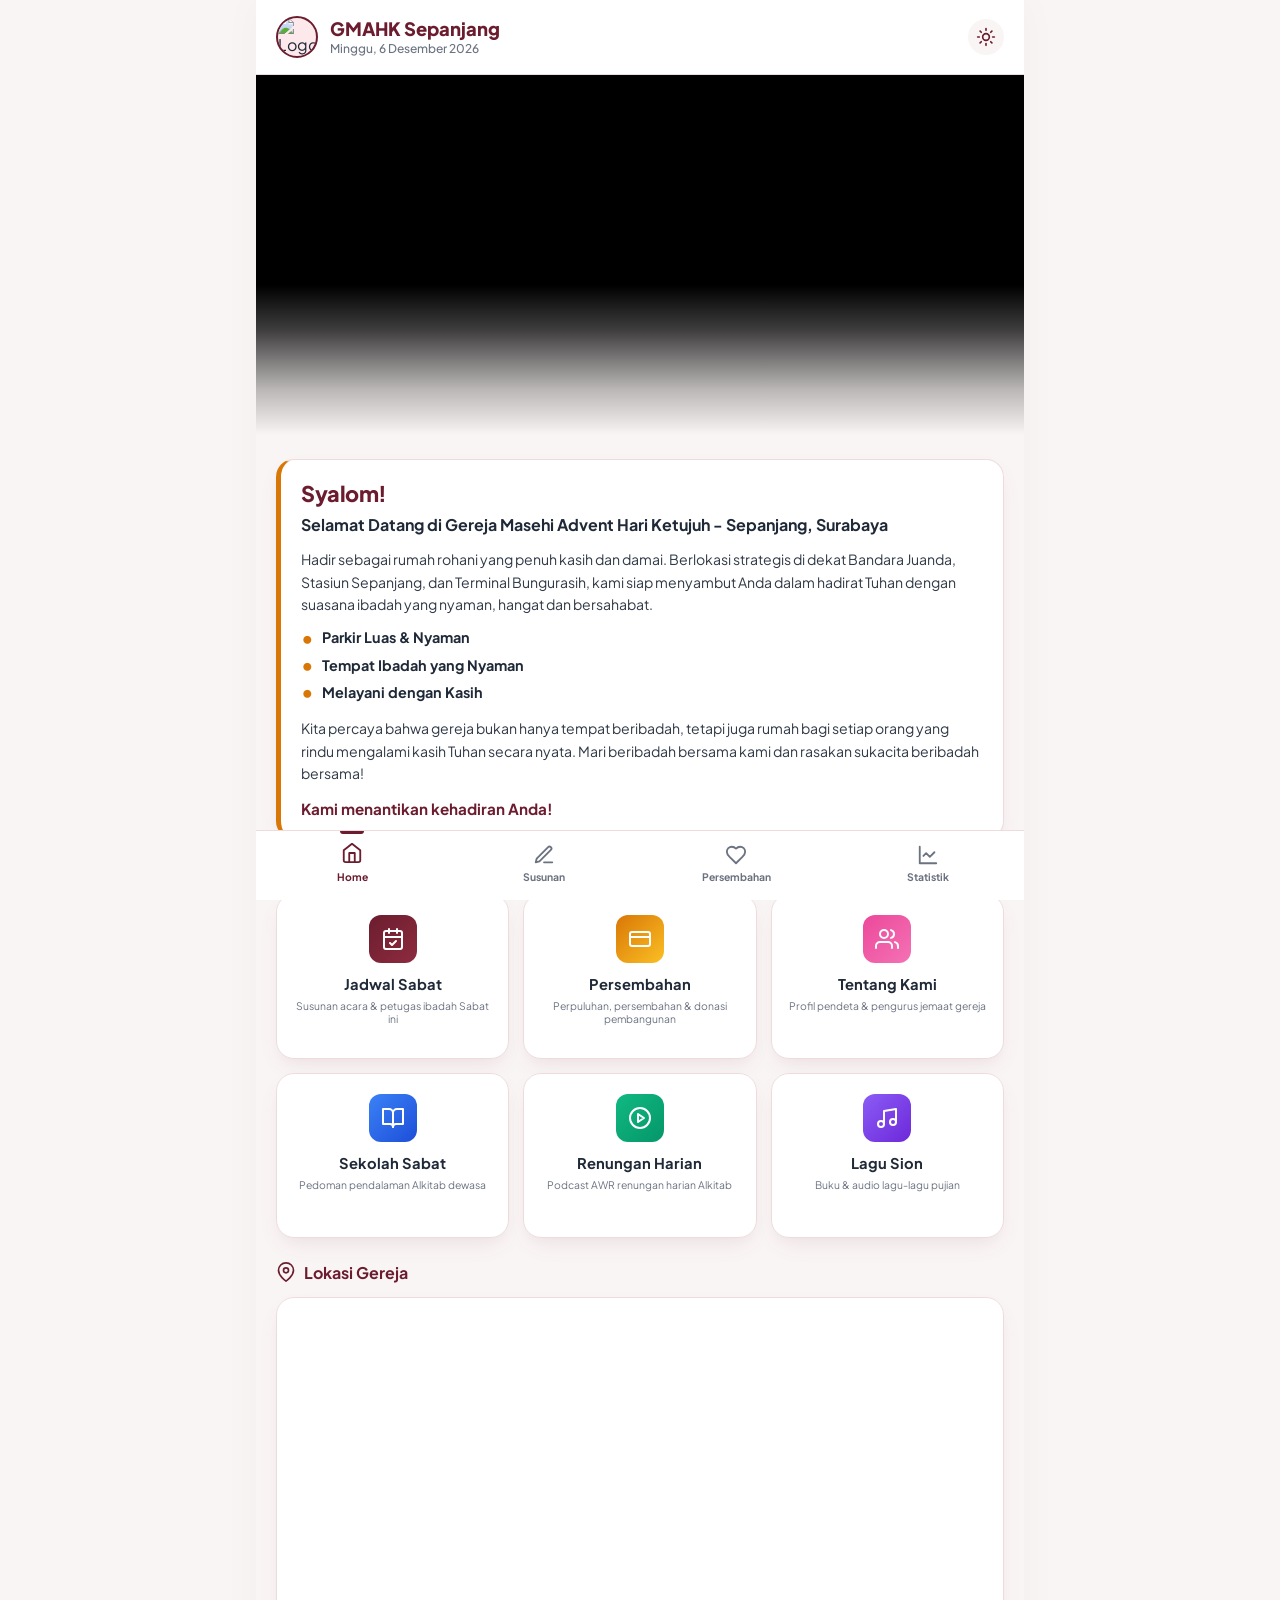
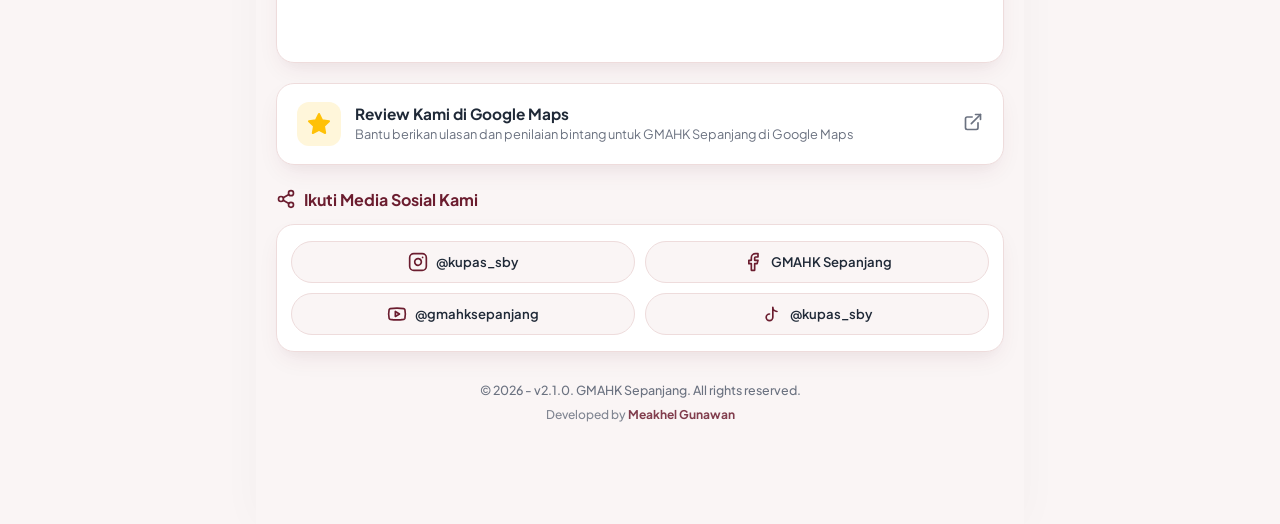
==== commit 8f0b7cfd: "feat: add analytics tab and church statistics" ====
--- a/index.html
+++ b/index.html
@@ -301,7 +301,7 @@
 
                 <!-- FOOTER -->
                 <footer class="app-footer">
-                    <p>&copy; 2026 - v2.0.2. GMAHK Sepanjang. All rights reserved.</p>
+                    <p>&copy; 2026 - v2.1.0. GMAHK Sepanjang. All rights reserved.</p>
                     <p class="developer-credit">Developed by <span>Meakhel Gunawan</span></p>
                 </footer>
             </section>
@@ -1007,17 +1007,17 @@
                                 </div>
                             </div>
                             <div class="stat-kpi-body">
-                                <h3 class="stat-kpi-value" id="statTotalJemaat">158</h3>
+                                <h3 class="stat-kpi-value" id="statTotalJemaat">--</h3>
                                 <span class="stat-kpi-unit">Jiwa</span>
                             </div>
                             <div class="stat-kpi-footer">
                                 <span class="trend-badge positive">
-                                    <svg xmlns="http://www.w3.org/2000/svg" width="12" height="12" viewBox="0 0 24 24"
+                                    <svg id="statGrowthIcon" xmlns="http://www.w3.org/2000/svg" width="12" height="12" viewBox="0 0 24 24"
                                         fill="none" stroke="currentColor" stroke-width="3" stroke-linecap="round"
                                         stroke-linejoin="round">
                                         <polyline points="18 15 12 9 6 15" />
                                     </svg>
-                                    +3 Jiwa (2026)
+                                    <span id="statGrowthValue"></span>
                                 </span>
                                 <span class="stat-footer-text">Jemaat Terdaftar</span>
                             </div>
@@ -1037,17 +1037,17 @@
                                 </div>
                             </div>
                             <div class="stat-kpi-body">
-                                <h3 class="stat-kpi-value" id="statAvgAttendance">112</h3>
+                                <h3 class="stat-kpi-value" id="statAvgAttendance">--</h3>
                                 <span class="stat-kpi-unit">Jiwa / Sabat</span>
                             </div>
                             <div class="stat-kpi-footer">
                                 <span class="trend-badge positive">
-                                    <svg xmlns="http://www.w3.org/2000/svg" width="12" height="12" viewBox="0 0 24 24"
+                                    <svg id="statParticipationIcon" xmlns="http://www.w3.org/2000/svg" width="12" height="12" viewBox="0 0 24 24"
                                         fill="none" stroke="currentColor" stroke-width="3" stroke-linecap="round"
                                         stroke-linejoin="round">
                                         <polyline points="18 15 12 9 6 15" />
                                     </svg>
-                                    70.9%
+                                    <span id="statParticipationValue"></span>
                                 </span>
                                 <span class="stat-footer-text">Rasio Partisipasi</span>
                             </div>
@@ -1068,11 +1068,11 @@
                                 </div>
                             </div>
                             <div class="stat-kpi-body">
-                                <h3 class="stat-kpi-value" id="statMaleCount">74</h3>
+                                <h3 class="stat-kpi-value" id="statMaleCount">--</h3>
                                 <span class="stat-kpi-unit">Jiwa</span>
                             </div>
                             <div class="stat-kpi-footer">
-                                <span class="ratio-pill blue" id="statMalePct">46.8%</span>
+                                <span class="ratio-pill blue" id="statMalePct">--</span>
                                 <span class="stat-footer-text">dari Total Jemaat</span>
                             </div>
                         </div>
@@ -1092,11 +1092,11 @@
                                 </div>
                             </div>
                             <div class="stat-kpi-body">
-                                <h3 class="stat-kpi-value" id="statFemaleCount">84</h3>
+                                <h3 class="stat-kpi-value" id="statFemaleCount">--</h3>
                                 <span class="stat-kpi-unit">Jiwa</span>
                             </div>
                             <div class="stat-kpi-footer">
-                                <span class="ratio-pill pink" id="statFemalePct">53.2%</span>
+                                <span class="ratio-pill pink" id="statFemalePct">--</span>
                                 <span class="stat-footer-text">dari Total Jemaat</span>
                             </div>
                         </div>
@@ -1128,18 +1128,18 @@
                             <div class="gender-bar-labels">
                                 <div class="gender-label-item male">
                                     <span class="dot blue"></span>
-                                    <span>Pria: <strong id="barMaleText">74 Jiwa</strong> (<span
-                                            id="barMalePct">46.8%</span>)</span>
+                                        <span>Pria: <strong id="barMaleText">--</strong> (<span
+                                            id="barMalePct">--</span>)</span>
                                 </div>
                                 <div class="gender-label-item female">
-                                    <span>Wanita: <strong id="barFemaleText">84 Jiwa</strong> (<span
-                                            id="barFemalePct">53.2%</span>)</span>
+                                        <span>Wanita: <strong id="barFemaleText">--</strong> (<span
+                                            id="barFemalePct">--</span>)</span>
                                     <span class="dot pink"></span>
                                 </div>
                             </div>
                             <div class="gender-progress-track">
-                                <div class="gender-progress-segment male" id="progressMale" style="width: 46.8%;"></div>
-                                <div class="gender-progress-segment female" id="progressFemale" style="width: 53.2%;">
+                                <div class="gender-progress-segment male" id="progressMale" style="width: 0%;"></div>
+                                <div class="gender-progress-segment female" id="progressFemale" style="width: 0%;">
                                 </div>
                             </div>
                         </div>
@@ -1150,33 +1150,33 @@
                                 <span class="age-icon">👶</span>
                                 <div class="age-details">
                                     <span class="age-label">Anak-anak (SS)</span>
-                                    <strong class="age-count">32 Jiwa</strong>
-                                </div>
-                                <span class="age-pct">20%</span>
+                                    <strong class="age-count" id="ageCountAnak">--</strong>
+                                </div>
+                                <span class="age-pct" id="agePctAnak">--</span>
                             </div>
                             <div class="age-item">
                                 <span class="age-icon">🧑</span>
                                 <div class="age-details">
                                     <span class="age-label">Pemuda (PA)</span>
-                                    <strong class="age-count">41 Jiwa</strong>
-                                </div>
-                                <span class="age-pct">26%</span>
+                                    <strong class="age-count" id="ageCountPemuda">--</strong>
+                                </div>
+                                <span class="age-pct" id="agePctPemuda">--</span>
                             </div>
                             <div class="age-item">
                                 <span class="age-icon">👨‍💼</span>
                                 <div class="age-details">
                                     <span class="age-label">Dewasa</span>
-                                    <strong class="age-count">59 Jiwa</strong>
-                                </div>
-                                <span class="age-pct">37%</span>
+                                    <strong class="age-count" id="ageCountDewasa">--</strong>
+                                </div>
+                                <span class="age-pct" id="agePctDewasa">--</span>
                             </div>
                             <div class="age-item">
                                 <span class="age-icon">🧓</span>
                                 <div class="age-details">
                                     <span class="age-label">Senior / Lansia</span>
-                                    <strong class="age-count">26 Jiwa</strong>
-                                </div>
-                                <span class="age-pct">17%</span>
+                                    <strong class="age-count" id="ageCountLansia">--</strong>
+                                </div>
+                                <span class="age-pct" id="agePctLansia">--</span>
                             </div>
                         </div>
                     </div>
@@ -1195,7 +1195,7 @@
                                     </div>
                                     <div>
                                         <h4>Tren Kehadiran Ibadah Sabat</h4>
-                                        <p>Grafik metrik kehadiran per minggu (YouTube Analytics style)</p>
+                                        <p>Grafik metrik kehadiran per sabat</p>
                                     </div>
                                 </div>
                             </div>
@@ -1215,23 +1215,23 @@
                                 <span class="chart-metric-label">Rata-rata Sekolah Sabat</span>
                                 <div class="chart-metric-value-wrap">
                                     <strong class="chart-metric-val" id="chartAvgSSVal"
-                                        style="color: #3B82F6;">101</strong>
+                                        style="color: #3B82F6;"></strong>
                                     <span class="chart-metric-unit">hadir / Sabat</span>
                                 </div>
                             </div>
                             <div class="chart-metric-item">
                                 <span class="chart-metric-label">Rata-rata Khotbah</span>
                                 <div class="chart-metric-value-wrap">
-                                    <strong class="chart-metric-val" id="chartAvgVal">122</strong>
+                                    <strong class="chart-metric-val" id="chartAvgVal"></strong>
                                     <span class="chart-metric-unit">hadir / Sabat</span>
-                                    <span class="trend-badge positive" id="chartTrendBadge">+6.4%</span>
+                                    <span class="trend-badge positive" id="chartTrendBadge"></span>
                                 </div>
                             </div>
                             <div class="chart-metric-item">
                                 <span class="chart-metric-label">Puncak Kehadiran</span>
                                 <div class="chart-metric-value-wrap">
-                                    <strong class="chart-metric-val" id="chartPeakVal">138</strong>
-                                    <span class="chart-metric-unit" id="chartPeakDate">(Sabat ke-2, 11 Jul)</span>
+                                    <strong class="chart-metric-val" id="chartPeakVal">--</strong>
+                                    <span class="chart-metric-unit" id="chartPeakDate"></span>
                                 </div>
                             </div>
                         </div>
@@ -1239,17 +1239,17 @@
                         <!-- SVG Interactive Dual-Line Chart Canvas -->
                         <div class="chart-canvas-container" id="attendanceChartContainer">
                             <div class="chart-tooltip" id="chartTooltip" style="display: none;">
-                                <div class="tooltip-header" id="tooltipHeader">Sabat ke-2 • 11 Juli 2026</div>
-                                <div class="tooltip-theme" id="tooltipTheme">Sabat Pelayanan Khusus</div>
+                                <div class="tooltip-header" id="tooltipHeader"></div>
+                                <div class="tooltip-theme" id="tooltipTheme"></div>
                                 <div class="tooltip-stat-row khotbah-row">
                                     <span class="dot maroon"></span>
-                                    <span>Ibadah Khotbah: <strong id="tooltipKhotbah">138</strong> Jiwa</span>
+                                    <span>Ibadah Khotbah: <strong id="tooltipKhotbah">--</strong> Jiwa</span>
                                 </div>
                                 <div class="tooltip-stat-row ss-row">
                                     <span class="dot blue"></span>
-                                    <span>Sekolah Sabat: <strong id="tooltipSS">118</strong> Jiwa</span>
-                                </div>
-                                <div class="tooltip-sub" id="tooltipSub">Pria: 64 | Wanita: 74 | Anak: 28</div>
+                                    <span>Sekolah Sabat: <strong id="tooltipSS">--</strong> Jiwa</span>
+                                </div>
+                                <div class="tooltip-sub" id="tooltipSub"></div>
                             </div>
                             <svg id="attendanceSvgChart" class="attendance-svg-chart" viewBox="0 0 700 290">
                                 <!-- Generated dynamically via JavaScript -->
@@ -1307,10 +1307,10 @@
                             <div class="dept-info">
                                 <div class="dept-name-row">
                                     <h5>Sekolah Sabat</h5>
-                                    <span class="dept-pct">62%</span>
+                                    <span class="dept-pct" id="deptSsPct"></span>
                                 </div>
                                 <p>09.00 - 10.30 WIB</p>
-                                <strong>98 Jiwa</strong>
+                                <strong id="deptSsAvg"></strong>
                             </div>
                         </div>
                         <div class="card dept-card">
@@ -1318,21 +1318,22 @@
                             <div class="dept-info">
                                 <div class="dept-name-row">
                                     <h5>Ibadah Khotbah</h5>
-                                    <span class="dept-pct">75%</span>
+                                    <span class="dept-pct" id="deptKhotbahPct"></span>
                                 </div>
                                 <p>10.30 - 12.00 WIB</p>
-                                <strong>118 Jiwa</strong>
-                            </div>
-                        </div>
+                                <strong id="deptKhotbahAvg"></strong>
+                            </div>
+                        </div>
+                        <!--
                         <div class="card dept-card">
                             <div class="dept-icon purple-bg">🔥</div>
                             <div class="dept-info">
                                 <div class="dept-name-row">
                                     <h5>Pemuda Advent</h5>
-                                    <span class="dept-pct">29%</span>
+                                    <span class="dept-pct">--</span>
                                 </div>
                                 <p>14.00 - 16.00 WIB</p>
-                                <strong>46 Jiwa</strong>
+                                <strong>--</strong>
                             </div>
                         </div>
                         <div class="card dept-card">
@@ -1340,12 +1341,13 @@
                             <div class="dept-info">
                                 <div class="dept-name-row">
                                     <h5>Rabu Malam</h5>
-                                    <span class="dept-pct">24%</span>
+                                    <span class="dept-pct">--</span>
                                 </div>
                                 <p>19.00 - 20.00 WIB</p>
-                                <strong>38 Jiwa</strong>
-                            </div>
-                        </div>
+                                <strong>--</strong>
+                            </div>
+                        </div>
+                        -->
                     </div>
 
                     <!-- Recent Sabbath Attendance Log Table -->
@@ -1509,6 +1511,14 @@
                                 <span>Tambah Data</span>
                             </button>
                         </div>
+                    </div>
+
+                    <div class="admin-mobile-warning">
+                        <svg xmlns="http://www.w3.org/2000/svg" width="20" height="20" viewBox="0 0 24 24" fill="none" stroke="currentColor" stroke-width="2" stroke-linecap="round" stroke-linejoin="round">
+                            <rect width="14" height="20" x="5" y="2" rx="2" ry="2"/>
+                            <path d="M12 18h.01"/>
+                        </svg>
+                        <span>Untuk pengalaman melihat dan mengedit tabel yang lebih baik, sangat disarankan menggunakan perangkat layar lebar (Laptop/Desktop).</span>
                     </div>
 
                     <div class="admin-table-container">
@@ -1623,7 +1633,7 @@
     <!-- 1. STATISTIK ACTION SELECTOR MODAL     -->
     <!-- ====================================== -->
     <div id="modalStatistikAction" class="modal-overlay">
-        <div class="modal-content login-modal-card" style="max-width: 440px;">
+        <div class="modal-content login-modal-card stats-action-modal">
             <button class="modal-close" onclick="closeModalStatistikAction()">&times;</button>
             <div class="login-modal-header">
                 <div class="login-modal-icon">
@@ -1742,27 +1752,9 @@
                             <span class="session-dot maroon"></span>
                             <strong>2. Ibadah Khotbah (10.30 WIB - Patokan Utama)</strong>
                         </div>
-                        <div style="display: grid; grid-template-columns: 1fr 1fr 1fr; gap: 8px; margin-top: 6px;">
-                            <div class="input-group">
-                                <label for="inpKehadiranPria">Pria</label>
-                                <input type="number" id="inpKehadiranPria" placeholder="0" min="0" value="55"
-                                    oninput="hitungTotalKhotbahModal()" required>
-                            </div>
-                            <div class="input-group">
-                                <label for="inpKehadiranWanita">Wanita</label>
-                                <input type="number" id="inpKehadiranWanita" placeholder="0" min="0" value="63"
-                                    oninput="hitungTotalKhotbahModal()" required>
-                            </div>
-                            <div class="input-group">
-                                <label for="inpKehadiranAnak">Anak</label>
-                                <input type="number" id="inpKehadiranAnak" placeholder="0" min="0" value="24"
-                                    oninput="hitungTotalKhotbahModal()" required>
-                            </div>
-                        </div>
-
-                        <div class="live-total-pill">
-                            <span>Total Hadir Ibadah Khotbah:</span>
-                            <strong id="modalKhotbahTotalPreview">142 Jiwa</strong>
+                        <div class="input-group" style="margin-top: 6px;">
+                            <label for="inpKehadiranTotal">Jumlah Hadir Ibadah Khotbah (Jiwa)</label>
+                            <input type="number" id="inpKehadiranTotal" placeholder="0" min="0" value="142" required>
                         </div>
                     </div>
                 </div>
--- a/style.css
+++ b/style.css
@@ -1,4139 +1,4235 @@
-/* ==========================================
-   STYLE SYSTEM - GMAHK SEPANJANG
-   ========================================== */
-
-/* Design Tokens & Theme Variables */
-:root {
-    --font-family: 'Plus Jakarta Sans', sans-serif;
-
-    /* Light Theme (Maroon & Warm Accents) */
-    --primary-color: #6B1D2F;
-    /* Maroon */
-    --primary-dark: #4A121E;
-    /* Deep Maroon */
-    --primary-light: #8E2B3F;
-    /* Soft Maroon */
-    --primary-rose: #FDE8EB;
-    /* Very light pink/rose tint */
-    --accent-color: #D97706;
-    /* Warm Gold */
-    --accent-light: #FBBF24;
-    /* Golden Yellow */
-    --accent-hover: #B45309;
-    /* Deep Gold */
-
-    --bg-app: #FAF5F5;
-    /* Light warm background */
-    --bg-card: #FFFFFF;
-    --text-main: #1F2937;
-    --text-muted: #6B7280;
-    --border-color: #EEDCDC;
-    --shadow: 0 10px 25px -5px rgba(107, 29, 47, 0.08), 0 8px 16px -6px rgba(107, 29, 47, 0.04);
-    --shadow-hover: 0 20px 25px -5px rgba(107, 29, 47, 0.15), 0 10px 10px -5px rgba(107, 29, 47, 0.05);
-    --card-radius: 18px;
-    --transition: all 0.3s cubic-bezier(0.4, 0, 0.2, 1);
-}
-
-/* Dark Theme Variables */
-body.dark-theme {
-    --bg-app: #140507;
-    /* Deep maroon-black */
-    --bg-card: #20090D;
-    /* Deep maroon card */
-    --text-main: #F9FAFB;
-    --text-muted: #9CA3AF;
-    --border-color: #3D151B;
-    --primary-rose: #3D1018;
-    --shadow: 0 10px 25px -5px rgba(0, 0, 0, 0.5), 0 8px 16px -6px rgba(0, 0, 0, 0.4);
-    --shadow-hover: 0 20px 30px -5px rgba(0, 0, 0, 0.6), 0 15px 15px -5px rgba(0, 0, 0, 0.5);
-}
-
-/* Base Styles */
-* {
-    margin: 0;
-    padding: 0;
-    box-sizing: border-box;
-    -webkit-tap-highlight-color: transparent;
-}
-
-body {
-    font-family: var(--font-family);
-    background-color: var(--bg-app);
-    color: var(--text-main);
-    transition: var(--transition);
-    display: flex;
-    justify-content: center;
-    min-height: 100vh;
-    overflow-x: hidden;
-}
-
-/* App Container Layout */
-.app-container {
-    width: 100%;
-    max-width: 480px;
-    /* Mobile first maximum width */
-    background-color: var(--bg-app);
-    min-height: 100vh;
-    display: flex;
-    flex-direction: column;
-    position: relative;
-    padding-bottom: 85px;
-    /* Spacing for bottom nav */
-    box-shadow: 0 0 40px rgba(0, 0, 0, 0.03);
-}
-
-/* Desktop layout optimization */
-@media (min-width: 768px) {
-    .app-container {
-        max-width: 768px;
-        /* Tablet / Small Desktop scale */
-    }
-}
-
-/* ==========================================
-   HEADER STYLE
-   ========================================== */
-.app-header {
-    background-color: var(--bg-card);
-    padding: 16px 20px;
-    display: flex;
-    justify-content: space-between;
-    align-items: center;
-    border-bottom: 1px solid var(--border-color);
-    position: sticky;
-    top: 0;
-    z-index: 100;
-    transition: var(--transition);
-}
-
-.header-logo-section {
-    display: flex;
-    align-items: center;
-    gap: 12px;
-}
-
-.logo-circle {
-    width: 42px;
-    height: 42px;
-    border-radius: 50%;
-    background-color: var(--primary-rose);
-    display: flex;
-    align-items: center;
-    justify-content: center;
-    border: 2px solid var(--primary-color);
-    overflow: hidden;
-}
-
-.app-logo {
-    width: 100%;
-    height: 100%;
-    object-fit: cover;
-}
-
-.app-header h1 {
-    font-size: 1.15rem;
-    font-weight: 800;
-    color: var(--primary-color);
-    line-height: 1.2;
-}
-
-body.dark-theme .app-header h1 {
-    color: var(--accent-light);
-}
-
-.current-date {
-    font-size: 0.75rem;
-    color: var(--text-muted);
-    font-weight: 500;
-}
-
-.action-btn {
-    background: none;
-    border: none;
-    cursor: pointer;
-    color: var(--primary-color);
-    padding: 8px;
-    border-radius: 50%;
-    background-color: var(--bg-app);
-    display: flex;
-    align-items: center;
-    justify-content: center;
-    transition: var(--transition);
-}
-
-.action-btn:hover {
-    transform: scale(1.05);
-}
-
-/* Toggle Switcher for Sun/Moon Icons */
-.sun-icon {
-    display: block;
-}
-
-.moon-icon {
-    display: none;
-}
-
-body.dark-theme .sun-icon {
-    display: none;
-}
-
-body.dark-theme .moon-icon {
-    display: block;
-    color: var(--accent-light);
-}
-
-/* ==========================================
-   MAIN CONTENT & TABS
-   ========================================== */
-.main-content {
-    padding: 20px;
-    flex-grow: 1;
-}
-
-.tab-pane {
-    display: none;
-    animation: fadeInUp 0.4s cubic-bezier(0.16, 1, 0.3, 1) forwards;
-}
-
-.tab-pane.active {
-    display: block;
-}
-
-@keyframes fadeInUp {
-    from {
-        opacity: 0;
-        transform: translateY(12px);
-    }
-
-    to {
-        opacity: 1;
-        transform: translateY(0);
-    }
-}
-
-/* Card design system */
-.card {
-    background-color: var(--bg-card);
-    border-radius: var(--card-radius);
-    padding: 20px;
-    margin-bottom: 20px;
-    box-shadow: var(--shadow);
-    border: 1px solid var(--border-color);
-    transition: var(--transition);
-}
-
-.card:hover {
-    box-shadow: var(--shadow-hover);
-}
-
-.section-title {
-    font-size: 1rem;
-    font-weight: 700;
-    margin-bottom: 14px;
-    color: var(--primary-color);
-    display: flex;
-    align-items: center;
-    gap: 8px;
-}
-
-body.dark-theme .section-title {
-    color: var(--accent-light);
-}
-
-/* Base Styles */
-* {
-    margin: 0;
-    padding: 0;
-    box-sizing: border-box;
-    -webkit-tap-highlight-color: transparent;
-}
-
-body {
-    font-family: var(--font-family);
-    background-color: var(--bg-app);
-    color: var(--text-main);
-    transition: var(--transition);
-    display: flex;
-    justify-content: center;
-    min-height: 100vh;
-    overflow-x: hidden;
-}
-
-/* App Container Layout */
-.app-container {
-    width: 100%;
-    max-width: 480px;
-    /* Mobile first maximum width */
-    background-color: var(--bg-app);
-    min-height: 100vh;
-    display: flex;
-    flex-direction: column;
-    position: relative;
-    padding-bottom: 65px;
-    /* Spacing for bottom nav */
-    box-shadow: 0 0 40px rgba(0, 0, 0, 0.03);
-}
-
-/* Desktop layout optimization */
-@media (min-width: 768px) {
-    .app-container {
-        max-width: 768px;
-        /* Tablet / Small Desktop scale */
-    }
-}
-
-/* ==========================================
-   HEADER STYLE
-   ========================================== */
-.app-header {
-    background-color: var(--bg-card);
-    padding: 16px 20px;
-    display: flex;
-    justify-content: space-between;
-    align-items: center;
-    border-bottom: 1px solid var(--border-color);
-    position: sticky;
-    top: 0;
-    z-index: 100;
-    transition: var(--transition);
-}
-
-.header-logo-section {
-    display: flex;
-    align-items: center;
-    gap: 12px;
-}
-
-.logo-circle {
-    width: 42px;
-    height: 42px;
-    border-radius: 50%;
-    background-color: var(--primary-rose);
-    display: flex;
-    align-items: center;
-    justify-content: center;
-    border: 2px solid var(--primary-color);
-    overflow: hidden;
-}
-
-.app-logo {
-    width: 100%;
-    height: 100%;
-    object-fit: cover;
-}
-
-.app-header h1 {
-    font-size: 1.15rem;
-    font-weight: 800;
-    color: var(--primary-color);
-    line-height: 1.2;
-}
-
-body.dark-theme .app-header h1 {
-    color: var(--accent-light);
-}
-
-.current-date {
-    font-size: 0.75rem;
-    color: var(--text-muted);
-    font-weight: 500;
-}
-
-.action-btn {
-    background: none;
-    border: none;
-    cursor: pointer;
-    color: var(--primary-color);
-    padding: 8px;
-    border-radius: 50%;
-    background-color: var(--bg-app);
-    display: flex;
-    align-items: center;
-    justify-content: center;
-    transition: var(--transition);
-}
-
-.action-btn:hover {
-    transform: scale(1.05);
-}
-
-/* Toggle Switcher for Sun/Moon Icons */
-.sun-icon {
-    display: block;
-}
-
-.moon-icon {
-    display: none;
-}
-
-body.dark-theme .sun-icon {
-    display: none;
-}
-
-body.dark-theme .moon-icon {
-    display: block;
-    color: var(--accent-light);
-}
-
-/* ==========================================
-   MAIN CONTENT & TABS
-   ========================================== */
-.main-content {
-    padding: 20px;
-    flex-grow: 1;
-}
-
-.tab-pane {
-    display: none;
-    animation: fadeInUp 0.4s cubic-bezier(0.16, 1, 0.3, 1) forwards;
-}
-
-.tab-pane.active {
-    display: block;
-}
-
-@keyframes fadeInUp {
-    from {
-        opacity: 0;
-        transform: translateY(12px);
-    }
-
-    to {
-        opacity: 1;
-        transform: translateY(0);
-    }
-}
-
-/* Card design system */
-.card {
-    background-color: var(--bg-card);
-    border-radius: var(--card-radius);
-    padding: 20px;
-    margin-bottom: 20px;
-    box-shadow: var(--shadow);
-    border: 1px solid var(--border-color);
-    transition: var(--transition);
-}
-
-.card:hover {
-    box-shadow: var(--shadow-hover);
-}
-
-.section-title {
-    font-size: 1rem;
-    font-weight: 700;
-    margin-bottom: 14px;
-    color: var(--primary-color);
-    display: flex;
-    align-items: center;
-    gap: 8px;
-}
-
-body.dark-theme .section-title {
-    color: var(--accent-light);
-}
-
-/* ==========================================
-   TAB 1: HOME STYLE
-   ========================================== */
-
-/* Hero Slideshow Banner (Flush Top/Left/Right, Hidden Embed UI, Smooth Bottom Fade) */
-.hero-slideshow-container {
-    position: relative;
-    width: calc(100% + 40px);
-    /* Bleeds 20px left & right to touch app container edges flush */
-    margin-left: -20px;
-    margin-right: -20px;
-    margin-top: -20px;
-    /* Bleeds top to touch app-header directly */
-    height: 360px;
-    border-radius: 0;
-    /* Rectangular edge-to-edge layout */
-    overflow: hidden;
-    margin-bottom: 24px;
-    background-color: #000;
-}
-
-@media (max-width: 600px) {
-    .hero-slideshow-container {
-        height: auto;
-        aspect-ratio: 16 / 7.8;
-    }
-}
-
-/* Expands and offsets the Google Slides iframe so the bottom toolbar (< 6 > Google Slides) is completely cropped out */
-.hero-slideshow-iframe-wrapper {
-    position: absolute;
-    top: -6%;
-    left: -4%;
-    width: 108%;
-    height: 125%;
-    overflow: hidden;
-    pointer-events: auto;
-}
-
-.hero-slideshow-iframe {
-    width: 100%;
-    height: 100%;
-    border: none;
-    display: block;
-    object-fit: cover;
-    pointer-events: auto;
-}
-
-/* Generous bottom gradient fade overlay blending edge into --bg-app */
-.hero-slideshow-fade {
-    position: absolute;
-    bottom: 0;
-    left: 0;
-    width: 100%;
-    height: 150px;
-    /* Deep, smooth transition space into page background */
-    background: linear-gradient(to bottom,
-            rgba(250, 245, 245, 0) 0%,
-            rgba(250, 245, 245, 0.25) 30%,
-            rgba(250, 245, 245, 0.75) 70%,
-            var(--bg-app) 100%);
-    pointer-events: none;
-    z-index: 5;
-}
-
-body.dark-theme .hero-slideshow-fade {
-    background: linear-gradient(to bottom,
-            rgba(20, 5, 7, 0) 0%,
-            rgba(20, 5, 7, 0.3) 30%,
-            rgba(20, 5, 7, 0.8) 70%,
-            var(--bg-app) 100%);
-}
-
-
-
-.home-banner {
-    position: relative;
-    border-radius: var(--card-radius);
-    background: linear-gradient(135deg, var(--primary-color) 0%, var(--primary-light) 100%);
-    color: white;
-    margin-bottom: 20px;
-    overflow: hidden;
-    box-shadow: var(--shadow);
-    height: 260px;
-    /* Thicker/larger height to show the cover clearly */
-    display: flex;
-    flex-direction: column;
-    justify-content: flex-end;
-    padding: 0;
-}
-
-body.dark-theme .home-banner {
-    background: linear-gradient(135deg, var(--bg-card) 0%, var(--primary-rose) 100%);
-}
-
-.banner-overlay {
-    position: absolute;
-    bottom: 0;
-    left: 0;
-    width: 100%;
-    height: 65%;
-    /* Fades top down from transparent to solid dark maroon at the bottom */
-    background: linear-gradient(to top, rgba(74, 18, 30, 0.95) 0%, rgba(74, 18, 30, 0.4) 60%, transparent 100%);
-    pointer-events: none;
-    z-index: 1;
-}
-
-body.dark-theme .banner-overlay {
-    background: linear-gradient(to top, rgba(32, 9, 13, 0.98) 0%, rgba(32, 9, 13, 0.55) 60%, transparent 100%);
-}
-
-.banner-content {
-    position: relative;
-    z-index: 2;
-    padding: 20px 20px 16px 20px;
-    /* Pad text contents at the bottom */
-}
-
-.banner-tag {
-    font-size: 0.7rem;
-    font-weight: 700;
-    text-transform: uppercase;
-    letter-spacing: 1.5px;
-    background-color: rgba(255, 255, 255, 0.15);
-    padding: 4px 8px;
-    border-radius: 20px;
-    display: inline-block;
-    margin-bottom: 12px;
-}
-
-.home-banner h2 {
-    font-size: 1.4rem;
-    font-weight: 800;
-    margin-bottom: 8px;
-    line-height: 1.3;
-}
-
-.home-banner p {
-    font-size: 0.85rem;
-    opacity: 0.9;
-    line-height: 1.5;
-}
-
-/* Greeting Card */
-.greeting-card {
-    border-left: 5px solid var(--accent-color);
-    padding: 20px;
-}
-
-.greeting-header {
-    margin-bottom: 6px;
-}
-
-.greeting-title-main {
-    font-size: 1.35rem;
-    font-weight: 800;
-    color: var(--primary-color);
-    letter-spacing: -0.02em;
-}
-
-body.dark-theme .greeting-title-main {
-    color: var(--accent-light);
-}
-
-.greeting-subtitle {
-    font-size: 1rem;
-    font-weight: 700;
-    color: var(--text-main);
-    line-height: 1.45;
-    margin-bottom: 12px;
-}
-
-.greeting-desc {
-    font-size: 0.88rem;
-    color: var(--text-main);
-    line-height: 1.6;
-    margin-bottom: 12px;
-    opacity: 0.92;
-}
-
-.greeting-features {
-    list-style: none;
-    padding: 0;
-    margin: 12px 0 16px 0;
-    display: flex;
-    flex-direction: column;
-    gap: 8px;
-}
-
-.greeting-features li {
-    font-size: 0.9rem;
-    color: var(--text-main);
-    display: flex;
-    align-items: center;
-    gap: 8px;
-}
-
-.greeting-features .bullet {
-    color: var(--accent-color);
-    font-size: 1.2rem;
-    line-height: 1;
-    font-weight: bold;
-}
-
-.greeting-footer {
-    margin-top: 14px;
-    font-size: 0.95rem;
-    color: var(--primary-color);
-    font-weight: 700;
-}
-
-body.dark-theme .greeting-footer {
-    color: var(--accent-light);
-}
-
-/* Services Grid */
-.services-grid {
-    display: grid;
-    grid-template-columns: repeat(3, 1fr);
-    gap: 14px;
-    margin-bottom: 24px;
-}
-
-.service-card {
-    background-color: var(--bg-card);
-    border-radius: var(--card-radius);
-    padding: 20px 14px;
-    text-align: center;
-    border: 1px solid var(--border-color);
-    box-shadow: var(--shadow);
-    cursor: pointer;
-    transition: var(--transition);
-    display: flex;
-    flex-direction: column;
-    align-items: center;
-    justify-content: flex-start;
-    height: 100%;
-    min-height: 165px;
-}
-
-.service-card:hover {
-    transform: translateY(-4px);
-    box-shadow: var(--shadow-hover);
-    border-color: var(--primary-light);
-}
-
-.service-icon {
-    width: 48px;
-    height: 48px;
-    border-radius: 12px;
-    display: flex;
-    align-items: center;
-    justify-content: center;
-    margin-bottom: 12px;
-    color: white;
-    flex-shrink: 0;
-}
-
-.maroon-bg {
-    background: linear-gradient(135deg, var(--primary-color) 0%, var(--primary-light) 100%);
-}
-
-.gold-bg {
-    background: linear-gradient(135deg, var(--accent-color) 0%, var(--accent-light) 100%);
-}
-
-.rose-bg {
-    background: linear-gradient(135deg, #EC4899 0%, #F472B6 100%);
-}
-
-.service-card h5 {
-    font-size: 0.92rem;
-    font-weight: 700;
-    margin-bottom: 6px;
-    color: var(--text-main);
-}
-
-.service-card p {
-    font-size: 0.78rem;
-    color: var(--text-muted);
-    line-height: 1.4;
-}
-
-.service-card p {
-    font-size: 0.65rem;
-    color: var(--text-muted);
-    line-height: 1.3;
-}
-
-/* Slideshow Card */
-.slideshow-card {
-    padding: 10px;
-    overflow: hidden;
-    margin-bottom: 24px;
-}
-
-.responsive-iframe-wrapper {
-    position: relative;
-    width: 100%;
-    padding-top: 56.25%;
-    /* 16:9 Aspect Ratio */
-    border-radius: 12px;
-    overflow: hidden;
-    background-color: #000;
-}
-
-.responsive-iframe-wrapper iframe {
-    position: absolute;
-    top: 0;
-    left: 0;
-    width: 100%;
-    height: 100%;
-    border: none;
-}
-
-/* Schedule Summary Card (Jam Ibadah) */
-.schedule-summary-card {
-    margin-top: 16px;
-    margin-bottom: 20px;
-    padding: 18px 20px;
-    background: var(--bg-card);
-    border: 1px solid var(--border-color);
-    border-radius: var(--card-radius);
-    box-shadow: var(--shadow);
-}
-
-.schedule-summary-header {
-    display: flex;
-    align-items: center;
-    gap: 10px;
-    margin-bottom: 14px;
-    padding-bottom: 10px;
-    border-bottom: 1px dashed var(--border-color);
-}
-
-.schedule-icon-badge {
-    width: 34px;
-    height: 34px;
-    border-radius: 10px;
-    background-color: var(--primary-rose);
-    color: var(--primary-color);
-    display: flex;
-    align-items: center;
-    justify-content: center;
-    flex-shrink: 0;
-}
-
-body.dark-theme .schedule-icon-badge {
-    background-color: rgba(217, 119, 6, 0.15);
-    color: var(--accent-light);
-}
-
-.schedule-summary-header h3 {
-    font-size: 1.15rem;
-    font-weight: 800;
-    color: var(--primary-color);
-    margin: 0;
-}
-
-body.dark-theme .schedule-summary-header h3 {
-    color: var(--accent-light);
-}
-
-.schedule-summary-grid {
-    display: grid;
-    grid-template-columns: repeat(auto-fit, minmax(260px, 1fr));
-    gap: 14px;
-}
-
-.schedule-day-group {
-    background-color: var(--bg-app);
-    border-radius: 12px;
-    padding: 14px 16px;
-    border: 1px solid var(--border-color);
-}
-
-.day-badge {
-    display: inline-block;
-    font-size: 0.75rem;
-    font-weight: 700;
-    padding: 4px 10px;
-    border-radius: 20px;
-    margin-bottom: 10px;
-    text-transform: uppercase;
-    letter-spacing: 0.03em;
-}
-
-.day-badge.wednesday {
-    background-color: rgba(79, 70, 229, 0.12);
-    color: #4F46E5;
-}
-
-body.dark-theme .day-badge.wednesday {
-    background-color: rgba(99, 102, 241, 0.2);
-    color: #818CF8;
-}
-
-.day-badge.saturday {
-    background-color: var(--primary-rose);
-    color: var(--primary-color);
-}
-
-body.dark-theme .day-badge.saturday {
-    background-color: rgba(217, 119, 6, 0.2);
-    color: var(--accent-light);
-}
-
-.schedule-time-list {
-    list-style: none;
-    padding: 0;
-    margin: 0;
-    display: flex;
-    flex-direction: column;
-    gap: 8px;
-}
-
-.schedule-time-list li {
-    display: flex;
-    justify-content: space-between;
-    align-items: center;
-    gap: 8px;
-    font-size: 0.88rem;
-    padding-bottom: 6px;
-    border-bottom: 1px solid var(--border-color);
-}
-
-.schedule-time-list li:last-child {
-    border-bottom: none;
-    padding-bottom: 0;
-}
-
-.schedule-time-list .time-range {
-    font-weight: 700;
-    color: var(--accent-color);
-    font-size: 0.84rem;
-    white-space: nowrap;
-}
-
-body.dark-theme .schedule-time-list .time-range {
-    color: var(--accent-light);
-}
-
-.schedule-time-list .service-name {
-    font-weight: 600;
-    color: var(--text-main);
-    text-align: right;
-}
-
-/* Video Card */
-.video-thumbnail-container {
-    position: relative;
-    height: 160px;
-    border-radius: 12px;
-    overflow: hidden;
-    margin-bottom: 12px;
-}
-
-.video-placeholder-bg {
-    width: 100%;
-    height: 100%;
-    background-image: linear-gradient(rgba(107, 29, 47, 0.4), rgba(0, 0, 0, 0.6)), url('icon.png');
-    background-size: cover;
-    background-position: center;
-}
-
-.play-btn {
-    position: absolute;
-    top: 50%;
-    left: 50%;
-    transform: translate(-50%, -50%);
-    width: 54px;
-    height: 54px;
-    border-radius: 50%;
-    background-color: var(--accent-color);
-    color: white;
-    border: none;
-    display: flex;
-    align-items: center;
-    justify-content: center;
-    cursor: pointer;
-    box-shadow: 0 4px 15px rgba(217, 119, 6, 0.4);
-    transition: var(--transition);
-}
-
-.play-btn:hover {
-    background-color: var(--accent-light);
-    transform: translate(-50%, -50%) scale(1.1);
-}
-
-.video-duration {
-    position: absolute;
-    bottom: 8px;
-    right: 8px;
-    background-color: rgba(0, 0, 0, 0.7);
-    color: white;
-    font-size: 0.65rem;
-    padding: 2px 6px;
-    border-radius: 4px;
-    font-weight: 600;
-}
-
-.video-info h5 {
-    font-size: 0.9rem;
-    font-weight: 700;
-    margin-bottom: 4px;
-}
-
-.speaker-name {
-    font-size: 0.75rem;
-    color: var(--accent-color);
-    font-weight: 700;
-    margin-bottom: 4px;
-}
-
-body.dark-theme .speaker-name {
-    color: var(--accent-light);
-}
-
-.video-desc {
-    font-size: 0.75rem;
-    color: var(--text-muted);
-    line-height: 1.4;
-}
-
-/* ==========================================
-   TAB 2: SUSUNAN IBADAH STYLE
-   ========================================== */
-.susunan-header,
-.persembahan-header {
-    text-align: center;
-    margin-bottom: 20px;
-}
-
-.susunan-header h2,
-.persembahan-header h2 {
-    font-size: 1.3rem;
-    font-weight: 800;
-    color: var(--primary-color);
-}
-
-body.dark-theme .susunan-header h2,
-body.dark-theme .persembahan-header h2 {
-    color: var(--accent-light);
-}
-
-.susunan-header p,
-.persembahan-header p {
-    font-size: 0.8rem;
-    color: var(--text-muted);
-    margin-top: 4px;
-}
-
-/* Switcher Button Group */
-.program-switcher {
-    display: flex;
-    background-color: var(--primary-rose);
-    padding: 5px;
-    border-radius: 12px;
-    margin-bottom: 20px;
-    gap: 5px;
-}
-
-.switcher-btn {
-    flex: 1;
-    border: none;
-    background: none;
-    font-family: var(--font-family);
-    font-size: 0.75rem;
-    font-weight: 700;
-    padding: 8px 4px;
-    border-radius: 8px;
-    cursor: pointer;
-    color: var(--primary-color);
-    transition: var(--transition);
-}
-
-body.dark-theme .switcher-btn {
-    color: var(--text-main);
-}
-
-.switcher-btn.active {
-    background-color: var(--primary-color);
-    color: white;
-}
-
-body.dark-theme .switcher-btn.active {
-    background-color: var(--accent-color);
-    color: white;
-}
-
-/* Timeline */
-.schedule-main-card {
-    position: relative;
-    border-top: 4px solid var(--primary-color);
-}
-
-body.dark-theme .schedule-main-card {
-    border-top-color: var(--accent-color);
-}
-
-.schedule-card-header {
-    display: flex;
-    justify-content: space-between;
-    align-items: center;
-    gap: 14px;
-    margin-bottom: 20px;
-    border-bottom: 1px solid var(--border-color);
-    padding-bottom: 14px;
-}
-
-.date-badge {
-    background: linear-gradient(135deg, var(--primary-color) 0%, var(--primary-dark) 100%);
-    color: white;
-    width: 48px;
-    height: 48px;
-    border-radius: 12px;
-    display: flex;
-    flex-direction: column;
-    justify-content: center;
-    align-items: center;
-}
-
-body.dark-theme .date-badge {
-    background: linear-gradient(135deg, var(--accent-color) 0%, var(--accent-hover) 100%);
-}
-
-.date-badge .day {
-    font-size: 1.15rem;
-    font-weight: 800;
-    line-height: 1;
-}
-
-.date-badge .month {
-    font-size: 0.6rem;
-    text-transform: uppercase;
-    font-weight: 700;
-}
-
-.schedule-title-section h4 {
-    font-size: 0.95rem;
-    font-weight: 700;
-}
-
-.schedule-subtitle {
-    font-size: 0.75rem;
-    color: var(--text-muted);
-}
-
-.schedule-timeline {
-    position: relative;
-    margin-bottom: 20px;
-}
-
-.schedule-timeline-group {
-    position: relative;
-    padding-left: 20px;
-    border-left: 2px dashed var(--border-color);
-    margin-left: 10px;
-    margin-bottom: 24px;
-}
-
-.timeline-item {
-    position: relative;
-    margin-bottom: 20px;
-}
-
-.timeline-item:last-child {
-    margin-bottom: 0;
-}
-
-.timeline-item::before {
-    content: '';
-    position: absolute;
-    left: -26px;
-    top: 4px;
-    width: 10px;
-    height: 10px;
-    border-radius: 50%;
-    background-color: var(--border-color);
-    border: 2px solid var(--bg-card);
-    transition: var(--transition);
-}
-
-.timeline-item.highlight::before {
-    background-color: var(--accent-color);
-    box-shadow: 0 0 0 3px var(--primary-rose);
-}
-
-.timeline-item .time {
-    font-size: 0.7rem;
-    font-weight: 700;
-    color: var(--accent-color);
-    display: block;
-    margin-bottom: 2px;
-}
-
-body.dark-theme .timeline-item .time {
-    color: var(--accent-light);
-}
-
-.timeline-content {
-    display: flex;
-    justify-content: space-between;
-    align-items: flex-start;
-    gap: 16px;
-    width: 100%;
-}
-
-.timeline-content h6 {
-    font-size: 0.85rem;
-    font-weight: 700;
-    color: var(--text-main);
-    margin: 0;
-    flex: 1.1;
-    line-height: 1.35;
-}
-
-.timeline-desc-wrapper {
-    flex: 1.3;
-    text-align: right;
-    display: flex;
-    flex-direction: column;
-    align-items: flex-end;
-}
-
-.timeline-desc-wrapper p {
-    font-size: 0.82rem;
-    color: var(--text-muted);
-    font-weight: 600;
-    margin: 0;
-    line-height: 1.35;
-}
-
-.detail-note {
-    font-size: 0.72rem;
-    font-style: italic;
-    color: var(--primary-color) !important;
-    font-weight: 600;
-    margin-top: 2px;
-}
-
-body.dark-theme .detail-note {
-    color: var(--accent-light) !important;
-}
-
-/* Button UI Components */
-.btn {
-    border: none;
-    font-family: var(--font-family);
-    font-size: 0.8rem;
-    font-weight: 700;
-    padding: 10px 16px;
-    border-radius: 10px;
-    cursor: pointer;
-    display: inline-flex;
-    align-items: center;
-    justify-content: center;
-    gap: 8px;
-    transition: var(--transition);
-}
-
-.btn-primary {
-    background-color: var(--primary-color);
-    color: white;
-}
-
-.btn-primary:hover {
-    background-color: var(--primary-dark);
-}
-
-body.dark-theme .btn-primary {
-    background-color: var(--accent-color);
-}
-
-body.dark-theme .btn-primary:hover {
-    background-color: var(--accent-hover);
-}
-
-.btn-secondary-outline {
-    background: none;
-    border: 1px solid var(--primary-color);
-    color: var(--primary-color);
-}
-
-.btn-secondary-outline:hover {
-    background-color: var(--primary-rose);
-}
-
-body.dark-theme .btn-secondary-outline {
-    border-color: var(--accent-color);
-    color: var(--accent-color);
-}
-
-body.dark-theme .btn-secondary-outline:hover {
-    background-color: var(--primary-rose);
-}
-
-.btn-sm {
-    padding: 6px 12px;
-    font-size: 0.7rem;
-    border-radius: 8px;
-}
-
-.schedule-actions {
-    display: flex;
-    gap: 10px;
-    margin-top: 24px;
-}
-
-.schedule-actions button {
-    flex: 1;
-}
-
-/* Info Alert */
-.info-alert-card {
-    background-color: var(--primary-rose);
-    border-radius: 12px;
-    padding: 12px 16px;
-    display: flex;
-    gap: 12px;
-    align-items: center;
-    color: var(--primary-color);
-}
-
-body.dark-theme .info-alert-card {
-    color: #F87171;
-}
-
-.info-alert-card p {
-    font-size: 0.75rem;
-    line-height: 1.4;
-    font-weight: 500;
-}
-
-.info-alert-card svg {
-    flex-shrink: 0;
-}
-
-/* ==========================================
-   TAB 3: PERSEMBAHAN STYLE
-   ========================================== */
-.donation-grid {
-    display: flex;
-    flex-direction: column;
-    gap: 20px;
-}
-
-/* QRIS UI Card */
-.qris-card {
-    text-align: center;
-    border-top: 4px solid var(--accent-color);
-}
-
-.qris-subtitle {
-    font-size: 0.75rem;
-    color: var(--text-muted);
-    margin-top: 2px;
-    margin-bottom: 20px;
-}
-
-.qris-image-container {
-    background-color: white;
-    padding: 16px;
-    border-radius: 12px;
-    display: inline-block;
-    box-shadow: 0 4px 12px rgba(0, 0, 0, 0.04);
-    margin-bottom: 16px;
-}
-
-.qris-mockup {
-    border: 1px solid #E5E7EB;
-    border-radius: 8px;
-    padding: 14px 12px;
-    width: 210px;
-    position: relative;
-    background-color: white;
-}
-
-/* QRIS Styling Details */
-.qris-logo-header {
-    display: flex;
-    justify-content: space-between;
-    font-size: 0.65rem;
-    font-weight: 800;
-    color: #1E3A8A;
-    margin-bottom: 8px;
-    border-bottom: 1px solid #F3F4F6;
-    padding-bottom: 4px;
-}
-
-.qris-brand {
-    color: #EF4444;
-}
-
-.gpn-brand {
-    color: #2563EB;
-}
-
-.qris-code-box {
-    width: 150px;
-    height: 150px;
-    margin: 10px auto;
-    color: #111827;
-}
-
-.qris-svg {
-    width: 100%;
-    height: 100%;
-}
-
-.nmID {
-    font-size: 0.55rem;
-    color: var(--text-muted);
-    font-weight: 600;
-    margin-top: 4px;
-}
-
-.qris-corner {
-    position: absolute;
-    width: 10px;
-    height: 10px;
-    border: 2px solid var(--accent-color);
-}
-
-.top-left {
-    top: 6px;
-    left: 6px;
-    border-right: none;
-    border-bottom: none;
-}
-
-.top-right {
-    top: 6px;
-    right: 6px;
-    border-left: none;
-    border-bottom: none;
-}
-
-.bottom-left {
-    bottom: 6px;
-    left: 6px;
-    border-right: none;
-    border-top: none;
-}
-
-.bottom-right {
-    bottom: 6px;
-    right: 6px;
-    border-left: none;
-    border-top: none;
-}
-
-/* Bank cards styling */
-.bank-card {
-    border-top: 4px solid var(--primary-color);
-}
-
-body.dark-theme .bank-card {
-    border-top-color: var(--accent-color);
-}
-
-.bank-subtitle {
-    font-size: 0.75rem;
-    color: var(--text-muted);
-    margin-bottom: 20px;
-}
-
-.account-item {
-    background-color: var(--bg-app);
-    border-radius: 12px;
-    padding: 16px;
-    display: flex;
-    justify-content: space-between;
-    align-items: center;
-    margin-bottom: 12px;
-    border: 1px solid var(--border-color);
-}
-
-.account-details {
-    display: flex;
-    flex-direction: column;
-    gap: 4px;
-}
-
-.bank-name {
-    font-size: 0.7rem;
-    font-weight: 800;
-    color: var(--accent-color);
-    letter-spacing: 0.5px;
-}
-
-body.dark-theme .bank-name {
-    color: var(--accent-light);
-}
-
-.account-number {
-    font-size: 1.05rem;
-    font-weight: 800;
-    font-family: monospace;
-    letter-spacing: 0.5px;
-}
-
-.account-holder {
-    font-size: 0.75rem;
-    color: var(--text-muted);
-    font-weight: 500;
-}
-
-.copy-acc-btn {
-    background: none;
-    border: none;
-    color: var(--primary-color);
-    cursor: pointer;
-    padding: 10px;
-    border-radius: 8px;
-    background-color: var(--bg-card);
-    display: flex;
-    align-items: center;
-    justify-content: center;
-    box-shadow: 0 2px 6px rgba(0, 0, 0, 0.03);
-    transition: var(--transition);
-}
-
-body.dark-theme .copy-acc-btn {
-    color: var(--accent-color);
-}
-
-.copy-acc-btn:hover {
-    transform: scale(1.05);
-    background-color: var(--primary-rose);
-}
-
-.donation-instructions {
-    margin-top: 20px;
-    padding-top: 16px;
-    border-top: 1px solid var(--border-color);
-}
-
-.donation-instructions h5 {
-    font-size: 0.8rem;
-    font-weight: 700;
-    margin-bottom: 6px;
-}
-
-.donation-instructions p {
-    font-size: 0.75rem;
-    color: var(--text-muted);
-    line-height: 1.4;
-    margin-bottom: 12px;
-}
-
-.wa-confirm-btn {
-    display: inline-flex;
-    align-items: center;
-    gap: 8px;
-    background-color: #25D366;
-    color: white;
-    text-decoration: none;
-    font-size: 0.75rem;
-    font-weight: 700;
-    padding: 8px 14px;
-    border-radius: 8px;
-    transition: var(--transition);
-}
-
-.wa-confirm-btn:hover {
-    transform: translateY(-2px);
-    box-shadow: 0 4px 12px rgba(37, 211, 102, 0.35);
-}
-
-/* ==========================================
-   BOTTOM NAVIGATION BAR
-   ========================================== */
-.bottom-nav {
-    position: fixed;
-    bottom: 0;
-    left: 50%;
-    transform: translateX(-50%);
-    width: 100%;
-    max-width: 480px;
-    /* Aligns with app container maximum width */
-    height: 70px;
-    background-color: var(--bg-card);
-    border-top: 1px solid var(--border-color);
-    display: flex;
-    justify-content: space-around;
-    align-items: center;
-    z-index: 100;
-    padding-bottom: 4px;
-    transition: var(--transition);
-}
-
-@media (min-width: 768px) {
-    .bottom-nav {
-        max-width: 768px;
-        /* Tablet / Small Desktop scale */
-    }
-}
-
-.nav-item {
-    background: none;
-    border: none;
-    font-family: var(--font-family);
-    display: flex;
-    flex-direction: column;
-    align-items: center;
-    justify-content: center;
-    gap: 4px;
-    color: var(--text-muted);
-    cursor: pointer;
-    height: 100%;
-    flex: 1;
-    min-width: 0;
-    transition: var(--transition);
-    position: relative;
-}
-
-.nav-item svg {
-    transition: var(--transition);
-}
-
-.nav-item span {
-    font-size: 0.65rem;
-    font-weight: 700;
-}
-
-/* Active bottom navigation tab styles */
-.nav-item.active {
-    color: var(--primary-color);
-}
-
-body.dark-theme .nav-item.active {
-    color: var(--accent-light);
-}
-
-.nav-item.active svg {
-    transform: translateY(-2px);
-}
-
-.nav-item.active::after {
-    content: '';
-    position: absolute;
-    top: 0;
-    width: 24px;
-    height: 3px;
-    background-color: var(--primary-color);
-    border-radius: 0 0 4px 4px;
-}
-
-body.dark-theme .nav-item.active::after {
-    background-color: var(--accent-color);
-}
-
-/* ==========================================
-   INLINE DATE NAVIGATOR & CARD HEADER UTILITIES
-   ========================================== */
-.header-date-info {
-    display: flex;
-    align-items: center;
-    gap: 14px;
-}
-
-.nav-arrow-btn {
-    width: 36px;
-    height: 36px;
-    border-radius: 50%;
-    border: none;
-    background-color: var(--bg-app);
-    color: var(--primary-color);
-    display: flex;
-    align-items: center;
-    justify-content: center;
-    cursor: pointer;
-    transition: var(--transition);
-    box-shadow: 0 2px 4px rgba(0, 0, 0, 0.02);
-    flex-shrink: 0;
-}
-
-body.dark-theme .nav-arrow-btn {
-    color: var(--accent-light);
-}
-
-.nav-arrow-btn:hover {
-    background-color: var(--primary-color);
-    color: white;
-    transform: scale(1.05);
-}
-
-body.dark-theme .nav-arrow-btn:hover {
-    background-color: var(--accent-color);
-}
-
-/* ==========================================
-   SUB-TABS SWITCHER IN SUSUNAN TAB
-   ========================================== */
-.sub-tab-switcher {
-    display: flex;
-    justify-content: center;
-    border-bottom: 2px solid var(--border-color);
-    margin-bottom: 20px;
-    gap: 15px;
-}
-
-.sub-tab-btn {
-    border: none;
-    background: none;
-    font-family: var(--font-family);
-    font-size: 0.85rem;
-    font-weight: 700;
-    padding: 10px 16px;
-    cursor: pointer;
-    color: var(--text-muted);
-    transition: var(--transition);
-    display: flex;
-    align-items: center;
-    gap: 8px;
-    position: relative;
-    bottom: -2px;
-    /* Aligns active border with container border */
-    border-bottom: 2px solid transparent;
-}
-
-.sub-tab-btn:hover {
-    color: var(--primary-color);
-}
-
-body.dark-theme .sub-tab-btn:hover {
-    color: var(--accent-light);
-}
-
-.sub-tab-btn.active {
-    color: var(--primary-color);
-    border-bottom-color: var(--primary-color);
-}
-
-body.dark-theme .sub-tab-btn.active {
-    color: var(--accent-light);
-    border-bottom-color: var(--accent-color);
-}
-
-.sub-tab-pane {
-    display: none;
-    animation: fadeInUp 0.4s cubic-bezier(0.16, 1, 0.3, 1) forwards;
-}
-
-.sub-tab-pane.active {
-    display: block;
-}
-
-/* ==========================================
-   GOOGLE DRIVE BANNER
-   ========================================== */
-.drive-banner-card {
-    display: flex;
-    align-items: center;
-    gap: 15px;
-    padding: 16px;
-    background-color: var(--primary-rose);
-    border-left: 5px solid var(--primary-color);
-    margin-bottom: 20px;
-}
-
-body.dark-theme .drive-banner-card {
-    border-left-color: var(--accent-color);
-}
-
-.drive-banner-icon {
-    width: 44px;
-    height: 44px;
-    border-radius: 50%;
-    background-color: var(--bg-card);
-    display: flex;
-    align-items: center;
-    justify-content: center;
-    color: var(--primary-color);
-    box-shadow: 0 2px 8px rgba(0, 0, 0, 0.05);
-    flex-shrink: 0;
-}
-
-body.dark-theme .drive-banner-icon {
-    color: var(--accent-color);
-}
-
-.drive-banner-content {
-    flex-grow: 1;
-}
-
-.drive-banner-content h5 {
-    font-size: 0.85rem;
-    font-weight: 700;
-    margin-bottom: 2px;
-}
-
-.drive-banner-content p {
-    font-size: 0.7rem;
-    color: var(--text-muted);
-    line-height: 1.3;
-}
-
-.drive-btn {
-    flex-shrink: 0;
-}
-
-/* ==========================================
-   DATE NAVIGATOR IN ROSTER
-   ========================================== */
-.date-navigator-container {
-    display: flex;
-    align-items: center;
-    justify-content: space-between;
-    background-color: var(--bg-card);
-    border: 1px solid var(--border-color);
-    border-radius: var(--card-radius);
-    padding: 12px 20px;
-    margin-bottom: 20px;
-    box-shadow: var(--shadow);
-}
-
-.navigator-date-info {
-    text-align: center;
-}
-
-.navigator-date-info h4 {
-    font-size: 0.95rem;
-    font-weight: 800;
-    margin-bottom: 4px;
-}
-
-.navigator-date-info .badge-accent {
-    font-size: 0.65rem;
-    padding: 2px 8px;
-}
-
-/* ==========================================
-   ROSTER CARD & GRID TABLES
-   ========================================== */
-.roster-card {
-    padding: 0;
-    overflow: hidden;
-    margin-bottom: 20px;
-}
-
-.roster-department-section {
-    border-bottom: 1px solid var(--border-color);
-}
-
-.roster-department-section:last-child {
-    border-bottom: none;
-}
-
-.roster-dept-header {
-    background-color: var(--primary-rose);
-    padding: 10px 20px;
-    display: flex;
-    justify-content: space-between;
-    align-items: center;
-}
-
-.roster-dept-header h5 {
-    font-size: 0.8rem;
-    font-weight: 800;
-    color: var(--primary-color);
-    letter-spacing: 0.5px;
-}
-
-body.dark-theme .roster-dept-header h5 {
-    color: var(--accent-light);
-}
-
-.roster-dept-time {
-    font-size: 0.65rem;
-    font-weight: 700;
-    background-color: var(--bg-card);
-    color: var(--text-muted);
-    padding: 2px 8px;
-    border-radius: 4px;
-    border: 1px solid var(--border-color);
-}
-
-.roster-rows-list {
-    padding: 10px 20px;
-}
-
-.roster-row {
-    display: flex;
-    justify-content: space-between;
-    align-items: center;
-    padding: 10px 0;
-    border-bottom: 1px dashed var(--border-color);
-    font-size: 0.8rem;
-}
-
-.roster-row:last-child {
-    border-bottom: none;
-    padding-bottom: 5px;
-}
-
-.roster-role {
-    color: var(--text-muted);
-    font-weight: 500;
-}
-
-.roster-name {
-    font-weight: 700;
-    text-align: right;
-}
-
-.roster-share-section {
-    margin-bottom: 25px;
-}
-
-/* ==========================================
-   TENTANG KAMI TAB STYLE
-   ========================================== */
-.back-home-btn {
-    display: inline-flex;
-    align-items: center;
-    gap: 6px;
-    background: var(--bg-card);
-    border: 1px solid var(--border-color);
-    padding: 6px 12px;
-    border-radius: 20px;
-    font-size: 0.75rem;
-    font-weight: 600;
-    color: var(--primary-color);
-    cursor: pointer;
-    margin-bottom: 12px;
-    transition: var(--transition);
-}
-
-body.dark-theme .back-home-btn {
-    color: var(--accent-light);
-}
-
-.back-home-btn:hover {
-    transform: translateX(-4px);
-    background-color: var(--primary-rose);
-}
-
-.about-header {
-    background: linear-gradient(135deg, var(--primary-rose) 0%, var(--bg-card) 100%);
-    border-radius: var(--card-radius);
-    padding: 24px 20px;
-    margin-bottom: 24px;
-    border: 1px solid var(--border-color);
-    text-align: center;
-    position: relative;
-}
-
-.about-header h2 {
-    color: var(--primary-color);
-    font-size: 1.4rem;
-    font-weight: 800;
-    margin-bottom: 6px;
-}
-
-body.dark-theme .about-header h2 {
-    color: var(--accent-light);
-}
-
-.about-header p {
-    color: var(--text-muted);
-    font-size: 0.85rem;
-    font-weight: 500;
-}
-
-.officers-list-single {
-    display: flex;
-    flex-direction: column;
-    gap: 16px;
-    margin-bottom: 24px;
-}
-
-.officer-card-row {
-    display: flex;
-    align-items: center;
-    position: relative;
-    padding: 0 !important;
-    overflow: hidden;
-    background-color: var(--bg-card);
-    border-radius: var(--card-radius);
-    border: 1px solid var(--border-color);
-    box-shadow: var(--shadow);
-    min-height: 120px;
-    margin-bottom: 0 !important;
-    transition: var(--transition);
-}
-
-.officer-card-row:hover {
-    transform: translateY(-2px);
-    box-shadow: 0 10px 28px rgba(0, 0, 0, 0.09);
-}
-
-.officer-photo-wrapper {
-    position: relative;
-    width: 180px;
-    min-width: 180px;
-    height: 120px;
-    align-self: stretch;
-    overflow: hidden;
-    flex-shrink: 0;
-    background-color: var(--primary-rose);
-}
-
-@media (max-width: 480px) {
-    .officer-photo-wrapper {
-        width: 140px;
-        min-width: 140px;
-    }
-}
-
-.officer-photo {
-    width: 100%;
-    height: 100%;
-    object-fit: cover;
-    object-position: center 20%;
-    display: block;
-}
-
-.officer-photo.hide-img {
-    display: none !important;
-}
-
-.officer-photo-fallback {
-    width: 100%;
-    height: 100%;
-    display: none;
-    align-items: center;
-    justify-content: center;
-    color: white;
-    font-weight: 800;
-    font-size: 1.4rem;
-    letter-spacing: 1px;
-}
-
-.officer-photo-fallback.show-fallback {
-    display: flex !important;
-}
-
-/* Gradient transition overlay: moved further right so face remains crystal clear */
-.officer-photo-gradient {
-    position: absolute;
-    top: 0;
-    bottom: 0;
-    left: 0;
-    right: 0;
-    background: linear-gradient(to right, rgba(255, 255, 255, 0) 0%, rgba(255, 255, 255, 0) 45%, rgba(255, 255, 255, 0.5) 80%, var(--bg-card) 100%);
-    pointer-events: none;
-}
-
-body.dark-theme .officer-photo-gradient {
-    background: linear-gradient(to right, rgba(0, 0, 0, 0) 0%, rgba(0, 0, 0, 0) 45%, rgba(30, 27, 30, 0.5) 80%, var(--bg-card) 100%);
-}
-
-.officer-details {
-    flex: 1;
-    display: flex;
-    align-items: center;
-    justify-content: space-between;
-    padding: 16px 20px 16px 16px;
-    z-index: 1;
-    gap: 14px;
-}
-
-.officer-info {
-    display: flex;
-    flex-direction: column;
-    gap: 4px;
-}
-
-.officer-info h5 {
-    font-size: 1.05rem;
-    font-weight: 800;
-    color: var(--text-main);
-    margin: 0;
-    line-height: 1.25;
-}
-
-.officer-role {
-    font-size: 0.85rem;
-    font-weight: 600;
-    color: var(--text-muted);
-    margin: 0;
-}
-
-.officer-badge {
-    align-self: flex-start;
-    font-size: 0.7rem;
-    font-weight: 700;
-    background-color: #DEF7EC;
-    color: #03543F;
-    padding: 3px 10px;
-    border-radius: 12px;
-    margin-top: 2px;
-}
-
-body.dark-theme .officer-badge {
-    background-color: #053023;
-    color: #31C48D;
-}
-
-/* Gradients for avatars */
-.gradient-avatar-1 {
-    background: linear-gradient(135deg, #6B1D2F, #8E2B3F);
-}
-
-.gradient-avatar-2 {
-    background: linear-gradient(135deg, #D97706, #FBBF24);
-}
-
-.gradient-avatar-3 {
-    background: linear-gradient(135deg, #1E3A8A, #3B82F6);
-}
-
-.gradient-avatar-4 {
-    background: linear-gradient(135deg, #10B981, #34D399);
-}
-
-.gradient-avatar-5 {
-    background: linear-gradient(135deg, #8B5CF6, #A78BFA);
-}
-
-.gradient-avatar-6 {
-    background: linear-gradient(135deg, #EC4899, #F472B6);
-}
-
-.gradient-avatar-7 {
-    background: linear-gradient(135deg, #06B6D4, #22D3EE);
-}
-
-.gradient-avatar-8 {
-    background: linear-gradient(135deg, #F59E0B, #D97706);
-}
-
-.gradient-avatar-9 {
-    background: linear-gradient(135deg, #14B8A6, #2DD4BF);
-}
-
-.officer-wa-btn {
-    display: flex;
-    align-items: center;
-    justify-content: center;
-    width: 42px;
-    height: 42px;
-    border-radius: 50%;
-    background-color: rgba(37, 211, 102, 0.12);
-    color: #25D366;
-    border: 1px solid rgba(37, 211, 102, 0.2);
-    transition: var(--transition);
-    text-decoration: none;
-    flex-shrink: 0;
-}
-
-.officer-wa-btn:hover {
-    background-color: #25D366;
-    color: white;
-    transform: scale(1.08);
-}
-
-.timeline-group-header {
-    font-size: 0.85rem;
-    font-weight: 800;
-    color: var(--primary-color);
-    background-color: var(--primary-rose);
-    padding: 6px 12px;
-    border-radius: 8px;
-    margin: 20px 0 12px 0;
-    border-left: 4px solid var(--accent-color);
-    position: relative;
-    z-index: 2;
-    display: block;
-}
-
-body.dark-theme .timeline-group-header {
-    color: var(--accent-light);
-    background-color: var(--primary-rose);
-    border-left-color: var(--accent-color);
-}
-
-/* Header Action Buttons - Responsive Group */
-.header-actions-group {
-    display: flex;
-    align-items: center;
-    gap: 6px;
-    flex-shrink: 0;
-}
-
-.header-action-btn span {
-    display: none;
-}
-
-.header-action-btn {
-    padding: 8px !important;
-    border-radius: 10px !important;
-    width: 36px;
-    height: 36px;
-    aspect-ratio: 1 / 1;
-    display: inline-flex;
-    align-items: center;
-    justify-content: center;
-    flex-shrink: 0;
-    font-size: 0.75rem;
-}
-
-@media (min-width: 520px) {
-    .header-action-btn span {
-        display: inline-block;
-        margin-left: 5px;
-    }
-
-    .header-action-btn {
-        padding: 8px 14px !important;
-        width: auto;
-        height: 36px;
-        aspect-ratio: auto;
-    }
-}
-
-/* ==========================================
-   FOOTER STYLE
-   ========================================== */
-.app-footer {
-    text-align: center;
-    padding: 24px 20px 30px 20px;
-    margin-top: 30px;
-    display: flex;
-    flex-direction: column;
-    gap: 4px;
-    transition: var(--transition);
-}
-
-.app-footer p {
-    font-size: 0.7rem;
-    color: var(--text-muted);
-    font-weight: 500;
-    line-height: 1.4;
-}
-
-.app-footer .developer-credit {
-    font-size: 0.65rem;
-    opacity: 0.85;
-}
-
-.app-footer .developer-credit span {
-    color: var(--primary-color);
-    font-weight: 700;
-}
-
-body.dark-theme .app-footer .developer-credit span {
-    color: var(--accent-light);
-}
-
-/* Edit Sementara Button Variants */
-.btn-secondary {
-    background-color: var(--border-color);
-    color: var(--primary-color);
-}
-
-body.dark-theme .btn-secondary {
-    background-color: var(--primary-rose);
-    color: var(--text-main);
-}
-
-.btn-secondary:hover {
-    background-color: var(--primary-rose);
-    color: var(--text-main);
-}
-
-.btn-danger {
-    background-color: #EF4444;
-    color: white;
-}
-
-.btn-danger:hover {
-    background-color: #DC2626;
-}
-
-/* Inline Editing Interactive Fields */
-.editable-field {
-    outline: none;
-    border-bottom: 1px dashed var(--accent-color);
-    background-color: rgba(217, 119, 6, 0.06);
-    padding: 1px 4px;
-    border-radius: 4px;
-    transition: var(--transition);
-    cursor: text;
-}
-
-.editable-field:focus {
-    background-color: rgba(217, 119, 6, 0.12);
-    border-bottom-style: solid;
-    box-shadow: 0 0 0 2px rgba(217, 119, 6, 0.2);
-}
-
-.placeholder-note {
-    opacity: 0.55;
-    color: var(--text-muted) !important;
-}
-
-/* ==========================================
-   ADMIN SIDE & FULL PAGE DASHBOARD (TIPE 2)
-   ========================================== */
-
-.susunan-header {
-    display: flex;
-    justify-content: space-between;
-    align-items: center;
-    gap: 16px;
-    margin-bottom: 24px;
-    text-align: left;
-}
-
-.susunan-header-title {
-    text-align: left;
-}
-
-.susunan-header-title h2 {
-    font-size: 1.35rem;
-    font-weight: 800;
-    color: var(--primary-color);
-    text-align: left;
-    margin: 0;
-}
-
-body.dark-theme .susunan-header-title h2 {
-    color: var(--accent-light);
-}
-
-.susunan-header-title p {
-    font-size: 0.82rem;
-    color: var(--text-muted);
-    margin-top: 4px;
-    text-align: left;
-}
-
-.admin-header-btn {
-    font-size: 0.78rem;
-    padding: 8px 16px;
-    border-radius: 10px;
-    flex-shrink: 0;
-}
-
-/* Modal Overlays */
-.modal-overlay {
-    position: fixed;
-    top: 0;
-    left: 0;
-    width: 100vw;
-    height: 100vh;
-    background-color: rgba(0, 0, 0, 0.65);
-    backdrop-filter: blur(8px);
-    -webkit-backdrop-filter: blur(8px);
-    display: flex;
-    justify-content: center;
-    align-items: center;
-    z-index: 9999;
-    opacity: 0;
-    pointer-events: none;
-    transition: opacity 0.25s ease;
-}
-
-.modal-overlay.active {
-    opacity: 1;
-    pointer-events: auto;
-}
-
-.modal-content {
-    background-color: var(--bg-card);
-    border: 1px solid var(--border-color);
-    border-radius: 16px;
-    padding: 24px;
-    position: relative;
-    max-width: 440px;
-    width: 90%;
-    box-shadow: 0 20px 40px rgba(0, 0, 0, 0.3);
-    color: var(--text-main);
-}
-
-.modal-close {
-    position: absolute;
-    top: 16px;
-    right: 18px;
-    background: none;
-    border: none;
-    font-size: 1.5rem;
-    color: var(--text-muted);
-    cursor: pointer;
-    line-height: 1;
-    transition: var(--transition);
-}
-
-.modal-close:hover {
-    color: var(--primary-color);
-}
-
-/* Login Modal Beautified */
-.login-modal-card {
-    max-width: 400px;
-    width: 90%;
-    padding: 32px 28px;
-    border-radius: 20px;
-    border: 1px solid var(--border-color);
-    background-color: var(--bg-card);
-    box-shadow: 0 20px 50px rgba(0, 0, 0, 0.35);
-}
-
-.login-modal-header {
-    text-align: center;
-    margin-bottom: 24px;
-}
-
-.login-modal-icon {
-    width: 50px;
-    height: 50px;
-    border-radius: 14px;
-    background-color: var(--primary-rose);
-    color: var(--primary-color);
-    display: inline-flex;
-    align-items: center;
-    justify-content: center;
-    margin-bottom: 12px;
-}
-
-body.dark-theme .login-modal-icon {
-    color: var(--accent-light);
-}
-
-.login-modal-header h2 {
-    font-size: 1.25rem;
-    font-weight: 800;
-    color: var(--text-main);
-    margin-bottom: 6px;
-}
-
-.login-modal-header p {
-    font-size: 0.78rem;
-    color: var(--text-muted);
-    line-height: 1.45;
-}
-
-.login-form-body {
-    display: flex;
-    flex-direction: column;
-    gap: 16px;
-    margin-bottom: 24px;
-}
-
-.login-form-body .input-group {
-    display: flex;
-    flex-direction: column;
-    gap: 6px;
-    text-align: left;
-}
-
-.login-form-body label {
-    font-size: 0.78rem;
-    font-weight: 700;
-    color: var(--text-main);
-}
-
-.login-form-body input {
-    width: 100%;
-    padding: 12px 14px;
-    border: 1px solid var(--border-color);
-    border-radius: 10px;
-    background-color: var(--bg-card);
-    color: var(--text-main);
-    font-family: inherit;
-    font-size: 0.85rem;
-    outline: none;
-    transition: var(--transition);
-}
-
-.login-form-body input:focus {
-    border-color: var(--accent-color);
-    box-shadow: 0 0 0 3px rgba(217, 119, 6, 0.2);
-}
-
-.login-submit-btn {
-    width: 100%;
-    height: 44px;
-    font-size: 0.88rem;
-    border-radius: 10px;
-}
-
-/* Admin Dashboard Mode 100% Viewport Expansion */
-body.admin-mode-active {
-    display: flex !important;
-    justify-content: flex-start !important;
-    align-items: stretch !important;
-    width: 100% !important;
-}
-
-.app-container.admin-mode-active {
-    max-width: 100% !important;
-    width: 100% !important;
-    padding: 20px 32px !important;
-    margin: 0 !important;
-    box-shadow: none !important;
-    transition: max-width 0.3s ease;
-}
-
-@media (max-width: 640px) {
-    .app-container.admin-mode-active {
-        padding: 12px 14px !important;
-    }
-}
-
-/* FULL PAGE ADMIN DASHBOARD VIEW (V1 STYLE) */
-.admin-dashboard-view {
-    animation: fadeIn 0.3s ease;
-    padding-bottom: 40px;
-    width: 100%;
-}
-
-.admin-top-bar {
-    display: flex;
-    justify-content: space-between;
-    align-items: center;
-    padding: 14px 20px;
-    background-color: var(--bg-card);
-    border: 1px solid var(--border-color);
-    border-radius: 16px;
-    margin-bottom: 24px;
-    box-shadow: var(--shadow);
-    width: 100%;
-}
-
-.admin-top-left {
-    display: flex;
-    align-items: center;
-    gap: 12px;
-}
-
-.admin-session-badge {
-    font-size: 0.75rem;
-    font-weight: 700;
-    color: #10B981;
-    background-color: rgba(16, 185, 129, 0.12);
-    padding: 4px 10px;
-    border-radius: 20px;
-}
-
-.admin-main-grid {
-    display: grid;
-    grid-template-columns: 220px 1fr;
-    gap: 24px;
-    align-items: start;
-    width: 100%;
-}
-
-@media (max-width: 768px) {
-    .admin-main-grid {
-        grid-template-columns: 1fr;
-    }
-}
-
-/* Sidebar Card */
-.admin-sidebar-card {
-    background-color: var(--bg-card);
-    border: 1px solid var(--border-color);
-    border-radius: 16px;
-    padding: 20px 16px;
-    box-shadow: var(--shadow);
-}
-
-.admin-sidebar-title h4 {
-    font-size: 0.7rem;
-    font-weight: 800;
-    letter-spacing: 0.08em;
-    color: var(--text-muted);
-    margin-bottom: 14px;
-    padding-bottom: 8px;
-    border-bottom: 1px dashed var(--border-color);
-}
-
-.admin-nav-menu {
-    display: flex;
-    flex-direction: column;
-    gap: 6px;
-}
-
-.admin-nav-item {
-    display: flex;
-    align-items: center;
-    gap: 10px;
-    padding: 12px 14px;
-    border: 1px solid transparent;
-    border-radius: 10px;
-    background: transparent;
-    color: var(--text-muted);
-    font-size: 0.85rem;
-    font-weight: 600;
-    cursor: pointer;
-    transition: var(--transition);
-    text-align: left;
-}
-
-.admin-nav-item:hover {
-    background-color: var(--primary-rose);
-    color: var(--text-main);
-}
-
-.admin-nav-item.active {
-    background-color: var(--primary-rose);
-    color: var(--primary-color);
-    border-color: var(--border-color);
-    font-weight: 700;
-}
-
-body.dark-theme .admin-nav-item.active {
-    color: var(--accent-light);
-}
-
-/* Content Panel Card */
-.admin-content-card {
-    background-color: var(--bg-card);
-    border: 1px solid var(--border-color);
-    border-radius: 16px;
-    padding: 24px;
-    box-shadow: var(--shadow);
-}
-
-.admin-content-header {
-    display: flex;
-    justify-content: space-between;
-    align-items: center;
-    flex-wrap: wrap;
-    gap: 16px;
-    margin-bottom: 20px;
-    padding-bottom: 16px;
-    border-bottom: 1px solid var(--border-color);
-}
-
-.admin-content-header h3 {
-    font-size: 1.15rem;
-    font-weight: 800;
-    color: var(--primary-color);
-    margin: 0;
-}
-
-body.dark-theme .admin-content-header h3 {
-    color: var(--accent-light);
-}
-
-.admin-content-header p {
-    font-size: 0.78rem;
-    color: var(--text-muted);
-    margin-top: 4px;
-}
-
-.admin-table-container {
-    overflow-x: auto;
-    border: 1px solid var(--border-color);
-    border-radius: 12px;
-}
-
-.admin-data-table {
-    width: 100%;
-    border-collapse: collapse;
-    font-size: 0.82rem;
-    text-align: left;
-}
-
-.admin-data-table th,
-.admin-data-table td {
-    padding: 12px 14px;
-    border-bottom: 1px solid var(--border-color);
-    white-space: nowrap;
-}
-
-.admin-data-table th {
-    font-weight: 700;
-    color: var(--primary-color);
-    background-color: var(--primary-rose);
-}
-
-body.dark-theme .admin-data-table th {
-    color: var(--accent-light);
-}
-
-.admin-data-table tbody tr:hover {
-    background-color: var(--primary-rose);
-}
-
-.date-tag-badge {
-    background-color: rgba(16, 185, 129, 0.12);
-    color: #059669;
-    font-weight: 700;
-    padding: 3px 8px;
-    border-radius: 6px;
-    font-size: 0.75rem;
-}
-
-/* Color Background Gradients for Service Cards */
-.blue-bg {
-    background: linear-gradient(135deg, #3B82F6 0%, #1D4ED8 100%);
-}
-
-.green-bg {
-    background: linear-gradient(135deg, #10B981 0%, #059669 100%);
-}
-
-.purple-bg {
-    background: linear-gradient(135deg, #8B5CF6 0%, #6D28D9 100%);
-}
-
-/* Services Grid Responsiveness (6 Cards) */
-@media (max-width: 580px) {
-    .services-grid {
-        grid-template-columns: repeat(2, 1fr);
-    }
-}
-
-/* Full Width Location & Google Review Cards */
-.location-card-full {
-    padding: 20px;
-    margin-bottom: 20px;
-}
-
-.google-review-card-full {
-    padding: 18px 20px;
-    margin-bottom: 24px;
-    cursor: pointer;
-    align-items: stretch;
-    min-height: auto;
-    text-align: left;
-    width: 100%;
-}
-
-.google-review-card-full .review-card-content {
-    display: flex;
-    justify-content: space-between;
-    align-items: center;
-    gap: 16px;
-    width: 100%;
-}
-
-.review-card-left {
-    display: flex;
-    align-items: center;
-    gap: 14px;
-}
-
-.review-icon-badge {
-    width: 44px;
-    height: 44px;
-    border-radius: 12px;
-    background-color: rgba(255, 193, 7, 0.15);
-    display: flex;
-    align-items: center;
-    justify-content: center;
-    flex-shrink: 0;
-}
-
-.review-card-left h5 {
-    font-size: 0.96rem;
-    font-weight: 700;
-    color: var(--text-main);
-    margin-bottom: 3px;
-}
-
-.review-card-left p {
-    font-size: 0.8rem;
-    color: var(--text-muted);
-    line-height: 1.4;
-}
-
-.review-external-icon {
-    color: var(--text-muted);
-    transition: var(--transition);
-    flex-shrink: 0;
-}
-
-.google-review-card-full:hover .review-external-icon {
-    color: var(--primary-color);
-    transform: translateX(4px);
-}
-
-body.dark-theme .google-review-card-full:hover .review-external-icon {
-    color: var(--accent-light);
-}
-
-/* Horizontal Social Media Grid (2x2 Balanced Pills so text never overlaps) */
-.social-horizontal-bar {
-    display: grid;
-    grid-template-columns: repeat(2, 1fr);
-    gap: 10px;
-    padding: 16px 14px;
-    background-color: var(--bg-card);
-    border-radius: var(--card-radius);
-    border: 1px solid var(--border-color);
-    box-shadow: var(--shadow);
-    margin-bottom: 20px;
-}
-
-.social-h-item {
-    display: flex;
-    align-items: center;
-    justify-content: center;
-    gap: 8px;
-    font-size: 0.82rem;
-    font-weight: 600;
-    color: var(--text-main);
-    text-decoration: none;
-    padding: 10px 12px;
-    border-radius: 24px;
-    background-color: var(--bg-app);
-    border: 1px solid var(--border-color);
-    transition: var(--transition);
-    white-space: nowrap;
-    overflow: hidden;
-    text-overflow: ellipsis;
-}
-
-.social-h-item svg {
-    color: var(--primary-color);
-    transition: var(--transition);
-    flex-shrink: 0;
-}
-
-body.dark-theme .social-h-item svg {
-    color: var(--accent-light);
-}
-
-.social-h-item:hover {
-    background-color: var(--primary-rose);
-    border-color: var(--primary-color);
-    transform: translateY(-2px);
-}
-
-/* Compact Footer Styling with Balanced Spacing */
-.app-footer {
-    text-align: center;
-    padding: 8px 0 14px 0;
-    margin-top: 0;
-}
-
-.app-footer p {
-    font-size: 0.78rem;
-    color: var(--text-muted);
-    margin: 2px 0;
-    line-height: 1.35;
-}
-
-.app-footer .developer-credit {
-    font-size: 0.75rem;
-}
-
-.app-footer .developer-credit span {
-    font-weight: 700;
-    color: var(--primary-color);
-}
-
-body.dark-theme .app-footer .developer-credit span {
-    color: var(--accent-light);
-}
-
-@keyframes pulse {
-
-    0%,
-    100% {
-        transform: scale(1);
-        box-shadow: 0 4px 12px rgba(74, 18, 30, 0.2);
-    }
-
-    50% {
-        transform: scale(1.05);
-        box-shadow: 0 6px 18px rgba(74, 18, 30, 0.35);
-    }
-}
-
-/* Song Edit Container (Modern Interactive Song Editor) */
-.song-edit-container {
-    display: flex;
-    align-items: center;
-    gap: 8px;
-    background-color: var(--bg-app);
-    padding: 6px 12px;
-    border-radius: 10px;
-    border: 1px dashed var(--primary-color);
-    margin-top: 4px;
-    flex-wrap: wrap;
-    transition: var(--transition);
-}
-
-.song-prefix-label {
-    font-size: 0.78rem;
-    font-weight: 700;
-    color: var(--primary-color);
-    white-space: nowrap;
-}
-
-body.dark-theme .song-prefix-label {
-    color: var(--accent-light);
-}
-
-.song-num-input {
-    width: 70px;
-    padding: 5px 8px;
-    font-size: 0.82rem;
-    font-weight: 700;
-    border-radius: 6px;
-    border: 1px solid var(--border-color);
-    background-color: var(--bg-card);
-    color: var(--text-main);
-    text-align: center;
-}
-
-.song-dash {
-    color: var(--text-muted);
-    font-weight: bold;
-}
-
-.song-title-input {
-    flex: 1;
-    min-width: 140px;
-    padding: 5px 10px;
-    font-size: 0.82rem;
-    border-radius: 6px;
-    border: 1px solid var(--border-color);
-    background-color: var(--bg-card);
-    color: var(--text-main);
-}
-
-.song-num-input:focus,
-.song-title-input:focus {
-    outline: none;
-    border-color: var(--primary-color);
-    box-shadow: 0 0 0 2px var(--primary-rose);
-}
-
-/* Song Suggestions Autocomplete Dropdown */
-.song-edit-container {
-    position: relative;
-}
-
-.song-suggestions-dropdown {
-    position: absolute;
-    top: 100%;
-    left: 0;
-    right: 0;
-    max-height: 220px;
-    overflow-y: auto;
-    background-color: var(--bg-card);
-    border: 1px solid var(--border-color);
-    border-radius: 10px;
-    box-shadow: 0 10px 25px rgba(0, 0, 0, 0.15);
-    z-index: 999;
-    margin-top: 4px;
-    padding: 4px 0;
-}
-
-.song-suggestion-item {
-    padding: 8px 12px;
-    font-size: 0.8rem;
-    color: var(--text-main);
-    cursor: pointer;
-    display: flex;
-    align-items: center;
-    gap: 8px;
-    transition: background-color 0.15s ease;
-}
-
-.song-suggestion-item:hover {
-    background-color: var(--primary-rose);
-    color: var(--primary-color);
-}
-
-.song-suggestion-item .suggestion-num {
-    font-weight: 700;
-    color: var(--primary-color);
-    background-color: var(--bg-app);
-    padding: 2px 6px;
-    border-radius: 4px;
-    font-size: 0.75rem;
-}
-
-body.dark-theme .song-suggestion-item:hover {
-    background-color: rgba(217, 119, 6, 0.15);
-    color: var(--accent-light);
-}
-
-body.dark-theme .song-suggestion-item .suggestion-num {
-    color: var(--accent-light);
-}
-
-/* Placeholder for ContentEditable Fields */
-.editable-field[data-placeholder]:empty:before {
-    content: attr(data-placeholder);
-    color: var(--text-muted);
-    opacity: 0.65;
-    font-style: italic;
-    pointer-events: none;
-}
-
-/* Google Drive Banner Card (Clickable Entire Card) */
-.drive-banner-card {
-    display: flex;
-    align-items: center;
-    justify-content: space-between;
-    gap: 16px;
-    padding: 16px 20px;
-    text-decoration: none !important;
-    background-color: var(--primary-rose);
-    border: 1px solid var(--border-color);
-    border-radius: 16px;
-    cursor: pointer;
-    transition: transform 0.2s ease, box-shadow 0.2s ease, background-color 0.2s ease;
-    margin-bottom: 20px;
-}
-
-.drive-banner-card:hover {
-    transform: translateY(-2px);
-    box-shadow: 0 8px 24px rgba(0, 0, 0, 0.08);
-}
-
-.drive-banner-left {
-    display: flex;
-    align-items: center;
-    gap: 14px;
-    flex: 1;
-}
-
-.drive-banner-icon {
-    width: 44px;
-    height: 44px;
-    border-radius: 12px;
-    background-color: #FFFFFF;
-    color: var(--primary-color);
-    display: flex;
-    align-items: center;
-    justify-content: center;
-    box-shadow: 0 2px 8px rgba(0, 0, 0, 0.06);
-    flex-shrink: 0;
-}
-
-body.dark-theme .drive-banner-icon {
-    background-color: var(--bg-card);
-    color: var(--accent-light);
-}
-
-.drive-banner-content h5 {
-    font-size: 0.95rem;
-    font-weight: 700;
-    color: var(--primary-color);
-    margin: 0 0 2px 0;
-}
-
-body.dark-theme .drive-banner-content h5 {
-    color: var(--accent-light);
-}
-
-.drive-banner-content p {
-    font-size: 0.82rem;
-    color: var(--text-muted);
-    margin: 0;
-    line-height: 1.4;
-}
-
-.drive-redirect-action {
-    color: var(--primary-color);
-    opacity: 0.7;
-    display: flex;
-    align-items: center;
-    justify-content: center;
-    transition: opacity 0.2s ease, transform 0.2s ease;
-    flex-shrink: 0;
-}
-
-body.dark-theme .drive-redirect-action {
-    color: var(--accent-light);
-}
-
-.drive-banner-card:hover .drive-redirect-action {
-    opacity: 1;
-    transform: translate(2px, -2px);
-}
-
-/* ==========================================
-   TAB 4: STATISTIK & ANALYTICS DASHBOARD
-   ========================================== */
-.statistik-header {
-    display: flex;
-    justify-content: space-between;
-    align-items: flex-start;
-    gap: 12px;
-    margin-bottom: 20px;
-}
-
-.statistik-header-title h2 {
-    font-size: 1.35rem;
-    font-weight: 800;
-    color: var(--primary-color);
-    letter-spacing: -0.02em;
-    margin-bottom: 4px;
-}
-
-body.dark-theme .statistik-header-title h2 {
-    color: var(--accent-light);
-}
-
-.statistik-header-title p {
-    font-size: 0.8rem;
-    color: var(--text-muted);
-}
-
-.statistik-header-actions {
-    display: flex;
-    align-items: center;
-    gap: 8px;
-    flex-shrink: 0;
-    flex-wrap: wrap;
-    justify-content: flex-end;
-}
-
-.statistik-header-badge {
-    flex-shrink: 0;
-}
-
-.edit-stats-btn {
-    display: inline-flex;
-    align-items: center;
-    gap: 6px;
-    padding: 6px 12px;
-    font-size: 0.75rem;
-    font-weight: 700;
-    border-radius: 8px;
-    cursor: pointer;
-    transition: var(--transition);
-}
-
-.edit-stats-btn:hover {
-    transform: translateY(-1px);
-    box-shadow: 0 4px 10px rgba(107, 29, 47, 0.25);
-}
-
-body.dark-theme .edit-stats-btn:hover {
-    box-shadow: 0 4px 10px rgba(217, 119, 6, 0.35);
-}
-
-.badge-lock {
-    display: inline-flex;
-    align-items: center;
-    gap: 6px;
-    padding: 6px 12px;
-    border-radius: 20px;
-    background-color: var(--primary-rose);
-    color: var(--primary-color);
-    font-size: 0.72rem;
-    font-weight: 700;
-    border: 1px solid var(--border-color);
-}
-
-body.dark-theme .badge-lock {
-    background-color: rgba(239, 68, 68, 0.15);
-    color: #F87171;
-    border-color: rgba(239, 68, 68, 0.3);
-}
-
-.badge-active-session {
-    display: inline-flex;
-    align-items: center;
-    gap: 6px;
-    padding: 6px 12px;
-    border-radius: 20px;
-    background-color: rgba(16, 185, 129, 0.12);
-    color: #059669;
-    font-size: 0.72rem;
-    font-weight: 700;
-    border: 1px solid rgba(16, 185, 129, 0.25);
-}
-
-body.dark-theme .badge-active-session {
-    background-color: rgba(16, 185, 129, 0.2);
-    color: #34D399;
-    border-color: rgba(16, 185, 129, 0.4);
-}
-
-/* 1. Locked State Card */
-.statistik-lock-card {
-    text-align: center;
-    padding: 44px 24px;
-    display: flex;
-    flex-direction: column;
-    align-items: center;
-    justify-content: center;
-    gap: 18px;
-    min-height: 380px;
-    margin-top: 10px;
-}
-
-.lock-icon-circle {
-    width: 72px;
-    height: 72px;
-    border-radius: 50%;
-    background: linear-gradient(135deg, var(--primary-color) 0%, var(--primary-light) 100%);
-    color: white;
-    display: flex;
-    align-items: center;
-    justify-content: center;
-    box-shadow: 0 8px 20px rgba(107, 29, 47, 0.25);
-}
-
-body.dark-theme .lock-icon-circle {
-    background: linear-gradient(135deg, var(--accent-color) 0%, var(--accent-light) 100%);
-    box-shadow: 0 8px 20px rgba(217, 119, 6, 0.3);
-    color: #140507;
-}
-
-.lock-content-text {
-    max-width: 380px;
-    display: flex;
-    flex-direction: column;
-    gap: 8px;
-}
-
-.lock-content-text h3 {
-    font-size: 1.4rem;
-    font-weight: 800;
-    color: var(--primary-color);
-    margin: 0;
-}
-
-body.dark-theme .lock-content-text h3 {
-    color: var(--accent-light);
-}
-
-.lock-content-text p {
-    font-size: 0.85rem;
-    color: var(--text-muted);
-    line-height: 1.5;
-    margin: 0;
-}
-
-.lock-login-btn {
-    margin-top: 8px;
-    display: inline-flex;
-    align-items: center;
-    gap: 8px;
-    padding: 10px 24px;
-    border-radius: 10px;
-    font-weight: 700;
-    font-size: 0.88rem;
-    box-shadow: 0 4px 14px rgba(107, 29, 47, 0.2);
-}
-
-/* 2. KPI Cards Grid */
-.analytics-kpi-grid {
-    display: grid;
-    grid-template-columns: repeat(2, 1fr);
-    gap: 12px;
-    margin-bottom: 20px;
-}
-
-@media (min-width: 640px) {
-    .analytics-kpi-grid {
-        grid-template-columns: repeat(4, 1fr);
-    }
-}
-
-.stat-kpi-card {
-    padding: 16px 14px;
-    display: flex;
-    flex-direction: column;
-    justify-content: space-between;
-    min-height: 125px;
-    border-top: 3px solid transparent;
-    transition: var(--transition);
-}
-
-.stat-kpi-card:hover {
-    transform: translateY(-2px);
-}
-
-.stat-kpi-card.total-kpi {
-    border-top-color: var(--primary-color);
-}
-
-.stat-kpi-card.attendance-kpi {
-    border-top-color: var(--accent-color);
-}
-
-.stat-kpi-card.male-kpi {
-    border-top-color: #3B82F6;
-}
-
-.stat-kpi-card.female-kpi {
-    border-top-color: #EC4899;
-}
-
-.stat-kpi-header {
-    display: flex;
-    justify-content: space-between;
-    align-items: center;
-    margin-bottom: 8px;
-}
-
-.stat-kpi-label {
-    font-size: 0.72rem;
-    font-weight: 700;
-    color: var(--text-muted);
-    text-transform: uppercase;
-    letter-spacing: 0.04em;
-}
-
-.stat-kpi-icon {
-    width: 28px;
-    height: 28px;
-    border-radius: 8px;
-    display: flex;
-    align-items: center;
-    justify-content: center;
-}
-
-.maroon-soft {
-    background-color: var(--primary-rose);
-    color: var(--primary-color);
-}
-
-.gold-soft {
-    background-color: #FEF3C7;
-    color: #D97706;
-}
-
-.blue-soft {
-    background-color: #EFF6FF;
-    color: #2563EB;
-}
-
-.pink-soft {
-    background-color: #FDF2F8;
-    color: #DB2777;
-}
-
-body.dark-theme .maroon-soft {
-    background-color: rgba(107, 29, 47, 0.3);
-    color: #F87171;
-}
-
-body.dark-theme .gold-soft {
-    background-color: rgba(217, 119, 6, 0.2);
-    color: var(--accent-light);
-}
-
-body.dark-theme .blue-soft {
-    background-color: rgba(59, 130, 246, 0.2);
-    color: #60A5FA;
-}
-
-body.dark-theme .pink-soft {
-    background-color: rgba(236, 72, 153, 0.2);
-    color: #F472B6;
-}
-
-.stat-kpi-body {
-    display: flex;
-    align-items: baseline;
-    gap: 6px;
-    margin-bottom: 6px;
-}
-
-.stat-kpi-value {
-    font-size: 1.6rem;
-    font-weight: 800;
-    color: var(--text-main);
-    letter-spacing: -0.03em;
-    line-height: 1;
-    margin: 0;
-}
-
-.stat-kpi-unit {
-    font-size: 0.75rem;
-    font-weight: 600;
-    color: var(--text-muted);
-}
-
-.stat-kpi-footer {
-    display: flex;
-    align-items: center;
-    justify-content: space-between;
-    font-size: 0.68rem;
-    gap: 4px;
-    flex-wrap: wrap;
-}
-
-.trend-badge {
-    display: inline-flex;
-    align-items: center;
-    gap: 3px;
-    padding: 2px 6px;
-    border-radius: 4px;
-    font-weight: 800;
-    font-size: 0.65rem;
-}
-
-.trend-badge.positive {
-    background-color: rgba(16, 185, 129, 0.12);
-    color: #059669;
-}
-
-body.dark-theme .trend-badge.positive {
-    background-color: rgba(16, 185, 129, 0.2);
-    color: #34D399;
-}
-
-.stat-footer-text {
-    color: var(--text-muted);
-    font-size: 0.65rem;
-}
-
-.ratio-pill {
-    padding: 2px 6px;
-    border-radius: 4px;
-    font-weight: 800;
-    font-size: 0.65rem;
-}
-
-.ratio-pill.blue {
-    background-color: rgba(59, 130, 246, 0.12);
-    color: #2563EB;
-}
-
-.ratio-pill.pink {
-    background-color: rgba(236, 72, 153, 0.12);
-    color: #DB2777;
-}
-
-body.dark-theme .ratio-pill.blue {
-    background-color: rgba(59, 130, 246, 0.2);
-    color: #60A5FA;
-}
-
-body.dark-theme .ratio-pill.pink {
-    background-color: rgba(236, 72, 153, 0.2);
-    color: #F472B6;
-}
-
-/* 3. Gender & Demographic Card */
-.gender-demographic-card {
-    padding: 20px;
-    margin-bottom: 20px;
-    display: flex;
-    flex-direction: column;
-    gap: 16px;
-}
-
-.header-with-icon {
-    display: flex;
-    align-items: center;
-    gap: 10px;
-}
-
-.mini-icon-circle {
-    width: 32px;
-    height: 32px;
-    border-radius: 8px;
-    display: flex;
-    align-items: center;
-    justify-content: center;
-    flex-shrink: 0;
-}
-
-.mini-icon-circle.maroon {
-    background-color: var(--primary-rose);
-    color: var(--primary-color);
-}
-
-.mini-icon-circle.gold {
-    background-color: #FEF3C7;
-    color: #D97706;
-}
-
-body.dark-theme .mini-icon-circle.maroon {
-    background-color: rgba(107, 29, 47, 0.3);
-    color: #F87171;
-}
-
-body.dark-theme .mini-icon-circle.gold {
-    background-color: rgba(217, 119, 6, 0.2);
-    color: var(--accent-light);
-}
-
-.header-with-icon h4 {
-    font-size: 0.95rem;
-    font-weight: 800;
-    color: var(--text-main);
-    margin: 0;
-}
-
-.header-with-icon p {
-    font-size: 0.72rem;
-    color: var(--text-muted);
-    margin: 0;
-}
-
-.gender-bar-wrapper {
-    display: flex;
-    flex-direction: column;
-    gap: 8px;
-}
-
-.gender-bar-labels {
-    display: flex;
-    justify-content: space-between;
-    font-size: 0.78rem;
-    color: var(--text-main);
-}
-
-.gender-label-item {
-    display: flex;
-    align-items: center;
-    gap: 6px;
-}
-
-.dot {
-    width: 8px;
-    height: 8px;
-    border-radius: 50%;
-}
-
-.dot.blue { background-color: #3B82F6; }
-.dot.pink { background-color: #EC4899; }
-
-.gender-progress-track {
-    height: 12px;
-    width: 100%;
-    background-color: var(--border-color);
-    border-radius: 6px;
-    overflow: hidden;
-    display: flex;
-}
-
-.gender-progress-segment.male {
-    background: linear-gradient(90deg, #3B82F6 0%, #60A5FA 100%);
-    transition: width 0.8s ease-in-out;
-}
-
-.gender-progress-segment.female {
-    background: linear-gradient(90deg, #F472B6 0%, #EC4899 100%);
-    transition: width 0.8s ease-in-out;
-}
-
-.age-demographics-grid {
-    display: grid;
-    grid-template-columns: repeat(2, 1fr);
-    gap: 10px;
-    padding-top: 8px;
-    border-top: 1px dashed var(--border-color);
-}
-
-@media (min-width: 640px) {
-    .age-demographics-grid {
-        grid-template-columns: repeat(4, 1fr);
-    }
-}
-
-.age-item {
-    display: flex;
-    align-items: center;
-    gap: 8px;
-    padding: 10px 12px;
-    border-radius: 10px;
-    background-color: var(--bg-app);
-    border: 1px solid var(--border-color);
-}
-
-.age-icon {
-    font-size: 1.25rem;
-}
-
-.age-details {
-    display: flex;
-    flex-direction: column;
-    flex: 1;
-}
-
-.age-label {
-    font-size: 0.68rem;
-    color: var(--text-muted);
-    font-weight: 600;
-}
-
-.age-count {
-    font-size: 0.85rem;
-    font-weight: 800;
-    color: var(--text-main);
-}
-
-.age-pct {
-    font-size: 0.72rem;
-    font-weight: 700;
-    color: var(--accent-color);
-}
-
-body.dark-theme .age-pct {
-    color: var(--accent-light);
-}
-
-/* 4. YouTube Analytics Style Chart Card */
-.analytics-chart-card {
-    padding: 20px;
-    margin-bottom: 20px;
-    display: flex;
-    flex-direction: column;
-    gap: 16px;
-    overflow: hidden;
-}
-
-.chart-card-header {
-    display: flex;
-    justify-content: space-between;
-    align-items: flex-start;
-    gap: 12px;
-    flex-wrap: wrap;
-}
-
-.chart-time-switcher {
-    display: flex;
-    background-color: var(--bg-app);
-    border: 1px solid var(--border-color);
-    padding: 3px;
-    border-radius: 10px;
-    gap: 2px;
-}
-
-.time-filter-btn {
-    border: none;
-    background: none;
-    font-family: var(--font-family);
-    font-size: 0.72rem;
-    font-weight: 700;
-    color: var(--text-muted);
-    padding: 5px 10px;
-    border-radius: 8px;
-    cursor: pointer;
-    transition: var(--transition);
-}
-
-.time-filter-btn:hover {
-    color: var(--text-main);
-}
-
-.time-filter-btn.active {
-    background-color: var(--bg-card);
-    color: var(--primary-color);
-    box-shadow: 0 2px 6px rgba(0, 0, 0, 0.08);
-}
-
-body.dark-theme .time-filter-btn.active {
-    color: var(--accent-light);
-    background-color: #2D0F14;
-}
-
-.chart-metrics-highlight {
-    display: flex;
-    gap: 24px;
-    flex-wrap: wrap;
-    padding-bottom: 4px;
-}
-
-.chart-metric-item {
-    display: flex;
-    flex-direction: column;
-    gap: 2px;
-}
-
-.chart-metric-label {
-    font-size: 0.68rem;
-    font-weight: 700;
-    color: var(--text-muted);
-    text-transform: uppercase;
-    letter-spacing: 0.03em;
-}
-
-.chart-metric-value-wrap {
-    display: flex;
-    align-items: baseline;
-    gap: 6px;
-}
-
-.chart-metric-val {
-    font-size: 1.4rem;
-    font-weight: 800;
-    color: var(--text-main);
-    line-height: 1;
-}
-
-.chart-metric-unit {
-    font-size: 0.72rem;
-    color: var(--text-muted);
-}
-
-.chart-canvas-container {
-    position: relative;
-    width: 100%;
-    height: 240px;
-    background-color: var(--bg-app);
-    border-radius: 12px;
-    border: 1px solid var(--border-color);
-    padding: 8px;
-    overflow: hidden;
-}
-
-.attendance-svg-chart {
-    width: 100%;
-    height: 100%;
-    display: block;
-    overflow: visible;
-}
-
-/* Tooltip on Chart */
-.chart-tooltip {
-    position: absolute;
-    top: 10px;
-    left: 10px;
-    background-color: var(--bg-card);
-    border: 1px solid var(--border-color);
-    box-shadow: 0 8px 24px rgba(0, 0, 0, 0.15);
-    border-radius: 10px;
-    padding: 8px 12px;
-    pointer-events: none;
-    z-index: 10;
-    transition: transform 0.1s ease-out, opacity 0.15s ease-out;
-    display: flex;
-    flex-direction: column;
-    gap: 2px;
-    min-width: 140px;
-}
-
-body.dark-theme .chart-tooltip {
-    box-shadow: 0 8px 24px rgba(0, 0, 0, 0.6);
-}
-
-.tooltip-date {
-    font-size: 0.68rem;
-    color: var(--text-muted);
-    font-weight: 600;
-}
-
-.tooltip-total {
-    font-size: 0.88rem;
-    color: var(--primary-color);
-    font-weight: 700;
-}
-
-body.dark-theme .tooltip-total {
-    color: var(--accent-light);
-}
-
-.tooltip-sub {
-    font-size: 0.65rem;
-    color: var(--text-muted);
-}
-
-.chart-footer-legend {
-    display: flex;
-    align-items: center;
-    justify-content: space-between;
-    font-size: 0.7rem;
-    color: var(--text-muted);
-    padding-top: 4px;
-    flex-wrap: wrap;
-    gap: 8px;
-}
-
-.legend-item {
-    display: flex;
-    align-items: center;
-    gap: 6px;
-}
-
-.legend-line {
-    width: 16px;
-    height: 3px;
-    border-radius: 2px;
-}
-
-.legend-line.primary {
-    background-color: var(--primary-color);
-}
-
-body.dark-theme .legend-line.primary {
-    background-color: var(--accent-color);
-}
-
-.legend-line.dashed {
-    background: repeating-linear-gradient(90deg, var(--text-muted) 0, var(--text-muted) 4px, transparent 4px, transparent 8px);
-    height: 2px;
-}
-
-.legend-line.dashed-secondary {
-    background: repeating-linear-gradient(90deg, #3B82F6 0, #3B82F6 4px, transparent 4px, transparent 8px);
-    height: 2px;
-}
-
-.legend-hint {
-    display: flex;
-    align-items: center;
-    gap: 4px;
-    font-size: 0.65rem;
-    color: var(--text-muted);
-    opacity: 0.8;
-}
-
-/* 5. Department Attendance Cards */
-.dept-attendance-grid {
-    display: grid;
-    grid-template-columns: repeat(2, 1fr);
-    gap: 10px;
-    margin-bottom: 20px;
-}
-
-@media (min-width: 600px) {
-    .dept-attendance-grid {
-        grid-template-columns: repeat(4, 1fr);
-    }
-}
-
-.dept-card {
-    padding: 10px 12px;
-    display: flex;
-    align-items: flex-start;
-    gap: 8px;
-    position: relative;
-    border: 1px solid var(--border-color);
-}
-
-.dept-icon {
-    width: 32px;
-    height: 32px;
-    min-width: 32px;
-    border-radius: 9px;
-    display: flex;
-    align-items: center;
-    justify-content: center;
-    font-size: 1rem;
-    flex-shrink: 0;
-    margin-top: 2px;
-}
-
-.dept-info {
-    display: flex;
-    flex-direction: column;
-    flex: 1;
-    min-width: 0;
-}
-
-.dept-name-row {
-    display: flex;
-    align-items: center;
-    gap: 4px;
-    flex-wrap: wrap;
-    margin-bottom: 1px;
-}
-
-.dept-info h5 {
-    font-size: 0.78rem;
-    font-weight: 700;
-    color: var(--text-main);
-    margin: 0;
-    line-height: 1.25;
-    white-space: normal;
-    word-break: break-word;
-    padding-right: 0;
-}
-
-.dept-pct {
-    font-size: 0.62rem;
-    font-weight: 700;
-    color: var(--text-muted);
-    background-color: var(--bg-app);
-    padding: 1px 5px;
-    border-radius: 4px;
-    white-space: nowrap;
-    flex-shrink: 0;
-}
-
-.dept-info p {
-    font-size: 0.62rem;
-    color: var(--text-muted);
-    margin: 1px 0 3px 0;
-    white-space: nowrap;
-    overflow: hidden;
-    text-overflow: ellipsis;
-}
-
-.dept-info strong {
-    font-size: 0.85rem;
-    color: var(--primary-color);
-    font-weight: 800;
-}
-
-body.dark-theme .dept-info strong {
-    color: var(--accent-light);
-}
-
-/* 6. Recent Attendance Log Table */
-.recent-attendance-card {
-    padding: 14px;
-    margin-bottom: 24px;
-    overflow: hidden;
-}
-
-.table-scroll-wrapper {
-    overflow-x: auto;
-    -webkit-overflow-scrolling: touch;
-}
-
-.attendance-table {
-    width: 100%;
-    border-collapse: collapse;
-    font-size: 0.78rem;
-}
-
-.attendance-table th {
-    text-align: left;
-    padding: 10px 12px;
-    font-weight: 700;
-    color: var(--text-muted);
-    border-bottom: 1px solid var(--border-color);
-    white-space: nowrap;
-    font-size: 0.72rem;
-    text-transform: uppercase;
-    letter-spacing: 0.03em;
-}
-
-.attendance-table td {
-    padding: 12px;
-    border-bottom: 1px solid var(--border-color);
-    color: var(--text-main);
-    white-space: nowrap;
-}
-
-.attendance-table tr:last-child td {
-    border-bottom: none;
-}
-
-.attendance-table .date-col {
-    font-weight: 700;
-    color: var(--primary-color);
-}
-
-body.dark-theme .attendance-table .date-col {
-    color: var(--accent-light);
-}
-
-.attendance-table .total-badge {
-    display: inline-block;
-    padding: 4px 8px;
-    border-radius: 6px;
-    background-color: var(--primary-rose);
-    color: var(--primary-color);
-    font-weight: 800;
-}
-
-body.dark-theme .attendance-table .total-badge {
-    background-color: rgba(217, 119, 6, 0.2);
-    color: var(--accent-light);
-}
-
-/* ==========================================
-   DUAL-LINE CHART & STATISTIK MODALS STYLING
-   ========================================== */
-.legend-line.secondary {
-    background-color: #3B82F6;
-}
-
-.legend-item.highlight-legend {
-    display: flex;
-    align-items: center;
-    gap: 4px;
-    color: var(--accent-color);
-    font-weight: 700;
-}
-
-body.dark-theme .legend-item.highlight-legend {
-    color: var(--accent-light);
-}
-
-.legend-star {
-    font-size: 0.85rem;
-}
-
-.tooltip-header {
-    font-size: 0.72rem;
-    font-weight: 700;
-    color: var(--text-main);
-}
-
-.tooltip-theme {
-    font-size: 0.65rem;
-    color: var(--accent-color);
-    font-weight: 600;
-    margin-bottom: 3px;
-}
-
-body.dark-theme .tooltip-theme {
-    color: var(--accent-light);
-}
-
-.tooltip-stat-row {
-    display: flex;
-    align-items: center;
-    gap: 6px;
-    font-size: 0.72rem;
-    color: var(--text-main);
-}
-
-.tooltip-stat-row.khotbah-row strong {
-    color: var(--primary-color);
-}
-
-body.dark-theme .tooltip-stat-row.khotbah-row strong {
-    color: var(--accent-light);
-}
-
-.tooltip-stat-row.ss-row strong {
-    color: #3B82F6;
-}
-
-/* Action Selector Modal Button List */
-.stats-action-button-list {
-    display: flex;
-    flex-direction: column;
-    gap: 10px;
-    margin-top: 16px;
-}
-
-.stats-action-card-btn {
-    display: flex;
-    align-items: center;
-    gap: 14px;
-    padding: 14px;
-    border-radius: 14px;
-    background-color: var(--bg-app);
-    border: 1px solid var(--border-color);
-    cursor: pointer;
-    text-align: left;
-    transition: var(--transition);
-    width: 100%;
-    color: var(--text-main);
-}
-
-.stats-action-card-btn:hover {
-    transform: translateY(-2px);
-    border-color: var(--primary-color);
-    background-color: var(--bg-card);
-    box-shadow: 0 8px 20px rgba(0, 0, 0, 0.08);
-}
-
-body.dark-theme .stats-action-card-btn:hover {
-    border-color: var(--accent-color);
-    box-shadow: 0 8px 20px rgba(0, 0, 0, 0.4);
-}
-
-.stats-action-icon {
-    width: 42px;
-    height: 42px;
-    border-radius: 12px;
-    display: flex;
-    align-items: center;
-    justify-content: center;
-    flex-shrink: 0;
-}
-
-.stats-action-icon.blue {
-    background: rgba(59, 130, 246, 0.14);
-    color: #3B82F6;
-}
-
-.stats-action-icon.pink {
-    background: rgba(236, 72, 153, 0.14);
-    color: #EC4899;
-}
-
-.stats-action-icon.maroon {
-    background: var(--primary-rose);
-    color: var(--primary-color);
-}
-
-body.dark-theme .stats-action-icon.maroon {
-    background: rgba(217, 119, 6, 0.15);
-    color: var(--accent-light);
-}
-
-.stats-action-text {
-    flex: 1;
-    min-width: 0;
-}
-
-.stats-action-text h5 {
-    font-size: 0.88rem;
-    font-weight: 800;
-    margin: 0 0 2px 0;
-    color: var(--text-main);
-}
-
-.stats-action-text p {
-    font-size: 0.72rem;
-    color: var(--text-muted);
-    margin: 0;
-    line-height: 1.35;
-}
-
-.stats-action-arrow {
-    font-size: 0.9rem;
-    color: var(--text-muted);
-    transition: var(--transition);
-}
-
-.stats-action-card-btn:hover .stats-action-arrow {
-    color: var(--primary-color);
-    transform: translateX(4px);
-}
-
-body.dark-theme .stats-action-card-btn:hover .stats-action-arrow {
-    color: var(--accent-light);
-}
-
-/* Dual Session Input Box in Modal */
-.form-dual-section-box {
-    background-color: var(--bg-app);
-    border: 1px solid var(--border-color);
-    border-radius: 14px;
-    padding: 14px;
-    margin-top: 4px;
-    display: flex;
-    flex-direction: column;
-    gap: 8px;
-}
-
-.session-input-header {
-    display: flex;
-    align-items: center;
-    gap: 6px;
-    font-size: 0.75rem;
-    font-weight: 800;
-}
-
-.session-input-header.blue-accent {
-    color: #2563EB;
-}
-
-body.dark-theme .session-input-header.blue-accent {
-    color: #60A5FA;
-}
-
-.session-input-header.maroon-accent {
-    color: var(--primary-color);
-}
-
-body.dark-theme .session-input-header.maroon-accent {
-    color: var(--accent-light);
-}
-
-.session-dot {
-    width: 8px;
-    height: 8px;
-    border-radius: 50%;
-    display: inline-block;
-    flex-shrink: 0;
-}
-
-.session-dot.blue {
-    background-color: #3B82F6;
-}
-
-.session-dot.maroon {
-    background-color: var(--primary-color);
-}
-
-body.dark-theme .session-dot.maroon {
-    background-color: var(--accent-color);
-}
-
-.live-total-pill {
-    display: flex;
-    justify-content: space-between;
-    align-items: center;
-    padding: 10px 14px;
-    background: rgba(107, 29, 47, 0.06);
-    border: 1px dashed var(--primary-color);
-    border-radius: 10px;
-    margin-top: 8px;
-    font-size: 0.78rem;
-    font-weight: 700;
-    color: var(--text-main);
-}
-
-body.dark-theme .live-total-pill {
-    background: rgba(217, 119, 6, 0.1);
-    border-color: var(--accent-color);
-}
-
-.live-total-pill strong {
-    font-size: 1.05rem;
-    color: var(--primary-color);
-}
-
-body.dark-theme .live-total-pill strong {
-    color: var(--accent-light);
-}+/* ==========================================
+   STYLE SYSTEM - GMAHK SEPANJANG
+   ========================================== */
+
+/* Design Tokens & Theme Variables */
+:root {
+    --font-family: 'Plus Jakarta Sans', sans-serif;
+
+    /* Light Theme (Maroon & Warm Accents) */
+    --primary-color: #6B1D2F;
+    /* Maroon */
+    --primary-dark: #4A121E;
+    /* Deep Maroon */
+    --primary-light: #8E2B3F;
+    /* Soft Maroon */
+    --primary-rose: #FDE8EB;
+    /* Very light pink/rose tint */
+    --accent-color: #D97706;
+    /* Warm Gold */
+    --accent-light: #FBBF24;
+    /* Golden Yellow */
+    --accent-hover: #B45309;
+    /* Deep Gold */
+
+    --bg-app: #FAF5F5;
+    /* Light warm background */
+    --bg-card: #FFFFFF;
+    --text-main: #1F2937;
+    --text-muted: #6B7280;
+    --border-color: #EEDCDC;
+    --shadow: 0 10px 25px -5px rgba(107, 29, 47, 0.08), 0 8px 16px -6px rgba(107, 29, 47, 0.04);
+    --shadow-hover: 0 20px 25px -5px rgba(107, 29, 47, 0.15), 0 10px 10px -5px rgba(107, 29, 47, 0.05);
+    --card-radius: 18px;
+    --transition: all 0.3s cubic-bezier(0.4, 0, 0.2, 1);
+}
+
+/* Dark Theme Variables */
+body.dark-theme {
+    --bg-app: #140507;
+    /* Deep maroon-black */
+    --bg-card: #20090D;
+    /* Deep maroon card */
+    --text-main: #F9FAFB;
+    --text-muted: #9CA3AF;
+    --border-color: #3D151B;
+    --primary-rose: #3D1018;
+    --shadow: 0 10px 25px -5px rgba(0, 0, 0, 0.5), 0 8px 16px -6px rgba(0, 0, 0, 0.4);
+    --shadow-hover: 0 20px 30px -5px rgba(0, 0, 0, 0.6), 0 15px 15px -5px rgba(0, 0, 0, 0.5);
+}
+
+/* Base Styles */
+* {
+    margin: 0;
+    padding: 0;
+    box-sizing: border-box;
+    -webkit-tap-highlight-color: transparent;
+}
+
+body {
+    font-family: var(--font-family);
+    background-color: var(--bg-app);
+    color: var(--text-main);
+    transition: var(--transition);
+    display: flex;
+    justify-content: center;
+    min-height: 100vh;
+    overflow-x: hidden;
+}
+
+/* App Container Layout */
+.app-container {
+    width: 100%;
+    max-width: 480px;
+    /* Mobile first maximum width */
+    background-color: var(--bg-app);
+    min-height: 100vh;
+    display: flex;
+    flex-direction: column;
+    position: relative;
+    padding-bottom: 85px;
+    /* Spacing for bottom nav */
+    box-shadow: 0 0 40px rgba(0, 0, 0, 0.03);
+}
+
+/* Desktop layout optimization */
+@media (min-width: 768px) {
+    .app-container {
+        max-width: 768px;
+        /* Tablet / Small Desktop scale */
+    }
+}
+
+/* ==========================================
+   HEADER STYLE
+   ========================================== */
+.app-header {
+    background-color: var(--bg-card);
+    padding: 16px 20px;
+    display: flex;
+    justify-content: space-between;
+    align-items: center;
+    border-bottom: 1px solid var(--border-color);
+    position: sticky;
+    top: 0;
+    z-index: 100;
+    transition: var(--transition);
+}
+
+.header-logo-section {
+    display: flex;
+    align-items: center;
+    gap: 12px;
+}
+
+.logo-circle {
+    width: 42px;
+    height: 42px;
+    border-radius: 50%;
+    background-color: var(--primary-rose);
+    display: flex;
+    align-items: center;
+    justify-content: center;
+    border: 2px solid var(--primary-color);
+    overflow: hidden;
+}
+
+.app-logo {
+    width: 100%;
+    height: 100%;
+    object-fit: cover;
+}
+
+.app-header h1 {
+    font-size: 1.15rem;
+    font-weight: 800;
+    color: var(--primary-color);
+    line-height: 1.2;
+}
+
+body.dark-theme .app-header h1 {
+    color: var(--accent-light);
+}
+
+.current-date {
+    font-size: 0.75rem;
+    color: var(--text-muted);
+    font-weight: 500;
+}
+
+.action-btn {
+    background: none;
+    border: none;
+    cursor: pointer;
+    color: var(--primary-color);
+    padding: 8px;
+    border-radius: 50%;
+    background-color: var(--bg-app);
+    display: flex;
+    align-items: center;
+    justify-content: center;
+    transition: var(--transition);
+}
+
+.action-btn:hover {
+    transform: scale(1.05);
+}
+
+/* Toggle Switcher for Sun/Moon Icons */
+.sun-icon {
+    display: block;
+}
+
+.moon-icon {
+    display: none;
+}
+
+body.dark-theme .sun-icon {
+    display: none;
+}
+
+body.dark-theme .moon-icon {
+    display: block;
+    color: var(--accent-light);
+}
+
+/* ==========================================
+   MAIN CONTENT & TABS
+   ========================================== */
+.main-content {
+    padding: 20px;
+    flex-grow: 1;
+}
+
+.tab-pane {
+    display: none;
+    animation: fadeInUp 0.4s cubic-bezier(0.16, 1, 0.3, 1) forwards;
+}
+
+.tab-pane.active {
+    display: block;
+}
+
+@keyframes fadeInUp {
+    from {
+        opacity: 0;
+        transform: translateY(12px);
+    }
+
+    to {
+        opacity: 1;
+        transform: translateY(0);
+    }
+}
+
+/* Card design system */
+.card {
+    background-color: var(--bg-card);
+    border-radius: var(--card-radius);
+    padding: 20px;
+    margin-bottom: 20px;
+    box-shadow: var(--shadow);
+    border: 1px solid var(--border-color);
+    transition: var(--transition);
+}
+
+.card:hover {
+    box-shadow: var(--shadow-hover);
+}
+
+.section-title {
+    font-size: 1rem;
+    font-weight: 700;
+    margin-bottom: 14px;
+    color: var(--primary-color);
+    display: flex;
+    align-items: center;
+    gap: 8px;
+}
+
+body.dark-theme .section-title {
+    color: var(--accent-light);
+}
+
+/* Base Styles */
+* {
+    margin: 0;
+    padding: 0;
+    box-sizing: border-box;
+    -webkit-tap-highlight-color: transparent;
+}
+
+body {
+    font-family: var(--font-family);
+    background-color: var(--bg-app);
+    color: var(--text-main);
+    transition: var(--transition);
+    display: flex;
+    justify-content: center;
+    min-height: 100vh;
+    overflow-x: hidden;
+}
+
+/* App Container Layout */
+.app-container {
+    width: 100%;
+    max-width: 480px;
+    /* Mobile first maximum width */
+    background-color: var(--bg-app);
+    min-height: 100vh;
+    display: flex;
+    flex-direction: column;
+    position: relative;
+    padding-bottom: 65px;
+    /* Spacing for bottom nav */
+    box-shadow: 0 0 40px rgba(0, 0, 0, 0.03);
+}
+
+/* Desktop layout optimization */
+@media (min-width: 768px) {
+    .app-container {
+        max-width: 768px;
+        /* Tablet / Small Desktop scale */
+    }
+}
+
+/* ==========================================
+   HEADER STYLE
+   ========================================== */
+.app-header {
+    background-color: var(--bg-card);
+    padding: 16px 20px;
+    display: flex;
+    justify-content: space-between;
+    align-items: center;
+    border-bottom: 1px solid var(--border-color);
+    position: sticky;
+    top: 0;
+    z-index: 100;
+    transition: var(--transition);
+}
+
+.header-logo-section {
+    display: flex;
+    align-items: center;
+    gap: 12px;
+}
+
+.logo-circle {
+    width: 42px;
+    height: 42px;
+    border-radius: 50%;
+    background-color: var(--primary-rose);
+    display: flex;
+    align-items: center;
+    justify-content: center;
+    border: 2px solid var(--primary-color);
+    overflow: hidden;
+}
+
+.app-logo {
+    width: 100%;
+    height: 100%;
+    object-fit: cover;
+}
+
+.app-header h1 {
+    font-size: 1.15rem;
+    font-weight: 800;
+    color: var(--primary-color);
+    line-height: 1.2;
+}
+
+body.dark-theme .app-header h1 {
+    color: var(--accent-light);
+}
+
+.current-date {
+    font-size: 0.75rem;
+    color: var(--text-muted);
+    font-weight: 500;
+}
+
+.action-btn {
+    background: none;
+    border: none;
+    cursor: pointer;
+    color: var(--primary-color);
+    padding: 8px;
+    border-radius: 50%;
+    background-color: var(--bg-app);
+    display: flex;
+    align-items: center;
+    justify-content: center;
+    transition: var(--transition);
+}
+
+.action-btn:hover {
+    transform: scale(1.05);
+}
+
+/* Toggle Switcher for Sun/Moon Icons */
+.sun-icon {
+    display: block;
+}
+
+.moon-icon {
+    display: none;
+}
+
+body.dark-theme .sun-icon {
+    display: none;
+}
+
+body.dark-theme .moon-icon {
+    display: block;
+    color: var(--accent-light);
+}
+
+/* ==========================================
+   MAIN CONTENT & TABS
+   ========================================== */
+.main-content {
+    padding: 20px;
+    flex-grow: 1;
+}
+
+.tab-pane {
+    display: none;
+    animation: fadeInUp 0.4s cubic-bezier(0.16, 1, 0.3, 1) forwards;
+}
+
+.tab-pane.active {
+    display: block;
+}
+
+@keyframes fadeInUp {
+    from {
+        opacity: 0;
+        transform: translateY(12px);
+    }
+
+    to {
+        opacity: 1;
+        transform: translateY(0);
+    }
+}
+
+/* Card design system */
+.card {
+    background-color: var(--bg-card);
+    border-radius: var(--card-radius);
+    padding: 20px;
+    margin-bottom: 20px;
+    box-shadow: var(--shadow);
+    border: 1px solid var(--border-color);
+    transition: var(--transition);
+}
+
+.card:hover {
+    box-shadow: var(--shadow-hover);
+}
+
+.section-title {
+    font-size: 1rem;
+    font-weight: 700;
+    margin-bottom: 14px;
+    color: var(--primary-color);
+    display: flex;
+    align-items: center;
+    gap: 8px;
+}
+
+body.dark-theme .section-title {
+    color: var(--accent-light);
+}
+
+/* ==========================================
+   TAB 1: HOME STYLE
+   ========================================== */
+
+/* Hero Slideshow Banner (Flush Top/Left/Right, Hidden Embed UI, Smooth Bottom Fade) */
+.hero-slideshow-container {
+    position: relative;
+    width: calc(100% + 40px);
+    /* Bleeds 20px left & right to touch app container edges flush */
+    margin-left: -20px;
+    margin-right: -20px;
+    margin-top: -20px;
+    /* Bleeds top to touch app-header directly */
+    height: 360px;
+    border-radius: 0;
+    /* Rectangular edge-to-edge layout */
+    overflow: hidden;
+    margin-bottom: 24px;
+    background-color: #000;
+}
+
+@media (max-width: 600px) {
+    .hero-slideshow-container {
+        height: auto;
+        aspect-ratio: 16 / 7.8;
+    }
+}
+
+/* Expands and offsets the Google Slides iframe so the bottom toolbar (< 6 > Google Slides) is completely cropped out */
+.hero-slideshow-iframe-wrapper {
+    position: absolute;
+    top: -6%;
+    left: -4%;
+    width: 108%;
+    height: 125%;
+    overflow: hidden;
+    pointer-events: auto;
+}
+
+.hero-slideshow-iframe {
+    width: 100%;
+    height: 100%;
+    border: none;
+    display: block;
+    object-fit: cover;
+    pointer-events: auto;
+}
+
+/* Generous bottom gradient fade overlay blending edge into --bg-app */
+.hero-slideshow-fade {
+    position: absolute;
+    bottom: 0;
+    left: 0;
+    width: 100%;
+    height: 150px;
+    /* Deep, smooth transition space into page background */
+    background: linear-gradient(to bottom,
+            rgba(250, 245, 245, 0) 0%,
+            rgba(250, 245, 245, 0.25) 30%,
+            rgba(250, 245, 245, 0.75) 70%,
+            var(--bg-app) 100%);
+    pointer-events: none;
+    z-index: 5;
+}
+
+body.dark-theme .hero-slideshow-fade {
+    background: linear-gradient(to bottom,
+            rgba(20, 5, 7, 0) 0%,
+            rgba(20, 5, 7, 0.3) 30%,
+            rgba(20, 5, 7, 0.8) 70%,
+            var(--bg-app) 100%);
+}
+
+
+
+.home-banner {
+    position: relative;
+    border-radius: var(--card-radius);
+    background: linear-gradient(135deg, var(--primary-color) 0%, var(--primary-light) 100%);
+    color: white;
+    margin-bottom: 20px;
+    overflow: hidden;
+    box-shadow: var(--shadow);
+    height: 260px;
+    /* Thicker/larger height to show the cover clearly */
+    display: flex;
+    flex-direction: column;
+    justify-content: flex-end;
+    padding: 0;
+}
+
+body.dark-theme .home-banner {
+    background: linear-gradient(135deg, var(--bg-card) 0%, var(--primary-rose) 100%);
+}
+
+.banner-overlay {
+    position: absolute;
+    bottom: 0;
+    left: 0;
+    width: 100%;
+    height: 65%;
+    /* Fades top down from transparent to solid dark maroon at the bottom */
+    background: linear-gradient(to top, rgba(74, 18, 30, 0.95) 0%, rgba(74, 18, 30, 0.4) 60%, transparent 100%);
+    pointer-events: none;
+    z-index: 1;
+}
+
+body.dark-theme .banner-overlay {
+    background: linear-gradient(to top, rgba(32, 9, 13, 0.98) 0%, rgba(32, 9, 13, 0.55) 60%, transparent 100%);
+}
+
+.banner-content {
+    position: relative;
+    z-index: 2;
+    padding: 20px 20px 16px 20px;
+    /* Pad text contents at the bottom */
+}
+
+.banner-tag {
+    font-size: 0.7rem;
+    font-weight: 700;
+    text-transform: uppercase;
+    letter-spacing: 1.5px;
+    background-color: rgba(255, 255, 255, 0.15);
+    padding: 4px 8px;
+    border-radius: 20px;
+    display: inline-block;
+    margin-bottom: 12px;
+}
+
+.home-banner h2 {
+    font-size: 1.4rem;
+    font-weight: 800;
+    margin-bottom: 8px;
+    line-height: 1.3;
+}
+
+.home-banner p {
+    font-size: 0.85rem;
+    opacity: 0.9;
+    line-height: 1.5;
+}
+
+/* Greeting Card */
+.greeting-card {
+    border-left: 5px solid var(--accent-color);
+    padding: 20px;
+}
+
+.greeting-header {
+    margin-bottom: 6px;
+}
+
+.greeting-title-main {
+    font-size: 1.35rem;
+    font-weight: 800;
+    color: var(--primary-color);
+    letter-spacing: -0.02em;
+}
+
+body.dark-theme .greeting-title-main {
+    color: var(--accent-light);
+}
+
+.greeting-subtitle {
+    font-size: 1rem;
+    font-weight: 700;
+    color: var(--text-main);
+    line-height: 1.45;
+    margin-bottom: 12px;
+}
+
+.greeting-desc {
+    font-size: 0.88rem;
+    color: var(--text-main);
+    line-height: 1.6;
+    margin-bottom: 12px;
+    opacity: 0.92;
+}
+
+.greeting-features {
+    list-style: none;
+    padding: 0;
+    margin: 12px 0 16px 0;
+    display: flex;
+    flex-direction: column;
+    gap: 8px;
+}
+
+.greeting-features li {
+    font-size: 0.9rem;
+    color: var(--text-main);
+    display: flex;
+    align-items: center;
+    gap: 8px;
+}
+
+.greeting-features .bullet {
+    color: var(--accent-color);
+    font-size: 1.2rem;
+    line-height: 1;
+    font-weight: bold;
+}
+
+.greeting-footer {
+    margin-top: 14px;
+    font-size: 0.95rem;
+    color: var(--primary-color);
+    font-weight: 700;
+}
+
+body.dark-theme .greeting-footer {
+    color: var(--accent-light);
+}
+
+/* Services Grid */
+.services-grid {
+    display: grid;
+    grid-template-columns: repeat(3, 1fr);
+    gap: 14px;
+    margin-bottom: 24px;
+}
+
+.service-card {
+    background-color: var(--bg-card);
+    border-radius: var(--card-radius);
+    padding: 20px 14px;
+    text-align: center;
+    border: 1px solid var(--border-color);
+    box-shadow: var(--shadow);
+    cursor: pointer;
+    transition: var(--transition);
+    display: flex;
+    flex-direction: column;
+    align-items: center;
+    justify-content: flex-start;
+    height: 100%;
+    min-height: 165px;
+}
+
+.service-card:hover {
+    transform: translateY(-4px);
+    box-shadow: var(--shadow-hover);
+    border-color: var(--primary-light);
+}
+
+.service-icon {
+    width: 48px;
+    height: 48px;
+    border-radius: 12px;
+    display: flex;
+    align-items: center;
+    justify-content: center;
+    margin-bottom: 12px;
+    color: white;
+    flex-shrink: 0;
+}
+
+.maroon-bg {
+    background: linear-gradient(135deg, var(--primary-color) 0%, var(--primary-light) 100%);
+}
+
+.gold-bg {
+    background: linear-gradient(135deg, var(--accent-color) 0%, var(--accent-light) 100%);
+}
+
+.rose-bg {
+    background: linear-gradient(135deg, #EC4899 0%, #F472B6 100%);
+}
+
+.service-card h5 {
+    font-size: 0.92rem;
+    font-weight: 700;
+    margin-bottom: 6px;
+    color: var(--text-main);
+}
+
+.service-card p {
+    font-size: 0.78rem;
+    color: var(--text-muted);
+    line-height: 1.4;
+}
+
+.service-card p {
+    font-size: 0.65rem;
+    color: var(--text-muted);
+    line-height: 1.3;
+}
+
+/* Slideshow Card */
+.slideshow-card {
+    padding: 10px;
+    overflow: hidden;
+    margin-bottom: 24px;
+}
+
+.responsive-iframe-wrapper {
+    position: relative;
+    width: 100%;
+    padding-top: 56.25%;
+    /* 16:9 Aspect Ratio */
+    border-radius: 12px;
+    overflow: hidden;
+    background-color: #000;
+}
+
+.responsive-iframe-wrapper iframe {
+    position: absolute;
+    top: 0;
+    left: 0;
+    width: 100%;
+    height: 100%;
+    border: none;
+}
+
+/* Schedule Summary Card (Jam Ibadah) */
+.schedule-summary-card {
+    margin-top: 16px;
+    margin-bottom: 20px;
+    padding: 18px 20px;
+    background: var(--bg-card);
+    border: 1px solid var(--border-color);
+    border-radius: var(--card-radius);
+    box-shadow: var(--shadow);
+}
+
+.schedule-summary-header {
+    display: flex;
+    align-items: center;
+    gap: 10px;
+    margin-bottom: 14px;
+    padding-bottom: 10px;
+    border-bottom: 1px dashed var(--border-color);
+}
+
+.schedule-icon-badge {
+    width: 34px;
+    height: 34px;
+    border-radius: 10px;
+    background-color: var(--primary-rose);
+    color: var(--primary-color);
+    display: flex;
+    align-items: center;
+    justify-content: center;
+    flex-shrink: 0;
+}
+
+body.dark-theme .schedule-icon-badge {
+    background-color: rgba(217, 119, 6, 0.15);
+    color: var(--accent-light);
+}
+
+.schedule-summary-header h3 {
+    font-size: 1.15rem;
+    font-weight: 800;
+    color: var(--primary-color);
+    margin: 0;
+}
+
+body.dark-theme .schedule-summary-header h3 {
+    color: var(--accent-light);
+}
+
+.schedule-summary-grid {
+    display: grid;
+    grid-template-columns: repeat(auto-fit, minmax(260px, 1fr));
+    gap: 14px;
+}
+
+.schedule-day-group {
+    background-color: var(--bg-app);
+    border-radius: 12px;
+    padding: 14px 16px;
+    border: 1px solid var(--border-color);
+}
+
+.day-badge {
+    display: inline-block;
+    font-size: 0.75rem;
+    font-weight: 700;
+    padding: 4px 10px;
+    border-radius: 20px;
+    margin-bottom: 10px;
+    text-transform: uppercase;
+    letter-spacing: 0.03em;
+}
+
+.day-badge.wednesday {
+    background-color: rgba(79, 70, 229, 0.12);
+    color: #4F46E5;
+}
+
+body.dark-theme .day-badge.wednesday {
+    background-color: rgba(99, 102, 241, 0.2);
+    color: #818CF8;
+}
+
+.day-badge.saturday {
+    background-color: var(--primary-rose);
+    color: var(--primary-color);
+}
+
+body.dark-theme .day-badge.saturday {
+    background-color: rgba(217, 119, 6, 0.2);
+    color: var(--accent-light);
+}
+
+.schedule-time-list {
+    list-style: none;
+    padding: 0;
+    margin: 0;
+    display: flex;
+    flex-direction: column;
+    gap: 8px;
+}
+
+.schedule-time-list li {
+    display: flex;
+    justify-content: space-between;
+    align-items: center;
+    gap: 8px;
+    font-size: 0.88rem;
+    padding-bottom: 6px;
+    border-bottom: 1px solid var(--border-color);
+}
+
+.schedule-time-list li:last-child {
+    border-bottom: none;
+    padding-bottom: 0;
+}
+
+.schedule-time-list .time-range {
+    font-weight: 700;
+    color: var(--accent-color);
+    font-size: 0.84rem;
+    white-space: nowrap;
+}
+
+body.dark-theme .schedule-time-list .time-range {
+    color: var(--accent-light);
+}
+
+.schedule-time-list .service-name {
+    font-weight: 600;
+    color: var(--text-main);
+    text-align: right;
+}
+
+/* Video Card */
+.video-thumbnail-container {
+    position: relative;
+    height: 160px;
+    border-radius: 12px;
+    overflow: hidden;
+    margin-bottom: 12px;
+}
+
+.video-placeholder-bg {
+    width: 100%;
+    height: 100%;
+    background-image: linear-gradient(rgba(107, 29, 47, 0.4), rgba(0, 0, 0, 0.6)), url('icon.png');
+    background-size: cover;
+    background-position: center;
+}
+
+.play-btn {
+    position: absolute;
+    top: 50%;
+    left: 50%;
+    transform: translate(-50%, -50%);
+    width: 54px;
+    height: 54px;
+    border-radius: 50%;
+    background-color: var(--accent-color);
+    color: white;
+    border: none;
+    display: flex;
+    align-items: center;
+    justify-content: center;
+    cursor: pointer;
+    box-shadow: 0 4px 15px rgba(217, 119, 6, 0.4);
+    transition: var(--transition);
+}
+
+.play-btn:hover {
+    background-color: var(--accent-light);
+    transform: translate(-50%, -50%) scale(1.1);
+}
+
+.video-duration {
+    position: absolute;
+    bottom: 8px;
+    right: 8px;
+    background-color: rgba(0, 0, 0, 0.7);
+    color: white;
+    font-size: 0.65rem;
+    padding: 2px 6px;
+    border-radius: 4px;
+    font-weight: 600;
+}
+
+.video-info h5 {
+    font-size: 0.9rem;
+    font-weight: 700;
+    margin-bottom: 4px;
+}
+
+.speaker-name {
+    font-size: 0.75rem;
+    color: var(--accent-color);
+    font-weight: 700;
+    margin-bottom: 4px;
+}
+
+body.dark-theme .speaker-name {
+    color: var(--accent-light);
+}
+
+.video-desc {
+    font-size: 0.75rem;
+    color: var(--text-muted);
+    line-height: 1.4;
+}
+
+/* ==========================================
+   TAB 2: SUSUNAN IBADAH STYLE
+   ========================================== */
+.susunan-header,
+.persembahan-header {
+    text-align: center;
+    margin-bottom: 20px;
+}
+
+.susunan-header h2,
+.persembahan-header h2 {
+    font-size: 1.3rem;
+    font-weight: 800;
+    color: var(--primary-color);
+}
+
+body.dark-theme .susunan-header h2,
+body.dark-theme .persembahan-header h2 {
+    color: var(--accent-light);
+}
+
+.susunan-header p,
+.persembahan-header p {
+    font-size: 0.8rem;
+    color: var(--text-muted);
+    margin-top: 4px;
+}
+
+/* Switcher Button Group */
+.program-switcher {
+    display: flex;
+    background-color: var(--primary-rose);
+    padding: 5px;
+    border-radius: 12px;
+    margin-bottom: 20px;
+    gap: 5px;
+}
+
+.switcher-btn {
+    flex: 1;
+    border: none;
+    background: none;
+    font-family: var(--font-family);
+    font-size: 0.75rem;
+    font-weight: 700;
+    padding: 8px 4px;
+    border-radius: 8px;
+    cursor: pointer;
+    color: var(--primary-color);
+    transition: var(--transition);
+}
+
+body.dark-theme .switcher-btn {
+    color: var(--text-main);
+}
+
+.switcher-btn.active {
+    background-color: var(--primary-color);
+    color: white;
+}
+
+body.dark-theme .switcher-btn.active {
+    background-color: var(--accent-color);
+    color: white;
+}
+
+/* Timeline */
+.schedule-main-card {
+    position: relative;
+    border-top: 4px solid var(--primary-color);
+}
+
+body.dark-theme .schedule-main-card {
+    border-top-color: var(--accent-color);
+}
+
+.schedule-card-header {
+    display: flex;
+    justify-content: space-between;
+    align-items: center;
+    gap: 14px;
+    margin-bottom: 20px;
+    border-bottom: 1px solid var(--border-color);
+    padding-bottom: 14px;
+}
+
+.date-badge {
+    background: linear-gradient(135deg, var(--primary-color) 0%, var(--primary-dark) 100%);
+    color: white;
+    width: 48px;
+    height: 48px;
+    border-radius: 12px;
+    display: flex;
+    flex-direction: column;
+    justify-content: center;
+    align-items: center;
+}
+
+body.dark-theme .date-badge {
+    background: linear-gradient(135deg, var(--accent-color) 0%, var(--accent-hover) 100%);
+}
+
+.date-badge .day {
+    font-size: 1.15rem;
+    font-weight: 800;
+    line-height: 1;
+}
+
+.date-badge .month {
+    font-size: 0.6rem;
+    text-transform: uppercase;
+    font-weight: 700;
+}
+
+.schedule-title-section h4 {
+    font-size: 0.95rem;
+    font-weight: 700;
+}
+
+.schedule-subtitle {
+    font-size: 0.75rem;
+    color: var(--text-muted);
+}
+
+.schedule-timeline {
+    position: relative;
+    margin-bottom: 20px;
+}
+
+.schedule-timeline-group {
+    position: relative;
+    padding-left: 20px;
+    border-left: 2px dashed var(--border-color);
+    margin-left: 10px;
+    margin-bottom: 24px;
+}
+
+.timeline-item {
+    position: relative;
+    margin-bottom: 20px;
+}
+
+.timeline-item:last-child {
+    margin-bottom: 0;
+}
+
+.timeline-item::before {
+    content: '';
+    position: absolute;
+    left: -26px;
+    top: 4px;
+    width: 10px;
+    height: 10px;
+    border-radius: 50%;
+    background-color: var(--border-color);
+    border: 2px solid var(--bg-card);
+    transition: var(--transition);
+}
+
+.timeline-item.highlight::before {
+    background-color: var(--accent-color);
+    box-shadow: 0 0 0 3px var(--primary-rose);
+}
+
+.timeline-item .time {
+    font-size: 0.7rem;
+    font-weight: 700;
+    color: var(--accent-color);
+    display: block;
+    margin-bottom: 2px;
+}
+
+body.dark-theme .timeline-item .time {
+    color: var(--accent-light);
+}
+
+.timeline-content {
+    display: flex;
+    justify-content: space-between;
+    align-items: flex-start;
+    gap: 16px;
+    width: 100%;
+}
+
+.timeline-content h6 {
+    font-size: 0.85rem;
+    font-weight: 700;
+    color: var(--text-main);
+    margin: 0;
+    flex: 1.1;
+    line-height: 1.35;
+}
+
+.timeline-desc-wrapper {
+    flex: 1.3;
+    text-align: right;
+    display: flex;
+    flex-direction: column;
+    align-items: flex-end;
+}
+
+.timeline-desc-wrapper p {
+    font-size: 0.82rem;
+    color: var(--text-muted);
+    font-weight: 600;
+    margin: 0;
+    line-height: 1.35;
+}
+
+.detail-note {
+    font-size: 0.72rem;
+    font-style: italic;
+    color: var(--primary-color) !important;
+    font-weight: 600;
+    margin-top: 2px;
+}
+
+body.dark-theme .detail-note {
+    color: var(--accent-light) !important;
+}
+
+/* Button UI Components */
+.btn {
+    border: none;
+    font-family: var(--font-family);
+    font-size: 0.8rem;
+    font-weight: 700;
+    padding: 10px 16px;
+    border-radius: 10px;
+    cursor: pointer;
+    display: inline-flex;
+    align-items: center;
+    justify-content: center;
+    gap: 8px;
+    transition: var(--transition);
+}
+
+.btn-primary {
+    background-color: var(--primary-color);
+    color: white;
+}
+
+.btn-primary:hover {
+    background-color: var(--primary-dark);
+}
+
+body.dark-theme .btn-primary {
+    background-color: var(--accent-color);
+}
+
+body.dark-theme .btn-primary:hover {
+    background-color: var(--accent-hover);
+}
+
+.btn-secondary-outline {
+    background: none;
+    border: 1px solid var(--primary-color);
+    color: var(--primary-color);
+}
+
+.btn-secondary-outline:hover {
+    background-color: var(--primary-rose);
+}
+
+body.dark-theme .btn-secondary-outline {
+    border-color: var(--accent-color);
+    color: var(--accent-color);
+}
+
+body.dark-theme .btn-secondary-outline:hover {
+    background-color: var(--primary-rose);
+}
+
+.btn-sm {
+    padding: 6px 12px;
+    font-size: 0.7rem;
+    border-radius: 8px;
+}
+
+.schedule-actions {
+    display: flex;
+    gap: 10px;
+    margin-top: 24px;
+}
+
+.schedule-actions button {
+    flex: 1;
+}
+
+/* Info Alert */
+.info-alert-card {
+    background-color: var(--primary-rose);
+    border-radius: 12px;
+    padding: 12px 16px;
+    display: flex;
+    gap: 12px;
+    align-items: center;
+    color: var(--primary-color);
+}
+
+body.dark-theme .info-alert-card {
+    color: #F87171;
+}
+
+.info-alert-card p {
+    font-size: 0.75rem;
+    line-height: 1.4;
+    font-weight: 500;
+}
+
+.info-alert-card svg {
+    flex-shrink: 0;
+}
+
+/* ==========================================
+   TAB 3: PERSEMBAHAN STYLE
+   ========================================== */
+.donation-grid {
+    display: flex;
+    flex-direction: column;
+    gap: 20px;
+}
+
+/* QRIS UI Card */
+.qris-card {
+    text-align: center;
+    border-top: 4px solid var(--accent-color);
+}
+
+.qris-subtitle {
+    font-size: 0.75rem;
+    color: var(--text-muted);
+    margin-top: 2px;
+    margin-bottom: 20px;
+}
+
+.qris-image-container {
+    background-color: white;
+    padding: 16px;
+    border-radius: 12px;
+    display: inline-block;
+    box-shadow: 0 4px 12px rgba(0, 0, 0, 0.04);
+    margin-bottom: 16px;
+}
+
+.qris-mockup {
+    border: 1px solid #E5E7EB;
+    border-radius: 8px;
+    padding: 14px 12px;
+    width: 210px;
+    position: relative;
+    background-color: white;
+}
+
+/* QRIS Styling Details */
+.qris-logo-header {
+    display: flex;
+    justify-content: space-between;
+    font-size: 0.65rem;
+    font-weight: 800;
+    color: #1E3A8A;
+    margin-bottom: 8px;
+    border-bottom: 1px solid #F3F4F6;
+    padding-bottom: 4px;
+}
+
+.qris-brand {
+    color: #EF4444;
+}
+
+.gpn-brand {
+    color: #2563EB;
+}
+
+.qris-code-box {
+    width: 150px;
+    height: 150px;
+    margin: 10px auto;
+    color: #111827;
+}
+
+.qris-svg {
+    width: 100%;
+    height: 100%;
+}
+
+.nmID {
+    font-size: 0.55rem;
+    color: var(--text-muted);
+    font-weight: 600;
+    margin-top: 4px;
+}
+
+.qris-corner {
+    position: absolute;
+    width: 10px;
+    height: 10px;
+    border: 2px solid var(--accent-color);
+}
+
+.top-left {
+    top: 6px;
+    left: 6px;
+    border-right: none;
+    border-bottom: none;
+}
+
+.top-right {
+    top: 6px;
+    right: 6px;
+    border-left: none;
+    border-bottom: none;
+}
+
+.bottom-left {
+    bottom: 6px;
+    left: 6px;
+    border-right: none;
+    border-top: none;
+}
+
+.bottom-right {
+    bottom: 6px;
+    right: 6px;
+    border-left: none;
+    border-top: none;
+}
+
+/* Bank cards styling */
+.bank-card {
+    border-top: 4px solid var(--primary-color);
+}
+
+body.dark-theme .bank-card {
+    border-top-color: var(--accent-color);
+}
+
+.bank-subtitle {
+    font-size: 0.75rem;
+    color: var(--text-muted);
+    margin-bottom: 20px;
+}
+
+.account-item {
+    background-color: var(--bg-app);
+    border-radius: 12px;
+    padding: 16px;
+    display: flex;
+    justify-content: space-between;
+    align-items: center;
+    margin-bottom: 12px;
+    border: 1px solid var(--border-color);
+}
+
+.account-details {
+    display: flex;
+    flex-direction: column;
+    gap: 4px;
+}
+
+.bank-name {
+    font-size: 0.7rem;
+    font-weight: 800;
+    color: var(--accent-color);
+    letter-spacing: 0.5px;
+}
+
+body.dark-theme .bank-name {
+    color: var(--accent-light);
+}
+
+.account-number {
+    font-size: 1.05rem;
+    font-weight: 800;
+    font-family: monospace;
+    letter-spacing: 0.5px;
+}
+
+.account-holder {
+    font-size: 0.75rem;
+    color: var(--text-muted);
+    font-weight: 500;
+}
+
+.copy-acc-btn {
+    background: none;
+    border: none;
+    color: var(--primary-color);
+    cursor: pointer;
+    padding: 10px;
+    border-radius: 8px;
+    background-color: var(--bg-card);
+    display: flex;
+    align-items: center;
+    justify-content: center;
+    box-shadow: 0 2px 6px rgba(0, 0, 0, 0.03);
+    transition: var(--transition);
+}
+
+body.dark-theme .copy-acc-btn {
+    color: var(--accent-color);
+}
+
+.copy-acc-btn:hover {
+    transform: scale(1.05);
+    background-color: var(--primary-rose);
+}
+
+.donation-instructions {
+    margin-top: 20px;
+    padding-top: 16px;
+    border-top: 1px solid var(--border-color);
+}
+
+.donation-instructions h5 {
+    font-size: 0.8rem;
+    font-weight: 700;
+    margin-bottom: 6px;
+}
+
+.donation-instructions p {
+    font-size: 0.75rem;
+    color: var(--text-muted);
+    line-height: 1.4;
+    margin-bottom: 12px;
+}
+
+.wa-confirm-btn {
+    display: inline-flex;
+    align-items: center;
+    gap: 8px;
+    background-color: #25D366;
+    color: white;
+    text-decoration: none;
+    font-size: 0.75rem;
+    font-weight: 700;
+    padding: 8px 14px;
+    border-radius: 8px;
+    transition: var(--transition);
+}
+
+.wa-confirm-btn:hover {
+    transform: translateY(-2px);
+    box-shadow: 0 4px 12px rgba(37, 211, 102, 0.35);
+}
+
+/* ==========================================
+   BOTTOM NAVIGATION BAR
+   ========================================== */
+.bottom-nav {
+    position: fixed;
+    bottom: 0;
+    left: 50%;
+    transform: translateX(-50%);
+    width: 100%;
+    max-width: 480px;
+    /* Aligns with app container maximum width */
+    height: 70px;
+    background-color: var(--bg-card);
+    border-top: 1px solid var(--border-color);
+    display: flex;
+    justify-content: space-around;
+    align-items: center;
+    z-index: 100;
+    padding-bottom: 4px;
+    transition: var(--transition);
+}
+
+@media (min-width: 768px) {
+    .bottom-nav {
+        max-width: 768px;
+        /* Tablet / Small Desktop scale */
+    }
+}
+
+.nav-item {
+    background: none;
+    border: none;
+    font-family: var(--font-family);
+    display: flex;
+    flex-direction: column;
+    align-items: center;
+    justify-content: center;
+    gap: 4px;
+    color: var(--text-muted);
+    cursor: pointer;
+    height: 100%;
+    flex: 1;
+    min-width: 0;
+    transition: var(--transition);
+    position: relative;
+}
+
+.nav-item svg {
+    transition: var(--transition);
+}
+
+.nav-item span {
+    font-size: 0.65rem;
+    font-weight: 700;
+}
+
+/* Active bottom navigation tab styles */
+.nav-item.active {
+    color: var(--primary-color);
+}
+
+body.dark-theme .nav-item.active {
+    color: var(--accent-light);
+}
+
+.nav-item.active svg {
+    transform: translateY(-2px);
+}
+
+.nav-item.active::after {
+    content: '';
+    position: absolute;
+    top: 0;
+    width: 24px;
+    height: 3px;
+    background-color: var(--primary-color);
+    border-radius: 0 0 4px 4px;
+}
+
+body.dark-theme .nav-item.active::after {
+    background-color: var(--accent-color);
+}
+
+/* ==========================================
+   INLINE DATE NAVIGATOR & CARD HEADER UTILITIES
+   ========================================== */
+.header-date-info {
+    display: flex;
+    align-items: center;
+    gap: 14px;
+}
+
+.nav-arrow-btn {
+    width: 36px;
+    height: 36px;
+    border-radius: 50%;
+    border: none;
+    background-color: var(--bg-app);
+    color: var(--primary-color);
+    display: flex;
+    align-items: center;
+    justify-content: center;
+    cursor: pointer;
+    transition: var(--transition);
+    box-shadow: 0 2px 4px rgba(0, 0, 0, 0.02);
+    flex-shrink: 0;
+}
+
+body.dark-theme .nav-arrow-btn {
+    color: var(--accent-light);
+}
+
+.nav-arrow-btn:hover {
+    background-color: var(--primary-color);
+    color: white;
+    transform: scale(1.05);
+}
+
+body.dark-theme .nav-arrow-btn:hover {
+    background-color: var(--accent-color);
+}
+
+/* ==========================================
+   SUB-TABS SWITCHER IN SUSUNAN TAB
+   ========================================== */
+.sub-tab-switcher {
+    display: flex;
+    justify-content: center;
+    border-bottom: 2px solid var(--border-color);
+    margin-bottom: 20px;
+    gap: 15px;
+}
+
+.sub-tab-btn {
+    border: none;
+    background: none;
+    font-family: var(--font-family);
+    font-size: 0.85rem;
+    font-weight: 700;
+    padding: 10px 16px;
+    cursor: pointer;
+    color: var(--text-muted);
+    transition: var(--transition);
+    display: flex;
+    align-items: center;
+    gap: 8px;
+    position: relative;
+    bottom: -2px;
+    /* Aligns active border with container border */
+    border-bottom: 2px solid transparent;
+}
+
+.sub-tab-btn:hover {
+    color: var(--primary-color);
+}
+
+body.dark-theme .sub-tab-btn:hover {
+    color: var(--accent-light);
+}
+
+.sub-tab-btn.active {
+    color: var(--primary-color);
+    border-bottom-color: var(--primary-color);
+}
+
+body.dark-theme .sub-tab-btn.active {
+    color: var(--accent-light);
+    border-bottom-color: var(--accent-color);
+}
+
+.sub-tab-pane {
+    display: none;
+    animation: fadeInUp 0.4s cubic-bezier(0.16, 1, 0.3, 1) forwards;
+}
+
+.sub-tab-pane.active {
+    display: block;
+}
+
+/* ==========================================
+   GOOGLE DRIVE BANNER
+   ========================================== */
+.drive-banner-card {
+    display: flex;
+    align-items: center;
+    gap: 15px;
+    padding: 16px;
+    background-color: var(--primary-rose);
+    border-left: 5px solid var(--primary-color);
+    margin-bottom: 20px;
+}
+
+body.dark-theme .drive-banner-card {
+    border-left-color: var(--accent-color);
+}
+
+.drive-banner-icon {
+    width: 44px;
+    height: 44px;
+    border-radius: 50%;
+    background-color: var(--bg-card);
+    display: flex;
+    align-items: center;
+    justify-content: center;
+    color: var(--primary-color);
+    box-shadow: 0 2px 8px rgba(0, 0, 0, 0.05);
+    flex-shrink: 0;
+}
+
+body.dark-theme .drive-banner-icon {
+    color: var(--accent-color);
+}
+
+.drive-banner-content {
+    flex-grow: 1;
+}
+
+.drive-banner-content h5 {
+    font-size: 0.85rem;
+    font-weight: 700;
+    margin-bottom: 2px;
+}
+
+.drive-banner-content p {
+    font-size: 0.7rem;
+    color: var(--text-muted);
+    line-height: 1.3;
+}
+
+.drive-btn {
+    flex-shrink: 0;
+}
+
+/* ==========================================
+   DATE NAVIGATOR IN ROSTER
+   ========================================== */
+.date-navigator-container {
+    display: flex;
+    align-items: center;
+    justify-content: space-between;
+    background-color: var(--bg-card);
+    border: 1px solid var(--border-color);
+    border-radius: var(--card-radius);
+    padding: 12px 20px;
+    margin-bottom: 20px;
+    box-shadow: var(--shadow);
+}
+
+.navigator-date-info {
+    text-align: center;
+}
+
+.navigator-date-info h4 {
+    font-size: 0.95rem;
+    font-weight: 800;
+    margin-bottom: 4px;
+}
+
+.navigator-date-info .badge-accent {
+    font-size: 0.65rem;
+    padding: 2px 8px;
+}
+
+/* ==========================================
+   ROSTER CARD & GRID TABLES
+   ========================================== */
+.roster-card {
+    padding: 0;
+    overflow: hidden;
+    margin-bottom: 20px;
+}
+
+.roster-department-section {
+    border-bottom: 1px solid var(--border-color);
+}
+
+.roster-department-section:last-child {
+    border-bottom: none;
+}
+
+.roster-dept-header {
+    background-color: var(--primary-rose);
+    padding: 10px 20px;
+    display: flex;
+    justify-content: space-between;
+    align-items: center;
+}
+
+.roster-dept-header h5 {
+    font-size: 0.8rem;
+    font-weight: 800;
+    color: var(--primary-color);
+    letter-spacing: 0.5px;
+}
+
+body.dark-theme .roster-dept-header h5 {
+    color: var(--accent-light);
+}
+
+.roster-dept-time {
+    font-size: 0.65rem;
+    font-weight: 700;
+    background-color: var(--bg-card);
+    color: var(--text-muted);
+    padding: 2px 8px;
+    border-radius: 4px;
+    border: 1px solid var(--border-color);
+}
+
+.roster-rows-list {
+    padding: 10px 20px;
+}
+
+.roster-row {
+    display: flex;
+    justify-content: space-between;
+    align-items: center;
+    padding: 10px 0;
+    border-bottom: 1px dashed var(--border-color);
+    font-size: 0.8rem;
+}
+
+.roster-row:last-child {
+    border-bottom: none;
+    padding-bottom: 5px;
+}
+
+.roster-role {
+    color: var(--text-muted);
+    font-weight: 500;
+}
+
+.roster-name {
+    font-weight: 700;
+    text-align: right;
+}
+
+.roster-share-section {
+    margin-bottom: 25px;
+}
+
+/* ==========================================
+   TENTANG KAMI TAB STYLE
+   ========================================== */
+.back-home-btn {
+    display: inline-flex;
+    align-items: center;
+    gap: 6px;
+    background: var(--bg-card);
+    border: 1px solid var(--border-color);
+    padding: 6px 12px;
+    border-radius: 20px;
+    font-size: 0.75rem;
+    font-weight: 600;
+    color: var(--primary-color);
+    cursor: pointer;
+    margin-bottom: 12px;
+    transition: var(--transition);
+}
+
+body.dark-theme .back-home-btn {
+    color: var(--accent-light);
+}
+
+.back-home-btn:hover {
+    transform: translateX(-4px);
+    background-color: var(--primary-rose);
+}
+
+.about-header {
+    background: linear-gradient(135deg, var(--primary-rose) 0%, var(--bg-card) 100%);
+    border-radius: var(--card-radius);
+    padding: 24px 20px;
+    margin-bottom: 24px;
+    border: 1px solid var(--border-color);
+    text-align: center;
+    position: relative;
+}
+
+.about-header h2 {
+    color: var(--primary-color);
+    font-size: 1.4rem;
+    font-weight: 800;
+    margin-bottom: 6px;
+}
+
+body.dark-theme .about-header h2 {
+    color: var(--accent-light);
+}
+
+.about-header p {
+    color: var(--text-muted);
+    font-size: 0.85rem;
+    font-weight: 500;
+}
+
+.officers-list-single {
+    display: flex;
+    flex-direction: column;
+    gap: 16px;
+    margin-bottom: 24px;
+}
+
+.officer-card-row {
+    display: flex;
+    align-items: center;
+    position: relative;
+    padding: 0 !important;
+    overflow: hidden;
+    background-color: var(--bg-card);
+    border-radius: var(--card-radius);
+    border: 1px solid var(--border-color);
+    box-shadow: var(--shadow);
+    min-height: 120px;
+    margin-bottom: 0 !important;
+    transition: var(--transition);
+}
+
+.officer-card-row:hover {
+    transform: translateY(-2px);
+    box-shadow: 0 10px 28px rgba(0, 0, 0, 0.09);
+}
+
+.officer-photo-wrapper {
+    position: relative;
+    width: 180px;
+    min-width: 180px;
+    height: 120px;
+    align-self: stretch;
+    overflow: hidden;
+    flex-shrink: 0;
+    background-color: var(--primary-rose);
+}
+
+@media (max-width: 480px) {
+    .officer-photo-wrapper {
+        width: 140px;
+        min-width: 140px;
+    }
+}
+
+.officer-photo {
+    width: 100%;
+    height: 100%;
+    object-fit: cover;
+    object-position: center 20%;
+    display: block;
+}
+
+.officer-photo.hide-img {
+    display: none !important;
+}
+
+.officer-photo-fallback {
+    width: 100%;
+    height: 100%;
+    display: none;
+    align-items: center;
+    justify-content: center;
+    color: white;
+    font-weight: 800;
+    font-size: 1.4rem;
+    letter-spacing: 1px;
+}
+
+.officer-photo-fallback.show-fallback {
+    display: flex !important;
+}
+
+/* Gradient transition overlay: moved further right so face remains crystal clear */
+.officer-photo-gradient {
+    position: absolute;
+    top: 0;
+    bottom: 0;
+    left: 0;
+    right: 0;
+    background: linear-gradient(to right, rgba(255, 255, 255, 0) 0%, rgba(255, 255, 255, 0) 45%, rgba(255, 255, 255, 0.5) 80%, var(--bg-card) 100%);
+    pointer-events: none;
+}
+
+body.dark-theme .officer-photo-gradient {
+    background: linear-gradient(to right, rgba(0, 0, 0, 0) 0%, rgba(0, 0, 0, 0) 45%, rgba(30, 27, 30, 0.5) 80%, var(--bg-card) 100%);
+}
+
+.officer-details {
+    flex: 1;
+    display: flex;
+    align-items: center;
+    justify-content: space-between;
+    padding: 16px 20px 16px 16px;
+    z-index: 1;
+    gap: 14px;
+}
+
+.officer-info {
+    display: flex;
+    flex-direction: column;
+    gap: 4px;
+}
+
+.officer-info h5 {
+    font-size: 1.05rem;
+    font-weight: 800;
+    color: var(--text-main);
+    margin: 0;
+    line-height: 1.25;
+}
+
+.officer-role {
+    font-size: 0.85rem;
+    font-weight: 600;
+    color: var(--text-muted);
+    margin: 0;
+}
+
+.officer-badge {
+    align-self: flex-start;
+    font-size: 0.7rem;
+    font-weight: 700;
+    background-color: #DEF7EC;
+    color: #03543F;
+    padding: 3px 10px;
+    border-radius: 12px;
+    margin-top: 2px;
+}
+
+body.dark-theme .officer-badge {
+    background-color: #053023;
+    color: #31C48D;
+}
+
+/* Gradients for avatars */
+.gradient-avatar-1 {
+    background: linear-gradient(135deg, #6B1D2F, #8E2B3F);
+}
+
+.gradient-avatar-2 {
+    background: linear-gradient(135deg, #D97706, #FBBF24);
+}
+
+.gradient-avatar-3 {
+    background: linear-gradient(135deg, #1E3A8A, #3B82F6);
+}
+
+.gradient-avatar-4 {
+    background: linear-gradient(135deg, #10B981, #34D399);
+}
+
+.gradient-avatar-5 {
+    background: linear-gradient(135deg, #8B5CF6, #A78BFA);
+}
+
+.gradient-avatar-6 {
+    background: linear-gradient(135deg, #EC4899, #F472B6);
+}
+
+.gradient-avatar-7 {
+    background: linear-gradient(135deg, #06B6D4, #22D3EE);
+}
+
+.gradient-avatar-8 {
+    background: linear-gradient(135deg, #F59E0B, #D97706);
+}
+
+.gradient-avatar-9 {
+    background: linear-gradient(135deg, #14B8A6, #2DD4BF);
+}
+
+.officer-wa-btn {
+    display: flex;
+    align-items: center;
+    justify-content: center;
+    width: 42px;
+    height: 42px;
+    border-radius: 50%;
+    background-color: rgba(37, 211, 102, 0.12);
+    color: #25D366;
+    border: 1px solid rgba(37, 211, 102, 0.2);
+    transition: var(--transition);
+    text-decoration: none;
+    flex-shrink: 0;
+}
+
+.officer-wa-btn:hover {
+    background-color: #25D366;
+    color: white;
+    transform: scale(1.08);
+}
+
+.timeline-group-header {
+    font-size: 0.85rem;
+    font-weight: 800;
+    color: var(--primary-color);
+    background-color: var(--primary-rose);
+    padding: 6px 12px;
+    border-radius: 8px;
+    margin: 20px 0 12px 0;
+    border-left: 4px solid var(--accent-color);
+    position: relative;
+    z-index: 2;
+    display: block;
+}
+
+body.dark-theme .timeline-group-header {
+    color: var(--accent-light);
+    background-color: var(--primary-rose);
+    border-left-color: var(--accent-color);
+}
+
+/* Header Action Buttons - Responsive Group */
+.header-actions-group {
+    display: flex;
+    align-items: center;
+    gap: 6px;
+    flex-shrink: 0;
+}
+
+.header-action-btn span {
+    display: none;
+}
+
+.header-action-btn {
+    padding: 8px !important;
+    border-radius: 10px !important;
+    width: 36px;
+    height: 36px;
+    aspect-ratio: 1 / 1;
+    display: inline-flex;
+    align-items: center;
+    justify-content: center;
+    flex-shrink: 0;
+    font-size: 0.75rem;
+}
+
+@media (min-width: 520px) {
+    .header-action-btn span {
+        display: inline-block;
+        margin-left: 5px;
+    }
+
+    .header-action-btn {
+        padding: 8px 14px !important;
+        width: auto;
+        height: 36px;
+        aspect-ratio: auto;
+    }
+}
+
+/* ==========================================
+   FOOTER STYLE
+   ========================================== */
+.app-footer {
+    text-align: center;
+    padding: 24px 20px 30px 20px;
+    margin-top: 30px;
+    display: flex;
+    flex-direction: column;
+    gap: 4px;
+    transition: var(--transition);
+}
+
+.app-footer p {
+    font-size: 0.7rem;
+    color: var(--text-muted);
+    font-weight: 500;
+    line-height: 1.4;
+}
+
+.app-footer .developer-credit {
+    font-size: 0.65rem;
+    opacity: 0.85;
+}
+
+.app-footer .developer-credit span {
+    color: var(--primary-color);
+    font-weight: 700;
+}
+
+body.dark-theme .app-footer .developer-credit span {
+    color: var(--accent-light);
+}
+
+/* Edit Sementara Button Variants */
+.btn-secondary {
+    background-color: var(--border-color);
+    color: var(--primary-color);
+}
+
+body.dark-theme .btn-secondary {
+    background-color: var(--primary-rose);
+    color: var(--text-main);
+}
+
+.btn-secondary:hover {
+    background-color: var(--primary-rose);
+    color: var(--text-main);
+}
+
+.btn-danger {
+    background-color: #EF4444;
+    color: white;
+}
+
+.btn-danger:hover {
+    background-color: #DC2626;
+}
+
+/* Inline Editing Interactive Fields */
+.editable-field {
+    outline: none;
+    border-bottom: 1px dashed var(--accent-color);
+    background-color: rgba(217, 119, 6, 0.06);
+    padding: 1px 4px;
+    border-radius: 4px;
+    transition: var(--transition);
+    cursor: text;
+}
+
+.editable-field:focus {
+    background-color: rgba(217, 119, 6, 0.12);
+    border-bottom-style: solid;
+    box-shadow: 0 0 0 2px rgba(217, 119, 6, 0.2);
+}
+
+.placeholder-note {
+    opacity: 0.55;
+    color: var(--text-muted) !important;
+}
+
+/* ==========================================
+   ADMIN SIDE & FULL PAGE DASHBOARD (TIPE 2)
+   ========================================== */
+
+.susunan-header {
+    display: flex;
+    justify-content: space-between;
+    align-items: center;
+    gap: 16px;
+    margin-bottom: 24px;
+    text-align: left;
+}
+
+.susunan-header-title {
+    text-align: left;
+}
+
+.susunan-header-title h2 {
+    font-size: 1.35rem;
+    font-weight: 800;
+    color: var(--primary-color);
+    text-align: left;
+    margin: 0;
+}
+
+body.dark-theme .susunan-header-title h2 {
+    color: var(--accent-light);
+}
+
+.susunan-header-title p {
+    font-size: 0.82rem;
+    color: var(--text-muted);
+    margin-top: 4px;
+    text-align: left;
+}
+
+.admin-header-btn {
+    font-size: 0.78rem;
+    padding: 8px 16px;
+    border-radius: 10px;
+    flex-shrink: 0;
+}
+
+/* Modal Overlays */
+.modal-overlay {
+    position: fixed;
+    top: 0;
+    left: 0;
+    width: 100vw;
+    height: 100vh;
+    background-color: rgba(0, 0, 0, 0.65);
+    backdrop-filter: blur(8px);
+    -webkit-backdrop-filter: blur(8px);
+    display: flex;
+    justify-content: center;
+    align-items: center;
+    z-index: 9999;
+    opacity: 0;
+    pointer-events: none;
+    transition: opacity 0.25s ease;
+}
+
+.modal-overlay.active {
+    opacity: 1;
+    pointer-events: auto;
+}
+
+.modal-content {
+    background-color: var(--bg-card);
+    border: 1px solid var(--border-color);
+    border-radius: 16px;
+    padding: 24px;
+    position: relative;
+    max-width: 440px;
+    width: 90%;
+    box-shadow: 0 20px 40px rgba(0, 0, 0, 0.3);
+    color: var(--text-main);
+}
+
+.modal-close {
+    position: absolute;
+    top: 16px;
+    right: 18px;
+    background: none;
+    border: none;
+    font-size: 1.5rem;
+    color: var(--text-muted);
+    cursor: pointer;
+    line-height: 1;
+    transition: var(--transition);
+}
+
+.modal-close:hover {
+    color: var(--primary-color);
+}
+
+/* Login Modal Beautified */
+.login-modal-card {
+    max-width: 400px;
+    width: 90%;
+    padding: 32px 28px;
+    border-radius: 20px;
+    border: 1px solid var(--border-color);
+    background-color: var(--bg-card);
+    box-shadow: 0 20px 50px rgba(0, 0, 0, 0.35);
+}
+
+.login-modal-header {
+    text-align: center;
+    margin-bottom: 24px;
+}
+
+.login-modal-icon {
+    width: 50px;
+    height: 50px;
+    border-radius: 14px;
+    background-color: var(--primary-rose);
+    color: var(--primary-color);
+    display: inline-flex;
+    align-items: center;
+    justify-content: center;
+    margin-bottom: 12px;
+}
+
+body.dark-theme .login-modal-icon {
+    color: var(--accent-light);
+}
+
+.login-modal-header h2 {
+    font-size: 1.25rem;
+    font-weight: 800;
+    color: var(--text-main);
+    margin-bottom: 6px;
+}
+
+.login-modal-header p {
+    font-size: 0.78rem;
+    color: var(--text-muted);
+    line-height: 1.45;
+}
+
+.stats-action-modal {
+    max-width: 440px;
+    padding: 28px 24px;
+}
+
+.stats-action-modal .modal-close {
+    top: 16px;
+    right: 16px;
+    width: 28px;
+    height: 28px;
+    display: inline-flex;
+    align-items: center;
+    justify-content: center;
+    font-size: 1.35rem;
+}
+
+.stats-action-modal .login-modal-header {
+    margin-bottom: 20px;
+}
+
+.stats-action-modal .login-modal-icon {
+    width: 46px;
+    height: 46px;
+    margin-bottom: 10px;
+    border-radius: 13px;
+}
+
+.stats-action-modal .login-modal-header h2 {
+    font-size: 1.18rem;
+    line-height: 1.3;
+    margin-bottom: 6px;
+}
+
+.stats-action-modal .login-modal-header p {
+    max-width: 330px;
+    margin: 0 auto;
+    font-size: 0.75rem;
+    line-height: 1.45;
+}
+
+.login-form-body {
+    display: flex;
+    flex-direction: column;
+    gap: 16px;
+    margin-bottom: 24px;
+}
+
+.login-form-body .input-group {
+    display: flex;
+    flex-direction: column;
+    gap: 6px;
+    text-align: left;
+}
+
+.login-form-body label {
+    font-size: 0.78rem;
+    font-weight: 700;
+    color: var(--text-main);
+}
+
+.login-form-body input {
+    width: 100%;
+    padding: 12px 14px;
+    border: 1px solid var(--border-color);
+    border-radius: 10px;
+    background-color: var(--bg-card);
+    color: var(--text-main);
+    font-family: inherit;
+    font-size: 0.85rem;
+    outline: none;
+    transition: var(--transition);
+}
+
+.login-form-body input:focus {
+    border-color: var(--accent-color);
+    box-shadow: 0 0 0 3px rgba(217, 119, 6, 0.2);
+}
+
+.login-submit-btn {
+    width: 100%;
+    height: 44px;
+    font-size: 0.88rem;
+    border-radius: 10px;
+}
+
+/* Admin Dashboard Mode 100% Viewport Expansion */
+body.admin-mode-active {
+    display: flex !important;
+    justify-content: flex-start !important;
+    align-items: stretch !important;
+    width: 100% !important;
+}
+
+.app-container.admin-mode-active {
+    max-width: 100% !important;
+    width: 100% !important;
+    padding: 20px 32px !important;
+    margin: 0 !important;
+    box-shadow: none !important;
+    transition: max-width 0.3s ease;
+}
+
+@media (max-width: 640px) {
+    .app-container.admin-mode-active {
+        padding: 12px 14px !important;
+    }
+}
+
+/* FULL PAGE ADMIN DASHBOARD VIEW (V1 STYLE) */
+.admin-dashboard-view {
+    animation: fadeIn 0.3s ease;
+    padding-bottom: 40px;
+    width: 100%;
+}
+
+.admin-top-bar {
+    display: flex;
+    justify-content: space-between;
+    align-items: center;
+    padding: 14px 20px;
+    background-color: var(--bg-card);
+    border: 1px solid var(--border-color);
+    border-radius: 16px;
+    margin-bottom: 24px;
+    box-shadow: var(--shadow);
+    width: 100%;
+}
+
+.admin-top-left {
+    display: flex;
+    align-items: center;
+    gap: 12px;
+}
+
+.admin-session-badge {
+    font-size: 0.75rem;
+    font-weight: 700;
+    color: #10B981;
+    background-color: rgba(16, 185, 129, 0.12);
+    padding: 4px 10px;
+    border-radius: 20px;
+}
+
+.admin-main-grid {
+    display: grid;
+    grid-template-columns: 220px 1fr;
+    gap: 24px;
+    align-items: start;
+    width: 100%;
+}
+
+@media (max-width: 768px) {
+    .admin-main-grid {
+        grid-template-columns: 1fr;
+    }
+}
+
+/* Sidebar Card */
+.admin-sidebar-card {
+    background-color: var(--bg-card);
+    border: 1px solid var(--border-color);
+    border-radius: 16px;
+    padding: 20px 16px;
+    box-shadow: var(--shadow);
+}
+
+.admin-sidebar-title h4 {
+    font-size: 0.7rem;
+    font-weight: 800;
+    letter-spacing: 0.08em;
+    color: var(--text-muted);
+    margin-bottom: 14px;
+    padding-bottom: 8px;
+    border-bottom: 1px dashed var(--border-color);
+}
+
+.admin-nav-menu {
+    display: flex;
+    flex-direction: column;
+    gap: 6px;
+}
+
+.admin-nav-item {
+    display: flex;
+    align-items: center;
+    gap: 10px;
+    padding: 12px 14px;
+    border: 1px solid transparent;
+    border-radius: 10px;
+    background: transparent;
+    color: var(--text-muted);
+    font-size: 0.85rem;
+    font-weight: 600;
+    cursor: pointer;
+    transition: var(--transition);
+    text-align: left;
+}
+
+.admin-nav-item:hover {
+    background-color: var(--primary-rose);
+    color: var(--text-main);
+}
+
+.admin-nav-item.active {
+    background-color: var(--primary-rose);
+    color: var(--primary-color);
+    border-color: var(--border-color);
+    font-weight: 700;
+}
+
+body.dark-theme .admin-nav-item.active {
+    color: var(--accent-light);
+}
+
+/* Content Panel Card */
+.admin-content-card {
+    background-color: var(--bg-card);
+    border: 1px solid var(--border-color);
+    border-radius: 16px;
+    padding: 24px;
+    box-shadow: var(--shadow);
+}
+
+.admin-content-header {
+    display: flex;
+    justify-content: space-between;
+    align-items: center;
+    flex-wrap: wrap;
+    gap: 16px;
+    margin-bottom: 20px;
+    padding-bottom: 16px;
+    border-bottom: 1px solid var(--border-color);
+}
+
+.admin-content-header h3 {
+    font-size: 1.15rem;
+    font-weight: 800;
+    color: var(--primary-color);
+    margin: 0;
+}
+
+body.dark-theme .admin-content-header h3 {
+    color: var(--accent-light);
+}
+
+.admin-content-header p {
+    font-size: 0.78rem;
+    color: var(--text-muted);
+    margin-top: 4px;
+}
+
+.admin-table-container {
+    overflow-x: auto;
+    border: 1px solid var(--border-color);
+    border-radius: 12px;
+}
+
+/* Custom Scrollbar for Admin Table Container */
+.admin-table-container::-webkit-scrollbar {
+    height: 8px;
+    width: 8px;
+}
+.admin-table-container::-webkit-scrollbar-track {
+    background: var(--bg-app);
+    border-radius: 4px;
+}
+.admin-table-container::-webkit-scrollbar-thumb {
+    background: var(--border-color);
+    border-radius: 4px;
+}
+.admin-table-container::-webkit-scrollbar-thumb:hover {
+    background: var(--text-muted);
+}
+
+.admin-mobile-warning {
+    display: none;
+    align-items: flex-start;
+    gap: 10px;
+    background-color: rgba(217, 119, 6, 0.1);
+    border: 1px dashed #D97706;
+    color: #B45309;
+    padding: 12px 14px;
+    border-radius: 10px;
+    margin-bottom: 16px;
+    font-size: 0.75rem;
+    line-height: 1.4;
+}
+
+body.dark-theme .admin-mobile-warning {
+    color: #FBBF24;
+}
+
+@media (max-width: 768px) {
+    .admin-mobile-warning {
+        display: flex;
+    }
+}
+
+.admin-data-table {
+    width: 100%;
+    border-collapse: collapse;
+    font-size: 0.82rem;
+    text-align: left;
+}
+
+.admin-data-table th,
+.admin-data-table td {
+    padding: 12px 14px;
+    border-bottom: 1px solid var(--border-color);
+    white-space: normal;
+    word-break: break-word;
+    min-width: 120px;
+}
+
+.admin-data-table th.col-fixed,
+.admin-data-table td.col-fixed {
+    white-space: nowrap !important;
+    min-width: 120px;
+}
+
+.admin-data-table th.col-aksi,
+.admin-data-table td.col-aksi {
+    white-space: nowrap !important;
+    min-width: 140px;
+    width: 140px;
+}
+
+.admin-data-table th {
+    font-weight: 700;
+    color: var(--primary-color);
+    background-color: var(--primary-rose);
+}
+
+body.dark-theme .admin-data-table th {
+    color: var(--accent-light);
+}
+
+.admin-data-table tbody tr:hover {
+    background-color: var(--primary-rose);
+}
+
+.date-tag-badge {
+    background-color: rgba(16, 185, 129, 0.12);
+    color: #059669;
+    font-weight: 700;
+    padding: 3px 8px;
+    border-radius: 6px;
+    font-size: 0.75rem;
+}
+
+/* Color Background Gradients for Service Cards */
+.blue-bg {
+    background: linear-gradient(135deg, #3B82F6 0%, #1D4ED8 100%);
+}
+
+.green-bg {
+    background: linear-gradient(135deg, #10B981 0%, #059669 100%);
+}
+
+.purple-bg {
+    background: linear-gradient(135deg, #8B5CF6 0%, #6D28D9 100%);
+}
+
+/* Services Grid Responsiveness (6 Cards) */
+@media (max-width: 580px) {
+    .services-grid {
+        grid-template-columns: repeat(2, 1fr);
+    }
+}
+
+/* Full Width Location & Google Review Cards */
+.location-card-full {
+    padding: 20px;
+    margin-bottom: 20px;
+}
+
+.google-review-card-full {
+    padding: 18px 20px;
+    margin-bottom: 24px;
+    cursor: pointer;
+    align-items: stretch;
+    min-height: auto;
+    text-align: left;
+    width: 100%;
+}
+
+.google-review-card-full .review-card-content {
+    display: flex;
+    justify-content: space-between;
+    align-items: center;
+    gap: 16px;
+    width: 100%;
+}
+
+.review-card-left {
+    display: flex;
+    align-items: center;
+    gap: 14px;
+}
+
+.review-icon-badge {
+    width: 44px;
+    height: 44px;
+    border-radius: 12px;
+    background-color: rgba(255, 193, 7, 0.15);
+    display: flex;
+    align-items: center;
+    justify-content: center;
+    flex-shrink: 0;
+}
+
+.review-card-left h5 {
+    font-size: 0.96rem;
+    font-weight: 700;
+    color: var(--text-main);
+    margin-bottom: 3px;
+}
+
+.review-card-left p {
+    font-size: 0.8rem;
+    color: var(--text-muted);
+    line-height: 1.4;
+}
+
+.review-external-icon {
+    color: var(--text-muted);
+    transition: var(--transition);
+    flex-shrink: 0;
+}
+
+.google-review-card-full:hover .review-external-icon {
+    color: var(--primary-color);
+    transform: translateX(4px);
+}
+
+body.dark-theme .google-review-card-full:hover .review-external-icon {
+    color: var(--accent-light);
+}
+
+/* Horizontal Social Media Grid (2x2 Balanced Pills so text never overlaps) */
+.social-horizontal-bar {
+    display: grid;
+    grid-template-columns: repeat(2, 1fr);
+    gap: 10px;
+    padding: 16px 14px;
+    background-color: var(--bg-card);
+    border-radius: var(--card-radius);
+    border: 1px solid var(--border-color);
+    box-shadow: var(--shadow);
+    margin-bottom: 20px;
+}
+
+.social-h-item {
+    display: flex;
+    align-items: center;
+    justify-content: center;
+    gap: 8px;
+    font-size: 0.82rem;
+    font-weight: 600;
+    color: var(--text-main);
+    text-decoration: none;
+    padding: 10px 12px;
+    border-radius: 24px;
+    background-color: var(--bg-app);
+    border: 1px solid var(--border-color);
+    transition: var(--transition);
+    white-space: nowrap;
+    overflow: hidden;
+    text-overflow: ellipsis;
+}
+
+.social-h-item svg {
+    color: var(--primary-color);
+    transition: var(--transition);
+    flex-shrink: 0;
+}
+
+body.dark-theme .social-h-item svg {
+    color: var(--accent-light);
+}
+
+.social-h-item:hover {
+    background-color: var(--primary-rose);
+    border-color: var(--primary-color);
+    transform: translateY(-2px);
+}
+
+/* Compact Footer Styling with Balanced Spacing */
+.app-footer {
+    text-align: center;
+    padding: 8px 0 14px 0;
+    margin-top: 0;
+}
+
+.app-footer p {
+    font-size: 0.78rem;
+    color: var(--text-muted);
+    margin: 2px 0;
+    line-height: 1.35;
+}
+
+.app-footer .developer-credit {
+    font-size: 0.75rem;
+}
+
+.app-footer .developer-credit span {
+    font-weight: 700;
+    color: var(--primary-color);
+}
+
+body.dark-theme .app-footer .developer-credit span {
+    color: var(--accent-light);
+}
+
+@keyframes pulse {
+
+    0%,
+    100% {
+        transform: scale(1);
+        box-shadow: 0 4px 12px rgba(74, 18, 30, 0.2);
+    }
+
+    50% {
+        transform: scale(1.05);
+        box-shadow: 0 6px 18px rgba(74, 18, 30, 0.35);
+    }
+}
+
+/* Song Edit Container (Modern Interactive Song Editor) */
+.song-edit-container {
+    display: flex;
+    align-items: center;
+    gap: 8px;
+    background-color: var(--bg-app);
+    padding: 6px 12px;
+    border-radius: 10px;
+    border: 1px dashed var(--primary-color);
+    margin-top: 4px;
+    flex-wrap: wrap;
+    transition: var(--transition);
+}
+
+.song-prefix-label {
+    font-size: 0.78rem;
+    font-weight: 700;
+    color: var(--primary-color);
+    white-space: nowrap;
+}
+
+body.dark-theme .song-prefix-label {
+    color: var(--accent-light);
+}
+
+.song-num-input {
+    width: 70px;
+    padding: 5px 8px;
+    font-size: 0.82rem;
+    font-weight: 700;
+    border-radius: 6px;
+    border: 1px solid var(--border-color);
+    background-color: var(--bg-card);
+    color: var(--text-main);
+    text-align: center;
+}
+
+.song-dash {
+    color: var(--text-muted);
+    font-weight: bold;
+}
+
+.song-title-input {
+    flex: 1;
+    min-width: 140px;
+    padding: 5px 10px;
+    font-size: 0.82rem;
+    border-radius: 6px;
+    border: 1px solid var(--border-color);
+    background-color: var(--bg-card);
+    color: var(--text-main);
+}
+
+.song-num-input:focus,
+.song-title-input:focus {
+    outline: none;
+    border-color: var(--primary-color);
+    box-shadow: 0 0 0 2px var(--primary-rose);
+}
+
+/* Song Suggestions Autocomplete Dropdown */
+.song-edit-container {
+    position: relative;
+}
+
+.song-suggestions-dropdown {
+    position: absolute;
+    top: 100%;
+    left: 0;
+    right: 0;
+    max-height: 220px;
+    overflow-y: auto;
+    background-color: var(--bg-card);
+    border: 1px solid var(--border-color);
+    border-radius: 10px;
+    box-shadow: 0 10px 25px rgba(0, 0, 0, 0.15);
+    z-index: 999;
+    margin-top: 4px;
+    padding: 4px 0;
+}
+
+.song-suggestion-item {
+    padding: 8px 12px;
+    font-size: 0.8rem;
+    color: var(--text-main);
+    cursor: pointer;
+    display: flex;
+    align-items: center;
+    gap: 8px;
+    transition: background-color 0.15s ease;
+}
+
+.song-suggestion-item:hover {
+    background-color: var(--primary-rose);
+    color: var(--primary-color);
+}
+
+.song-suggestion-item .suggestion-num {
+    font-weight: 700;
+    color: var(--primary-color);
+    background-color: var(--bg-app);
+    padding: 2px 6px;
+    border-radius: 4px;
+    font-size: 0.75rem;
+}
+
+body.dark-theme .song-suggestion-item:hover {
+    background-color: rgba(217, 119, 6, 0.15);
+    color: var(--accent-light);
+}
+
+body.dark-theme .song-suggestion-item .suggestion-num {
+    color: var(--accent-light);
+}
+
+/* Placeholder for ContentEditable Fields */
+.editable-field[data-placeholder]:empty:before {
+    content: attr(data-placeholder);
+    color: var(--text-muted);
+    opacity: 0.65;
+    font-style: italic;
+    pointer-events: none;
+}
+
+/* Google Drive Banner Card (Clickable Entire Card) */
+.drive-banner-card {
+    display: flex;
+    align-items: center;
+    justify-content: space-between;
+    gap: 16px;
+    padding: 16px 20px;
+    text-decoration: none !important;
+    background-color: var(--primary-rose);
+    border: 1px solid var(--border-color);
+    border-radius: 16px;
+    cursor: pointer;
+    transition: transform 0.2s ease, box-shadow 0.2s ease, background-color 0.2s ease;
+    margin-bottom: 20px;
+}
+
+.drive-banner-card:hover {
+    transform: translateY(-2px);
+    box-shadow: 0 8px 24px rgba(0, 0, 0, 0.08);
+}
+
+.drive-banner-left {
+    display: flex;
+    align-items: center;
+    gap: 14px;
+    flex: 1;
+}
+
+.drive-banner-icon {
+    width: 44px;
+    height: 44px;
+    border-radius: 12px;
+    background-color: #FFFFFF;
+    color: var(--primary-color);
+    display: flex;
+    align-items: center;
+    justify-content: center;
+    box-shadow: 0 2px 8px rgba(0, 0, 0, 0.06);
+    flex-shrink: 0;
+}
+
+body.dark-theme .drive-banner-icon {
+    background-color: var(--bg-card);
+    color: var(--accent-light);
+}
+
+.drive-banner-content h5 {
+    font-size: 0.95rem;
+    font-weight: 700;
+    color: var(--primary-color);
+    margin: 0 0 2px 0;
+}
+
+body.dark-theme .drive-banner-content h5 {
+    color: var(--accent-light);
+}
+
+.drive-banner-content p {
+    font-size: 0.82rem;
+    color: var(--text-muted);
+    margin: 0;
+    line-height: 1.4;
+}
+
+.drive-redirect-action {
+    color: var(--primary-color);
+    opacity: 0.7;
+    display: flex;
+    align-items: center;
+    justify-content: center;
+    transition: opacity 0.2s ease, transform 0.2s ease;
+    flex-shrink: 0;
+}
+
+body.dark-theme .drive-redirect-action {
+    color: var(--accent-light);
+}
+
+.drive-banner-card:hover .drive-redirect-action {
+    opacity: 1;
+    transform: translate(2px, -2px);
+}
+
+/* ==========================================
+   TAB 4: STATISTIK & ANALYTICS DASHBOARD
+   ========================================== */
+.statistik-header {
+    display: flex;
+    justify-content: space-between;
+    align-items: flex-start;
+    gap: 12px;
+    margin-bottom: 20px;
+}
+
+.statistik-header-title h2 {
+    font-size: 1.35rem;
+    font-weight: 800;
+    color: var(--primary-color);
+    letter-spacing: -0.02em;
+    margin-bottom: 4px;
+}
+
+body.dark-theme .statistik-header-title h2 {
+    color: var(--accent-light);
+}
+
+.statistik-header-title p {
+    font-size: 0.8rem;
+    color: var(--text-muted);
+}
+
+.statistik-header-actions {
+    display: flex;
+    align-items: center;
+    gap: 8px;
+    flex-shrink: 0;
+    flex-wrap: wrap;
+    justify-content: flex-end;
+}
+
+.statistik-header-badge {
+    flex-shrink: 0;
+}
+
+.edit-stats-btn {
+    display: inline-flex;
+    align-items: center;
+    gap: 6px;
+    padding: 6px 12px;
+    font-size: 0.75rem;
+    font-weight: 700;
+    border-radius: 8px;
+    cursor: pointer;
+    transition: var(--transition);
+}
+
+.edit-stats-btn:hover {
+    transform: translateY(-1px);
+    box-shadow: 0 4px 10px rgba(107, 29, 47, 0.25);
+}
+
+body.dark-theme .edit-stats-btn:hover {
+    box-shadow: 0 4px 10px rgba(217, 119, 6, 0.35);
+}
+
+.badge-lock {
+    display: inline-flex;
+    align-items: center;
+    gap: 6px;
+    padding: 6px 12px;
+    border-radius: 20px;
+    background-color: var(--primary-rose);
+    color: var(--primary-color);
+    font-size: 0.72rem;
+    font-weight: 700;
+    border: 1px solid var(--border-color);
+}
+
+body.dark-theme .badge-lock {
+    background-color: rgba(239, 68, 68, 0.15);
+    color: #F87171;
+    border-color: rgba(239, 68, 68, 0.3);
+}
+
+.badge-active-session {
+    display: inline-flex;
+    align-items: center;
+    gap: 6px;
+    padding: 6px 12px;
+    border-radius: 20px;
+    background-color: rgba(16, 185, 129, 0.12);
+    color: #059669;
+    font-size: 0.72rem;
+    font-weight: 700;
+    border: 1px solid rgba(16, 185, 129, 0.25);
+}
+
+body.dark-theme .badge-active-session {
+    background-color: rgba(16, 185, 129, 0.2);
+    color: #34D399;
+    border-color: rgba(16, 185, 129, 0.4);
+}
+
+/* 1. Locked State Card */
+.statistik-lock-card {
+    text-align: center;
+    padding: 44px 24px;
+    display: flex;
+    flex-direction: column;
+    align-items: center;
+    justify-content: center;
+    gap: 18px;
+    min-height: 380px;
+    margin-top: 10px;
+}
+
+.lock-icon-circle {
+    width: 72px;
+    height: 72px;
+    border-radius: 50%;
+    background: linear-gradient(135deg, var(--primary-color) 0%, var(--primary-light) 100%);
+    color: white;
+    display: flex;
+    align-items: center;
+    justify-content: center;
+    box-shadow: 0 8px 20px rgba(107, 29, 47, 0.25);
+}
+
+body.dark-theme .lock-icon-circle {
+    background: linear-gradient(135deg, var(--accent-color) 0%, var(--accent-light) 100%);
+    box-shadow: 0 8px 20px rgba(217, 119, 6, 0.3);
+    color: #140507;
+}
+
+.lock-content-text {
+    max-width: 380px;
+    display: flex;
+    flex-direction: column;
+    gap: 8px;
+}
+
+.lock-content-text h3 {
+    font-size: 1.4rem;
+    font-weight: 800;
+    color: var(--primary-color);
+    margin: 0;
+}
+
+body.dark-theme .lock-content-text h3 {
+    color: var(--accent-light);
+}
+
+.lock-content-text p {
+    font-size: 0.85rem;
+    color: var(--text-muted);
+    line-height: 1.5;
+    margin: 0;
+}
+
+.lock-login-btn {
+    margin-top: 8px;
+    display: inline-flex;
+    align-items: center;
+    gap: 8px;
+    padding: 10px 24px;
+    border-radius: 10px;
+    font-weight: 700;
+    font-size: 0.88rem;
+    box-shadow: 0 4px 14px rgba(107, 29, 47, 0.2);
+}
+
+/* 2. KPI Cards Grid */
+.analytics-kpi-grid {
+    display: grid;
+    grid-template-columns: repeat(2, 1fr);
+    gap: 12px;
+    margin-bottom: 20px;
+}
+
+@media (min-width: 640px) {
+    .analytics-kpi-grid {
+        grid-template-columns: repeat(4, 1fr);
+    }
+}
+
+.stat-kpi-card {
+    padding: 16px 14px;
+    display: flex;
+    flex-direction: column;
+    justify-content: space-between;
+    min-height: 125px;
+    border-top: 3px solid transparent;
+    transition: var(--transition);
+}
+
+.stat-kpi-card:hover {
+    transform: translateY(-2px);
+}
+
+.stat-kpi-card.total-kpi {
+    border-top-color: var(--primary-color);
+}
+
+.stat-kpi-card.attendance-kpi {
+    border-top-color: var(--accent-color);
+}
+
+.stat-kpi-card.male-kpi {
+    border-top-color: #3B82F6;
+}
+
+.stat-kpi-card.female-kpi {
+    border-top-color: #EC4899;
+}
+
+.stat-kpi-header {
+    display: flex;
+    justify-content: space-between;
+    align-items: center;
+    margin-bottom: 8px;
+}
+
+.stat-kpi-label {
+    font-size: 0.72rem;
+    font-weight: 700;
+    color: var(--text-muted);
+    text-transform: uppercase;
+    letter-spacing: 0.04em;
+}
+
+.stat-kpi-icon {
+    width: 28px;
+    height: 28px;
+    border-radius: 8px;
+    display: flex;
+    align-items: center;
+    justify-content: center;
+}
+
+.maroon-soft {
+    background-color: var(--primary-rose);
+    color: var(--primary-color);
+}
+
+.gold-soft {
+    background-color: #FEF3C7;
+    color: #D97706;
+}
+
+.blue-soft {
+    background-color: #EFF6FF;
+    color: #2563EB;
+}
+
+.pink-soft {
+    background-color: #FDF2F8;
+    color: #DB2777;
+}
+
+body.dark-theme .maroon-soft {
+    background-color: rgba(107, 29, 47, 0.3);
+    color: #F87171;
+}
+
+body.dark-theme .gold-soft {
+    background-color: rgba(217, 119, 6, 0.2);
+    color: var(--accent-light);
+}
+
+body.dark-theme .blue-soft {
+    background-color: rgba(59, 130, 246, 0.2);
+    color: #60A5FA;
+}
+
+body.dark-theme .pink-soft {
+    background-color: rgba(236, 72, 153, 0.2);
+    color: #F472B6;
+}
+
+.stat-kpi-body {
+    display: flex;
+    align-items: baseline;
+    gap: 6px;
+    margin-bottom: 6px;
+}
+
+.stat-kpi-value {
+    font-size: 1.6rem;
+    font-weight: 800;
+    color: var(--text-main);
+    letter-spacing: -0.03em;
+    line-height: 1;
+    margin: 0;
+}
+
+.stat-kpi-unit {
+    font-size: 0.75rem;
+    font-weight: 600;
+    color: var(--text-muted);
+}
+
+.stat-kpi-footer {
+    display: flex;
+    align-items: center;
+    justify-content: space-between;
+    font-size: 0.68rem;
+    gap: 4px;
+    flex-wrap: wrap;
+}
+
+.trend-badge {
+    display: inline-flex;
+    align-items: center;
+    gap: 3px;
+    padding: 2px 6px;
+    border-radius: 4px;
+    font-weight: 800;
+    font-size: 0.65rem;
+}
+
+.trend-badge.positive {
+    background-color: rgba(16, 185, 129, 0.12);
+    color: #059669;
+}
+
+body.dark-theme .trend-badge.positive {
+    background-color: rgba(16, 185, 129, 0.2);
+    color: #34D399;
+}
+
+.stat-footer-text {
+    color: var(--text-muted);
+    font-size: 0.65rem;
+}
+
+.ratio-pill {
+    padding: 2px 6px;
+    border-radius: 4px;
+    font-weight: 800;
+    font-size: 0.65rem;
+}
+
+.ratio-pill.blue {
+    background-color: rgba(59, 130, 246, 0.12);
+    color: #2563EB;
+}
+
+.ratio-pill.pink {
+    background-color: rgba(236, 72, 153, 0.12);
+    color: #DB2777;
+}
+
+body.dark-theme .ratio-pill.blue {
+    background-color: rgba(59, 130, 246, 0.2);
+    color: #60A5FA;
+}
+
+body.dark-theme .ratio-pill.pink {
+    background-color: rgba(236, 72, 153, 0.2);
+    color: #F472B6;
+}
+
+/* 3. Gender & Demographic Card */
+.gender-demographic-card {
+    padding: 20px;
+    margin-bottom: 20px;
+    display: flex;
+    flex-direction: column;
+    gap: 16px;
+}
+
+.header-with-icon {
+    display: flex;
+    align-items: center;
+    gap: 10px;
+}
+
+.mini-icon-circle {
+    width: 32px;
+    height: 32px;
+    border-radius: 8px;
+    display: flex;
+    align-items: center;
+    justify-content: center;
+    flex-shrink: 0;
+}
+
+.mini-icon-circle.maroon {
+    background-color: var(--primary-rose);
+    color: var(--primary-color);
+}
+
+.mini-icon-circle.gold {
+    background-color: #FEF3C7;
+    color: #D97706;
+}
+
+body.dark-theme .mini-icon-circle.maroon {
+    background-color: rgba(107, 29, 47, 0.3);
+    color: #F87171;
+}
+
+body.dark-theme .mini-icon-circle.gold {
+    background-color: rgba(217, 119, 6, 0.2);
+    color: var(--accent-light);
+}
+
+.header-with-icon h4 {
+    font-size: 0.95rem;
+    font-weight: 800;
+    color: var(--text-main);
+    margin: 0;
+}
+
+.header-with-icon p {
+    font-size: 0.72rem;
+    color: var(--text-muted);
+    margin: 0;
+}
+
+.gender-bar-wrapper {
+    display: flex;
+    flex-direction: column;
+    gap: 8px;
+}
+
+.gender-bar-labels {
+    display: flex;
+    justify-content: space-between;
+    font-size: 0.78rem;
+    color: var(--text-main);
+}
+
+.gender-label-item {
+    display: flex;
+    align-items: center;
+    gap: 6px;
+}
+
+.dot {
+    width: 8px;
+    height: 8px;
+    border-radius: 50%;
+}
+
+.dot.blue { background-color: #3B82F6; }
+.dot.pink { background-color: #EC4899; }
+
+.gender-progress-track {
+    height: 12px;
+    width: 100%;
+    background-color: var(--border-color);
+    border-radius: 6px;
+    overflow: hidden;
+    display: flex;
+}
+
+.gender-progress-segment.male {
+    background: linear-gradient(90deg, #3B82F6 0%, #60A5FA 100%);
+    transition: width 0.8s ease-in-out;
+}
+
+.gender-progress-segment.female {
+    background: linear-gradient(90deg, #F472B6 0%, #EC4899 100%);
+    transition: width 0.8s ease-in-out;
+}
+
+.age-demographics-grid {
+    display: grid;
+    grid-template-columns: repeat(2, 1fr);
+    gap: 10px;
+    padding-top: 8px;
+    border-top: 1px dashed var(--border-color);
+}
+
+@media (min-width: 640px) {
+    .age-demographics-grid {
+        grid-template-columns: repeat(4, 1fr);
+    }
+}
+
+.age-item {
+    display: flex;
+    align-items: center;
+    gap: 8px;
+    padding: 10px 12px;
+    border-radius: 10px;
+    background-color: var(--bg-app);
+    border: 1px solid var(--border-color);
+}
+
+.age-icon {
+    font-size: 1.25rem;
+}
+
+.age-details {
+    display: flex;
+    flex-direction: column;
+    flex: 1;
+}
+
+.age-label {
+    font-size: 0.68rem;
+    color: var(--text-muted);
+    font-weight: 600;
+}
+
+.age-count {
+    font-size: 0.85rem;
+    font-weight: 800;
+    color: var(--text-main);
+}
+
+.age-pct {
+    font-size: 0.72rem;
+    font-weight: 700;
+    color: var(--accent-color);
+}
+
+body.dark-theme .age-pct {
+    color: var(--accent-light);
+}
+
+/* 4. YouTube Analytics Style Chart Card */
+.analytics-chart-card {
+    padding: 20px;
+    margin-bottom: 20px;
+    display: flex;
+    flex-direction: column;
+    gap: 16px;
+    overflow: hidden;
+}
+
+.chart-card-header {
+    display: flex;
+    justify-content: space-between;
+    align-items: flex-start;
+    gap: 12px;
+    flex-wrap: wrap;
+}
+
+.chart-time-switcher {
+    display: flex;
+    background-color: var(--bg-app);
+    border: 1px solid var(--border-color);
+    padding: 3px;
+    border-radius: 10px;
+    gap: 2px;
+}
+
+.time-filter-btn {
+    border: none;
+    background: none;
+    font-family: var(--font-family);
+    font-size: 0.72rem;
+    font-weight: 700;
+    color: var(--text-muted);
+    padding: 5px 10px;
+    border-radius: 8px;
+    cursor: pointer;
+    transition: var(--transition);
+}
+
+.time-filter-btn:hover {
+    color: var(--text-main);
+}
+
+.time-filter-btn.active {
+    background-color: var(--bg-card);
+    color: var(--primary-color);
+    box-shadow: 0 2px 6px rgba(0, 0, 0, 0.08);
+}
+
+body.dark-theme .time-filter-btn.active {
+    color: var(--accent-light);
+    background-color: #2D0F14;
+}
+
+.chart-metrics-highlight {
+    display: flex;
+    gap: 24px;
+    flex-wrap: wrap;
+    padding-bottom: 4px;
+}
+
+.chart-metric-item {
+    display: flex;
+    flex-direction: column;
+    gap: 2px;
+}
+
+.chart-metric-label {
+    font-size: 0.68rem;
+    font-weight: 700;
+    color: var(--text-muted);
+    text-transform: uppercase;
+    letter-spacing: 0.03em;
+}
+
+.chart-metric-value-wrap {
+    display: flex;
+    align-items: baseline;
+    gap: 6px;
+}
+
+.chart-metric-val {
+    font-size: 1.4rem;
+    font-weight: 800;
+    color: var(--text-main);
+    line-height: 1;
+}
+
+.chart-metric-unit {
+    font-size: 0.72rem;
+    color: var(--text-muted);
+}
+
+.chart-canvas-container {
+    position: relative;
+    width: 100%;
+    height: 240px;
+    background-color: var(--bg-app);
+    border-radius: 12px;
+    border: 1px solid var(--border-color);
+    padding: 8px;
+    overflow: hidden;
+}
+
+.attendance-svg-chart {
+    width: 100%;
+    height: 100%;
+    display: block;
+    overflow: visible;
+}
+
+/* Tooltip on Chart */
+.chart-tooltip {
+    position: absolute;
+    top: 10px;
+    left: 10px;
+    background-color: var(--bg-card);
+    border: 1px solid var(--border-color);
+    box-shadow: 0 8px 24px rgba(0, 0, 0, 0.15);
+    border-radius: 10px;
+    padding: 8px 12px;
+    pointer-events: none;
+    z-index: 10;
+    transition: transform 0.1s ease-out, opacity 0.15s ease-out;
+    display: flex;
+    flex-direction: column;
+    gap: 2px;
+    min-width: 140px;
+}
+
+body.dark-theme .chart-tooltip {
+    box-shadow: 0 8px 24px rgba(0, 0, 0, 0.6);
+}
+
+.tooltip-date {
+    font-size: 0.68rem;
+    color: var(--text-muted);
+    font-weight: 600;
+}
+
+.tooltip-total {
+    font-size: 0.88rem;
+    color: var(--primary-color);
+    font-weight: 700;
+}
+
+body.dark-theme .tooltip-total {
+    color: var(--accent-light);
+}
+
+.tooltip-sub {
+    font-size: 0.65rem;
+    color: var(--text-muted);
+}
+
+.chart-footer-legend {
+    display: flex;
+    align-items: center;
+    justify-content: space-between;
+    font-size: 0.7rem;
+    color: var(--text-muted);
+    padding-top: 4px;
+    flex-wrap: wrap;
+    gap: 8px;
+}
+
+.legend-item {
+    display: flex;
+    align-items: center;
+    gap: 6px;
+}
+
+.legend-line {
+    width: 16px;
+    height: 3px;
+    border-radius: 2px;
+}
+
+.legend-line.primary {
+    background-color: var(--primary-color);
+}
+
+body.dark-theme .legend-line.primary {
+    background-color: var(--accent-color);
+}
+
+.legend-line.dashed {
+    background: repeating-linear-gradient(90deg, var(--text-muted) 0, var(--text-muted) 4px, transparent 4px, transparent 8px);
+    height: 2px;
+}
+
+.legend-line.dashed-secondary {
+    background: repeating-linear-gradient(90deg, #3B82F6 0, #3B82F6 4px, transparent 4px, transparent 8px);
+    height: 2px;
+}
+
+.legend-hint {
+    display: flex;
+    align-items: center;
+    gap: 4px;
+    font-size: 0.65rem;
+    color: var(--text-muted);
+    opacity: 0.8;
+}
+
+/* 5. Department Attendance Cards */
+.dept-attendance-grid {
+    display: grid;
+    grid-template-columns: 1fr;
+    gap: 10px;
+    margin-bottom: 20px;
+}
+
+@media (min-width: 600px) {
+    .dept-attendance-grid {
+        grid-template-columns: repeat(2, minmax(0, 1fr));
+    }
+}
+
+.dept-card {
+    padding: 10px 12px;
+    margin-bottom: 0;
+    display: flex;
+    align-items: flex-start;
+    gap: 12px;
+    position: relative;
+    border: 1px solid var(--border-color);
+}
+
+.dept-icon {
+    width: 32px;
+    height: 32px;
+    min-width: 32px;
+    border-radius: 9px;
+    display: flex;
+    align-items: center;
+    justify-content: center;
+    font-size: 1rem;
+    flex-shrink: 0;
+    margin-top: 2px;
+}
+
+.dept-info {
+    display: flex;
+    flex-direction: column;
+    flex: 1;
+    min-width: 0;
+}
+
+.dept-name-row {
+    display: flex;
+    align-items: center;
+    gap: 4px;
+    flex-wrap: wrap;
+    margin-bottom: 1px;
+}
+
+.dept-info h5 {
+    font-size: 0.78rem;
+    font-weight: 700;
+    color: var(--text-main);
+    margin: 0;
+    line-height: 1.25;
+    white-space: normal;
+    word-break: break-word;
+    padding-right: 0;
+}
+
+.dept-pct {
+    font-size: 0.62rem;
+    font-weight: 700;
+    color: var(--text-muted);
+    background-color: var(--bg-app);
+    padding: 1px 5px;
+    border-radius: 4px;
+    white-space: nowrap;
+    flex-shrink: 0;
+}
+
+.dept-info p {
+    font-size: 0.62rem;
+    color: var(--text-muted);
+    margin: 1px 0 3px 0;
+    white-space: nowrap;
+    overflow: hidden;
+    text-overflow: ellipsis;
+}
+
+.dept-info strong {
+    font-size: 0.85rem;
+    color: var(--primary-color);
+    font-weight: 800;
+}
+
+body.dark-theme .dept-info strong {
+    color: var(--accent-light);
+}
+
+/* 6. Recent Attendance Log Table */
+.recent-attendance-card {
+    padding: 14px;
+    margin-bottom: 24px;
+    overflow: hidden;
+}
+
+.table-scroll-wrapper {
+    overflow-x: auto;
+    -webkit-overflow-scrolling: touch;
+}
+
+.attendance-table {
+    width: 100%;
+    border-collapse: collapse;
+    font-size: 0.78rem;
+}
+
+.attendance-table th {
+    text-align: left;
+    padding: 10px 12px;
+    font-weight: 700;
+    color: var(--text-muted);
+    border-bottom: 1px solid var(--border-color);
+    white-space: nowrap;
+    font-size: 0.72rem;
+    text-transform: uppercase;
+    letter-spacing: 0.03em;
+}
+
+.attendance-table td {
+    padding: 12px;
+    border-bottom: 1px solid var(--border-color);
+    color: var(--text-main);
+    white-space: nowrap;
+}
+
+.attendance-table tr:last-child td {
+    border-bottom: none;
+}
+
+.attendance-table .date-col {
+    font-weight: 700;
+    color: var(--primary-color);
+}
+
+body.dark-theme .attendance-table .date-col {
+    color: var(--accent-light);
+}
+
+.attendance-table .total-badge {
+    display: inline-block;
+    padding: 4px 8px;
+    border-radius: 6px;
+    background-color: var(--primary-rose);
+    color: var(--primary-color);
+    font-weight: 800;
+}
+
+body.dark-theme .attendance-table .total-badge {
+    background-color: rgba(217, 119, 6, 0.2);
+    color: var(--accent-light);
+}
+
+/* ==========================================
+   DUAL-LINE CHART & STATISTIK MODALS STYLING
+   ========================================== */
+.legend-line.secondary {
+    background-color: #3B82F6;
+}
+
+.legend-item.highlight-legend {
+    display: flex;
+    align-items: center;
+    gap: 4px;
+    color: var(--accent-color);
+    font-weight: 700;
+}
+
+body.dark-theme .legend-item.highlight-legend {
+    color: var(--accent-light);
+}
+
+.legend-star {
+    font-size: 0.85rem;
+}
+
+/* Tooltip colored dots */
+.dot {
+    display: inline-block;
+    width: 9px;
+    height: 9px;
+    border-radius: 50%;
+    flex-shrink: 0;
+}
+
+.dot.maroon {
+    background-color: var(--primary-color);
+}
+
+body.dark-theme .dot.maroon {
+    background-color: var(--accent-color);
+}
+
+.dot.blue {
+    background-color: #3B82F6;
+}
+
+.tooltip-header {
+    font-size: 0.72rem;
+    font-weight: 700;
+    color: var(--text-main);
+}
+
+.tooltip-theme {
+    font-size: 0.65rem;
+    color: var(--accent-color);
+    font-weight: 600;
+    margin-bottom: 3px;
+}
+
+body.dark-theme .tooltip-theme {
+    color: var(--accent-light);
+}
+
+.tooltip-stat-row {
+    display: flex;
+    align-items: center;
+    gap: 6px;
+    font-size: 0.72rem;
+    color: var(--text-main);
+}
+
+.tooltip-stat-row.khotbah-row strong {
+    color: var(--primary-color);
+}
+
+body.dark-theme .tooltip-stat-row.khotbah-row strong {
+    color: var(--accent-light);
+}
+
+.tooltip-stat-row.ss-row strong {
+    color: #3B82F6;
+}
+
+/* Action Selector Modal Button List */
+.stats-action-button-list {
+    display: flex;
+    flex-direction: column;
+    gap: 9px;
+    margin-top: 18px;
+}
+
+.stats-action-card-btn {
+    display: flex;
+    align-items: center;
+    gap: 12px;
+    min-height: 72px;
+    padding: 12px 13px;
+    border-radius: 12px;
+    background-color: var(--bg-app);
+    border: 1px solid var(--border-color);
+    cursor: pointer;
+    text-align: left;
+    transition: var(--transition);
+    width: 100%;
+    color: var(--text-main);
+    font-family: inherit;
+}
+
+.stats-action-card-btn:hover {
+    transform: translateY(-2px);
+    border-color: var(--primary-color);
+    background-color: var(--bg-card);
+    box-shadow: 0 8px 20px rgba(0, 0, 0, 0.08);
+}
+
+body.dark-theme .stats-action-card-btn:hover {
+    border-color: var(--accent-color);
+    box-shadow: 0 8px 20px rgba(0, 0, 0, 0.4);
+}
+
+.stats-action-icon {
+    width: 40px;
+    height: 40px;
+    border-radius: 11px;
+    display: flex;
+    align-items: center;
+    justify-content: center;
+    flex-shrink: 0;
+}
+
+.stats-action-icon.blue {
+    background: rgba(59, 130, 246, 0.14);
+    color: #3B82F6;
+}
+
+.stats-action-icon.pink {
+    background: rgba(236, 72, 153, 0.14);
+    color: #EC4899;
+}
+
+.stats-action-icon.maroon {
+    background: var(--primary-rose);
+    color: var(--primary-color);
+}
+
+body.dark-theme .stats-action-icon.maroon {
+    background: rgba(217, 119, 6, 0.15);
+    color: var(--accent-light);
+}
+
+.stats-action-text {
+    flex: 1;
+    min-width: 0;
+}
+
+.stats-action-text h5 {
+    font-size: 0.8rem;
+    font-weight: 800;
+    line-height: 1.3;
+    margin: 0 0 3px;
+    color: var(--text-main);
+}
+
+.stats-action-text p {
+    font-size: 0.68rem;
+    color: var(--text-muted);
+    margin: 0;
+    line-height: 1.35;
+}
+
+.stats-action-arrow {
+    font-size: 0.85rem;
+    font-weight: 700;
+    color: var(--text-muted);
+    transition: var(--transition);
+    flex-shrink: 0;
+}
+
+.stats-action-card-btn:hover .stats-action-arrow {
+    color: var(--primary-color);
+    transform: translateX(4px);
+}
+
+body.dark-theme .stats-action-card-btn:hover .stats-action-arrow {
+    color: var(--accent-light);
+}
+
+/* Dual Session Input Box in Modal */
+.form-dual-section-box {
+    background-color: var(--bg-app);
+    border: 1px solid var(--border-color);
+    border-radius: 14px;
+    padding: 14px;
+    margin-top: 4px;
+    display: flex;
+    flex-direction: column;
+    gap: 8px;
+}
+
+.session-input-header {
+    display: flex;
+    align-items: center;
+    gap: 6px;
+    font-size: 0.75rem;
+    font-weight: 800;
+}
+
+.session-input-header.blue-accent {
+    color: #2563EB;
+}
+
+body.dark-theme .session-input-header.blue-accent {
+    color: #60A5FA;
+}
+
+.session-input-header.maroon-accent {
+    color: var(--primary-color);
+}
+
+body.dark-theme .session-input-header.maroon-accent {
+    color: var(--accent-light);
+}
+
+.session-dot {
+    width: 8px;
+    height: 8px;
+    border-radius: 50%;
+    display: inline-block;
+    flex-shrink: 0;
+}
+
+.session-dot.blue {
+    background-color: #3B82F6;
+}
+
+.session-dot.maroon {
+    background-color: var(--primary-color);
+}
+
+body.dark-theme .session-dot.maroon {
+    background-color: var(--accent-color);
+}
+
